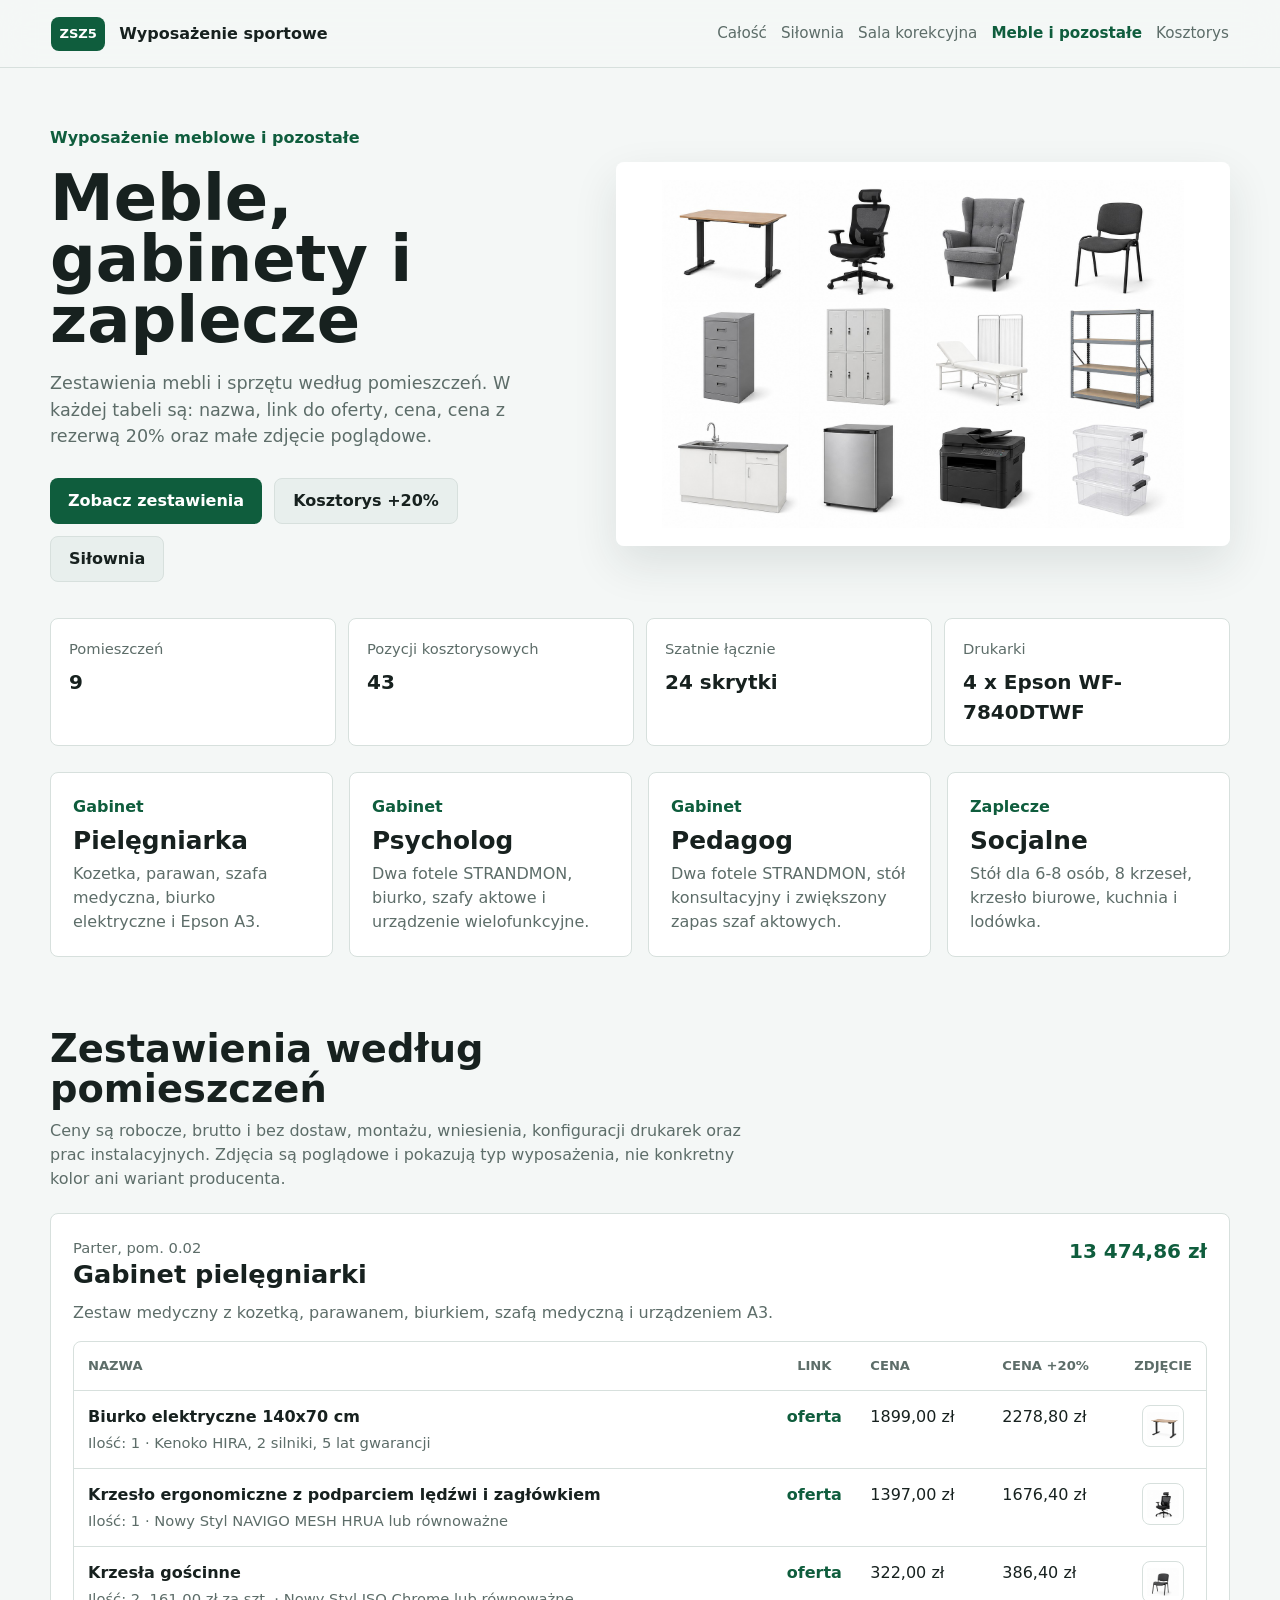
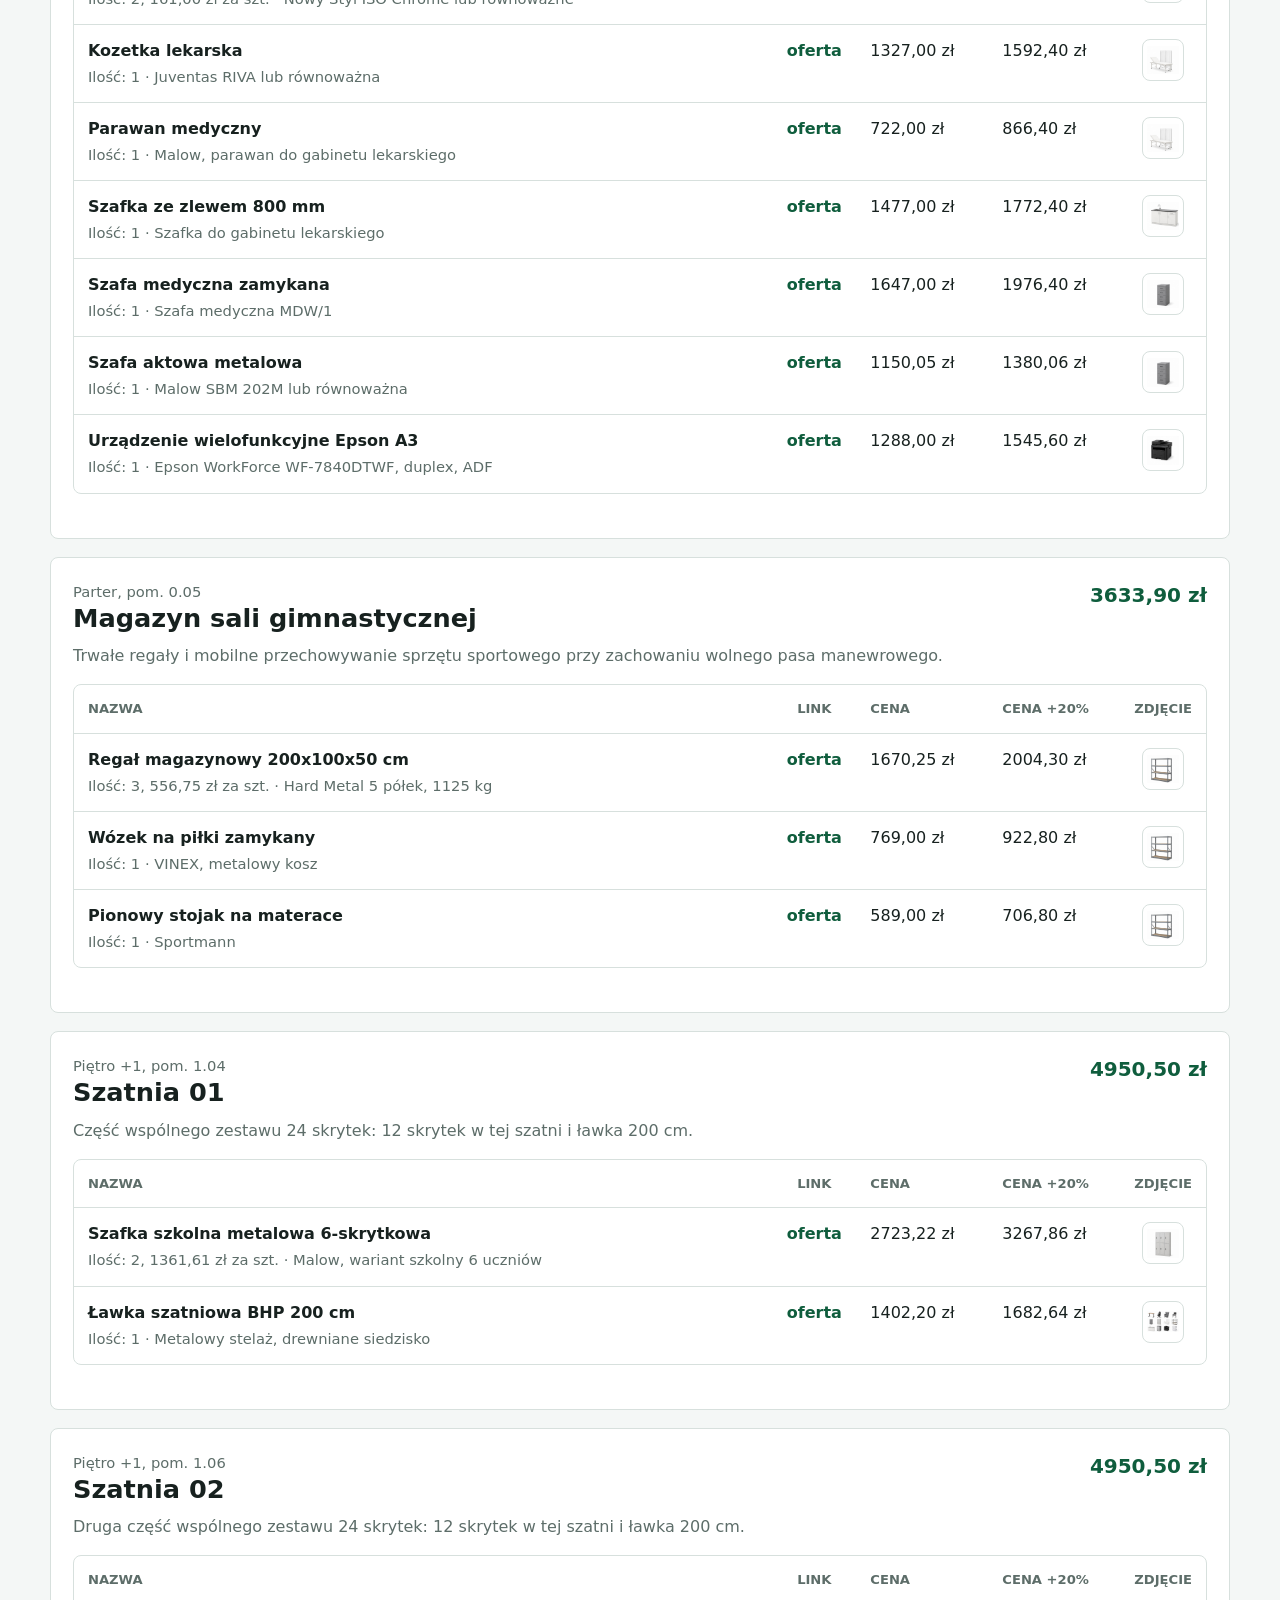
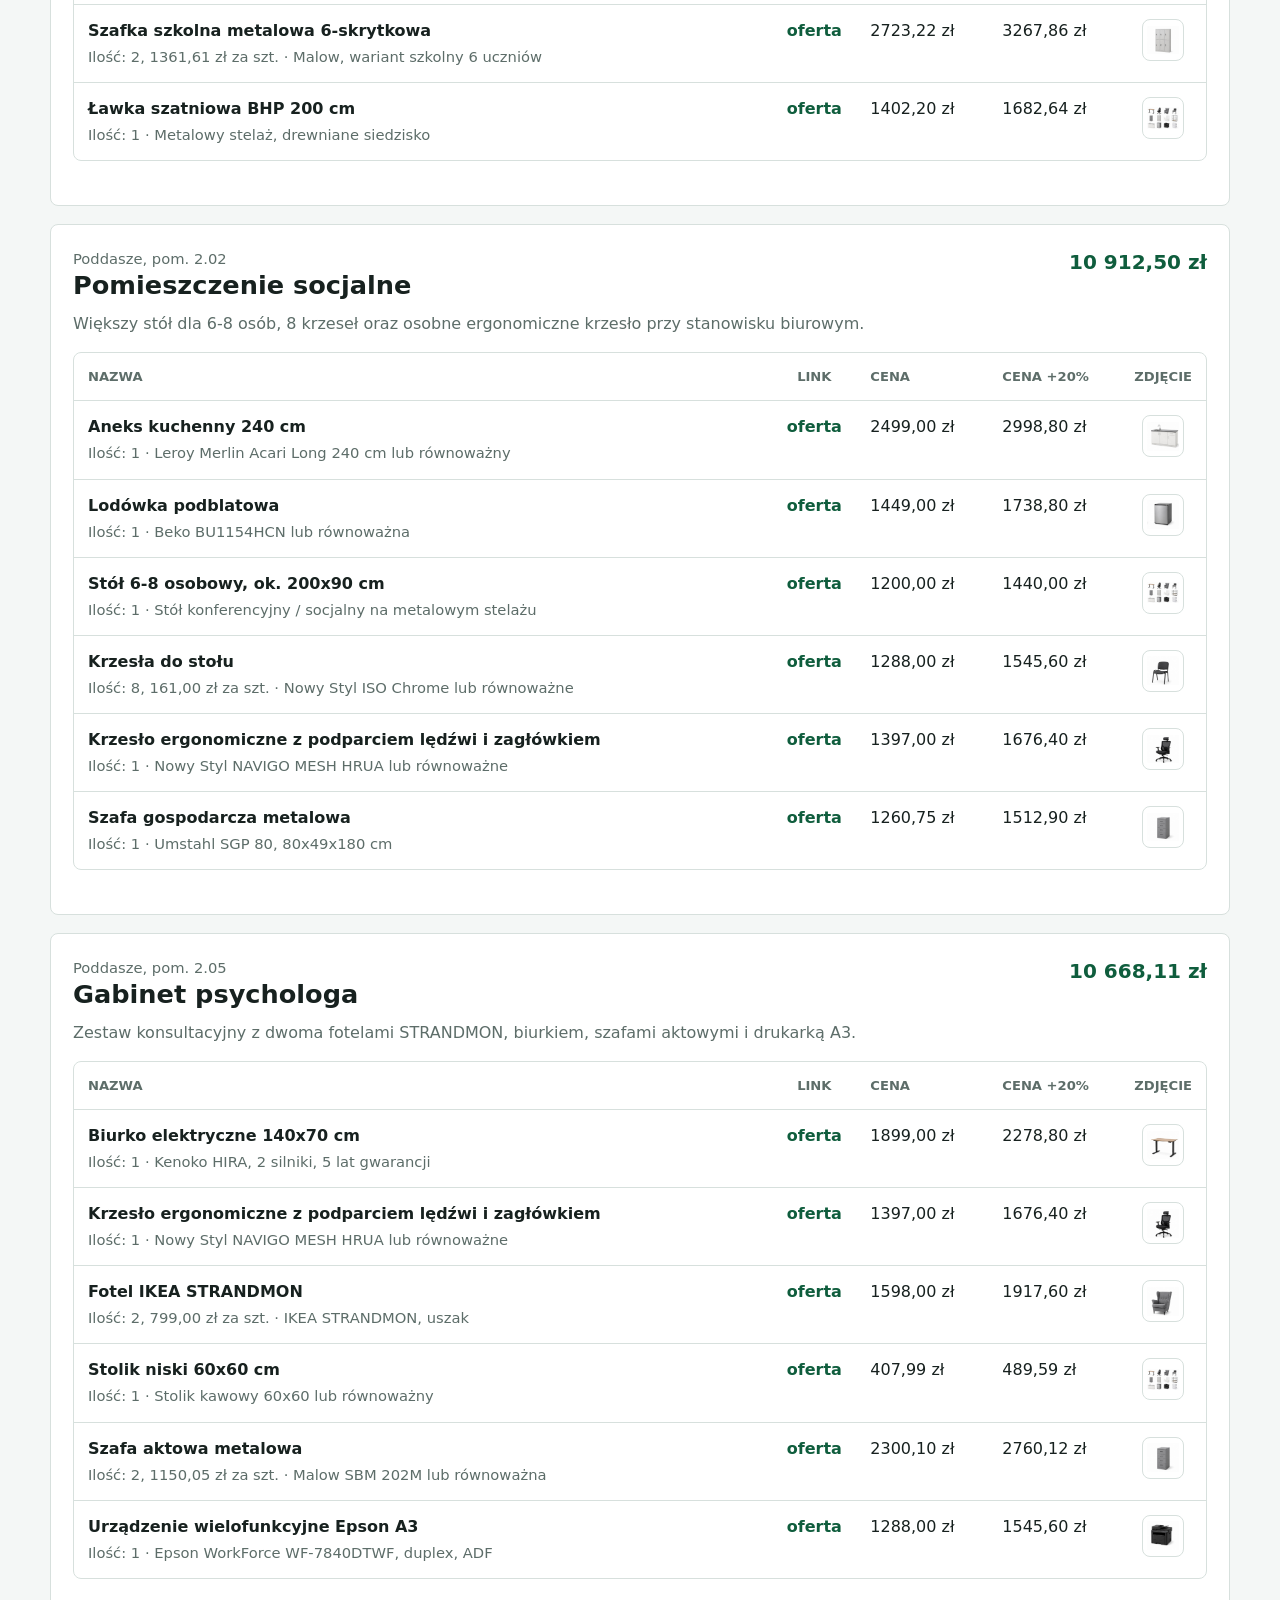
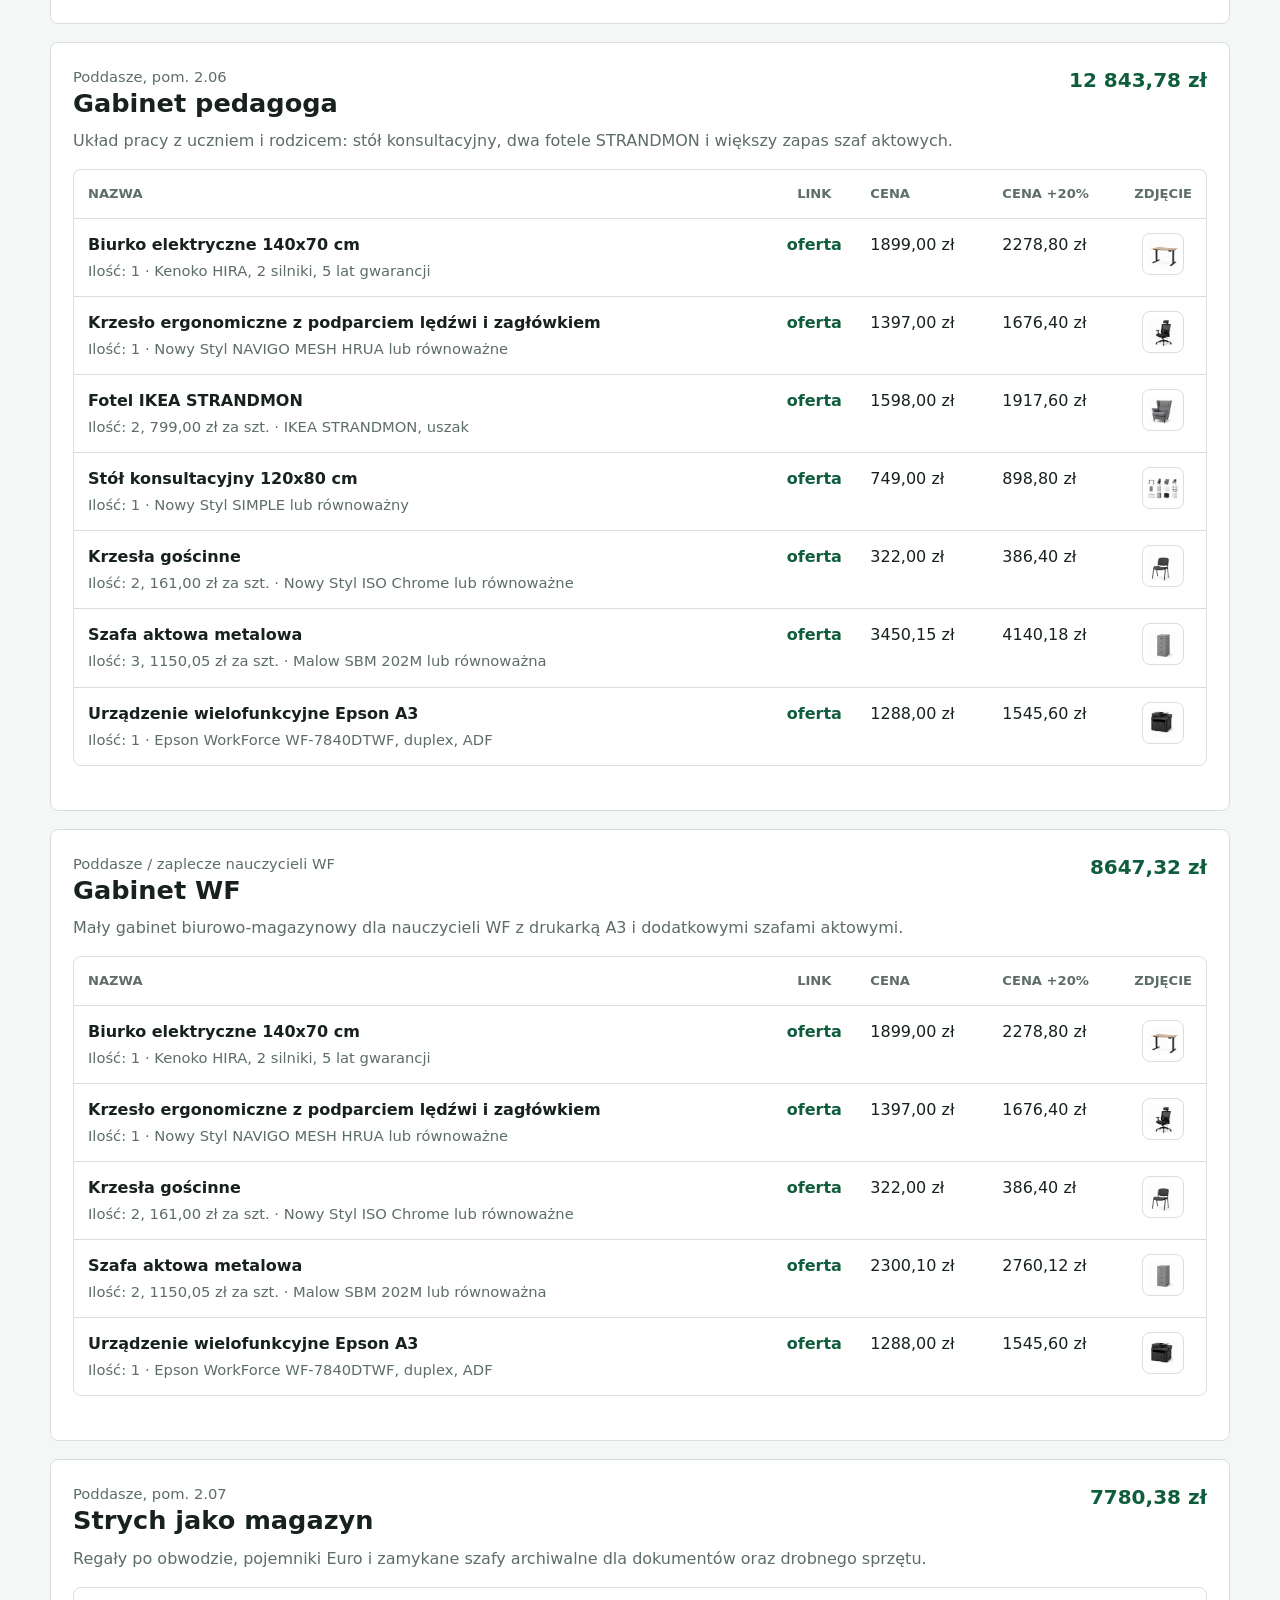
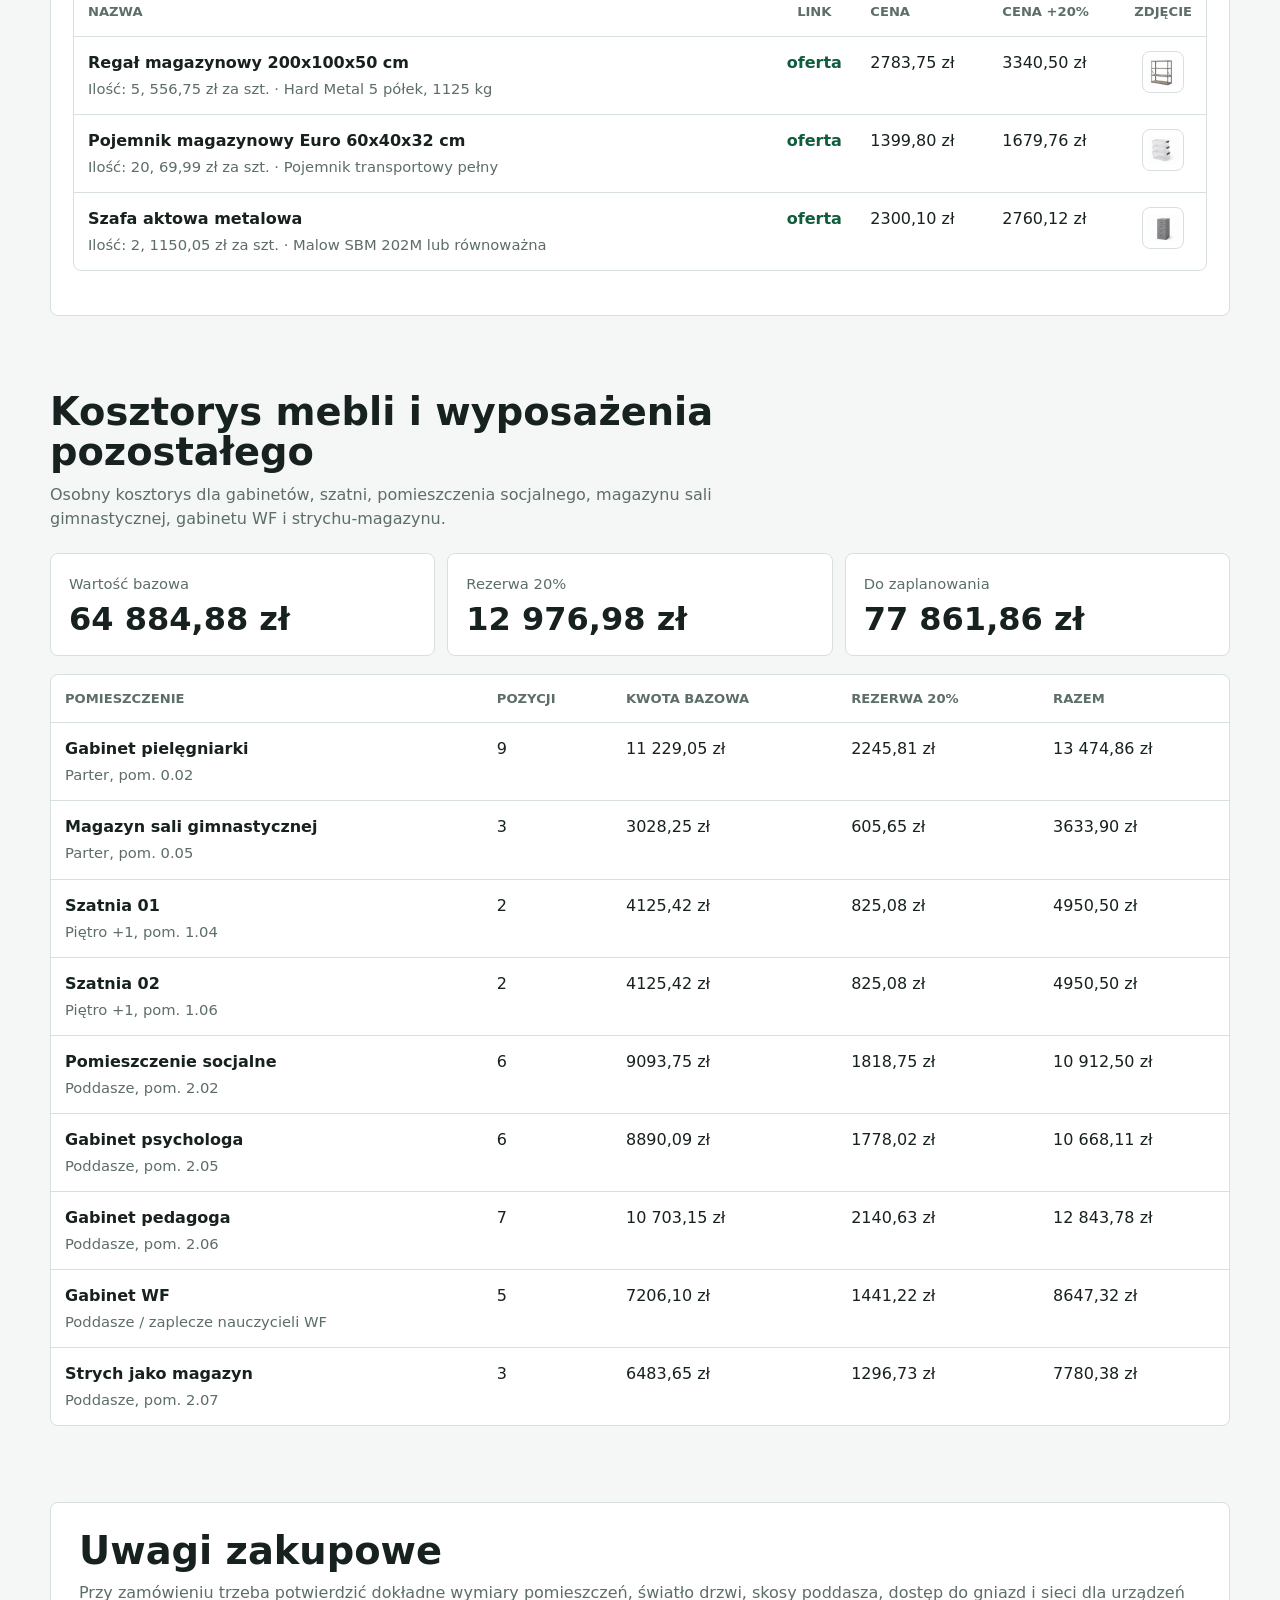
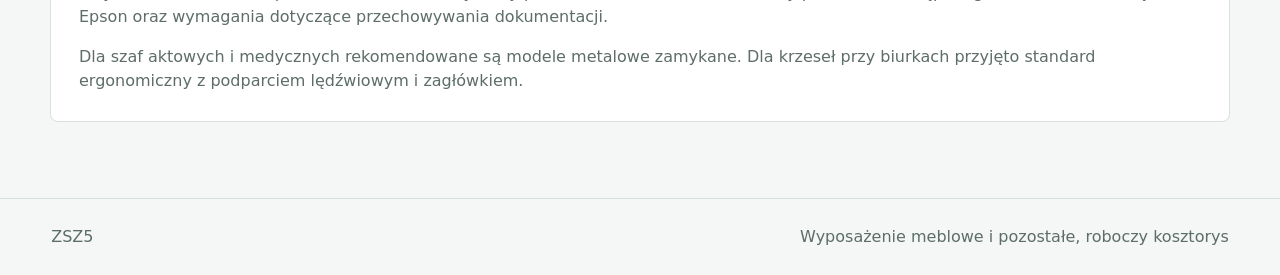
==== meble.html @ cc538cc7 "Compact furniture equipment tables" ====
<!doctype html>
<html lang="pl">
  <head>
    <meta charset="utf-8">
    <meta name="viewport" content="width=device-width, initial-scale=1">
    <title>Wyposażenie meblowe i pozostałe ZSZ5</title>
    <meta
      name="description"
      content="Podstrona wyposażenia meblowego i pozostałego: gabinety, szatnie, pomieszczenie socjalne, magazyny, ceny i kosztorys z rezerwą."
    >
    <link rel="stylesheet" href="styles.css">
  </head>
  <body data-page="meble">
    <header class="topbar">
      <a class="brand" href="index.html#top" aria-label="Przejdź na stronę główną">
        <span class="brand-mark">ZSZ5</span>
        <span>Wyposażenie sportowe</span>
      </a>
      <nav aria-label="Główna nawigacja">
        <a href="index.html#sprzet">Całość</a>
        <a href="silownia.html">Siłownia</a>
        <a href="sala-gimnastyki.html">Sala korekcyjna</a>
        <a class="active" href="meble.html">Meble i pozostałe</a>
        <a href="#kosztorys-meble">Kosztorys</a>
      </nav>
    </header>

    <main id="top">
      <section class="hero compact-hero furniture-hero">
        <div class="hero-copy">
          <p class="kicker">Wyposażenie meblowe i pozostałe</p>
          <h1>Meble, gabinety i zaplecze</h1>
          <p class="lead">
            Zestawienia mebli i sprzętu według pomieszczeń. W każdej tabeli są: nazwa, link do oferty,
            cena, cena z rezerwą 20% oraz małe zdjęcie poglądowe.
          </p>
          <div class="hero-actions">
            <a class="button primary" href="#pomieszczenia">Zobacz zestawienia</a>
            <a class="button secondary" href="#kosztorys-meble">Kosztorys +20%</a>
            <a class="button secondary" href="silownia.html">Siłownia</a>
          </div>
        </div>
        <figure class="hero-media">
          <img src="assets/images/furniture-items/furniture-overview.jpg" alt="Poglądowe zdjęcia typów wyposażenia meblowego">
        </figure>
      </section>

      <section class="summary" aria-label="Podsumowanie wyposażenia meblowego">
        <article>
          <span>Pomieszczeń</span>
          <strong>9</strong>
        </article>
        <article>
          <span>Pozycji kosztorysowych</span>
          <strong>43</strong>
        </article>
        <article>
          <span>Szatnie łącznie</span>
          <strong>24 skrytki</strong>
        </article>
        <article>
          <span>Drukarki</span>
          <strong>4 x Epson WF-7840DTWF</strong>
        </article>
      </section>

      <section class="page-links room-jump" aria-label="Szybkie przejście do pomieszczeń">
        <a class="page-card" href="#pielegniarka">
          <span>Gabinet</span>
          <strong>Pielęgniarka</strong>
          <p>Kozetka, parawan, szafa medyczna, biurko elektryczne i Epson A3.</p>
        </a>
        <a class="page-card" href="#psycholog">
          <span>Gabinet</span>
          <strong>Psycholog</strong>
          <p>Dwa fotele STRANDMON, biurko, szafy aktowe i urządzenie wielofunkcyjne.</p>
        </a>
        <a class="page-card" href="#pedagog">
          <span>Gabinet</span>
          <strong>Pedagog</strong>
          <p>Dwa fotele STRANDMON, stół konsultacyjny i zwiększony zapas szaf aktowych.</p>
        </a>
        <a class="page-card" href="#socjalne">
          <span>Zaplecze</span>
          <strong>Socjalne</strong>
          <p>Stół dla 6-8 osób, 8 krzeseł, krzesło biurowe, kuchnia i lodówka.</p>
        </a>
      </section>

      <section id="pomieszczenia" class="catalog furniture-catalog">
        <div class="section-head">
          <h2>Zestawienia według pomieszczeń</h2>
          <p>
            Ceny są robocze, brutto i bez dostaw, montażu, wniesienia, konfiguracji drukarek oraz prac instalacyjnych.
            Zdjęcia są poglądowe i pokazują typ wyposażenia, nie konkretny kolor ani wariant producenta.
          </p>
        </div>

        <div class="room-list furniture-room-list">

          <article id="pielegniarka" class="room-card furniture-room-card">
            <div class="room-content">
              <div class="room-heading furniture-room-heading">
                <div>
                  <span>Parter, pom. 0.02</span>
                  <h3>Gabinet pielęgniarki</h3>
                </div>
                <strong>13 474,86 zł</strong>
              </div>
              <p>Zestaw medyczny z kozetką, parawanem, biurkiem, szafą medyczną i urządzeniem A3.</p>
              <div class="pricing-table-wrap room-table-wrap">
                <table class="pricing-table room-table furniture-list-table">
                  <thead>
                    <tr>
                      <th>Nazwa</th>
                      <th>Link</th>
                      <th>Cena</th>
                      <th>Cena +20%</th>
                      <th>Zdjęcie</th>
                    </tr>
                  </thead>
                  <tbody>
                    <tr>
                      <td>Biurko elektryczne 140x70 cm<span>Ilość: 1 · Kenoko HIRA, 2 silniki, 5 lat gwarancji</span></td>
                      <td><a href="https://kenoko.pl/pl/products/biurko-elektryczne-czarny-hira-140x70-cm-368" target="_blank" rel="noopener noreferrer">oferta</a></td>
                      <td>1899,00 zł</td>
                      <td>2278,80 zł</td>
                      <td class="thumb-cell"><img class="item-thumb compact-thumb" src="assets/images/furniture-items/desk.jpg" alt="Biurko elektryczne"></td>
                    </tr>
                    <tr>
                      <td>Krzesło ergonomiczne z podparciem lędźwi i zagłówkiem<span>Ilość: 1 · Nowy Styl NAVIGO MESH HRUA lub równoważne</span></td>
                      <td><a href="https://kamilameble.pl/tanie-krzesla-biurowe-obrotowe/3478-krzeslo-navigo-mesh-hrua-fs-black.html" target="_blank" rel="noopener noreferrer">oferta</a></td>
                      <td>1397,00 zł</td>
                      <td>1676,40 zł</td>
                      <td class="thumb-cell"><img class="item-thumb compact-thumb" src="assets/images/furniture-items/ergonomic-chair.jpg" alt="Krzesło ergonomiczne"></td>
                    </tr>
                    <tr>
                      <td>Krzesła gościnne<span>Ilość: 2, 161,00 zł za szt. · Nowy Styl ISO Chrome lub równoważne</span></td>
                      <td><a href="https://modnekrzesla.pl/krzeslo-iso-chrome-basic-nowy-styl" target="_blank" rel="noopener noreferrer">oferta</a></td>
                      <td>322,00 zł</td>
                      <td>386,40 zł</td>
                      <td class="thumb-cell"><img class="item-thumb compact-thumb" src="assets/images/furniture-items/guest-chair.jpg" alt="Krzesło"></td>
                    </tr>
                    <tr>
                      <td>Kozetka lekarska<span>Ilość: 1 · Juventas RIVA lub równoważna</span></td>
                      <td><a href="https://www.juventas.pl/kozetki-lekarskie/" target="_blank" rel="noopener noreferrer">oferta</a></td>
                      <td>1327,00 zł</td>
                      <td>1592,40 zł</td>
                      <td class="thumb-cell"><img class="item-thumb compact-thumb" src="assets/images/furniture-items/medical-couch.jpg" alt="Wyposażenie medyczne"></td>
                    </tr>
                    <tr>
                      <td>Parawan medyczny<span>Ilość: 1 · Malow, parawan do gabinetu lekarskiego</span></td>
                      <td><a href="https://metalowy-tony.pl/meble-medyczne" target="_blank" rel="noopener noreferrer">oferta</a></td>
                      <td>722,00 zł</td>
                      <td>866,40 zł</td>
                      <td class="thumb-cell"><img class="item-thumb compact-thumb" src="assets/images/furniture-items/medical-couch.jpg" alt="Wyposażenie medyczne"></td>
                    </tr>
                    <tr>
                      <td>Szafka ze zlewem 800 mm<span>Ilość: 1 · Szafka do gabinetu lekarskiego</span></td>
                      <td><a href="https://sklep.eduko.pl/collections/meble-do-gabinetow-lekarskich" target="_blank" rel="noopener noreferrer">oferta</a></td>
                      <td>1477,00 zł</td>
                      <td>1772,40 zł</td>
                      <td class="thumb-cell"><img class="item-thumb compact-thumb" src="assets/images/furniture-items/kitchenette.jpg" alt="Aneks / szafka ze zlewem"></td>
                    </tr>
                    <tr>
                      <td>Szafa medyczna zamykana<span>Ilość: 1 · Szafa medyczna MDW/1</span></td>
                      <td><a href="https://e-cezal.pl/pl/c/Szafy-medyczne/33" target="_blank" rel="noopener noreferrer">oferta</a></td>
                      <td>1647,00 zł</td>
                      <td>1976,40 zł</td>
                      <td class="thumb-cell"><img class="item-thumb compact-thumb" src="assets/images/furniture-items/filing-cabinet.jpg" alt="Szafa zamykana"></td>
                    </tr>
                    <tr>
                      <td>Szafa aktowa metalowa<span>Ilość: 1 · Malow SBM 202M lub równoważna</span></td>
                      <td><a href="https://galter.pl/pl/p/Metalowa-szafa-Sbm-202M-szer.-80-cm-4-polki-MALOW/11" target="_blank" rel="noopener noreferrer">oferta</a></td>
                      <td>1150,05 zł</td>
                      <td>1380,06 zł</td>
                      <td class="thumb-cell"><img class="item-thumb compact-thumb" src="assets/images/furniture-items/filing-cabinet.jpg" alt="Szafa zamykana"></td>
                    </tr>
                    <tr>
                      <td>Urządzenie wielofunkcyjne Epson A3<span>Ilość: 1 · Epson WorkForce WF-7840DTWF, duplex, ADF</span></td>
                      <td><a href="https://www.123drukuj.pl/Epson-WorkForce-WF-7840DTWF-urzadzenie-wielofunkcyjne-atramentowe-A3-z-wifi-4w1-C11CH67402-i62808.html" target="_blank" rel="noopener noreferrer">oferta</a></td>
                      <td>1288,00 zł</td>
                      <td>1545,60 zł</td>
                      <td class="thumb-cell"><img class="item-thumb compact-thumb" src="assets/images/furniture-items/printer.jpg" alt="Urządzenie wielofunkcyjne"></td>
                    </tr>
                  </tbody>
                </table>
              </div>
            </div>
          </article>

          <article id="magazyn-gimnastyczny" class="room-card furniture-room-card">
            <div class="room-content">
              <div class="room-heading furniture-room-heading">
                <div>
                  <span>Parter, pom. 0.05</span>
                  <h3>Magazyn sali gimnastycznej</h3>
                </div>
                <strong>3633,90 zł</strong>
              </div>
              <p>Trwałe regały i mobilne przechowywanie sprzętu sportowego przy zachowaniu wolnego pasa manewrowego.</p>
              <div class="pricing-table-wrap room-table-wrap">
                <table class="pricing-table room-table furniture-list-table">
                  <thead>
                    <tr>
                      <th>Nazwa</th>
                      <th>Link</th>
                      <th>Cena</th>
                      <th>Cena +20%</th>
                      <th>Zdjęcie</th>
                    </tr>
                  </thead>
                  <tbody>
                    <tr>
                      <td>Regał magazynowy 200x100x50 cm<span>Ilość: 3, 556,75 zł za szt. · Hard Metal 5 półek, 1125 kg</span></td>
                      <td><a href="https://www.e-regaly.pl/product-pol-25825-Regal-metalowy-Hard-Metal-200x100x50-5P-1125-kg.html" target="_blank" rel="noopener noreferrer">oferta</a></td>
                      <td>1670,25 zł</td>
                      <td>2004,30 zł</td>
                      <td class="thumb-cell"><img class="item-thumb compact-thumb" src="assets/images/furniture-items/shelving.jpg" alt="Regał / przechowywanie"></td>
                    </tr>
                    <tr>
                      <td>Wózek na piłki zamykany<span>Ilość: 1 · VINEX, metalowy kosz</span></td>
                      <td><a href="https://powerman.com.pl/stojaki-wozki-na-pilki-worki-na-pilki/5039-wozek-na-pilki-zamykany-vinex-metalowy-kosz-5903175206756.html" target="_blank" rel="noopener noreferrer">oferta</a></td>
                      <td>769,00 zł</td>
                      <td>922,80 zł</td>
                      <td class="thumb-cell"><img class="item-thumb compact-thumb" src="assets/images/furniture-items/shelving.jpg" alt="Regał / przechowywanie"></td>
                    </tr>
                    <tr>
                      <td>Pionowy stojak na materace<span>Ilość: 1 · Sportmann</span></td>
                      <td><a href="https://sport-mag.eu/pl/maty-do-cwiczen/6101-pionowy-wieszak-na-materace-sportmann.html" target="_blank" rel="noopener noreferrer">oferta</a></td>
                      <td>589,00 zł</td>
                      <td>706,80 zł</td>
                      <td class="thumb-cell"><img class="item-thumb compact-thumb" src="assets/images/furniture-items/shelving.jpg" alt="Regał / przechowywanie"></td>
                    </tr>
                  </tbody>
                </table>
              </div>
            </div>
          </article>

          <article id="szatnia-01" class="room-card furniture-room-card">
            <div class="room-content">
              <div class="room-heading furniture-room-heading">
                <div>
                  <span>Piętro +1, pom. 1.04</span>
                  <h3>Szatnia 01</h3>
                </div>
                <strong>4950,50 zł</strong>
              </div>
              <p>Część wspólnego zestawu 24 skrytek: 12 skrytek w tej szatni i ławka 200 cm.</p>
              <div class="pricing-table-wrap room-table-wrap">
                <table class="pricing-table room-table furniture-list-table">
                  <thead>
                    <tr>
                      <th>Nazwa</th>
                      <th>Link</th>
                      <th>Cena</th>
                      <th>Cena +20%</th>
                      <th>Zdjęcie</th>
                    </tr>
                  </thead>
                  <tbody>
                    <tr>
                      <td>Szafka szkolna metalowa 6-skrytkowa<span>Ilość: 2, 1361,61 zł za szt. · Malow, wariant szkolny 6 uczniów</span></td>
                      <td><a href="https://profesmeb.pl/pl/c/Szafki-szkolne/66" target="_blank" rel="noopener noreferrer">oferta</a></td>
                      <td>2723,22 zł</td>
                      <td>3267,86 zł</td>
                      <td class="thumb-cell"><img class="item-thumb compact-thumb" src="assets/images/furniture-items/locker.jpg" alt="Szafka skrytkowa"></td>
                    </tr>
                    <tr>
                      <td>Ławka szatniowa BHP 200 cm<span>Ilość: 1 · Metalowy stelaż, drewniane siedzisko</span></td>
                      <td><a href="https://mebiuro.pl/pl/p/Lawka-metalowa-do-szatni-BHP-200-cm-LO-20-z-siedziskiem-drewnianym-laweczka-szatniowa-socjalna/809" target="_blank" rel="noopener noreferrer">oferta</a></td>
                      <td>1402,20 zł</td>
                      <td>1682,64 zł</td>
                      <td class="thumb-cell"><img class="item-thumb compact-thumb" src="assets/images/furniture-items/furniture-overview.jpg" alt="Wyposażenie poglądowe"></td>
                    </tr>
                  </tbody>
                </table>
              </div>
            </div>
          </article>

          <article id="szatnia-02" class="room-card furniture-room-card">
            <div class="room-content">
              <div class="room-heading furniture-room-heading">
                <div>
                  <span>Piętro +1, pom. 1.06</span>
                  <h3>Szatnia 02</h3>
                </div>
                <strong>4950,50 zł</strong>
              </div>
              <p>Druga część wspólnego zestawu 24 skrytek: 12 skrytek w tej szatni i ławka 200 cm.</p>
              <div class="pricing-table-wrap room-table-wrap">
                <table class="pricing-table room-table furniture-list-table">
                  <thead>
                    <tr>
                      <th>Nazwa</th>
                      <th>Link</th>
                      <th>Cena</th>
                      <th>Cena +20%</th>
                      <th>Zdjęcie</th>
                    </tr>
                  </thead>
                  <tbody>
                    <tr>
                      <td>Szafka szkolna metalowa 6-skrytkowa<span>Ilość: 2, 1361,61 zł za szt. · Malow, wariant szkolny 6 uczniów</span></td>
                      <td><a href="https://profesmeb.pl/pl/c/Szafki-szkolne/66" target="_blank" rel="noopener noreferrer">oferta</a></td>
                      <td>2723,22 zł</td>
                      <td>3267,86 zł</td>
                      <td class="thumb-cell"><img class="item-thumb compact-thumb" src="assets/images/furniture-items/locker.jpg" alt="Szafka skrytkowa"></td>
                    </tr>
                    <tr>
                      <td>Ławka szatniowa BHP 200 cm<span>Ilość: 1 · Metalowy stelaż, drewniane siedzisko</span></td>
                      <td><a href="https://mebiuro.pl/pl/p/Lawka-metalowa-do-szatni-BHP-200-cm-LO-20-z-siedziskiem-drewnianym-laweczka-szatniowa-socjalna/809" target="_blank" rel="noopener noreferrer">oferta</a></td>
                      <td>1402,20 zł</td>
                      <td>1682,64 zł</td>
                      <td class="thumb-cell"><img class="item-thumb compact-thumb" src="assets/images/furniture-items/furniture-overview.jpg" alt="Wyposażenie poglądowe"></td>
                    </tr>
                  </tbody>
                </table>
              </div>
            </div>
          </article>

          <article id="socjalne" class="room-card furniture-room-card">
            <div class="room-content">
              <div class="room-heading furniture-room-heading">
                <div>
                  <span>Poddasze, pom. 2.02</span>
                  <h3>Pomieszczenie socjalne</h3>
                </div>
                <strong>10 912,50 zł</strong>
              </div>
              <p>Większy stół dla 6-8 osób, 8 krzeseł oraz osobne ergonomiczne krzesło przy stanowisku biurowym.</p>
              <div class="pricing-table-wrap room-table-wrap">
                <table class="pricing-table room-table furniture-list-table">
                  <thead>
                    <tr>
                      <th>Nazwa</th>
                      <th>Link</th>
                      <th>Cena</th>
                      <th>Cena +20%</th>
                      <th>Zdjęcie</th>
                    </tr>
                  </thead>
                  <tbody>
                    <tr>
                      <td>Aneks kuchenny 240 cm<span>Ilość: 1 · Leroy Merlin Acari Long 240 cm lub równoważny</span></td>
                      <td><a href="https://www.leroymerlin.pl/produkty/kuchnia-i-jadalnia/meble-kuchenne/zestawy-mebli-kuchennych/zestawy-mebli/meble-kuchenne-240-cm-p.html" target="_blank" rel="noopener noreferrer">oferta</a></td>
                      <td>2499,00 zł</td>
                      <td>2998,80 zł</td>
                      <td class="thumb-cell"><img class="item-thumb compact-thumb" src="assets/images/furniture-items/kitchenette.jpg" alt="Aneks / szafka ze zlewem"></td>
                    </tr>
                    <tr>
                      <td>Lodówka podblatowa<span>Ilość: 1 · Beko BU1154HCN lub równoważna</span></td>
                      <td><a href="https://mediamarkt.pl/pl/category/lodowki-podblatowe-do-zabudowy-70141.html" target="_blank" rel="noopener noreferrer">oferta</a></td>
                      <td>1449,00 zł</td>
                      <td>1738,80 zł</td>
                      <td class="thumb-cell"><img class="item-thumb compact-thumb" src="assets/images/furniture-items/fridge.jpg" alt="Lodówka podblatowa"></td>
                    </tr>
                    <tr>
                      <td>Stół 6-8 osobowy, ok. 200x90 cm<span>Ilość: 1 · Stół konferencyjny / socjalny na metalowym stelażu</span></td>
                      <td><a href="https://www.selprim.pl/stoly-konferencyjne%2Cc632.html" target="_blank" rel="noopener noreferrer">oferta</a></td>
                      <td>1200,00 zł</td>
                      <td>1440,00 zł</td>
                      <td class="thumb-cell"><img class="item-thumb compact-thumb" src="assets/images/furniture-items/furniture-overview.jpg" alt="Wyposażenie poglądowe"></td>
                    </tr>
                    <tr>
                      <td>Krzesła do stołu<span>Ilość: 8, 161,00 zł za szt. · Nowy Styl ISO Chrome lub równoważne</span></td>
                      <td><a href="https://modnekrzesla.pl/krzeslo-iso-chrome-basic-nowy-styl" target="_blank" rel="noopener noreferrer">oferta</a></td>
                      <td>1288,00 zł</td>
                      <td>1545,60 zł</td>
                      <td class="thumb-cell"><img class="item-thumb compact-thumb" src="assets/images/furniture-items/guest-chair.jpg" alt="Krzesło"></td>
                    </tr>
                    <tr>
                      <td>Krzesło ergonomiczne z podparciem lędźwi i zagłówkiem<span>Ilość: 1 · Nowy Styl NAVIGO MESH HRUA lub równoważne</span></td>
                      <td><a href="https://kamilameble.pl/tanie-krzesla-biurowe-obrotowe/3478-krzeslo-navigo-mesh-hrua-fs-black.html" target="_blank" rel="noopener noreferrer">oferta</a></td>
                      <td>1397,00 zł</td>
                      <td>1676,40 zł</td>
                      <td class="thumb-cell"><img class="item-thumb compact-thumb" src="assets/images/furniture-items/ergonomic-chair.jpg" alt="Krzesło ergonomiczne"></td>
                    </tr>
                    <tr>
                      <td>Szafa gospodarcza metalowa<span>Ilość: 1 · Umstahl SGP 80, 80x49x180 cm</span></td>
                      <td><a href="https://umstahl.pl/metalowa-szafa-gospodarcza-sg80-24h%2Cid546.html" target="_blank" rel="noopener noreferrer">oferta</a></td>
                      <td>1260,75 zł</td>
                      <td>1512,90 zł</td>
                      <td class="thumb-cell"><img class="item-thumb compact-thumb" src="assets/images/furniture-items/filing-cabinet.jpg" alt="Szafa zamykana"></td>
                    </tr>
                  </tbody>
                </table>
              </div>
            </div>
          </article>

          <article id="psycholog" class="room-card furniture-room-card">
            <div class="room-content">
              <div class="room-heading furniture-room-heading">
                <div>
                  <span>Poddasze, pom. 2.05</span>
                  <h3>Gabinet psychologa</h3>
                </div>
                <strong>10 668,11 zł</strong>
              </div>
              <p>Zestaw konsultacyjny z dwoma fotelami STRANDMON, biurkiem, szafami aktowymi i drukarką A3.</p>
              <div class="pricing-table-wrap room-table-wrap">
                <table class="pricing-table room-table furniture-list-table">
                  <thead>
                    <tr>
                      <th>Nazwa</th>
                      <th>Link</th>
                      <th>Cena</th>
                      <th>Cena +20%</th>
                      <th>Zdjęcie</th>
                    </tr>
                  </thead>
                  <tbody>
                    <tr>
                      <td>Biurko elektryczne 140x70 cm<span>Ilość: 1 · Kenoko HIRA, 2 silniki, 5 lat gwarancji</span></td>
                      <td><a href="https://kenoko.pl/pl/products/biurko-elektryczne-czarny-hira-140x70-cm-368" target="_blank" rel="noopener noreferrer">oferta</a></td>
                      <td>1899,00 zł</td>
                      <td>2278,80 zł</td>
                      <td class="thumb-cell"><img class="item-thumb compact-thumb" src="assets/images/furniture-items/desk.jpg" alt="Biurko elektryczne"></td>
                    </tr>
                    <tr>
                      <td>Krzesło ergonomiczne z podparciem lędźwi i zagłówkiem<span>Ilość: 1 · Nowy Styl NAVIGO MESH HRUA lub równoważne</span></td>
                      <td><a href="https://kamilameble.pl/tanie-krzesla-biurowe-obrotowe/3478-krzeslo-navigo-mesh-hrua-fs-black.html" target="_blank" rel="noopener noreferrer">oferta</a></td>
                      <td>1397,00 zł</td>
                      <td>1676,40 zł</td>
                      <td class="thumb-cell"><img class="item-thumb compact-thumb" src="assets/images/furniture-items/ergonomic-chair.jpg" alt="Krzesło ergonomiczne"></td>
                    </tr>
                    <tr>
                      <td>Fotel IKEA STRANDMON<span>Ilość: 2, 799,00 zł za szt. · IKEA STRANDMON, uszak</span></td>
                      <td><a href="https://www.ikea.com/pl/pl/p/strandmon-fotel-uszak-nordvalla-ciemnoszary-20343224/" target="_blank" rel="noopener noreferrer">oferta</a></td>
                      <td>1598,00 zł</td>
                      <td>1917,60 zł</td>
                      <td class="thumb-cell"><img class="item-thumb compact-thumb" src="assets/images/furniture-items/armchair.jpg" alt="Fotel uszak"></td>
                    </tr>
                    <tr>
                      <td>Stolik niski 60x60 cm<span>Ilość: 1 · Stolik kawowy 60x60 lub równoważny</span></td>
                      <td><a href="https://proroomfurni.com/p/nowoczesny-sredni-stolik-kawowy-60x60-cm-bialy-polysk-moon/" target="_blank" rel="noopener noreferrer">oferta</a></td>
                      <td>407,99 zł</td>
                      <td>489,59 zł</td>
                      <td class="thumb-cell"><img class="item-thumb compact-thumb" src="assets/images/furniture-items/furniture-overview.jpg" alt="Wyposażenie poglądowe"></td>
                    </tr>
                    <tr>
                      <td>Szafa aktowa metalowa<span>Ilość: 2, 1150,05 zł za szt. · Malow SBM 202M lub równoważna</span></td>
                      <td><a href="https://galter.pl/pl/p/Metalowa-szafa-Sbm-202M-szer.-80-cm-4-polki-MALOW/11" target="_blank" rel="noopener noreferrer">oferta</a></td>
                      <td>2300,10 zł</td>
                      <td>2760,12 zł</td>
                      <td class="thumb-cell"><img class="item-thumb compact-thumb" src="assets/images/furniture-items/filing-cabinet.jpg" alt="Szafa zamykana"></td>
                    </tr>
                    <tr>
                      <td>Urządzenie wielofunkcyjne Epson A3<span>Ilość: 1 · Epson WorkForce WF-7840DTWF, duplex, ADF</span></td>
                      <td><a href="https://www.123drukuj.pl/Epson-WorkForce-WF-7840DTWF-urzadzenie-wielofunkcyjne-atramentowe-A3-z-wifi-4w1-C11CH67402-i62808.html" target="_blank" rel="noopener noreferrer">oferta</a></td>
                      <td>1288,00 zł</td>
                      <td>1545,60 zł</td>
                      <td class="thumb-cell"><img class="item-thumb compact-thumb" src="assets/images/furniture-items/printer.jpg" alt="Urządzenie wielofunkcyjne"></td>
                    </tr>
                  </tbody>
                </table>
              </div>
            </div>
          </article>

          <article id="pedagog" class="room-card furniture-room-card">
            <div class="room-content">
              <div class="room-heading furniture-room-heading">
                <div>
                  <span>Poddasze, pom. 2.06</span>
                  <h3>Gabinet pedagoga</h3>
                </div>
                <strong>12 843,78 zł</strong>
              </div>
              <p>Układ pracy z uczniem i rodzicem: stół konsultacyjny, dwa fotele STRANDMON i większy zapas szaf aktowych.</p>
              <div class="pricing-table-wrap room-table-wrap">
                <table class="pricing-table room-table furniture-list-table">
                  <thead>
                    <tr>
                      <th>Nazwa</th>
                      <th>Link</th>
                      <th>Cena</th>
                      <th>Cena +20%</th>
                      <th>Zdjęcie</th>
                    </tr>
                  </thead>
                  <tbody>
                    <tr>
                      <td>Biurko elektryczne 140x70 cm<span>Ilość: 1 · Kenoko HIRA, 2 silniki, 5 lat gwarancji</span></td>
                      <td><a href="https://kenoko.pl/pl/products/biurko-elektryczne-czarny-hira-140x70-cm-368" target="_blank" rel="noopener noreferrer">oferta</a></td>
                      <td>1899,00 zł</td>
                      <td>2278,80 zł</td>
                      <td class="thumb-cell"><img class="item-thumb compact-thumb" src="assets/images/furniture-items/desk.jpg" alt="Biurko elektryczne"></td>
                    </tr>
                    <tr>
                      <td>Krzesło ergonomiczne z podparciem lędźwi i zagłówkiem<span>Ilość: 1 · Nowy Styl NAVIGO MESH HRUA lub równoważne</span></td>
                      <td><a href="https://kamilameble.pl/tanie-krzesla-biurowe-obrotowe/3478-krzeslo-navigo-mesh-hrua-fs-black.html" target="_blank" rel="noopener noreferrer">oferta</a></td>
                      <td>1397,00 zł</td>
                      <td>1676,40 zł</td>
                      <td class="thumb-cell"><img class="item-thumb compact-thumb" src="assets/images/furniture-items/ergonomic-chair.jpg" alt="Krzesło ergonomiczne"></td>
                    </tr>
                    <tr>
                      <td>Fotel IKEA STRANDMON<span>Ilość: 2, 799,00 zł za szt. · IKEA STRANDMON, uszak</span></td>
                      <td><a href="https://www.ikea.com/pl/pl/p/strandmon-fotel-uszak-nordvalla-ciemnoszary-20343224/" target="_blank" rel="noopener noreferrer">oferta</a></td>
                      <td>1598,00 zł</td>
                      <td>1917,60 zł</td>
                      <td class="thumb-cell"><img class="item-thumb compact-thumb" src="assets/images/furniture-items/armchair.jpg" alt="Fotel uszak"></td>
                    </tr>
                    <tr>
                      <td>Stół konsultacyjny 120x80 cm<span>Ilość: 1 · Nowy Styl SIMPLE lub równoważny</span></td>
                      <td><a href="https://superkrzesla.pl/stol-konferencyjny-120x80-simple-nowy-styl%2Cid10951.html" target="_blank" rel="noopener noreferrer">oferta</a></td>
                      <td>749,00 zł</td>
                      <td>898,80 zł</td>
                      <td class="thumb-cell"><img class="item-thumb compact-thumb" src="assets/images/furniture-items/furniture-overview.jpg" alt="Wyposażenie poglądowe"></td>
                    </tr>
                    <tr>
                      <td>Krzesła gościnne<span>Ilość: 2, 161,00 zł za szt. · Nowy Styl ISO Chrome lub równoważne</span></td>
                      <td><a href="https://modnekrzesla.pl/krzeslo-iso-chrome-basic-nowy-styl" target="_blank" rel="noopener noreferrer">oferta</a></td>
                      <td>322,00 zł</td>
                      <td>386,40 zł</td>
                      <td class="thumb-cell"><img class="item-thumb compact-thumb" src="assets/images/furniture-items/guest-chair.jpg" alt="Krzesło"></td>
                    </tr>
                    <tr>
                      <td>Szafa aktowa metalowa<span>Ilość: 3, 1150,05 zł za szt. · Malow SBM 202M lub równoważna</span></td>
                      <td><a href="https://galter.pl/pl/p/Metalowa-szafa-Sbm-202M-szer.-80-cm-4-polki-MALOW/11" target="_blank" rel="noopener noreferrer">oferta</a></td>
                      <td>3450,15 zł</td>
                      <td>4140,18 zł</td>
                      <td class="thumb-cell"><img class="item-thumb compact-thumb" src="assets/images/furniture-items/filing-cabinet.jpg" alt="Szafa zamykana"></td>
                    </tr>
                    <tr>
                      <td>Urządzenie wielofunkcyjne Epson A3<span>Ilość: 1 · Epson WorkForce WF-7840DTWF, duplex, ADF</span></td>
                      <td><a href="https://www.123drukuj.pl/Epson-WorkForce-WF-7840DTWF-urzadzenie-wielofunkcyjne-atramentowe-A3-z-wifi-4w1-C11CH67402-i62808.html" target="_blank" rel="noopener noreferrer">oferta</a></td>
                      <td>1288,00 zł</td>
                      <td>1545,60 zł</td>
                      <td class="thumb-cell"><img class="item-thumb compact-thumb" src="assets/images/furniture-items/printer.jpg" alt="Urządzenie wielofunkcyjne"></td>
                    </tr>
                  </tbody>
                </table>
              </div>
            </div>
          </article>

          <article id="wf" class="room-card furniture-room-card">
            <div class="room-content">
              <div class="room-heading furniture-room-heading">
                <div>
                  <span>Poddasze / zaplecze nauczycieli WF</span>
                  <h3>Gabinet WF</h3>
                </div>
                <strong>8647,32 zł</strong>
              </div>
              <p>Mały gabinet biurowo-magazynowy dla nauczycieli WF z drukarką A3 i dodatkowymi szafami aktowymi.</p>
              <div class="pricing-table-wrap room-table-wrap">
                <table class="pricing-table room-table furniture-list-table">
                  <thead>
                    <tr>
                      <th>Nazwa</th>
                      <th>Link</th>
                      <th>Cena</th>
                      <th>Cena +20%</th>
                      <th>Zdjęcie</th>
                    </tr>
                  </thead>
                  <tbody>
                    <tr>
                      <td>Biurko elektryczne 140x70 cm<span>Ilość: 1 · Kenoko HIRA, 2 silniki, 5 lat gwarancji</span></td>
                      <td><a href="https://kenoko.pl/pl/products/biurko-elektryczne-czarny-hira-140x70-cm-368" target="_blank" rel="noopener noreferrer">oferta</a></td>
                      <td>1899,00 zł</td>
                      <td>2278,80 zł</td>
                      <td class="thumb-cell"><img class="item-thumb compact-thumb" src="assets/images/furniture-items/desk.jpg" alt="Biurko elektryczne"></td>
                    </tr>
                    <tr>
                      <td>Krzesło ergonomiczne z podparciem lędźwi i zagłówkiem<span>Ilość: 1 · Nowy Styl NAVIGO MESH HRUA lub równoważne</span></td>
                      <td><a href="https://kamilameble.pl/tanie-krzesla-biurowe-obrotowe/3478-krzeslo-navigo-mesh-hrua-fs-black.html" target="_blank" rel="noopener noreferrer">oferta</a></td>
                      <td>1397,00 zł</td>
                      <td>1676,40 zł</td>
                      <td class="thumb-cell"><img class="item-thumb compact-thumb" src="assets/images/furniture-items/ergonomic-chair.jpg" alt="Krzesło ergonomiczne"></td>
                    </tr>
                    <tr>
                      <td>Krzesła gościnne<span>Ilość: 2, 161,00 zł za szt. · Nowy Styl ISO Chrome lub równoważne</span></td>
                      <td><a href="https://modnekrzesla.pl/krzeslo-iso-chrome-basic-nowy-styl" target="_blank" rel="noopener noreferrer">oferta</a></td>
                      <td>322,00 zł</td>
                      <td>386,40 zł</td>
                      <td class="thumb-cell"><img class="item-thumb compact-thumb" src="assets/images/furniture-items/guest-chair.jpg" alt="Krzesło"></td>
                    </tr>
                    <tr>
                      <td>Szafa aktowa metalowa<span>Ilość: 2, 1150,05 zł za szt. · Malow SBM 202M lub równoważna</span></td>
                      <td><a href="https://galter.pl/pl/p/Metalowa-szafa-Sbm-202M-szer.-80-cm-4-polki-MALOW/11" target="_blank" rel="noopener noreferrer">oferta</a></td>
                      <td>2300,10 zł</td>
                      <td>2760,12 zł</td>
                      <td class="thumb-cell"><img class="item-thumb compact-thumb" src="assets/images/furniture-items/filing-cabinet.jpg" alt="Szafa zamykana"></td>
                    </tr>
                    <tr>
                      <td>Urządzenie wielofunkcyjne Epson A3<span>Ilość: 1 · Epson WorkForce WF-7840DTWF, duplex, ADF</span></td>
                      <td><a href="https://www.123drukuj.pl/Epson-WorkForce-WF-7840DTWF-urzadzenie-wielofunkcyjne-atramentowe-A3-z-wifi-4w1-C11CH67402-i62808.html" target="_blank" rel="noopener noreferrer">oferta</a></td>
                      <td>1288,00 zł</td>
                      <td>1545,60 zł</td>
                      <td class="thumb-cell"><img class="item-thumb compact-thumb" src="assets/images/furniture-items/printer.jpg" alt="Urządzenie wielofunkcyjne"></td>
                    </tr>
                  </tbody>
                </table>
              </div>
            </div>
          </article>

          <article id="strych" class="room-card furniture-room-card">
            <div class="room-content">
              <div class="room-heading furniture-room-heading">
                <div>
                  <span>Poddasze, pom. 2.07</span>
                  <h3>Strych jako magazyn</h3>
                </div>
                <strong>7780,38 zł</strong>
              </div>
              <p>Regały po obwodzie, pojemniki Euro i zamykane szafy archiwalne dla dokumentów oraz drobnego sprzętu.</p>
              <div class="pricing-table-wrap room-table-wrap">
                <table class="pricing-table room-table furniture-list-table">
                  <thead>
                    <tr>
                      <th>Nazwa</th>
                      <th>Link</th>
                      <th>Cena</th>
                      <th>Cena +20%</th>
                      <th>Zdjęcie</th>
                    </tr>
                  </thead>
                  <tbody>
                    <tr>
                      <td>Regał magazynowy 200x100x50 cm<span>Ilość: 5, 556,75 zł za szt. · Hard Metal 5 półek, 1125 kg</span></td>
                      <td><a href="https://www.e-regaly.pl/product-pol-25825-Regal-metalowy-Hard-Metal-200x100x50-5P-1125-kg.html" target="_blank" rel="noopener noreferrer">oferta</a></td>
                      <td>2783,75 zł</td>
                      <td>3340,50 zł</td>
                      <td class="thumb-cell"><img class="item-thumb compact-thumb" src="assets/images/furniture-items/shelving.jpg" alt="Regał / przechowywanie"></td>
                    </tr>
                    <tr>
                      <td>Pojemnik magazynowy Euro 60x40x32 cm<span>Ilość: 20, 69,99 zł za szt. · Pojemnik transportowy pełny</span></td>
                      <td><a href="https://erli.pl/produkt/plastikowy-pojemnik-magazynowy-transportowy-przemyslowy-skrzynka-60x40x32%2C27339272" target="_blank" rel="noopener noreferrer">oferta</a></td>
                      <td>1399,80 zł</td>
                      <td>1679,76 zł</td>
                      <td class="thumb-cell"><img class="item-thumb compact-thumb" src="assets/images/furniture-items/storage-boxes.jpg" alt="Pojemniki magazynowe"></td>
                    </tr>
                    <tr>
                      <td>Szafa aktowa metalowa<span>Ilość: 2, 1150,05 zł za szt. · Malow SBM 202M lub równoważna</span></td>
                      <td><a href="https://galter.pl/pl/p/Metalowa-szafa-Sbm-202M-szer.-80-cm-4-polki-MALOW/11" target="_blank" rel="noopener noreferrer">oferta</a></td>
                      <td>2300,10 zł</td>
                      <td>2760,12 zł</td>
                      <td class="thumb-cell"><img class="item-thumb compact-thumb" src="assets/images/furniture-items/filing-cabinet.jpg" alt="Szafa zamykana"></td>
                    </tr>
                  </tbody>
                </table>
              </div>
            </div>
          </article>
        </div>
      </section>

      <section id="kosztorys-meble" class="budget">
        <div class="section-head">
          <h2>Kosztorys mebli i wyposażenia pozostałego</h2>
          <p>
            Osobny kosztorys dla gabinetów, szatni, pomieszczenia socjalnego, magazynu sali gimnastycznej,
            gabinetu WF i strychu-magazynu.
          </p>
        </div>

        <div class="price-summary" aria-label="Podsumowanie kosztorysu meblowego">
          <article>
            <span>Wartość bazowa</span>
            <strong>64 884,88 zł</strong>
          </article>
          <article>
            <span>Rezerwa 20%</span>
            <strong>12 976,98 zł</strong>
          </article>
          <article>
            <span>Do zaplanowania</span>
            <strong>77 861,86 zł</strong>
          </article>
        </div>

        <div class="pricing-table-wrap">
          <table class="pricing-table">
            <thead>
              <tr>
                <th>Pomieszczenie</th>
                <th>Pozycji</th>
                <th>Kwota bazowa</th>
                <th>Rezerwa 20%</th>
                <th>Razem</th>
              </tr>
            </thead>
            <tbody>
                <tr>
                  <td>Gabinet pielęgniarki<span>Parter, pom. 0.02</span></td>
                  <td>9</td>
                  <td>11 229,05 zł</td>
                  <td>2245,81 zł</td>
                  <td>13 474,86 zł</td>
                </tr>
                <tr>
                  <td>Magazyn sali gimnastycznej<span>Parter, pom. 0.05</span></td>
                  <td>3</td>
                  <td>3028,25 zł</td>
                  <td>605,65 zł</td>
                  <td>3633,90 zł</td>
                </tr>
                <tr>
                  <td>Szatnia 01<span>Piętro +1, pom. 1.04</span></td>
                  <td>2</td>
                  <td>4125,42 zł</td>
                  <td>825,08 zł</td>
                  <td>4950,50 zł</td>
                </tr>
                <tr>
                  <td>Szatnia 02<span>Piętro +1, pom. 1.06</span></td>
                  <td>2</td>
                  <td>4125,42 zł</td>
                  <td>825,08 zł</td>
                  <td>4950,50 zł</td>
                </tr>
                <tr>
                  <td>Pomieszczenie socjalne<span>Poddasze, pom. 2.02</span></td>
                  <td>6</td>
                  <td>9093,75 zł</td>
                  <td>1818,75 zł</td>
                  <td>10 912,50 zł</td>
                </tr>
                <tr>
                  <td>Gabinet psychologa<span>Poddasze, pom. 2.05</span></td>
                  <td>6</td>
                  <td>8890,09 zł</td>
                  <td>1778,02 zł</td>
                  <td>10 668,11 zł</td>
                </tr>
                <tr>
                  <td>Gabinet pedagoga<span>Poddasze, pom. 2.06</span></td>
                  <td>7</td>
                  <td>10 703,15 zł</td>
                  <td>2140,63 zł</td>
                  <td>12 843,78 zł</td>
                </tr>
                <tr>
                  <td>Gabinet WF<span>Poddasze / zaplecze nauczycieli WF</span></td>
                  <td>5</td>
                  <td>7206,10 zł</td>
                  <td>1441,22 zł</td>
                  <td>8647,32 zł</td>
                </tr>
                <tr>
                  <td>Strych jako magazyn<span>Poddasze, pom. 2.07</span></td>
                  <td>3</td>
                  <td>6483,65 zł</td>
                  <td>1296,73 zł</td>
                  <td>7780,38 zł</td>
                </tr>
            </tbody>
          </table>
        </div>
      </section>

      <section class="notes">
        <h2>Uwagi zakupowe</h2>
        <p>
          Przy zamówieniu trzeba potwierdzić dokładne wymiary pomieszczeń, światło drzwi, skosy poddasza,
          dostęp do gniazd i sieci dla urządzeń Epson oraz wymagania dotyczące przechowywania dokumentacji.
        </p>
        <p>
          Dla szaf aktowych i medycznych rekomendowane są modele metalowe zamykane. Dla krzeseł przy biurkach
          przyjęto standard ergonomiczny z podparciem lędźwiowym i zagłówkiem.
        </p>
      </section>
    </main>

    <footer class="footer">
      <span>ZSZ5</span>
      <span>Wyposażenie meblowe i pozostałe, roboczy kosztorys</span>
    </footer>
  </body>
</html>
---- styles.css ----
:root {
  color-scheme: light dark;
  --bg: #f4f7f6;
  --surface: #ffffff;
  --surface-soft: #e8efed;
  --text: #17211f;
  --muted: #5d6d69;
  --line: #d7e0dd;
  --accent: #16734d;
  --accent-strong: #0f5d3d;
  --accent-soft: #dceee6;
  --blue: #315f8d;
  --shadow: 0 18px 45px rgba(28, 48, 42, 0.11);
  --radius: 8px;
}

@media (prefers-color-scheme: dark) {
  :root {
    --bg: #101715;
    --surface: #17211f;
    --surface-soft: #20302c;
    --text: #edf4f1;
    --muted: #aab8b4;
    --line: #334541;
    --accent: #5ec18e;
    --accent-strong: #8dd7ad;
    --accent-soft: #1f3d31;
    --blue: #89afd1;
    --shadow: 0 18px 45px rgba(0, 0, 0, 0.25);
  }
}

* {
  box-sizing: border-box;
}

html {
  scroll-behavior: smooth;
}

body {
  margin: 0;
  background: var(--bg);
  color: var(--text);
  font-family:
    ui-sans-serif,
    system-ui,
    -apple-system,
    BlinkMacSystemFont,
    "Segoe UI",
    sans-serif;
  line-height: 1.5;
}

a {
  color: inherit;
}

button,
input {
  font: inherit;
}

.topbar {
  position: sticky;
  top: 0;
  z-index: 3;
  min-height: 68px;
  display: flex;
  align-items: center;
  justify-content: space-between;
  gap: 24px;
  padding: 14px clamp(18px, 4vw, 52px);
  background: color-mix(in srgb, var(--bg) 88%, transparent);
  border-bottom: 1px solid var(--line);
  backdrop-filter: blur(16px);
}

.brand,
.topbar nav {
  display: flex;
  align-items: center;
  gap: 14px;
  flex-wrap: wrap;
}

.brand {
  text-decoration: none;
  font-weight: 750;
}

.brand-mark {
  display: inline-grid;
  min-width: 54px;
  height: 34px;
  place-items: center;
  border-radius: var(--radius);
  color: #ffffff;
  background: var(--accent-strong);
  font-size: 0.82rem;
  letter-spacing: 0;
}

.topbar nav a {
  color: var(--muted);
  font-size: 0.95rem;
  text-decoration: none;
}

.topbar nav a:hover {
  color: var(--text);
}

.topbar nav a.active {
  color: var(--accent-strong);
  font-weight: 750;
}

main {
  width: min(1180px, calc(100% - 36px));
  margin: 0 auto;
}

.hero {
  min-height: 560px;
  display: grid;
  grid-template-columns: minmax(0, 0.9fr) minmax(420px, 1.1fr);
  gap: clamp(26px, 5vw, 64px);
  align-items: center;
  padding: clamp(32px, 5vw, 58px) 0 26px;
}

.hero-copy {
  max-width: 620px;
}

.hero > *,
.toolbar > *,
.budget-layout > *,
.cost-estimates > *,
.estimate-head > * {
  min-width: 0;
}

.kicker {
  margin: 0 0 18px;
  color: var(--accent-strong);
  font-weight: 750;
}

h1,
h2,
h3,
p {
  margin-top: 0;
}

h1 {
  max-width: 11ch;
  margin-bottom: 20px;
  font-size: clamp(2.55rem, 5vw, 4.9rem);
  line-height: 0.95;
  letter-spacing: 0;
}

h2 {
  margin-bottom: 10px;
  font-size: clamp(1.7rem, 3vw, 2.6rem);
  line-height: 1.05;
  letter-spacing: 0;
}

h3 {
  margin-bottom: 10px;
  font-size: clamp(1.25rem, 2vw, 1.65rem);
  line-height: 1.12;
  letter-spacing: 0;
}

.lead {
  max-width: 48ch;
  margin-bottom: 28px;
  color: var(--muted);
  font-size: 1.1rem;
}

.hero-actions {
  display: flex;
  flex-wrap: wrap;
  gap: 12px;
}

.button,
.plain-button,
.filter,
.equipment-link {
  border: 0;
  border-radius: var(--radius);
  cursor: pointer;
  transition:
    transform 160ms ease,
    background 160ms ease,
    border-color 160ms ease;
}

.button {
  display: inline-flex;
  min-height: 46px;
  align-items: center;
  justify-content: center;
  padding: 0 18px;
  font-weight: 750;
  text-decoration: none;
  white-space: nowrap;
}

.button:active,
.plain-button:active,
.filter:active,
.equipment-link:active {
  transform: translateY(1px);
}

.primary {
  color: #ffffff;
  background: var(--accent-strong);
}

.secondary {
  color: var(--text);
  background: var(--surface-soft);
  border: 1px solid var(--line);
}

.hero-media {
  margin: 0;
  overflow: hidden;
  border-radius: var(--radius);
  box-shadow: var(--shadow);
}

.hero-media img {
  display: block;
  width: 100%;
  aspect-ratio: 16 / 10;
  object-fit: cover;
}

.compact-hero {
  min-height: 480px;
}

.compact-hero .hero-media img {
  object-fit: contain;
  padding: 18px;
  background: #ffffff;
}

.summary {
  display: grid;
  grid-template-columns: repeat(4, minmax(0, 1fr));
  gap: 12px;
  margin: 10px 0 64px;
}

.summary article,
.budget-total,
.budget-list,
.page-card,
.equipment-card,
.notes,
.legacy-pricing,
.cost-card,
.budget-comparison,
.estimate-section,
.price-summary article,
.pricing-table-wrap {
  border: 1px solid var(--line);
  border-radius: var(--radius);
  background: var(--surface);
}

.summary article {
  padding: 18px;
}

.summary span,
.budget-total span,
.budget-list span,
.cost-label,
.cost-rows span,
.estimate-totals span,
.equipment-meta,
.equipment-category,
.source-note,
.price-summary span,
.pricing-table td span,
.footnote {
  color: var(--muted);
  font-size: 0.92rem;
}

.summary strong {
  display: block;
  margin-top: 6px;
  font-size: 1.25rem;
}

.page-links {
  display: grid;
  grid-template-columns: repeat(2, minmax(0, 1fr));
  gap: 16px;
  margin: -38px 0 72px;
}

.home-page-links {
  grid-template-columns: repeat(3, minmax(0, 1fr));
}

.page-card {
  display: grid;
  gap: 8px;
  padding: 22px;
  color: inherit;
  text-decoration: none;
}

.page-card span {
  color: var(--accent-strong);
  font-weight: 750;
}

.page-card strong {
  font-size: 1.55rem;
  line-height: 1.1;
}

.page-card p {
  margin-bottom: 0;
  color: var(--muted);
}

.page-card:hover {
  border-color: var(--accent);
}

.catalog,
.budget,
.notes,
.legacy-pricing {
  margin-bottom: 76px;
}

.section-head {
  max-width: 720px;
  margin-bottom: 22px;
}

.section-head p,
.notes p {
  color: var(--muted);
}

.toolbar {
  display: grid;
  grid-template-columns: minmax(240px, 0.9fr) minmax(320px, 1.1fr);
  gap: 16px;
  align-items: end;
  margin-bottom: 16px;
}

.toolbar-actions {
  display: flex;
  flex-wrap: wrap;
  gap: 10px;
  justify-content: flex-end;
}

.search {
  display: grid;
  gap: 8px;
  color: var(--muted);
  font-weight: 700;
}

.search input {
  width: 100%;
  min-height: 46px;
  padding: 0 14px;
  color: var(--text);
  background: var(--surface);
  border: 1px solid var(--line);
  border-radius: var(--radius);
  outline: none;
}

.search input:focus {
  border-color: var(--accent);
  box-shadow: 0 0 0 3px color-mix(in srgb, var(--accent) 25%, transparent);
}

.filters {
  display: flex;
  flex-wrap: wrap;
  gap: 8px;
}

.filter {
  min-height: 42px;
  padding: 0 14px;
  color: var(--text);
  background: var(--surface);
  border: 1px solid var(--line);
}

.filter.active {
  color: #ffffff;
  background: var(--accent-strong);
  border-color: var(--accent-strong);
}

.catalog-meta {
  display: flex;
  align-items: center;
  justify-content: space-between;
  gap: 16px;
  margin-bottom: 18px;
}

.plain-button {
  min-height: 38px;
  padding: 0 12px;
  color: var(--accent-strong);
  background: var(--accent-soft);
}

.equipment-grid {
  display: grid;
  grid-template-columns: repeat(3, minmax(0, 1fr));
  gap: 16px;
}

.cost-estimates {
  display: grid;
  grid-template-columns: repeat(3, minmax(0, 1fr));
  gap: 16px;
  margin-bottom: 18px;
}

.cost-card {
  display: flex;
  flex-direction: column;
  gap: 14px;
  padding: 22px;
}

.cost-card.highlighted {
  border-color: color-mix(in srgb, var(--accent) 55%, var(--line));
  box-shadow: var(--shadow);
}

.cost-card p {
  margin-bottom: 0;
  color: var(--muted);
}

.cost-card .button {
  margin-top: auto;
}

.cost-label {
  color: var(--accent-strong);
  font-weight: 800;
}

.cost-rows {
  display: grid;
  gap: 1px;
  overflow: hidden;
  border: 1px solid var(--line);
  border-radius: var(--radius);
  background: var(--line);
}

.cost-rows div {
  padding: 12px;
  background: var(--surface-soft);
}

.cost-rows span {
  display: block;
}

.cost-rows strong {
  display: block;
  margin-top: 3px;
  font-size: 1.2rem;
}

.cost-total-row {
  color: #ffffff;
  background: var(--accent-strong) !important;
}

.cost-total-row span {
  color: color-mix(in srgb, #ffffff 82%, var(--accent-soft));
}

.cost-note {
  padding: 10px 12px;
  border-radius: var(--radius);
  background: var(--accent-soft);
}

.budget-comparison {
  padding: 22px;
}

.budget-comparison h3 {
  margin-bottom: 14px;
}

.estimate-section {
  padding: clamp(18px, 3vw, 26px);
  margin-bottom: 22px;
}

.estimate-head {
  display: grid;
  grid-template-columns: minmax(0, 1fr) minmax(260px, 0.55fr);
  gap: 18px;
  align-items: start;
  margin-bottom: 18px;
}

.compact-estimate-head {
  margin-bottom: 18px;
}

.estimate-head p {
  margin-bottom: 0;
  color: var(--muted);
}

.estimate-totals {
  display: grid;
  grid-template-columns: 1fr;
  gap: 1px;
  overflow: hidden;
  border: 1px solid var(--line);
  border-radius: var(--radius);
  background: var(--line);
}

.estimate-totals div {
  padding: 14px;
  background: var(--surface-soft);
}

.estimate-totals span {
  display: block;
}

.estimate-totals strong {
  display: block;
  margin-top: 3px;
  font-size: 1.2rem;
}

.equipment-card {
  overflow: hidden;
  display: grid;
  grid-template-rows: auto 1fr;
}

.equipment-card img {
  width: 100%;
  aspect-ratio: 4 / 3;
  object-fit: contain;
  padding: 10px;
  background: #ffffff;
}

.equipment-body {
  display: grid;
  gap: 12px;
  padding: 16px;
}

.equipment-title {
  margin: 0;
  font-size: 1.08rem;
  line-height: 1.25;
}

.equipment-details {
  display: grid;
  grid-template-columns: repeat(3, minmax(0, 1fr));
  gap: 10px;
}

.equipment-details div {
  padding: 10px;
  border-radius: var(--radius);
  background: var(--surface-soft);
}

.equipment-details span {
  display: block;
  color: var(--muted);
  font-size: 0.82rem;
}

.equipment-details strong {
  display: block;
  margin-top: 2px;
  font-size: 0.98rem;
}

.equipment-link {
  display: inline-flex;
  min-height: 42px;
  align-items: center;
  justify-content: center;
  padding: 0 14px;
  color: #ffffff;
  background: var(--accent-strong);
  font-weight: 750;
  text-align: center;
  text-decoration: none;
}

.equipment-link.disabled {
  cursor: default;
  color: var(--muted);
  background: var(--surface-soft);
}

.legacy-pricing {
  padding: clamp(20px, 4vw, 34px);
}

.price-summary {
  display: grid;
  grid-template-columns: repeat(3, minmax(0, 1fr));
  gap: 12px;
  margin: 18px 0;
}

.price-summary article {
  padding: 18px;
}

.price-summary strong {
  display: block;
  margin-top: 6px;
  font-size: clamp(1.35rem, 2.6vw, 2rem);
  line-height: 1.1;
}

.pricing-table-wrap {
  overflow-x: auto;
  margin-bottom: 22px;
}

.pricing-table {
  width: 100%;
  min-width: 780px;
  border-collapse: collapse;
}

.pricing-table th,
.pricing-table td {
  padding: 14px;
  text-align: left;
  border-bottom: 1px solid var(--line);
  vertical-align: top;
}

.pricing-table th {
  color: var(--muted);
  font-size: 0.82rem;
  text-transform: uppercase;
}

.pricing-table td:first-child {
  font-weight: 750;
}

.pricing-table td span {
  display: block;
  margin-top: 3px;
  font-weight: 400;
}

.pricing-table a {
  color: var(--accent-strong);
  font-weight: 750;
  text-decoration: none;
}

.pricing-table tr:last-child td {
  border-bottom: 0;
}

.room-jump {
  grid-template-columns: repeat(4, minmax(0, 1fr));
}

.room-list {
  display: grid;
  gap: 18px;
}

.room-card {
  display: grid;
  grid-template-columns: minmax(260px, 0.42fr) minmax(0, 1fr);
  gap: 0;
  overflow: hidden;
  border: 1px solid var(--line);
  border-radius: var(--radius);
  background: var(--surface);
}

.furniture-room-card {
  grid-template-columns: 1fr;
}

.room-media {
  min-height: 100%;
  background: #ffffff;
  border-right: 1px solid var(--line);
}

.room-media img {
  display: block;
  width: 100%;
  height: 100%;
  min-height: 260px;
  object-fit: contain;
  padding: 14px;
}

.room-content {
  min-width: 0;
  padding: clamp(16px, 2.6vw, 22px);
}

.room-heading {
  display: flex;
  align-items: flex-start;
  justify-content: space-between;
  gap: 16px;
  margin-bottom: 12px;
}

.room-heading span {
  color: var(--muted);
  font-size: 0.92rem;
}

.room-heading h3 {
  margin-bottom: 0;
}

.room-heading strong {
  white-space: nowrap;
  color: var(--accent-strong);
  font-size: 1.25rem;
}

.room-content p {
  color: var(--muted);
}

.room-table-wrap {
  overflow-x: auto;
}

.room-table {
  min-width: 740px;
}

.furniture-list-table th:nth-child(2),
.furniture-list-table td:nth-child(2) {
  width: 84px;
  text-align: center;
}

.furniture-list-table th:nth-child(3),
.furniture-list-table th:nth-child(4),
.furniture-list-table td:nth-child(3),
.furniture-list-table td:nth-child(4) {
  width: 132px;
  white-space: nowrap;
}

.furniture-list-table .thumb-cell {
  width: 64px;
  text-align: center;
}

.item-thumb {
  display: block;
  width: 46px;
  height: 46px;
  margin: 0 auto;
  object-fit: contain;
  padding: 4px;
  border: 1px solid var(--line);
  border-radius: var(--radius);
  background: #ffffff;
}

.compact-thumb {
  width: 42px;
  height: 42px;
}

.legacy-grid {
  margin-top: 18px;
}

.legacy-card .equipment-category {
  display: flex;
  align-items: center;
  justify-content: space-between;
  gap: 8px;
}

.tag {
  display: inline-flex;
  min-height: 24px;
  align-items: center;
  padding: 0 8px;
  color: var(--accent-strong);
  background: var(--accent-soft);
  border-radius: 999px;
  font-size: 0.76rem;
  font-weight: 750;
}

.footnote {
  margin: 20px 0 0;
}

.budget-layout {
  display: grid;
  grid-template-columns: 0.8fr 1.2fr;
  gap: 16px;
}

.budget-total {
  padding: 26px;
}

.budget-total strong {
  display: block;
  margin: 8px 0 12px;
  font-size: clamp(2.4rem, 5vw, 4.5rem);
  line-height: 1;
}

.budget-total p {
  color: var(--muted);
}

.budget-list {
  display: grid;
  grid-template-columns: repeat(2, minmax(0, 1fr));
  gap: 1px;
  overflow: hidden;
  background: var(--line);
}

.budget-list div {
  padding: 22px;
  background: var(--surface);
}

.budget-list strong {
  display: block;
  margin-top: 8px;
  font-size: 1.55rem;
}

.notes {
  padding: 28px;
}

.notes p:last-child {
  margin-bottom: 0;
}

.footer {
  display: flex;
  justify-content: space-between;
  gap: 20px;
  padding: 26px clamp(18px, 4vw, 52px);
  color: var(--muted);
  border-top: 1px solid var(--line);
}

.empty {
  grid-column: 1 / -1;
  padding: 28px;
  color: var(--muted);
  border: 1px dashed var(--line);
  border-radius: var(--radius);
  background: var(--surface);
}

@media (max-width: 920px) {
  .hero,
  .toolbar,
  .budget-layout,
  .cost-estimates,
  .estimate-head,
  .room-card {
    grid-template-columns: 1fr;
  }

  .hero {
    min-height: auto;
  }

  h1 {
    max-width: 12ch;
  }

  .summary,
  .page-links,
  .home-page-links,
  .room-jump,
  .price-summary,
  .equipment-grid {
    grid-template-columns: repeat(2, minmax(0, 1fr));
  }

  .room-media {
    border-right: 0;
    border-bottom: 1px solid var(--line);
  }
}

@media (max-width: 640px) {
  .topbar {
    position: static;
    align-items: flex-start;
    flex-direction: column;
  }

  .topbar nav {
    align-self: stretch;
    justify-content: flex-start;
    gap: 16px;
  }

  main {
    width: min(100% - 24px, 1180px);
  }

  .summary,
  .page-links,
  .home-page-links,
  .room-jump,
  .price-summary,
  .equipment-grid,
  .budget-list {
    grid-template-columns: 1fr;
  }

  .catalog-meta,
  .footer {
    align-items: flex-start;
    flex-direction: column;
  }

  .equipment-details {
    grid-template-columns: 1fr;
  }

  .lead {
    max-width: 33ch;
    font-size: 1rem;
  }
}
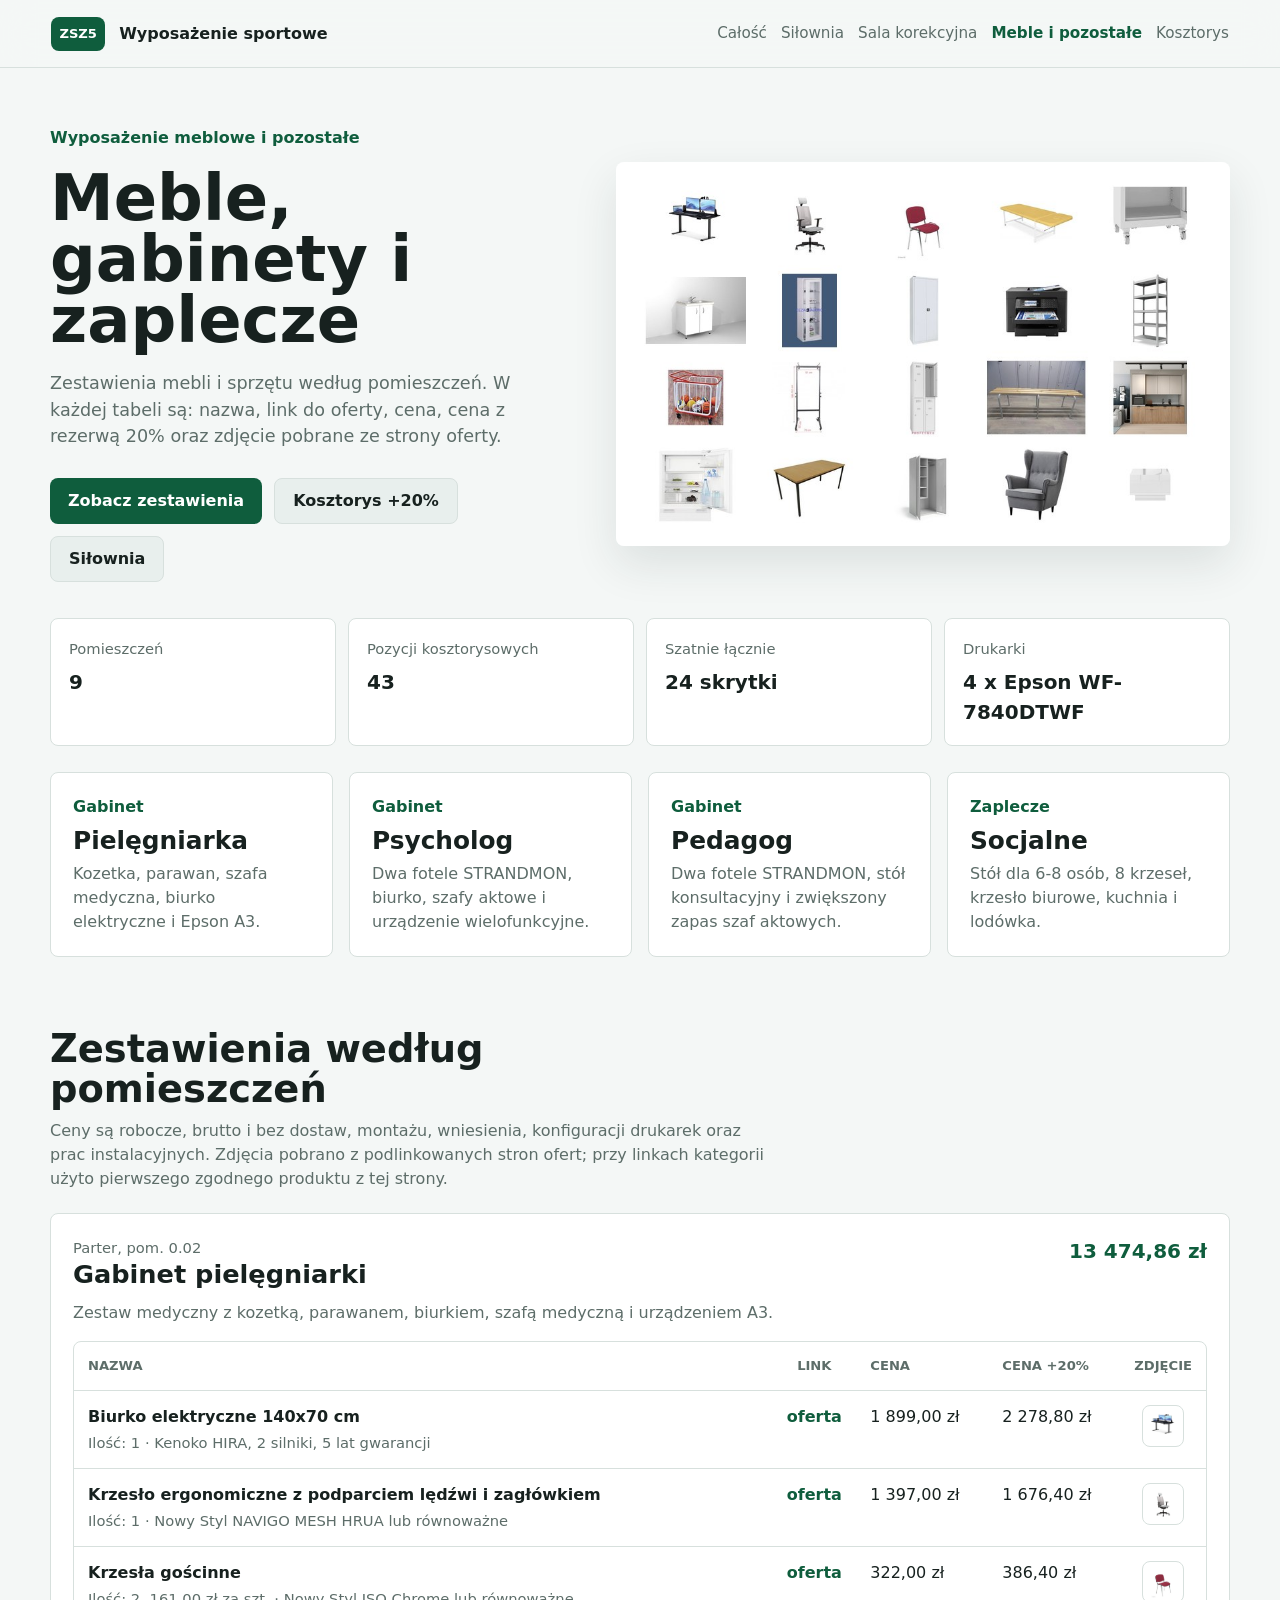
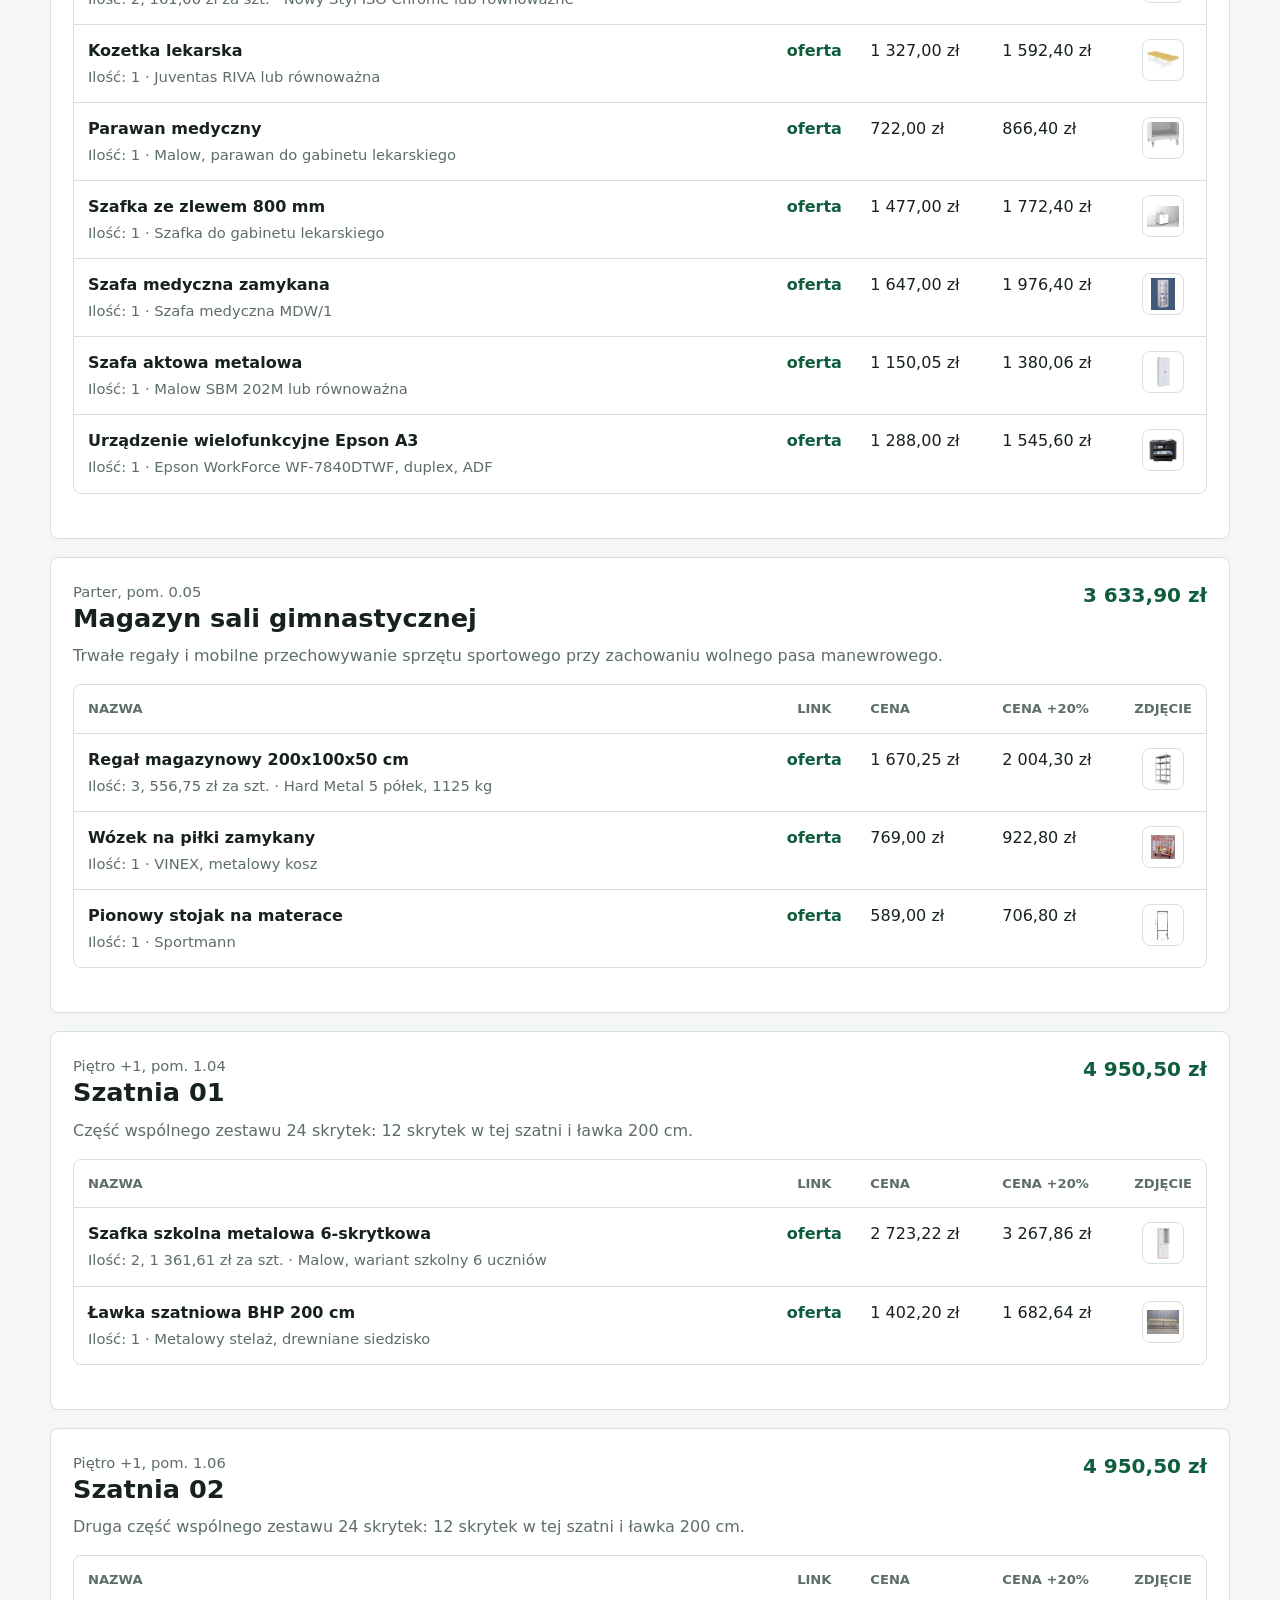
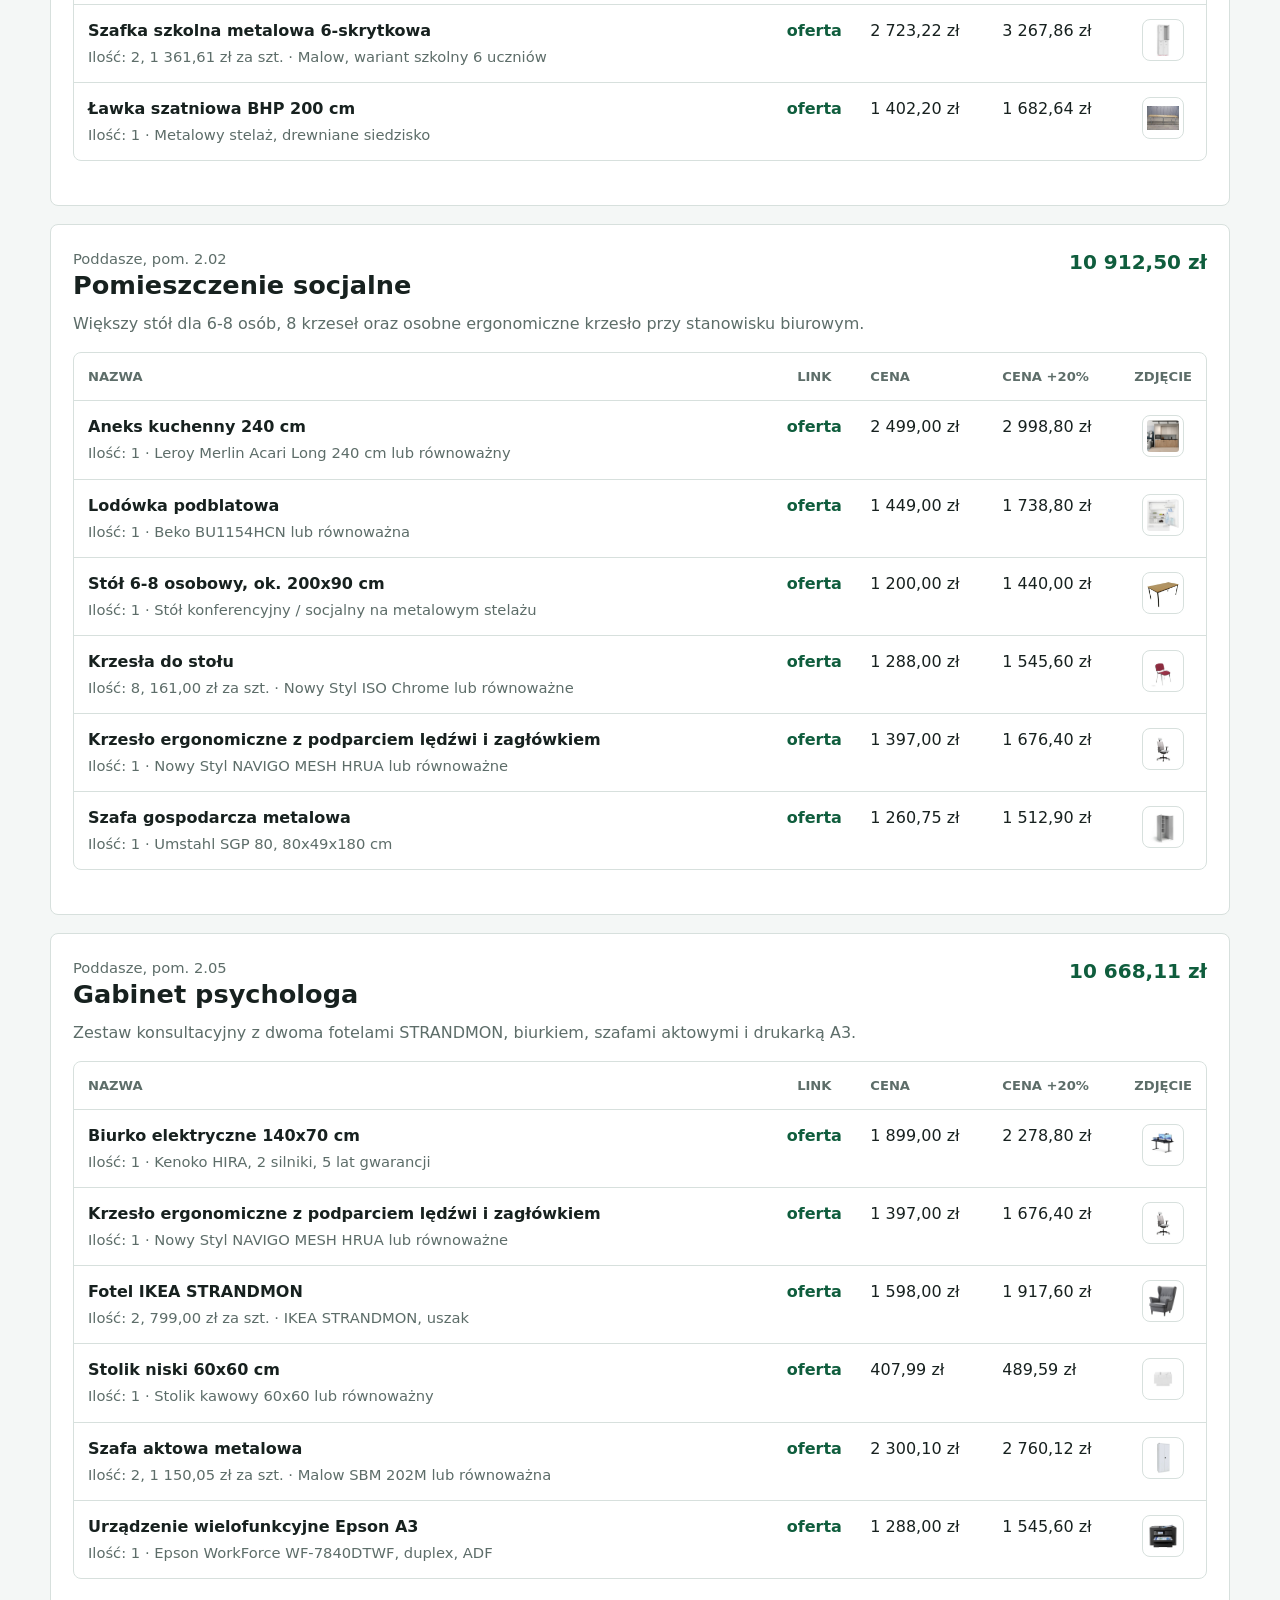
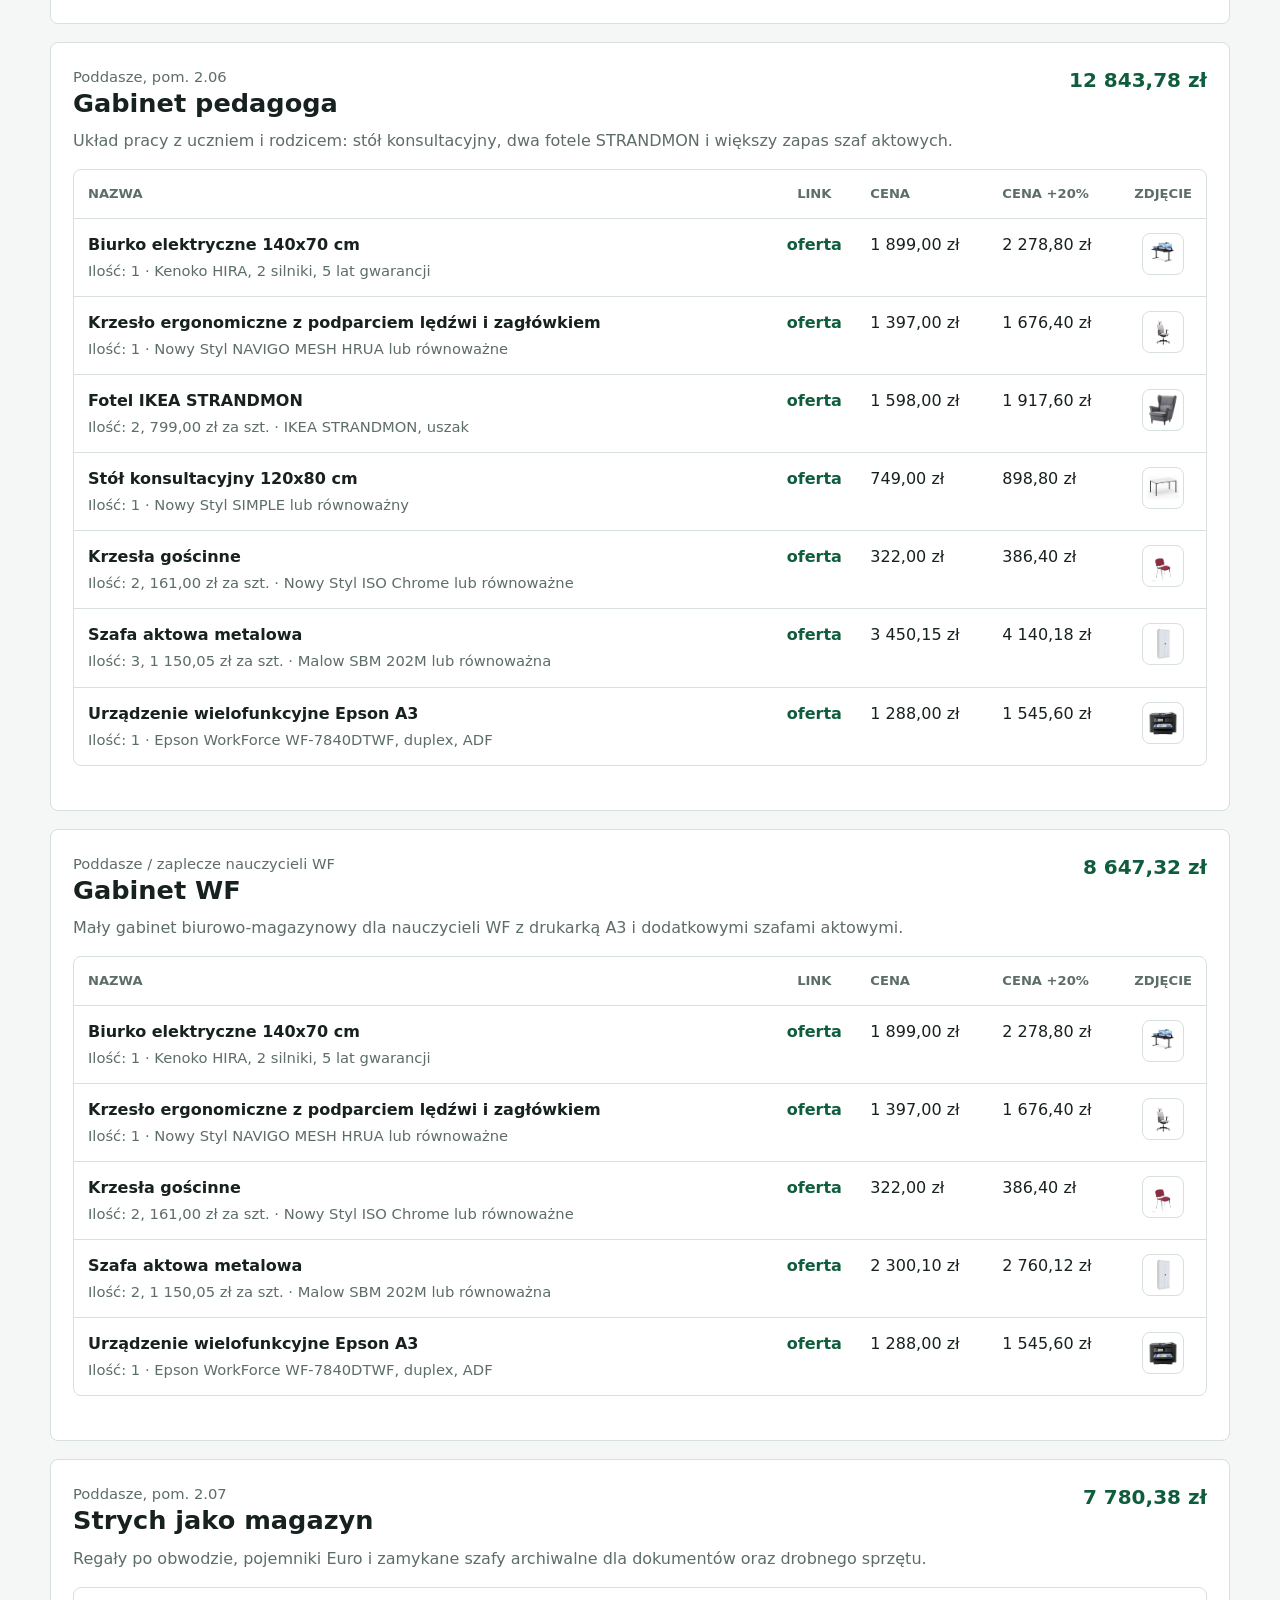
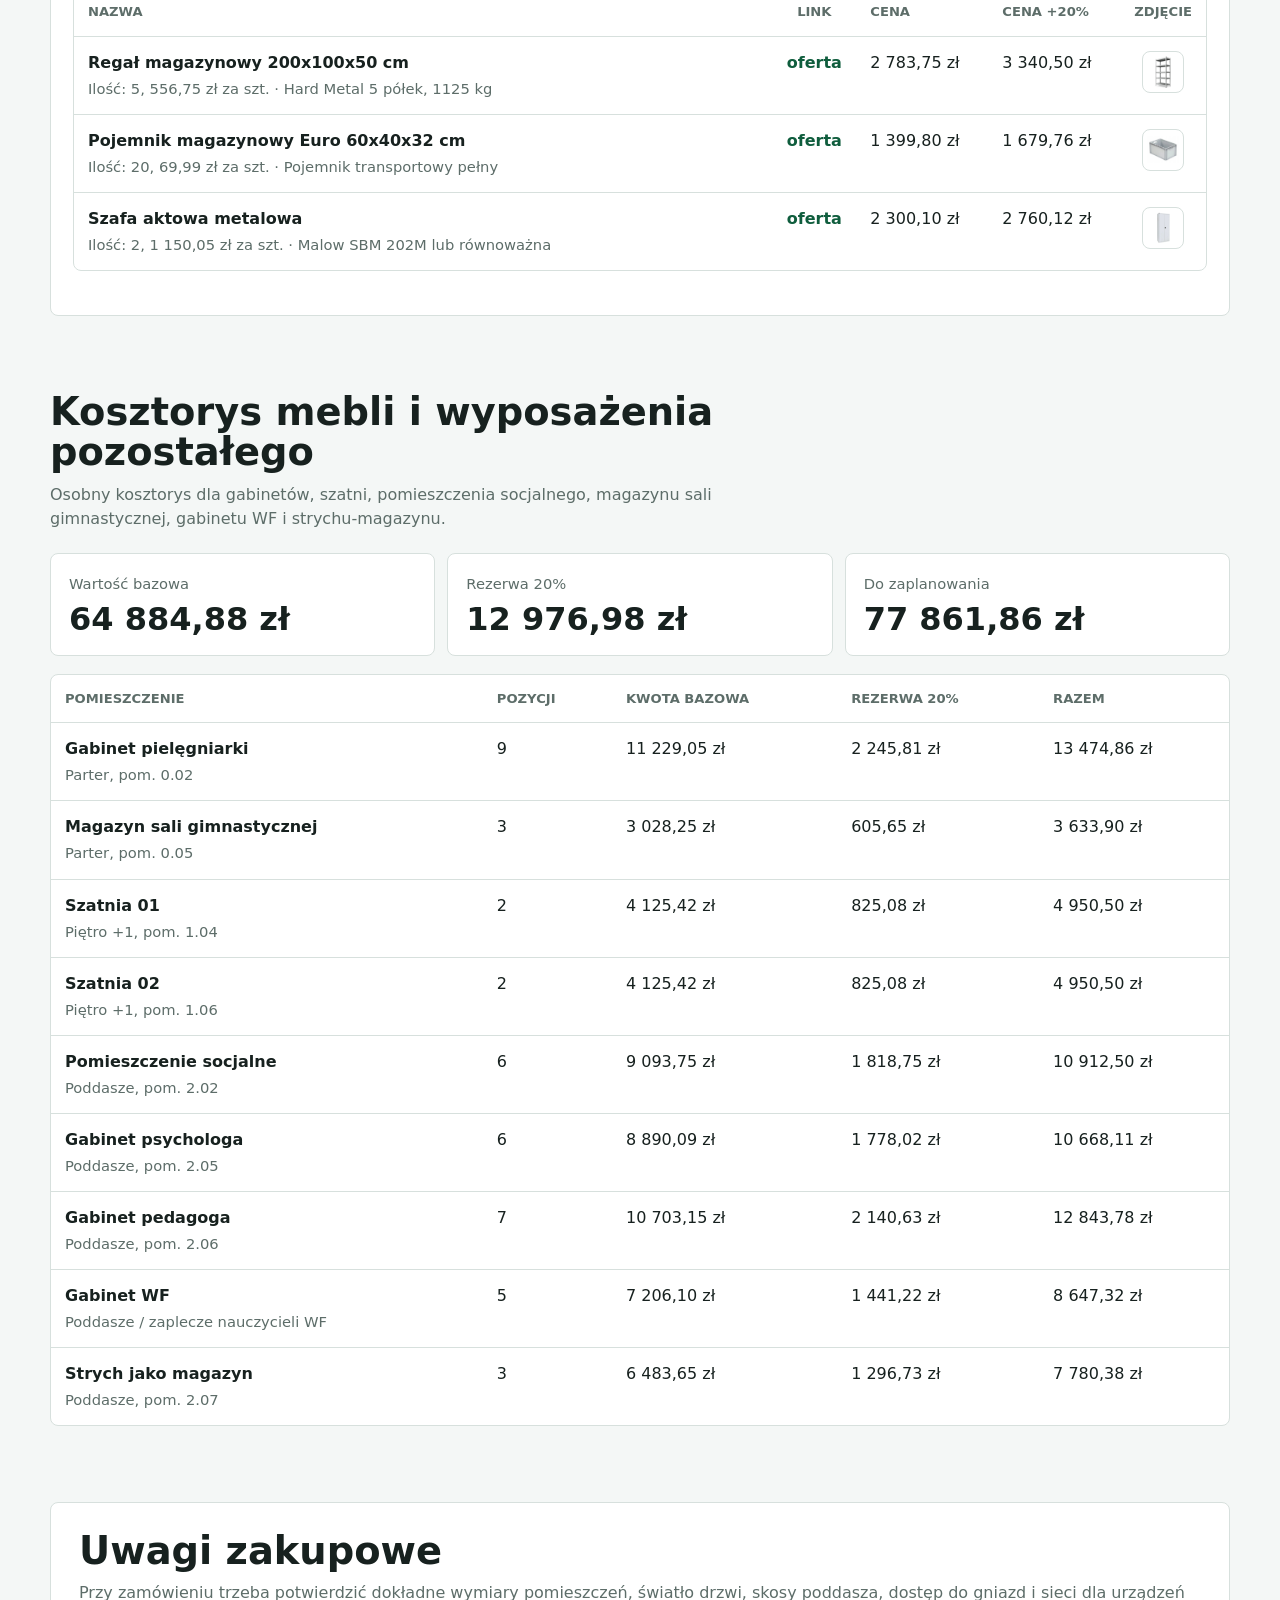
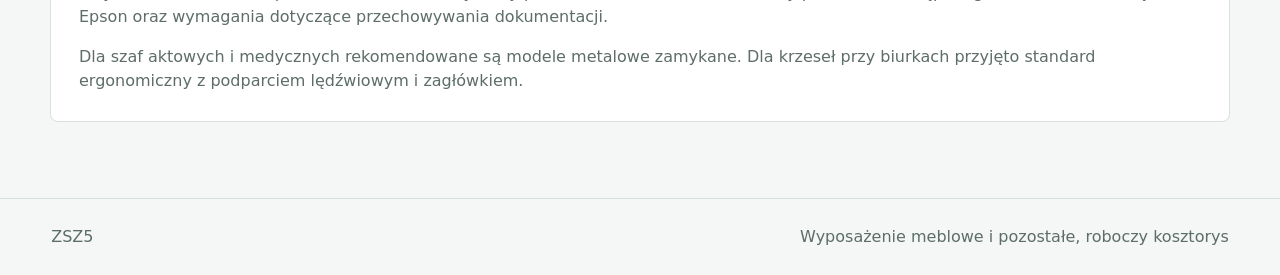
==== commit 24394ba6: "Use offer images for furniture items" ====
--- a/meble.html
+++ b/meble.html
@@ -32,7 +32,7 @@
           <h1>Meble, gabinety i zaplecze</h1>
           <p class="lead">
             Zestawienia mebli i sprzętu według pomieszczeń. W każdej tabeli są: nazwa, link do oferty,
-            cena, cena z rezerwą 20% oraz małe zdjęcie poglądowe.
+            cena, cena z rezerwą 20% oraz zdjęcie pobrane ze strony oferty.
           </p>
           <div class="hero-actions">
             <a class="button primary" href="#pomieszczenia">Zobacz zestawienia</a>
@@ -41,50 +41,22 @@
           </div>
         </div>
         <figure class="hero-media">
-          <img src="assets/images/furniture-items/furniture-overview.jpg" alt="Poglądowe zdjęcia typów wyposażenia meblowego">
+          <img src="assets/images/furniture-offers/furniture-offers-overview.jpg" alt="Zdjęcia produktów z ofert wyposażenia meblowego">
         </figure>
       </section>
 
       <section class="summary" aria-label="Podsumowanie wyposażenia meblowego">
-        <article>
-          <span>Pomieszczeń</span>
-          <strong>9</strong>
-        </article>
-        <article>
-          <span>Pozycji kosztorysowych</span>
-          <strong>43</strong>
-        </article>
-        <article>
-          <span>Szatnie łącznie</span>
-          <strong>24 skrytki</strong>
-        </article>
-        <article>
-          <span>Drukarki</span>
-          <strong>4 x Epson WF-7840DTWF</strong>
-        </article>
+        <article><span>Pomieszczeń</span><strong>9</strong></article>
+        <article><span>Pozycji kosztorysowych</span><strong>43</strong></article>
+        <article><span>Szatnie łącznie</span><strong>24 skrytki</strong></article>
+        <article><span>Drukarki</span><strong>4 x Epson WF-7840DTWF</strong></article>
       </section>
 
       <section class="page-links room-jump" aria-label="Szybkie przejście do pomieszczeń">
-        <a class="page-card" href="#pielegniarka">
-          <span>Gabinet</span>
-          <strong>Pielęgniarka</strong>
-          <p>Kozetka, parawan, szafa medyczna, biurko elektryczne i Epson A3.</p>
-        </a>
-        <a class="page-card" href="#psycholog">
-          <span>Gabinet</span>
-          <strong>Psycholog</strong>
-          <p>Dwa fotele STRANDMON, biurko, szafy aktowe i urządzenie wielofunkcyjne.</p>
-        </a>
-        <a class="page-card" href="#pedagog">
-          <span>Gabinet</span>
-          <strong>Pedagog</strong>
-          <p>Dwa fotele STRANDMON, stół konsultacyjny i zwiększony zapas szaf aktowych.</p>
-        </a>
-        <a class="page-card" href="#socjalne">
-          <span>Zaplecze</span>
-          <strong>Socjalne</strong>
-          <p>Stół dla 6-8 osób, 8 krzeseł, krzesło biurowe, kuchnia i lodówka.</p>
-        </a>
+        <a class="page-card" href="#pielegniarka"><span>Gabinet</span><strong>Pielęgniarka</strong><p>Kozetka, parawan, szafa medyczna, biurko elektryczne i Epson A3.</p></a>
+        <a class="page-card" href="#psycholog"><span>Gabinet</span><strong>Psycholog</strong><p>Dwa fotele STRANDMON, biurko, szafy aktowe i urządzenie wielofunkcyjne.</p></a>
+        <a class="page-card" href="#pedagog"><span>Gabinet</span><strong>Pedagog</strong><p>Dwa fotele STRANDMON, stół konsultacyjny i zwiększony zapas szaf aktowych.</p></a>
+        <a class="page-card" href="#socjalne"><span>Zaplecze</span><strong>Socjalne</strong><p>Stół dla 6-8 osób, 8 krzeseł, krzesło biurowe, kuchnia i lodówka.</p></a>
       </section>
 
       <section id="pomieszczenia" class="catalog furniture-catalog">
@@ -92,7 +64,7 @@
           <h2>Zestawienia według pomieszczeń</h2>
           <p>
             Ceny są robocze, brutto i bez dostaw, montażu, wniesienia, konfiguracji drukarek oraz prac instalacyjnych.
-            Zdjęcia są poglądowe i pokazują typ wyposażenia, nie konkretny kolor ani wariant producenta.
+            Zdjęcia pobrano z podlinkowanych stron ofert; przy linkach kategorii użyto pierwszego zgodnego produktu z tej strony.
           </p>
         </div>
 
@@ -123,72 +95,71 @@
                     <tr>
                       <td>Biurko elektryczne 140x70 cm<span>Ilość: 1 · Kenoko HIRA, 2 silniki, 5 lat gwarancji</span></td>
                       <td><a href="https://kenoko.pl/pl/products/biurko-elektryczne-czarny-hira-140x70-cm-368" target="_blank" rel="noopener noreferrer">oferta</a></td>
-                      <td>1899,00 zł</td>
-                      <td>2278,80 zł</td>
-                      <td class="thumb-cell"><img class="item-thumb compact-thumb" src="assets/images/furniture-items/desk.jpg" alt="Biurko elektryczne"></td>
+                      <td>1 899,00 zł</td>
+                      <td>2 278,80 zł</td>
+                      <td class="thumb-cell"><img class="item-thumb compact-thumb" src="assets/images/furniture-offers/01-biurko-elektryczne-140x70-cm.jpg" alt="Biurko elektryczne 140x70 cm"></td>
                     </tr>
                     <tr>
                       <td>Krzesło ergonomiczne z podparciem lędźwi i zagłówkiem<span>Ilość: 1 · Nowy Styl NAVIGO MESH HRUA lub równoważne</span></td>
                       <td><a href="https://kamilameble.pl/tanie-krzesla-biurowe-obrotowe/3478-krzeslo-navigo-mesh-hrua-fs-black.html" target="_blank" rel="noopener noreferrer">oferta</a></td>
-                      <td>1397,00 zł</td>
-                      <td>1676,40 zł</td>
-                      <td class="thumb-cell"><img class="item-thumb compact-thumb" src="assets/images/furniture-items/ergonomic-chair.jpg" alt="Krzesło ergonomiczne"></td>
+                      <td>1 397,00 zł</td>
+                      <td>1 676,40 zł</td>
+                      <td class="thumb-cell"><img class="item-thumb compact-thumb" src="assets/images/furniture-offers/02-krzeso-ergonomiczne-z-podparciem-ledzwi-i-zagowkiem.jpg" alt="Krzesło ergonomiczne z podparciem lędźwi i zagłówkiem"></td>
                     </tr>
                     <tr>
                       <td>Krzesła gościnne<span>Ilość: 2, 161,00 zł za szt. · Nowy Styl ISO Chrome lub równoważne</span></td>
                       <td><a href="https://modnekrzesla.pl/krzeslo-iso-chrome-basic-nowy-styl" target="_blank" rel="noopener noreferrer">oferta</a></td>
                       <td>322,00 zł</td>
                       <td>386,40 zł</td>
-                      <td class="thumb-cell"><img class="item-thumb compact-thumb" src="assets/images/furniture-items/guest-chair.jpg" alt="Krzesło"></td>
+                      <td class="thumb-cell"><img class="item-thumb compact-thumb" src="assets/images/furniture-offers/03-krzesa-goscinne.jpg" alt="Krzesła gościnne"></td>
                     </tr>
                     <tr>
                       <td>Kozetka lekarska<span>Ilość: 1 · Juventas RIVA lub równoważna</span></td>
                       <td><a href="https://www.juventas.pl/kozetki-lekarskie/" target="_blank" rel="noopener noreferrer">oferta</a></td>
-                      <td>1327,00 zł</td>
-                      <td>1592,40 zł</td>
-                      <td class="thumb-cell"><img class="item-thumb compact-thumb" src="assets/images/furniture-items/medical-couch.jpg" alt="Wyposażenie medyczne"></td>
+                      <td>1 327,00 zł</td>
+                      <td>1 592,40 zł</td>
+                      <td class="thumb-cell"><img class="item-thumb compact-thumb" src="assets/images/furniture-offers/04-kozetka-lekarska.jpg" alt="Kozetka lekarska"></td>
                     </tr>
                     <tr>
                       <td>Parawan medyczny<span>Ilość: 1 · Malow, parawan do gabinetu lekarskiego</span></td>
                       <td><a href="https://metalowy-tony.pl/meble-medyczne" target="_blank" rel="noopener noreferrer">oferta</a></td>
                       <td>722,00 zł</td>
                       <td>866,40 zł</td>
-                      <td class="thumb-cell"><img class="item-thumb compact-thumb" src="assets/images/furniture-items/medical-couch.jpg" alt="Wyposażenie medyczne"></td>
+                      <td class="thumb-cell"><img class="item-thumb compact-thumb" src="assets/images/furniture-offers/05-parawan-medyczny.jpg" alt="Parawan medyczny"></td>
                     </tr>
                     <tr>
                       <td>Szafka ze zlewem 800 mm<span>Ilość: 1 · Szafka do gabinetu lekarskiego</span></td>
                       <td><a href="https://sklep.eduko.pl/collections/meble-do-gabinetow-lekarskich" target="_blank" rel="noopener noreferrer">oferta</a></td>
-                      <td>1477,00 zł</td>
-                      <td>1772,40 zł</td>
-                      <td class="thumb-cell"><img class="item-thumb compact-thumb" src="assets/images/furniture-items/kitchenette.jpg" alt="Aneks / szafka ze zlewem"></td>
+                      <td>1 477,00 zł</td>
+                      <td>1 772,40 zł</td>
+                      <td class="thumb-cell"><img class="item-thumb compact-thumb" src="assets/images/furniture-offers/06-szafka-ze-zlewem-800-mm.jpg" alt="Szafka ze zlewem 800 mm"></td>
                     </tr>
                     <tr>
                       <td>Szafa medyczna zamykana<span>Ilość: 1 · Szafa medyczna MDW/1</span></td>
                       <td><a href="https://e-cezal.pl/pl/c/Szafy-medyczne/33" target="_blank" rel="noopener noreferrer">oferta</a></td>
-                      <td>1647,00 zł</td>
-                      <td>1976,40 zł</td>
-                      <td class="thumb-cell"><img class="item-thumb compact-thumb" src="assets/images/furniture-items/filing-cabinet.jpg" alt="Szafa zamykana"></td>
+                      <td>1 647,00 zł</td>
+                      <td>1 976,40 zł</td>
+                      <td class="thumb-cell"><img class="item-thumb compact-thumb" src="assets/images/furniture-offers/07-szafa-medyczna-zamykana.jpg" alt="Szafa medyczna zamykana"></td>
                     </tr>
                     <tr>
                       <td>Szafa aktowa metalowa<span>Ilość: 1 · Malow SBM 202M lub równoważna</span></td>
                       <td><a href="https://galter.pl/pl/p/Metalowa-szafa-Sbm-202M-szer.-80-cm-4-polki-MALOW/11" target="_blank" rel="noopener noreferrer">oferta</a></td>
-                      <td>1150,05 zł</td>
-                      <td>1380,06 zł</td>
-                      <td class="thumb-cell"><img class="item-thumb compact-thumb" src="assets/images/furniture-items/filing-cabinet.jpg" alt="Szafa zamykana"></td>
+                      <td>1 150,05 zł</td>
+                      <td>1 380,06 zł</td>
+                      <td class="thumb-cell"><img class="item-thumb compact-thumb" src="assets/images/furniture-offers/08-szafa-aktowa-metalowa.jpg" alt="Szafa aktowa metalowa"></td>
                     </tr>
                     <tr>
                       <td>Urządzenie wielofunkcyjne Epson A3<span>Ilość: 1 · Epson WorkForce WF-7840DTWF, duplex, ADF</span></td>
                       <td><a href="https://www.123drukuj.pl/Epson-WorkForce-WF-7840DTWF-urzadzenie-wielofunkcyjne-atramentowe-A3-z-wifi-4w1-C11CH67402-i62808.html" target="_blank" rel="noopener noreferrer">oferta</a></td>
-                      <td>1288,00 zł</td>
-                      <td>1545,60 zł</td>
-                      <td class="thumb-cell"><img class="item-thumb compact-thumb" src="assets/images/furniture-items/printer.jpg" alt="Urządzenie wielofunkcyjne"></td>
-                    </tr>
-                  </tbody>
-                </table>
-              </div>
-            </div>
-          </article>
-
+                      <td>1 288,00 zł</td>
+                      <td>1 545,60 zł</td>
+                      <td class="thumb-cell"><img class="item-thumb compact-thumb" src="assets/images/furniture-offers/09-urzadzenie-wielofunkcyjne-epson-a3.jpg" alt="Urządzenie wielofunkcyjne Epson A3"></td>
+                    </tr>
+                  </tbody>
+                </table>
+              </div>
+            </div>
+          </article>
           <article id="magazyn-gimnastyczny" class="room-card furniture-room-card">
             <div class="room-content">
               <div class="room-heading furniture-room-heading">
@@ -196,7 +167,7 @@
                   <span>Parter, pom. 0.05</span>
                   <h3>Magazyn sali gimnastycznej</h3>
                 </div>
-                <strong>3633,90 zł</strong>
+                <strong>3 633,90 zł</strong>
               </div>
               <p>Trwałe regały i mobilne przechowywanie sprzętu sportowego przy zachowaniu wolnego pasa manewrowego.</p>
               <div class="pricing-table-wrap room-table-wrap">
@@ -214,30 +185,29 @@
                     <tr>
                       <td>Regał magazynowy 200x100x50 cm<span>Ilość: 3, 556,75 zł za szt. · Hard Metal 5 półek, 1125 kg</span></td>
                       <td><a href="https://www.e-regaly.pl/product-pol-25825-Regal-metalowy-Hard-Metal-200x100x50-5P-1125-kg.html" target="_blank" rel="noopener noreferrer">oferta</a></td>
-                      <td>1670,25 zł</td>
-                      <td>2004,30 zł</td>
-                      <td class="thumb-cell"><img class="item-thumb compact-thumb" src="assets/images/furniture-items/shelving.jpg" alt="Regał / przechowywanie"></td>
+                      <td>1 670,25 zł</td>
+                      <td>2 004,30 zł</td>
+                      <td class="thumb-cell"><img class="item-thumb compact-thumb" src="assets/images/furniture-offers/10-rega-magazynowy-200x100x50-cm.jpg" alt="Regał magazynowy 200x100x50 cm"></td>
                     </tr>
                     <tr>
                       <td>Wózek na piłki zamykany<span>Ilość: 1 · VINEX, metalowy kosz</span></td>
                       <td><a href="https://powerman.com.pl/stojaki-wozki-na-pilki-worki-na-pilki/5039-wozek-na-pilki-zamykany-vinex-metalowy-kosz-5903175206756.html" target="_blank" rel="noopener noreferrer">oferta</a></td>
                       <td>769,00 zł</td>
                       <td>922,80 zł</td>
-                      <td class="thumb-cell"><img class="item-thumb compact-thumb" src="assets/images/furniture-items/shelving.jpg" alt="Regał / przechowywanie"></td>
+                      <td class="thumb-cell"><img class="item-thumb compact-thumb" src="assets/images/furniture-offers/11-wozek-na-piki-zamykany.jpg" alt="Wózek na piłki zamykany"></td>
                     </tr>
                     <tr>
                       <td>Pionowy stojak na materace<span>Ilość: 1 · Sportmann</span></td>
                       <td><a href="https://sport-mag.eu/pl/maty-do-cwiczen/6101-pionowy-wieszak-na-materace-sportmann.html" target="_blank" rel="noopener noreferrer">oferta</a></td>
                       <td>589,00 zł</td>
                       <td>706,80 zł</td>
-                      <td class="thumb-cell"><img class="item-thumb compact-thumb" src="assets/images/furniture-items/shelving.jpg" alt="Regał / przechowywanie"></td>
-                    </tr>
-                  </tbody>
-                </table>
-              </div>
-            </div>
-          </article>
-
+                      <td class="thumb-cell"><img class="item-thumb compact-thumb" src="assets/images/furniture-offers/12-pionowy-stojak-na-materace.jpg" alt="Pionowy stojak na materace"></td>
+                    </tr>
+                  </tbody>
+                </table>
+              </div>
+            </div>
+          </article>
           <article id="szatnia-01" class="room-card furniture-room-card">
             <div class="room-content">
               <div class="room-heading furniture-room-heading">
@@ -245,7 +215,7 @@
                   <span>Piętro +1, pom. 1.04</span>
                   <h3>Szatnia 01</h3>
                 </div>
-                <strong>4950,50 zł</strong>
+                <strong>4 950,50 zł</strong>
               </div>
               <p>Część wspólnego zestawu 24 skrytek: 12 skrytek w tej szatni i ławka 200 cm.</p>
               <div class="pricing-table-wrap room-table-wrap">
@@ -261,25 +231,24 @@
                   </thead>
                   <tbody>
                     <tr>
-                      <td>Szafka szkolna metalowa 6-skrytkowa<span>Ilość: 2, 1361,61 zł za szt. · Malow, wariant szkolny 6 uczniów</span></td>
+                      <td>Szafka szkolna metalowa 6-skrytkowa<span>Ilość: 2, 1 361,61 zł za szt. · Malow, wariant szkolny 6 uczniów</span></td>
                       <td><a href="https://profesmeb.pl/pl/c/Szafki-szkolne/66" target="_blank" rel="noopener noreferrer">oferta</a></td>
-                      <td>2723,22 zł</td>
-                      <td>3267,86 zł</td>
-                      <td class="thumb-cell"><img class="item-thumb compact-thumb" src="assets/images/furniture-items/locker.jpg" alt="Szafka skrytkowa"></td>
+                      <td>2 723,22 zł</td>
+                      <td>3 267,86 zł</td>
+                      <td class="thumb-cell"><img class="item-thumb compact-thumb" src="assets/images/furniture-offers/13-szafka-szkolna-metalowa-6-skrytkowa.jpg" alt="Szafka szkolna metalowa 6-skrytkowa"></td>
                     </tr>
                     <tr>
                       <td>Ławka szatniowa BHP 200 cm<span>Ilość: 1 · Metalowy stelaż, drewniane siedzisko</span></td>
                       <td><a href="https://mebiuro.pl/pl/p/Lawka-metalowa-do-szatni-BHP-200-cm-LO-20-z-siedziskiem-drewnianym-laweczka-szatniowa-socjalna/809" target="_blank" rel="noopener noreferrer">oferta</a></td>
-                      <td>1402,20 zł</td>
-                      <td>1682,64 zł</td>
-                      <td class="thumb-cell"><img class="item-thumb compact-thumb" src="assets/images/furniture-items/furniture-overview.jpg" alt="Wyposażenie poglądowe"></td>
-                    </tr>
-                  </tbody>
-                </table>
-              </div>
-            </div>
-          </article>
-
+                      <td>1 402,20 zł</td>
+                      <td>1 682,64 zł</td>
+                      <td class="thumb-cell"><img class="item-thumb compact-thumb" src="assets/images/furniture-offers/14-awka-szatniowa-bhp-200-cm.jpg" alt="Ławka szatniowa BHP 200 cm"></td>
+                    </tr>
+                  </tbody>
+                </table>
+              </div>
+            </div>
+          </article>
           <article id="szatnia-02" class="room-card furniture-room-card">
             <div class="room-content">
               <div class="room-heading furniture-room-heading">
@@ -287,7 +256,7 @@
                   <span>Piętro +1, pom. 1.06</span>
                   <h3>Szatnia 02</h3>
                 </div>
-                <strong>4950,50 zł</strong>
+                <strong>4 950,50 zł</strong>
               </div>
               <p>Druga część wspólnego zestawu 24 skrytek: 12 skrytek w tej szatni i ławka 200 cm.</p>
               <div class="pricing-table-wrap room-table-wrap">
@@ -303,25 +272,24 @@
                   </thead>
                   <tbody>
                     <tr>
-                      <td>Szafka szkolna metalowa 6-skrytkowa<span>Ilość: 2, 1361,61 zł za szt. · Malow, wariant szkolny 6 uczniów</span></td>
+                      <td>Szafka szkolna metalowa 6-skrytkowa<span>Ilość: 2, 1 361,61 zł za szt. · Malow, wariant szkolny 6 uczniów</span></td>
                       <td><a href="https://profesmeb.pl/pl/c/Szafki-szkolne/66" target="_blank" rel="noopener noreferrer">oferta</a></td>
-                      <td>2723,22 zł</td>
-                      <td>3267,86 zł</td>
-                      <td class="thumb-cell"><img class="item-thumb compact-thumb" src="assets/images/furniture-items/locker.jpg" alt="Szafka skrytkowa"></td>
+                      <td>2 723,22 zł</td>
+                      <td>3 267,86 zł</td>
+                      <td class="thumb-cell"><img class="item-thumb compact-thumb" src="assets/images/furniture-offers/13-szafka-szkolna-metalowa-6-skrytkowa.jpg" alt="Szafka szkolna metalowa 6-skrytkowa"></td>
                     </tr>
                     <tr>
                       <td>Ławka szatniowa BHP 200 cm<span>Ilość: 1 · Metalowy stelaż, drewniane siedzisko</span></td>
                       <td><a href="https://mebiuro.pl/pl/p/Lawka-metalowa-do-szatni-BHP-200-cm-LO-20-z-siedziskiem-drewnianym-laweczka-szatniowa-socjalna/809" target="_blank" rel="noopener noreferrer">oferta</a></td>
-                      <td>1402,20 zł</td>
-                      <td>1682,64 zł</td>
-                      <td class="thumb-cell"><img class="item-thumb compact-thumb" src="assets/images/furniture-items/furniture-overview.jpg" alt="Wyposażenie poglądowe"></td>
-                    </tr>
-                  </tbody>
-                </table>
-              </div>
-            </div>
-          </article>
-
+                      <td>1 402,20 zł</td>
+                      <td>1 682,64 zł</td>
+                      <td class="thumb-cell"><img class="item-thumb compact-thumb" src="assets/images/furniture-offers/14-awka-szatniowa-bhp-200-cm.jpg" alt="Ławka szatniowa BHP 200 cm"></td>
+                    </tr>
+                  </tbody>
+                </table>
+              </div>
+            </div>
+          </article>
           <article id="socjalne" class="room-card furniture-room-card">
             <div class="room-content">
               <div class="room-heading furniture-room-heading">
@@ -346,52 +314,51 @@
                   <tbody>
                     <tr>
                       <td>Aneks kuchenny 240 cm<span>Ilość: 1 · Leroy Merlin Acari Long 240 cm lub równoważny</span></td>
-                      <td><a href="https://www.leroymerlin.pl/produkty/kuchnia-i-jadalnia/meble-kuchenne/zestawy-mebli-kuchennych/zestawy-mebli/meble-kuchenne-240-cm-p.html" target="_blank" rel="noopener noreferrer">oferta</a></td>
-                      <td>2499,00 zł</td>
-                      <td>2998,80 zł</td>
-                      <td class="thumb-cell"><img class="item-thumb compact-thumb" src="assets/images/furniture-items/kitchenette.jpg" alt="Aneks / szafka ze zlewem"></td>
+                      <td><a href="https://www.leroymerlin.pl/produkty/zestaw-mebli-kuchennych-acari-long-9-el-240-cm-kolor-bezowy-dab-87899197.html" target="_blank" rel="noopener noreferrer">oferta</a></td>
+                      <td>2 499,00 zł</td>
+                      <td>2 998,80 zł</td>
+                      <td class="thumb-cell"><img class="item-thumb compact-thumb" src="assets/images/furniture-offers/17-aneks-kuchenny-240-cm.jpg" alt="Aneks kuchenny 240 cm"></td>
                     </tr>
                     <tr>
                       <td>Lodówka podblatowa<span>Ilość: 1 · Beko BU1154HCN lub równoważna</span></td>
                       <td><a href="https://mediamarkt.pl/pl/category/lodowki-podblatowe-do-zabudowy-70141.html" target="_blank" rel="noopener noreferrer">oferta</a></td>
-                      <td>1449,00 zł</td>
-                      <td>1738,80 zł</td>
-                      <td class="thumb-cell"><img class="item-thumb compact-thumb" src="assets/images/furniture-items/fridge.jpg" alt="Lodówka podblatowa"></td>
+                      <td>1 449,00 zł</td>
+                      <td>1 738,80 zł</td>
+                      <td class="thumb-cell"><img class="item-thumb compact-thumb" src="assets/images/furniture-offers/18-lodowka-podblatowa.jpg" alt="Lodówka podblatowa"></td>
                     </tr>
                     <tr>
                       <td>Stół 6-8 osobowy, ok. 200x90 cm<span>Ilość: 1 · Stół konferencyjny / socjalny na metalowym stelażu</span></td>
                       <td><a href="https://www.selprim.pl/stoly-konferencyjne%2Cc632.html" target="_blank" rel="noopener noreferrer">oferta</a></td>
-                      <td>1200,00 zł</td>
-                      <td>1440,00 zł</td>
-                      <td class="thumb-cell"><img class="item-thumb compact-thumb" src="assets/images/furniture-items/furniture-overview.jpg" alt="Wyposażenie poglądowe"></td>
+                      <td>1 200,00 zł</td>
+                      <td>1 440,00 zł</td>
+                      <td class="thumb-cell"><img class="item-thumb compact-thumb" src="assets/images/furniture-offers/19-sto-6-8-osobowy-ok-200x90-cm.jpg" alt="Stół 6-8 osobowy, ok. 200x90 cm"></td>
                     </tr>
                     <tr>
                       <td>Krzesła do stołu<span>Ilość: 8, 161,00 zł za szt. · Nowy Styl ISO Chrome lub równoważne</span></td>
                       <td><a href="https://modnekrzesla.pl/krzeslo-iso-chrome-basic-nowy-styl" target="_blank" rel="noopener noreferrer">oferta</a></td>
-                      <td>1288,00 zł</td>
-                      <td>1545,60 zł</td>
-                      <td class="thumb-cell"><img class="item-thumb compact-thumb" src="assets/images/furniture-items/guest-chair.jpg" alt="Krzesło"></td>
+                      <td>1 288,00 zł</td>
+                      <td>1 545,60 zł</td>
+                      <td class="thumb-cell"><img class="item-thumb compact-thumb" src="assets/images/furniture-offers/03-krzesa-goscinne.jpg" alt="Krzesła do stołu"></td>
                     </tr>
                     <tr>
                       <td>Krzesło ergonomiczne z podparciem lędźwi i zagłówkiem<span>Ilość: 1 · Nowy Styl NAVIGO MESH HRUA lub równoważne</span></td>
                       <td><a href="https://kamilameble.pl/tanie-krzesla-biurowe-obrotowe/3478-krzeslo-navigo-mesh-hrua-fs-black.html" target="_blank" rel="noopener noreferrer">oferta</a></td>
-                      <td>1397,00 zł</td>
-                      <td>1676,40 zł</td>
-                      <td class="thumb-cell"><img class="item-thumb compact-thumb" src="assets/images/furniture-items/ergonomic-chair.jpg" alt="Krzesło ergonomiczne"></td>
+                      <td>1 397,00 zł</td>
+                      <td>1 676,40 zł</td>
+                      <td class="thumb-cell"><img class="item-thumb compact-thumb" src="assets/images/furniture-offers/02-krzeso-ergonomiczne-z-podparciem-ledzwi-i-zagowkiem.jpg" alt="Krzesło ergonomiczne z podparciem lędźwi i zagłówkiem"></td>
                     </tr>
                     <tr>
                       <td>Szafa gospodarcza metalowa<span>Ilość: 1 · Umstahl SGP 80, 80x49x180 cm</span></td>
                       <td><a href="https://umstahl.pl/metalowa-szafa-gospodarcza-sg80-24h%2Cid546.html" target="_blank" rel="noopener noreferrer">oferta</a></td>
-                      <td>1260,75 zł</td>
-                      <td>1512,90 zł</td>
-                      <td class="thumb-cell"><img class="item-thumb compact-thumb" src="assets/images/furniture-items/filing-cabinet.jpg" alt="Szafa zamykana"></td>
-                    </tr>
-                  </tbody>
-                </table>
-              </div>
-            </div>
-          </article>
-
+                      <td>1 260,75 zł</td>
+                      <td>1 512,90 zł</td>
+                      <td class="thumb-cell"><img class="item-thumb compact-thumb" src="assets/images/furniture-offers/22-szafa-gospodarcza-metalowa.jpg" alt="Szafa gospodarcza metalowa"></td>
+                    </tr>
+                  </tbody>
+                </table>
+              </div>
+            </div>
+          </article>
           <article id="psycholog" class="room-card furniture-room-card">
             <div class="room-content">
               <div class="room-heading furniture-room-heading">
@@ -417,51 +384,50 @@
                     <tr>
                       <td>Biurko elektryczne 140x70 cm<span>Ilość: 1 · Kenoko HIRA, 2 silniki, 5 lat gwarancji</span></td>
                       <td><a href="https://kenoko.pl/pl/products/biurko-elektryczne-czarny-hira-140x70-cm-368" target="_blank" rel="noopener noreferrer">oferta</a></td>
-                      <td>1899,00 zł</td>
-                      <td>2278,80 zł</td>
-                      <td class="thumb-cell"><img class="item-thumb compact-thumb" src="assets/images/furniture-items/desk.jpg" alt="Biurko elektryczne"></td>
+                      <td>1 899,00 zł</td>
+                      <td>2 278,80 zł</td>
+                      <td class="thumb-cell"><img class="item-thumb compact-thumb" src="assets/images/furniture-offers/01-biurko-elektryczne-140x70-cm.jpg" alt="Biurko elektryczne 140x70 cm"></td>
                     </tr>
                     <tr>
                       <td>Krzesło ergonomiczne z podparciem lędźwi i zagłówkiem<span>Ilość: 1 · Nowy Styl NAVIGO MESH HRUA lub równoważne</span></td>
                       <td><a href="https://kamilameble.pl/tanie-krzesla-biurowe-obrotowe/3478-krzeslo-navigo-mesh-hrua-fs-black.html" target="_blank" rel="noopener noreferrer">oferta</a></td>
-                      <td>1397,00 zł</td>
-                      <td>1676,40 zł</td>
-                      <td class="thumb-cell"><img class="item-thumb compact-thumb" src="assets/images/furniture-items/ergonomic-chair.jpg" alt="Krzesło ergonomiczne"></td>
+                      <td>1 397,00 zł</td>
+                      <td>1 676,40 zł</td>
+                      <td class="thumb-cell"><img class="item-thumb compact-thumb" src="assets/images/furniture-offers/02-krzeso-ergonomiczne-z-podparciem-ledzwi-i-zagowkiem.jpg" alt="Krzesło ergonomiczne z podparciem lędźwi i zagłówkiem"></td>
                     </tr>
                     <tr>
                       <td>Fotel IKEA STRANDMON<span>Ilość: 2, 799,00 zł za szt. · IKEA STRANDMON, uszak</span></td>
                       <td><a href="https://www.ikea.com/pl/pl/p/strandmon-fotel-uszak-nordvalla-ciemnoszary-20343224/" target="_blank" rel="noopener noreferrer">oferta</a></td>
-                      <td>1598,00 zł</td>
-                      <td>1917,60 zł</td>
-                      <td class="thumb-cell"><img class="item-thumb compact-thumb" src="assets/images/furniture-items/armchair.jpg" alt="Fotel uszak"></td>
+                      <td>1 598,00 zł</td>
+                      <td>1 917,60 zł</td>
+                      <td class="thumb-cell"><img class="item-thumb compact-thumb" src="assets/images/furniture-offers/25-fotel-ikea-strandmon.jpg" alt="Fotel IKEA STRANDMON"></td>
                     </tr>
                     <tr>
                       <td>Stolik niski 60x60 cm<span>Ilość: 1 · Stolik kawowy 60x60 lub równoważny</span></td>
                       <td><a href="https://proroomfurni.com/p/nowoczesny-sredni-stolik-kawowy-60x60-cm-bialy-polysk-moon/" target="_blank" rel="noopener noreferrer">oferta</a></td>
                       <td>407,99 zł</td>
                       <td>489,59 zł</td>
-                      <td class="thumb-cell"><img class="item-thumb compact-thumb" src="assets/images/furniture-items/furniture-overview.jpg" alt="Wyposażenie poglądowe"></td>
-                    </tr>
-                    <tr>
-                      <td>Szafa aktowa metalowa<span>Ilość: 2, 1150,05 zł za szt. · Malow SBM 202M lub równoważna</span></td>
+                      <td class="thumb-cell"><img class="item-thumb compact-thumb" src="assets/images/furniture-offers/26-stolik-niski-60x60-cm.jpg" alt="Stolik niski 60x60 cm"></td>
+                    </tr>
+                    <tr>
+                      <td>Szafa aktowa metalowa<span>Ilość: 2, 1 150,05 zł za szt. · Malow SBM 202M lub równoważna</span></td>
                       <td><a href="https://galter.pl/pl/p/Metalowa-szafa-Sbm-202M-szer.-80-cm-4-polki-MALOW/11" target="_blank" rel="noopener noreferrer">oferta</a></td>
-                      <td>2300,10 zł</td>
-                      <td>2760,12 zł</td>
-                      <td class="thumb-cell"><img class="item-thumb compact-thumb" src="assets/images/furniture-items/filing-cabinet.jpg" alt="Szafa zamykana"></td>
+                      <td>2 300,10 zł</td>
+                      <td>2 760,12 zł</td>
+                      <td class="thumb-cell"><img class="item-thumb compact-thumb" src="assets/images/furniture-offers/08-szafa-aktowa-metalowa.jpg" alt="Szafa aktowa metalowa"></td>
                     </tr>
                     <tr>
                       <td>Urządzenie wielofunkcyjne Epson A3<span>Ilość: 1 · Epson WorkForce WF-7840DTWF, duplex, ADF</span></td>
                       <td><a href="https://www.123drukuj.pl/Epson-WorkForce-WF-7840DTWF-urzadzenie-wielofunkcyjne-atramentowe-A3-z-wifi-4w1-C11CH67402-i62808.html" target="_blank" rel="noopener noreferrer">oferta</a></td>
-                      <td>1288,00 zł</td>
-                      <td>1545,60 zł</td>
-                      <td class="thumb-cell"><img class="item-thumb compact-thumb" src="assets/images/furniture-items/printer.jpg" alt="Urządzenie wielofunkcyjne"></td>
-                    </tr>
-                  </tbody>
-                </table>
-              </div>
-            </div>
-          </article>
-
+                      <td>1 288,00 zł</td>
+                      <td>1 545,60 zł</td>
+                      <td class="thumb-cell"><img class="item-thumb compact-thumb" src="assets/images/furniture-offers/09-urzadzenie-wielofunkcyjne-epson-a3.jpg" alt="Urządzenie wielofunkcyjne Epson A3"></td>
+                    </tr>
+                  </tbody>
+                </table>
+              </div>
+            </div>
+          </article>
           <article id="pedagog" class="room-card furniture-room-card">
             <div class="room-content">
               <div class="room-heading furniture-room-heading">
@@ -487,58 +453,57 @@
                     <tr>
                       <td>Biurko elektryczne 140x70 cm<span>Ilość: 1 · Kenoko HIRA, 2 silniki, 5 lat gwarancji</span></td>
                       <td><a href="https://kenoko.pl/pl/products/biurko-elektryczne-czarny-hira-140x70-cm-368" target="_blank" rel="noopener noreferrer">oferta</a></td>
-                      <td>1899,00 zł</td>
-                      <td>2278,80 zł</td>
-                      <td class="thumb-cell"><img class="item-thumb compact-thumb" src="assets/images/furniture-items/desk.jpg" alt="Biurko elektryczne"></td>
+                      <td>1 899,00 zł</td>
+                      <td>2 278,80 zł</td>
+                      <td class="thumb-cell"><img class="item-thumb compact-thumb" src="assets/images/furniture-offers/01-biurko-elektryczne-140x70-cm.jpg" alt="Biurko elektryczne 140x70 cm"></td>
                     </tr>
                     <tr>
                       <td>Krzesło ergonomiczne z podparciem lędźwi i zagłówkiem<span>Ilość: 1 · Nowy Styl NAVIGO MESH HRUA lub równoważne</span></td>
                       <td><a href="https://kamilameble.pl/tanie-krzesla-biurowe-obrotowe/3478-krzeslo-navigo-mesh-hrua-fs-black.html" target="_blank" rel="noopener noreferrer">oferta</a></td>
-                      <td>1397,00 zł</td>
-                      <td>1676,40 zł</td>
-                      <td class="thumb-cell"><img class="item-thumb compact-thumb" src="assets/images/furniture-items/ergonomic-chair.jpg" alt="Krzesło ergonomiczne"></td>
+                      <td>1 397,00 zł</td>
+                      <td>1 676,40 zł</td>
+                      <td class="thumb-cell"><img class="item-thumb compact-thumb" src="assets/images/furniture-offers/02-krzeso-ergonomiczne-z-podparciem-ledzwi-i-zagowkiem.jpg" alt="Krzesło ergonomiczne z podparciem lędźwi i zagłówkiem"></td>
                     </tr>
                     <tr>
                       <td>Fotel IKEA STRANDMON<span>Ilość: 2, 799,00 zł za szt. · IKEA STRANDMON, uszak</span></td>
                       <td><a href="https://www.ikea.com/pl/pl/p/strandmon-fotel-uszak-nordvalla-ciemnoszary-20343224/" target="_blank" rel="noopener noreferrer">oferta</a></td>
-                      <td>1598,00 zł</td>
-                      <td>1917,60 zł</td>
-                      <td class="thumb-cell"><img class="item-thumb compact-thumb" src="assets/images/furniture-items/armchair.jpg" alt="Fotel uszak"></td>
+                      <td>1 598,00 zł</td>
+                      <td>1 917,60 zł</td>
+                      <td class="thumb-cell"><img class="item-thumb compact-thumb" src="assets/images/furniture-offers/25-fotel-ikea-strandmon.jpg" alt="Fotel IKEA STRANDMON"></td>
                     </tr>
                     <tr>
                       <td>Stół konsultacyjny 120x80 cm<span>Ilość: 1 · Nowy Styl SIMPLE lub równoważny</span></td>
                       <td><a href="https://superkrzesla.pl/stol-konferencyjny-120x80-simple-nowy-styl%2Cid10951.html" target="_blank" rel="noopener noreferrer">oferta</a></td>
                       <td>749,00 zł</td>
                       <td>898,80 zł</td>
-                      <td class="thumb-cell"><img class="item-thumb compact-thumb" src="assets/images/furniture-items/furniture-overview.jpg" alt="Wyposażenie poglądowe"></td>
+                      <td class="thumb-cell"><img class="item-thumb compact-thumb" src="assets/images/furniture-offers/32-sto-konsultacyjny-120x80-cm.jpg" alt="Stół konsultacyjny 120x80 cm"></td>
                     </tr>
                     <tr>
                       <td>Krzesła gościnne<span>Ilość: 2, 161,00 zł za szt. · Nowy Styl ISO Chrome lub równoważne</span></td>
                       <td><a href="https://modnekrzesla.pl/krzeslo-iso-chrome-basic-nowy-styl" target="_blank" rel="noopener noreferrer">oferta</a></td>
                       <td>322,00 zł</td>
                       <td>386,40 zł</td>
-                      <td class="thumb-cell"><img class="item-thumb compact-thumb" src="assets/images/furniture-items/guest-chair.jpg" alt="Krzesło"></td>
-                    </tr>
-                    <tr>
-                      <td>Szafa aktowa metalowa<span>Ilość: 3, 1150,05 zł za szt. · Malow SBM 202M lub równoważna</span></td>
+                      <td class="thumb-cell"><img class="item-thumb compact-thumb" src="assets/images/furniture-offers/03-krzesa-goscinne.jpg" alt="Krzesła gościnne"></td>
+                    </tr>
+                    <tr>
+                      <td>Szafa aktowa metalowa<span>Ilość: 3, 1 150,05 zł za szt. · Malow SBM 202M lub równoważna</span></td>
                       <td><a href="https://galter.pl/pl/p/Metalowa-szafa-Sbm-202M-szer.-80-cm-4-polki-MALOW/11" target="_blank" rel="noopener noreferrer">oferta</a></td>
-                      <td>3450,15 zł</td>
-                      <td>4140,18 zł</td>
-                      <td class="thumb-cell"><img class="item-thumb compact-thumb" src="assets/images/furniture-items/filing-cabinet.jpg" alt="Szafa zamykana"></td>
+                      <td>3 450,15 zł</td>
+                      <td>4 140,18 zł</td>
+                      <td class="thumb-cell"><img class="item-thumb compact-thumb" src="assets/images/furniture-offers/08-szafa-aktowa-metalowa.jpg" alt="Szafa aktowa metalowa"></td>
                     </tr>
                     <tr>
                       <td>Urządzenie wielofunkcyjne Epson A3<span>Ilość: 1 · Epson WorkForce WF-7840DTWF, duplex, ADF</span></td>
                       <td><a href="https://www.123drukuj.pl/Epson-WorkForce-WF-7840DTWF-urzadzenie-wielofunkcyjne-atramentowe-A3-z-wifi-4w1-C11CH67402-i62808.html" target="_blank" rel="noopener noreferrer">oferta</a></td>
-                      <td>1288,00 zł</td>
-                      <td>1545,60 zł</td>
-                      <td class="thumb-cell"><img class="item-thumb compact-thumb" src="assets/images/furniture-items/printer.jpg" alt="Urządzenie wielofunkcyjne"></td>
-                    </tr>
-                  </tbody>
-                </table>
-              </div>
-            </div>
-          </article>
-
+                      <td>1 288,00 zł</td>
+                      <td>1 545,60 zł</td>
+                      <td class="thumb-cell"><img class="item-thumb compact-thumb" src="assets/images/furniture-offers/09-urzadzenie-wielofunkcyjne-epson-a3.jpg" alt="Urządzenie wielofunkcyjne Epson A3"></td>
+                    </tr>
+                  </tbody>
+                </table>
+              </div>
+            </div>
+          </article>
           <article id="wf" class="room-card furniture-room-card">
             <div class="room-content">
               <div class="room-heading furniture-room-heading">
@@ -546,7 +511,7 @@
                   <span>Poddasze / zaplecze nauczycieli WF</span>
                   <h3>Gabinet WF</h3>
                 </div>
-                <strong>8647,32 zł</strong>
+                <strong>8 647,32 zł</strong>
               </div>
               <p>Mały gabinet biurowo-magazynowy dla nauczycieli WF z drukarką A3 i dodatkowymi szafami aktowymi.</p>
               <div class="pricing-table-wrap room-table-wrap">
@@ -564,44 +529,43 @@
                     <tr>
                       <td>Biurko elektryczne 140x70 cm<span>Ilość: 1 · Kenoko HIRA, 2 silniki, 5 lat gwarancji</span></td>
                       <td><a href="https://kenoko.pl/pl/products/biurko-elektryczne-czarny-hira-140x70-cm-368" target="_blank" rel="noopener noreferrer">oferta</a></td>
-                      <td>1899,00 zł</td>
-                      <td>2278,80 zł</td>
-                      <td class="thumb-cell"><img class="item-thumb compact-thumb" src="assets/images/furniture-items/desk.jpg" alt="Biurko elektryczne"></td>
+                      <td>1 899,00 zł</td>
+                      <td>2 278,80 zł</td>
+                      <td class="thumb-cell"><img class="item-thumb compact-thumb" src="assets/images/furniture-offers/01-biurko-elektryczne-140x70-cm.jpg" alt="Biurko elektryczne 140x70 cm"></td>
                     </tr>
                     <tr>
                       <td>Krzesło ergonomiczne z podparciem lędźwi i zagłówkiem<span>Ilość: 1 · Nowy Styl NAVIGO MESH HRUA lub równoważne</span></td>
                       <td><a href="https://kamilameble.pl/tanie-krzesla-biurowe-obrotowe/3478-krzeslo-navigo-mesh-hrua-fs-black.html" target="_blank" rel="noopener noreferrer">oferta</a></td>
-                      <td>1397,00 zł</td>
-                      <td>1676,40 zł</td>
-                      <td class="thumb-cell"><img class="item-thumb compact-thumb" src="assets/images/furniture-items/ergonomic-chair.jpg" alt="Krzesło ergonomiczne"></td>
+                      <td>1 397,00 zł</td>
+                      <td>1 676,40 zł</td>
+                      <td class="thumb-cell"><img class="item-thumb compact-thumb" src="assets/images/furniture-offers/02-krzeso-ergonomiczne-z-podparciem-ledzwi-i-zagowkiem.jpg" alt="Krzesło ergonomiczne z podparciem lędźwi i zagłówkiem"></td>
                     </tr>
                     <tr>
                       <td>Krzesła gościnne<span>Ilość: 2, 161,00 zł za szt. · Nowy Styl ISO Chrome lub równoważne</span></td>
                       <td><a href="https://modnekrzesla.pl/krzeslo-iso-chrome-basic-nowy-styl" target="_blank" rel="noopener noreferrer">oferta</a></td>
                       <td>322,00 zł</td>
                       <td>386,40 zł</td>
-                      <td class="thumb-cell"><img class="item-thumb compact-thumb" src="assets/images/furniture-items/guest-chair.jpg" alt="Krzesło"></td>
-                    </tr>
-                    <tr>
-                      <td>Szafa aktowa metalowa<span>Ilość: 2, 1150,05 zł za szt. · Malow SBM 202M lub równoważna</span></td>
+                      <td class="thumb-cell"><img class="item-thumb compact-thumb" src="assets/images/furniture-offers/03-krzesa-goscinne.jpg" alt="Krzesła gościnne"></td>
+                    </tr>
+                    <tr>
+                      <td>Szafa aktowa metalowa<span>Ilość: 2, 1 150,05 zł za szt. · Malow SBM 202M lub równoważna</span></td>
                       <td><a href="https://galter.pl/pl/p/Metalowa-szafa-Sbm-202M-szer.-80-cm-4-polki-MALOW/11" target="_blank" rel="noopener noreferrer">oferta</a></td>
-                      <td>2300,10 zł</td>
-                      <td>2760,12 zł</td>
-                      <td class="thumb-cell"><img class="item-thumb compact-thumb" src="assets/images/furniture-items/filing-cabinet.jpg" alt="Szafa zamykana"></td>
+                      <td>2 300,10 zł</td>
+                      <td>2 760,12 zł</td>
+                      <td class="thumb-cell"><img class="item-thumb compact-thumb" src="assets/images/furniture-offers/08-szafa-aktowa-metalowa.jpg" alt="Szafa aktowa metalowa"></td>
                     </tr>
                     <tr>
                       <td>Urządzenie wielofunkcyjne Epson A3<span>Ilość: 1 · Epson WorkForce WF-7840DTWF, duplex, ADF</span></td>
                       <td><a href="https://www.123drukuj.pl/Epson-WorkForce-WF-7840DTWF-urzadzenie-wielofunkcyjne-atramentowe-A3-z-wifi-4w1-C11CH67402-i62808.html" target="_blank" rel="noopener noreferrer">oferta</a></td>
-                      <td>1288,00 zł</td>
-                      <td>1545,60 zł</td>
-                      <td class="thumb-cell"><img class="item-thumb compact-thumb" src="assets/images/furniture-items/printer.jpg" alt="Urządzenie wielofunkcyjne"></td>
-                    </tr>
-                  </tbody>
-                </table>
-              </div>
-            </div>
-          </article>
-
+                      <td>1 288,00 zł</td>
+                      <td>1 545,60 zł</td>
+                      <td class="thumb-cell"><img class="item-thumb compact-thumb" src="assets/images/furniture-offers/09-urzadzenie-wielofunkcyjne-epson-a3.jpg" alt="Urządzenie wielofunkcyjne Epson A3"></td>
+                    </tr>
+                  </tbody>
+                </table>
+              </div>
+            </div>
+          </article>
           <article id="strych" class="room-card furniture-room-card">
             <div class="room-content">
               <div class="room-heading furniture-room-heading">
@@ -609,7 +573,7 @@
                   <span>Poddasze, pom. 2.07</span>
                   <h3>Strych jako magazyn</h3>
                 </div>
-                <strong>7780,38 zł</strong>
+                <strong>7 780,38 zł</strong>
               </div>
               <p>Regały po obwodzie, pojemniki Euro i zamykane szafy archiwalne dla dokumentów oraz drobnego sprzętu.</p>
               <div class="pricing-table-wrap room-table-wrap">
@@ -627,23 +591,23 @@
                     <tr>
                       <td>Regał magazynowy 200x100x50 cm<span>Ilość: 5, 556,75 zł za szt. · Hard Metal 5 półek, 1125 kg</span></td>
                       <td><a href="https://www.e-regaly.pl/product-pol-25825-Regal-metalowy-Hard-Metal-200x100x50-5P-1125-kg.html" target="_blank" rel="noopener noreferrer">oferta</a></td>
-                      <td>2783,75 zł</td>
-                      <td>3340,50 zł</td>
-                      <td class="thumb-cell"><img class="item-thumb compact-thumb" src="assets/images/furniture-items/shelving.jpg" alt="Regał / przechowywanie"></td>
+                      <td>2 783,75 zł</td>
+                      <td>3 340,50 zł</td>
+                      <td class="thumb-cell"><img class="item-thumb compact-thumb" src="assets/images/furniture-offers/10-rega-magazynowy-200x100x50-cm.jpg" alt="Regał magazynowy 200x100x50 cm"></td>
                     </tr>
                     <tr>
                       <td>Pojemnik magazynowy Euro 60x40x32 cm<span>Ilość: 20, 69,99 zł za szt. · Pojemnik transportowy pełny</span></td>
                       <td><a href="https://erli.pl/produkt/plastikowy-pojemnik-magazynowy-transportowy-przemyslowy-skrzynka-60x40x32%2C27339272" target="_blank" rel="noopener noreferrer">oferta</a></td>
-                      <td>1399,80 zł</td>
-                      <td>1679,76 zł</td>
-                      <td class="thumb-cell"><img class="item-thumb compact-thumb" src="assets/images/furniture-items/storage-boxes.jpg" alt="Pojemniki magazynowe"></td>
-                    </tr>
-                    <tr>
-                      <td>Szafa aktowa metalowa<span>Ilość: 2, 1150,05 zł za szt. · Malow SBM 202M lub równoważna</span></td>
+                      <td>1 399,80 zł</td>
+                      <td>1 679,76 zł</td>
+                      <td class="thumb-cell"><img class="item-thumb compact-thumb" src="assets/images/furniture-offers/42-pojemnik-magazynowy-euro-60x40x32-cm.jpg" alt="Pojemnik magazynowy Euro 60x40x32 cm"></td>
+                    </tr>
+                    <tr>
+                      <td>Szafa aktowa metalowa<span>Ilość: 2, 1 150,05 zł za szt. · Malow SBM 202M lub równoważna</span></td>
                       <td><a href="https://galter.pl/pl/p/Metalowa-szafa-Sbm-202M-szer.-80-cm-4-polki-MALOW/11" target="_blank" rel="noopener noreferrer">oferta</a></td>
-                      <td>2300,10 zł</td>
-                      <td>2760,12 zł</td>
-                      <td class="thumb-cell"><img class="item-thumb compact-thumb" src="assets/images/furniture-items/filing-cabinet.jpg" alt="Szafa zamykana"></td>
+                      <td>2 300,10 zł</td>
+                      <td>2 760,12 zł</td>
+                      <td class="thumb-cell"><img class="item-thumb compact-thumb" src="assets/images/furniture-offers/08-szafa-aktowa-metalowa.jpg" alt="Szafa aktowa metalowa"></td>
                     </tr>
                   </tbody>
                 </table>
@@ -656,101 +620,81 @@
       <section id="kosztorys-meble" class="budget">
         <div class="section-head">
           <h2>Kosztorys mebli i wyposażenia pozostałego</h2>
-          <p>
-            Osobny kosztorys dla gabinetów, szatni, pomieszczenia socjalnego, magazynu sali gimnastycznej,
-            gabinetu WF i strychu-magazynu.
-          </p>
+          <p>Osobny kosztorys dla gabinetów, szatni, pomieszczenia socjalnego, magazynu sali gimnastycznej, gabinetu WF i strychu-magazynu.</p>
         </div>
 
         <div class="price-summary" aria-label="Podsumowanie kosztorysu meblowego">
-          <article>
-            <span>Wartość bazowa</span>
-            <strong>64 884,88 zł</strong>
-          </article>
-          <article>
-            <span>Rezerwa 20%</span>
-            <strong>12 976,98 zł</strong>
-          </article>
-          <article>
-            <span>Do zaplanowania</span>
-            <strong>77 861,86 zł</strong>
-          </article>
+          <article><span>Wartość bazowa</span><strong>64 884,88 zł</strong></article>
+          <article><span>Rezerwa 20%</span><strong>12 976,98 zł</strong></article>
+          <article><span>Do zaplanowania</span><strong>77 861,86 zł</strong></article>
         </div>
 
         <div class="pricing-table-wrap">
           <table class="pricing-table">
-            <thead>
-              <tr>
-                <th>Pomieszczenie</th>
-                <th>Pozycji</th>
-                <th>Kwota bazowa</th>
-                <th>Rezerwa 20%</th>
-                <th>Razem</th>
-              </tr>
-            </thead>
+            <thead><tr><th>Pomieszczenie</th><th>Pozycji</th><th>Kwota bazowa</th><th>Rezerwa 20%</th><th>Razem</th></tr></thead>
             <tbody>
                 <tr>
                   <td>Gabinet pielęgniarki<span>Parter, pom. 0.02</span></td>
                   <td>9</td>
                   <td>11 229,05 zł</td>
-                  <td>2245,81 zł</td>
+                  <td>2 245,81 zł</td>
                   <td>13 474,86 zł</td>
                 </tr>
                 <tr>
                   <td>Magazyn sali gimnastycznej<span>Parter, pom. 0.05</span></td>
                   <td>3</td>
-                  <td>3028,25 zł</td>
+                  <td>3 028,25 zł</td>
                   <td>605,65 zł</td>
-                  <td>3633,90 zł</td>
+                  <td>3 633,90 zł</td>
                 </tr>
                 <tr>
                   <td>Szatnia 01<span>Piętro +1, pom. 1.04</span></td>
                   <td>2</td>
-                  <td>4125,42 zł</td>
+                  <td>4 125,42 zł</td>
                   <td>825,08 zł</td>
-                  <td>4950,50 zł</td>
+                  <td>4 950,50 zł</td>
                 </tr>
                 <tr>
                   <td>Szatnia 02<span>Piętro +1, pom. 1.06</span></td>
                   <td>2</td>
-                  <td>4125,42 zł</td>
+                  <td>4 125,42 zł</td>
                   <td>825,08 zł</td>
-                  <td>4950,50 zł</td>
+                  <td>4 950,50 zł</td>
                 </tr>
                 <tr>
                   <td>Pomieszczenie socjalne<span>Poddasze, pom. 2.02</span></td>
                   <td>6</td>
-                  <td>9093,75 zł</td>
-                  <td>1818,75 zł</td>
+                  <td>9 093,75 zł</td>
+                  <td>1 818,75 zł</td>
                   <td>10 912,50 zł</td>
                 </tr>
                 <tr>
                   <td>Gabinet psychologa<span>Poddasze, pom. 2.05</span></td>
                   <td>6</td>
-                  <td>8890,09 zł</td>
-                  <td>1778,02 zł</td>
+                  <td>8 890,09 zł</td>
+                  <td>1 778,02 zł</td>
                   <td>10 668,11 zł</td>
                 </tr>
                 <tr>
                   <td>Gabinet pedagoga<span>Poddasze, pom. 2.06</span></td>
                   <td>7</td>
                   <td>10 703,15 zł</td>
-                  <td>2140,63 zł</td>
+                  <td>2 140,63 zł</td>
                   <td>12 843,78 zł</td>
                 </tr>
                 <tr>
                   <td>Gabinet WF<span>Poddasze / zaplecze nauczycieli WF</span></td>
                   <td>5</td>
-                  <td>7206,10 zł</td>
-                  <td>1441,22 zł</td>
-                  <td>8647,32 zł</td>
+                  <td>7 206,10 zł</td>
+                  <td>1 441,22 zł</td>
+                  <td>8 647,32 zł</td>
                 </tr>
                 <tr>
                   <td>Strych jako magazyn<span>Poddasze, pom. 2.07</span></td>
                   <td>3</td>
-                  <td>6483,65 zł</td>
-                  <td>1296,73 zł</td>
-                  <td>7780,38 zł</td>
+                  <td>6 483,65 zł</td>
+                  <td>1 296,73 zł</td>
+                  <td>7 780,38 zł</td>
                 </tr>
             </tbody>
           </table>
@@ -759,14 +703,8 @@
 
       <section class="notes">
         <h2>Uwagi zakupowe</h2>
-        <p>
-          Przy zamówieniu trzeba potwierdzić dokładne wymiary pomieszczeń, światło drzwi, skosy poddasza,
-          dostęp do gniazd i sieci dla urządzeń Epson oraz wymagania dotyczące przechowywania dokumentacji.
-        </p>
-        <p>
-          Dla szaf aktowych i medycznych rekomendowane są modele metalowe zamykane. Dla krzeseł przy biurkach
-          przyjęto standard ergonomiczny z podparciem lędźwiowym i zagłówkiem.
-        </p>
+        <p>Przy zamówieniu trzeba potwierdzić dokładne wymiary pomieszczeń, światło drzwi, skosy poddasza, dostęp do gniazd i sieci dla urządzeń Epson oraz wymagania dotyczące przechowywania dokumentacji.</p>
+        <p>Dla szaf aktowych i medycznych rekomendowane są modele metalowe zamykane. Dla krzeseł przy biurkach przyjęto standard ergonomiczny z podparciem lędźwiowym i zagłówkiem.</p>
       </section>
     </main>
 
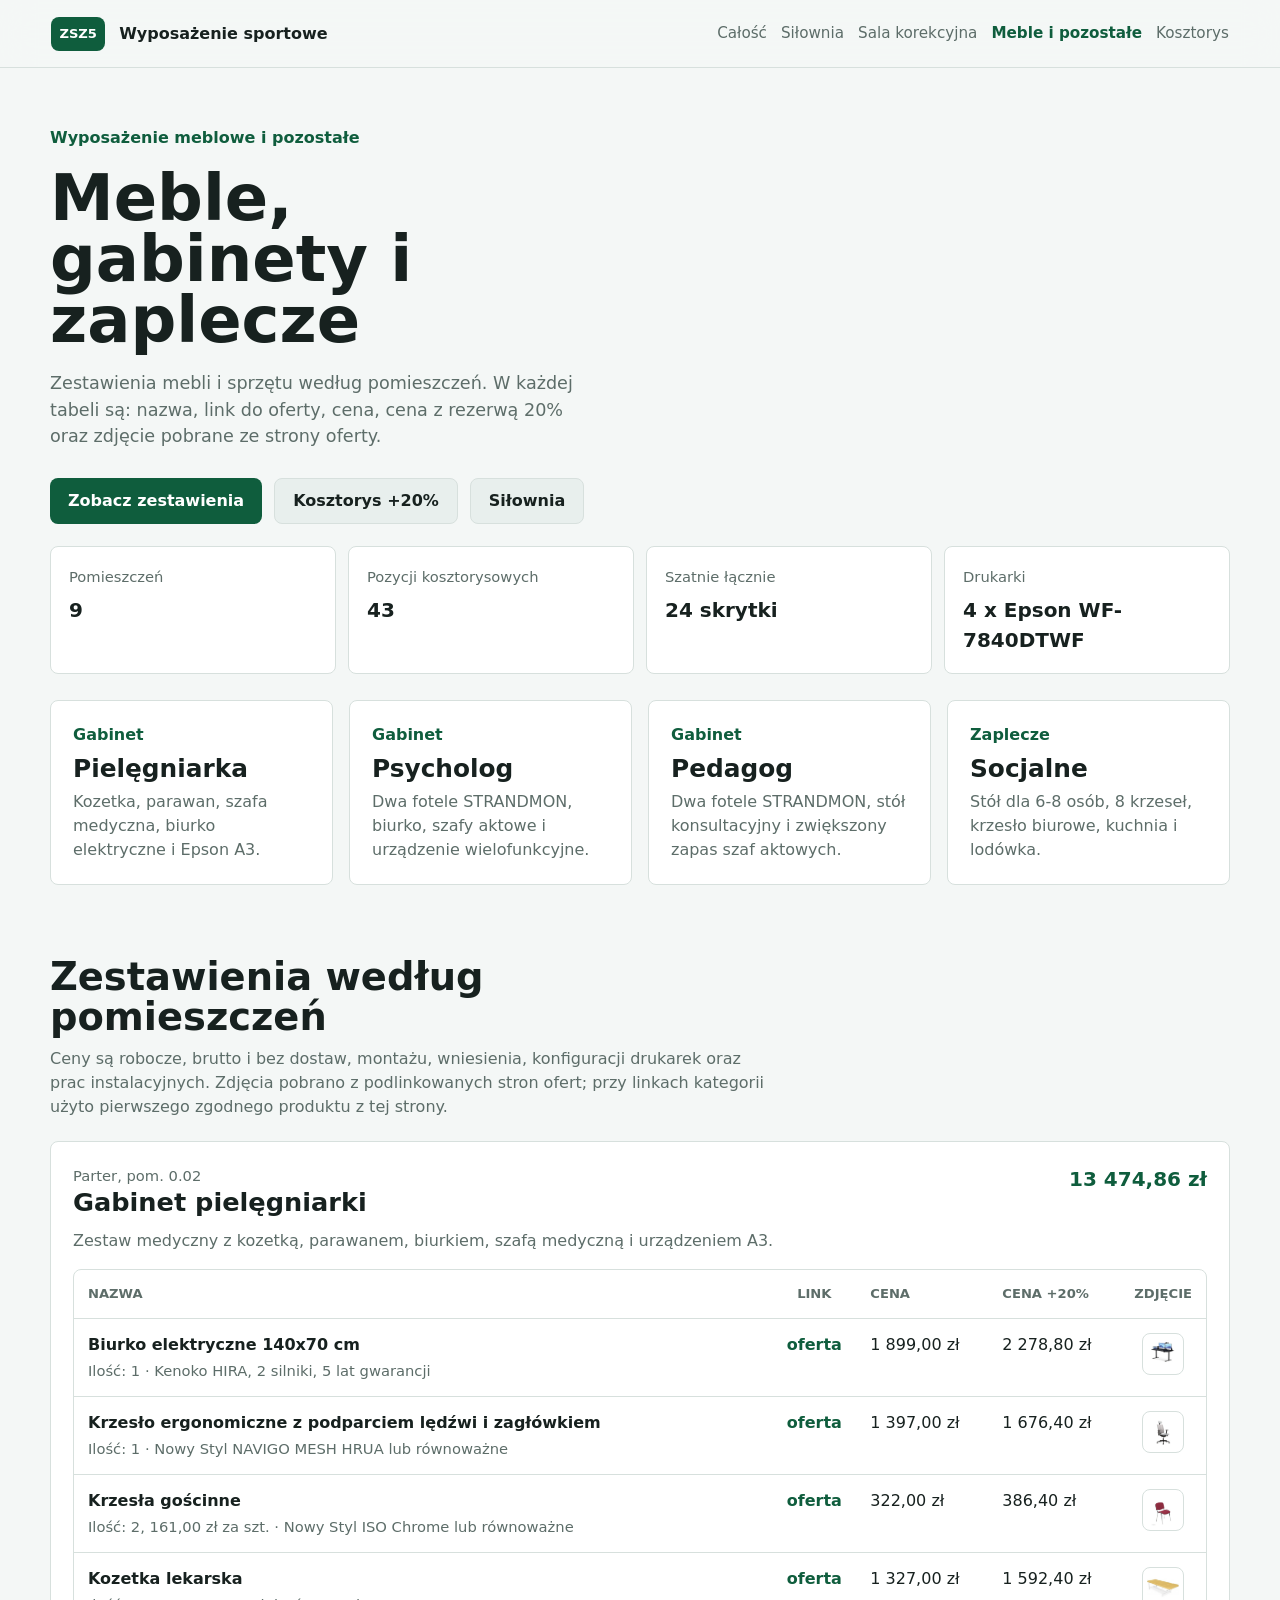
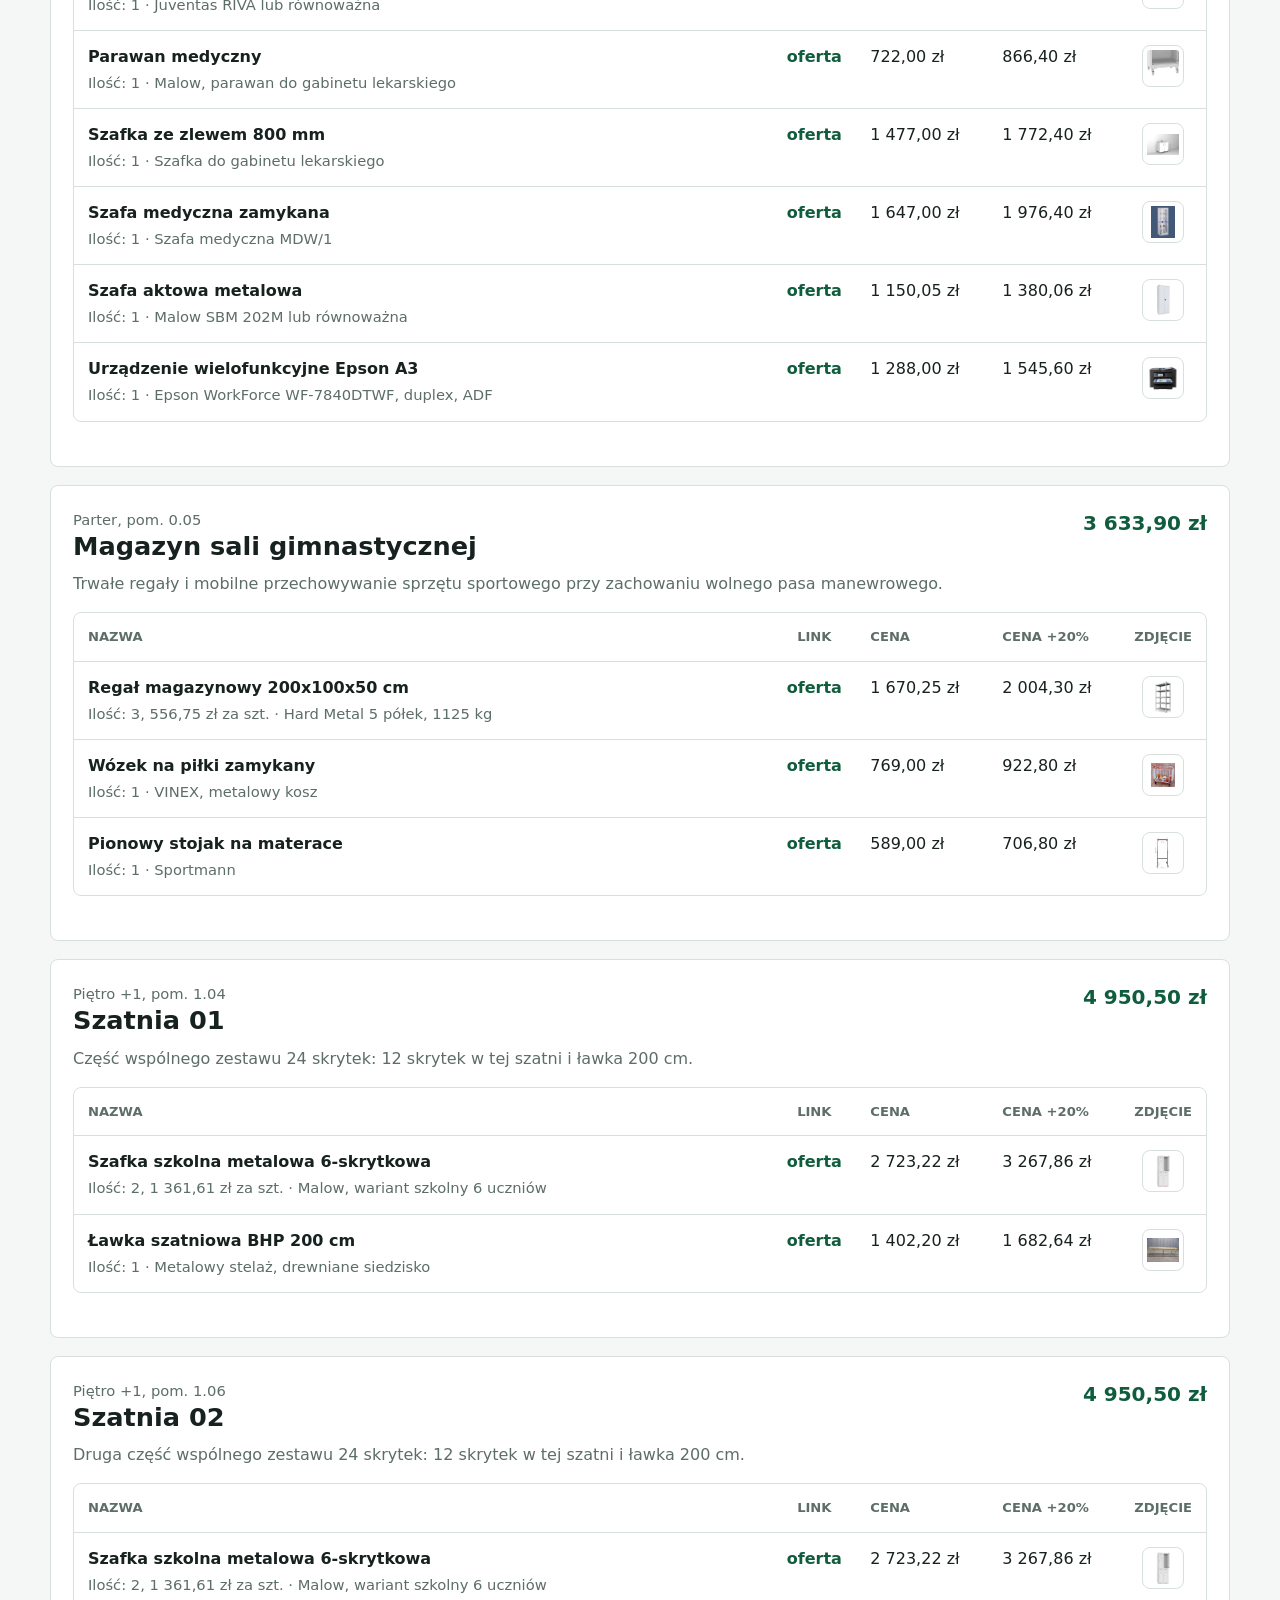
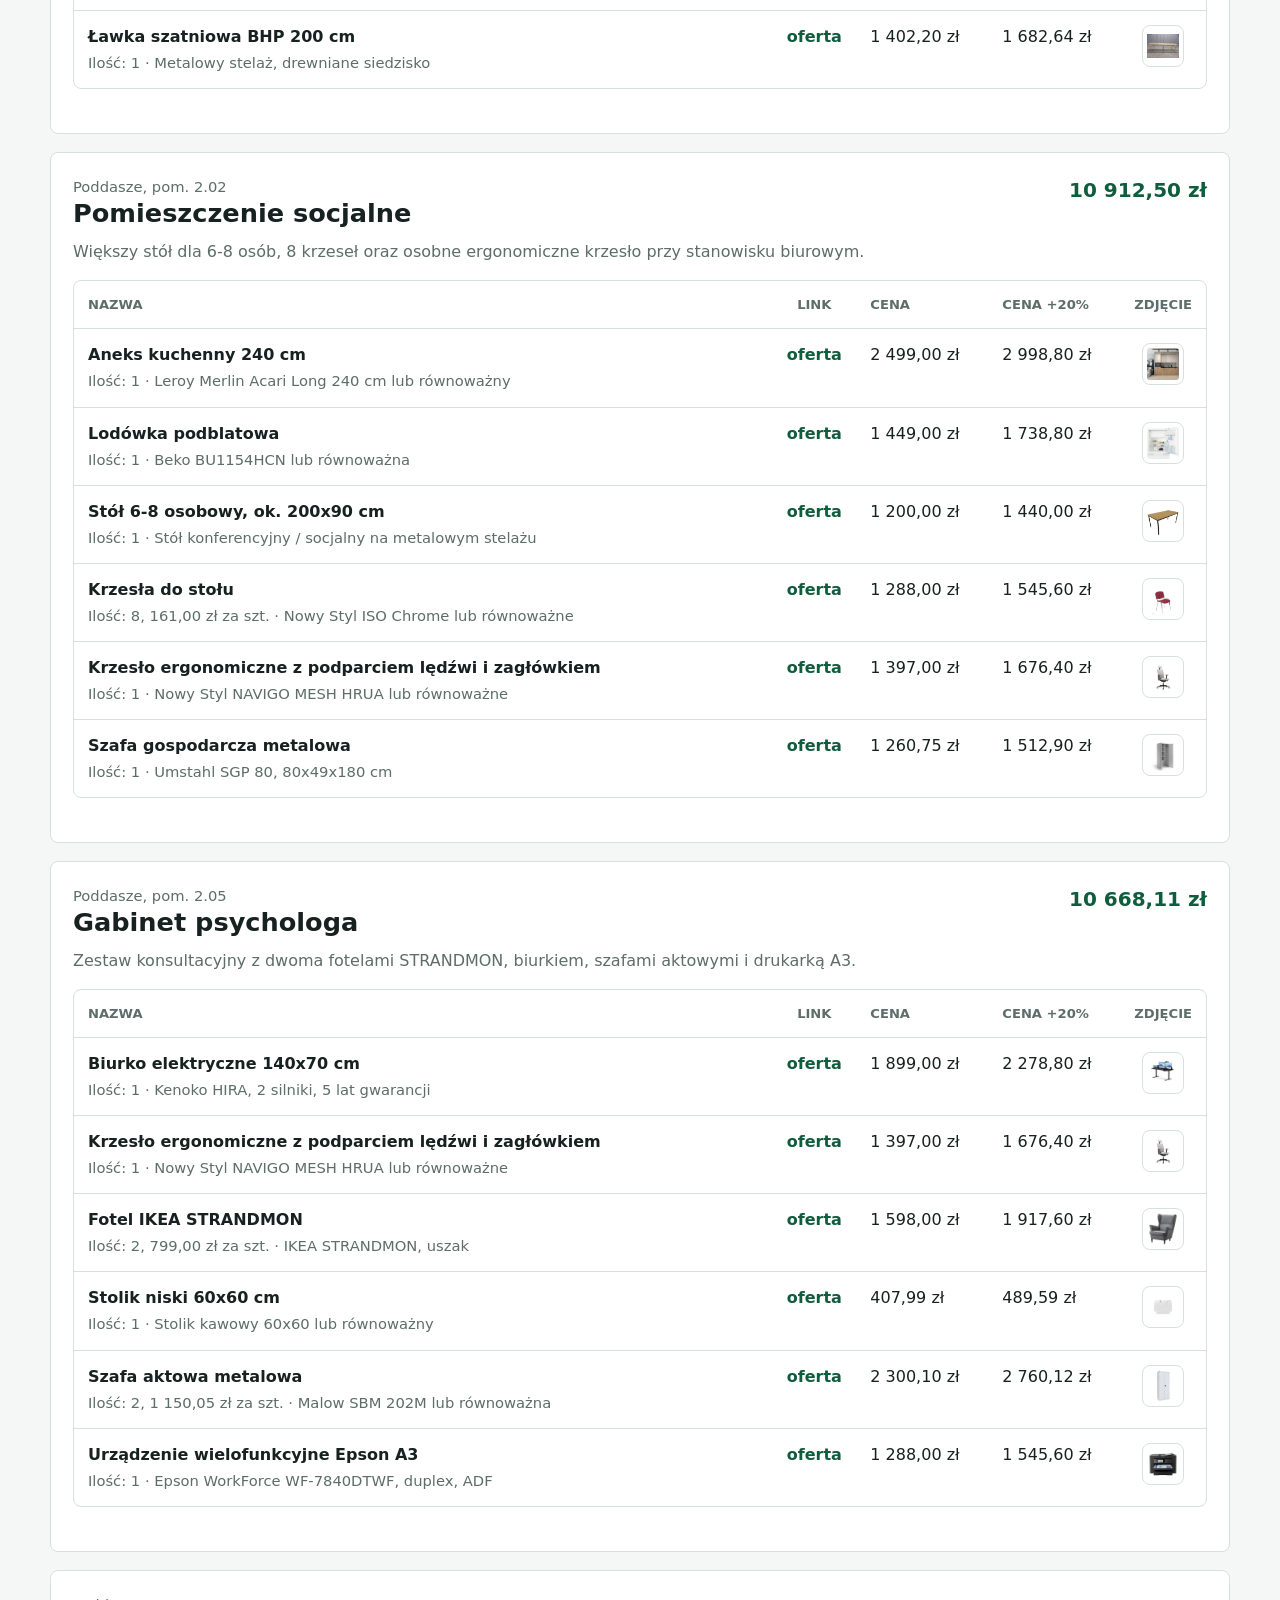
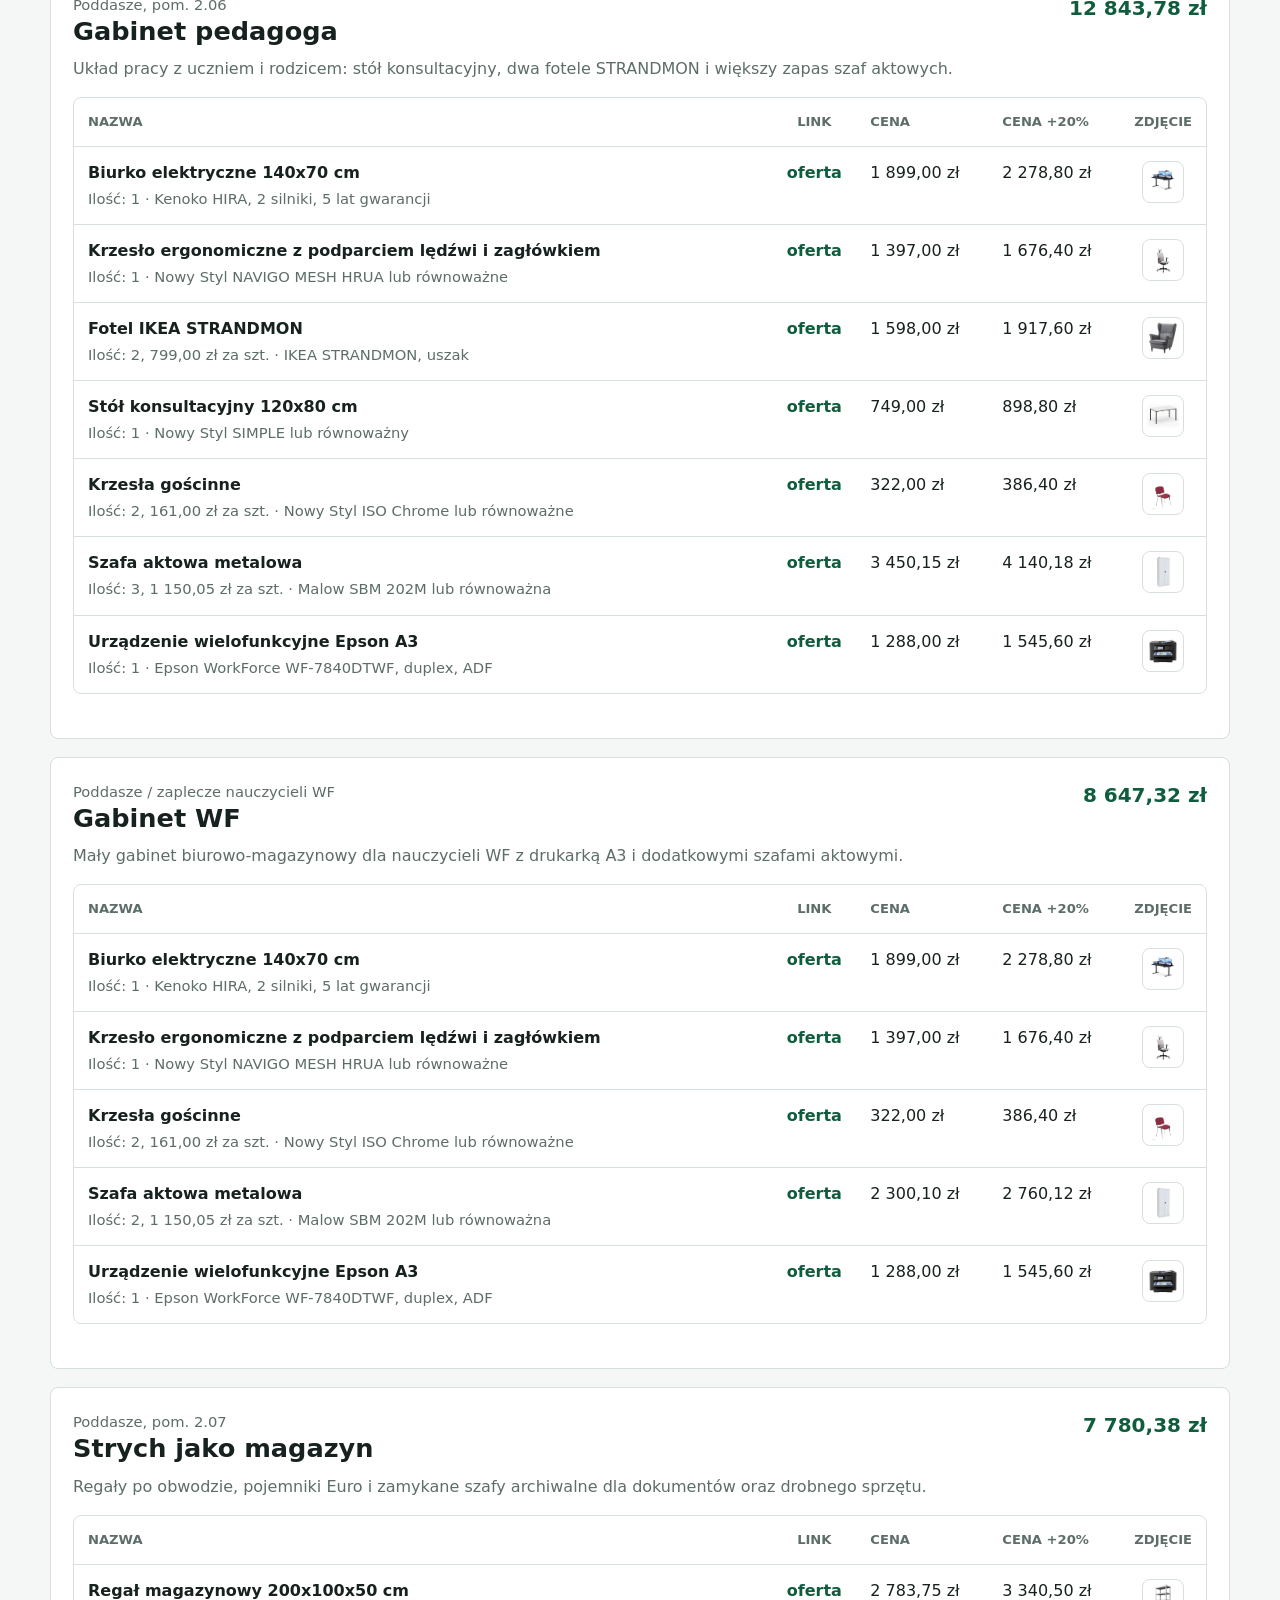
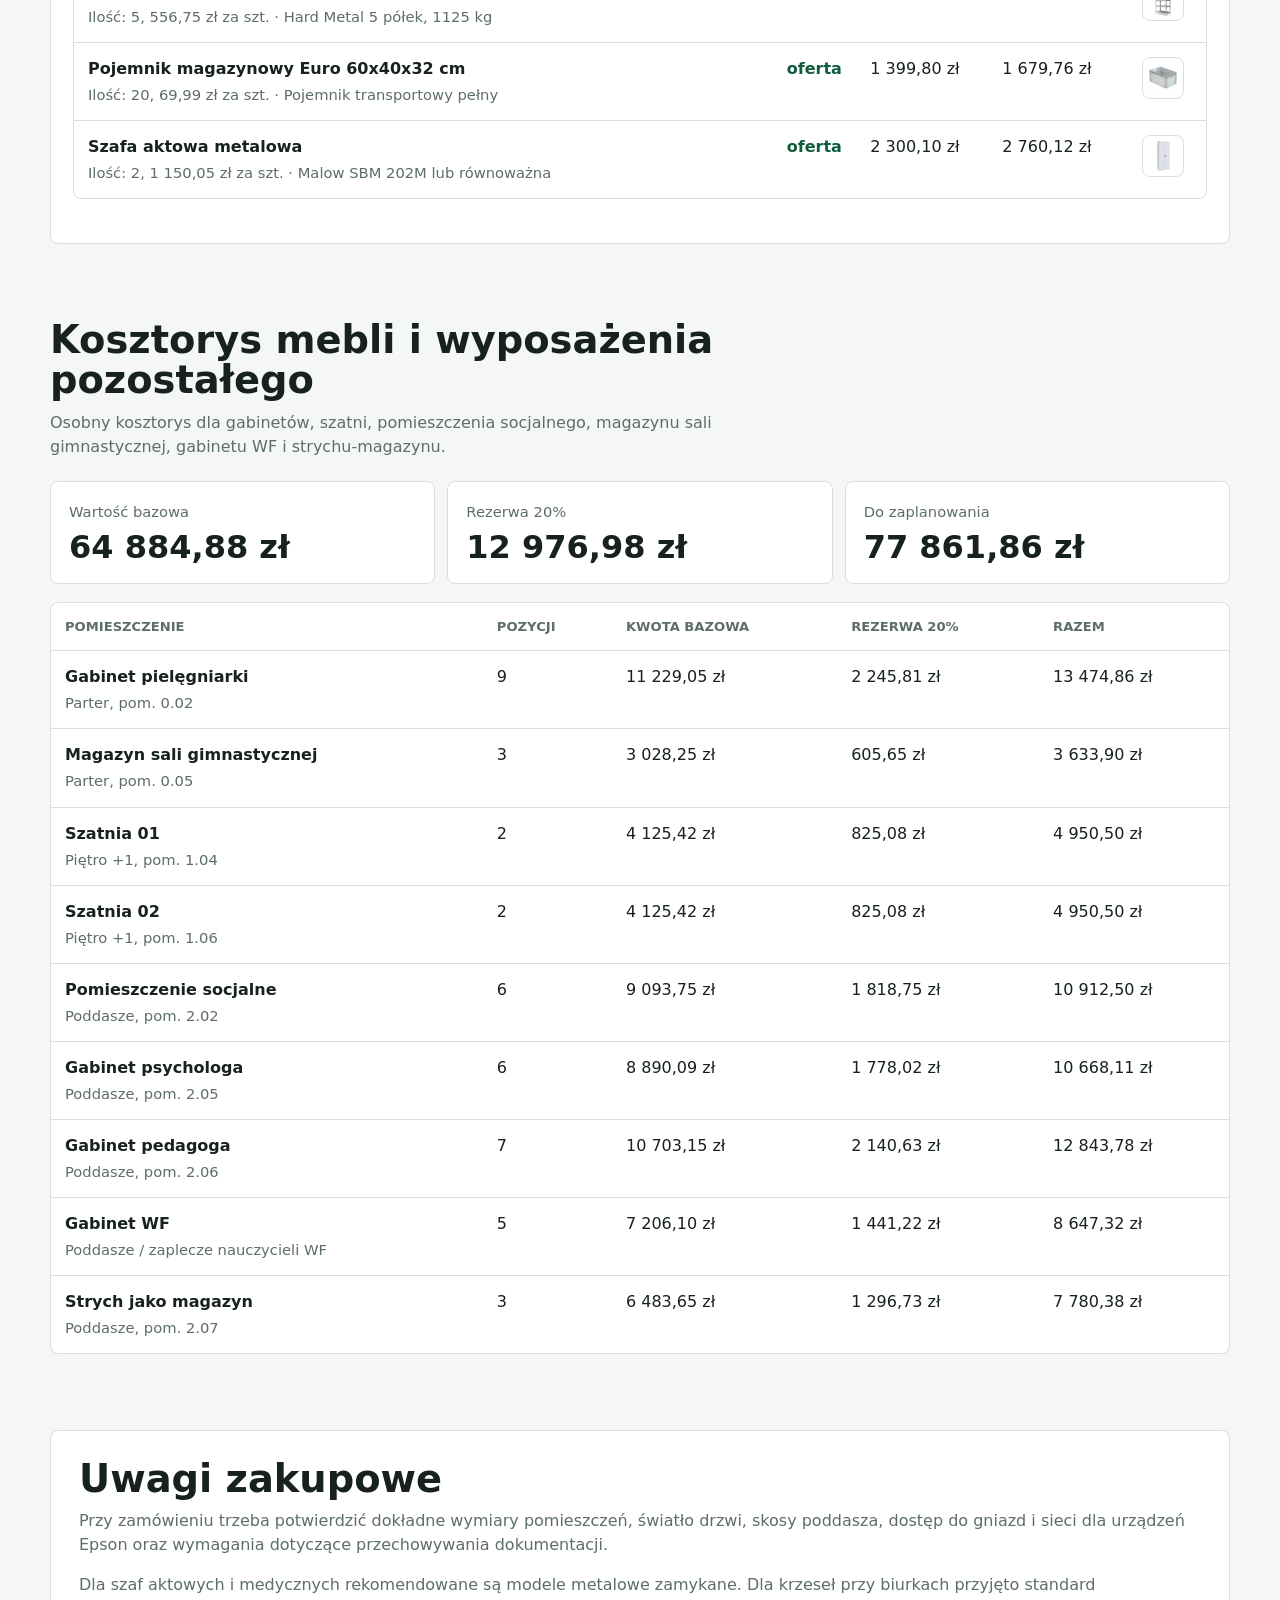
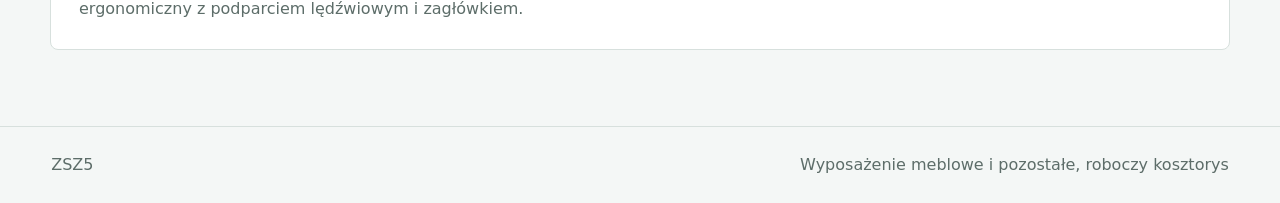
==== commit 4e93943a: "Remove furniture page top gallery" ====
--- a/meble.html
+++ b/meble.html
@@ -26,7 +26,7 @@
     </header>
 
     <main id="top">
-      <section class="hero compact-hero furniture-hero">
+      <section class="hero compact-hero furniture-hero text-only-hero">
         <div class="hero-copy">
           <p class="kicker">Wyposażenie meblowe i pozostałe</p>
           <h1>Meble, gabinety i zaplecze</h1>
@@ -40,9 +40,6 @@
             <a class="button secondary" href="silownia.html">Siłownia</a>
           </div>
         </div>
-        <figure class="hero-media">
-          <img src="assets/images/furniture-offers/furniture-offers-overview.jpg" alt="Zdjęcia produktów z ofert wyposażenia meblowego">
-        </figure>
       </section>
 
       <section class="summary" aria-label="Podsumowanie wyposażenia meblowego">
--- a/styles.css
+++ b/styles.css
@@ -256,6 +256,12 @@
   background: #ffffff;
 }
 
+.text-only-hero {
+  min-height: auto;
+  grid-template-columns: minmax(0, 760px);
+  padding-bottom: 12px;
+}
+
 .summary {
   display: grid;
   grid-template-columns: repeat(4, minmax(0, 1fr));
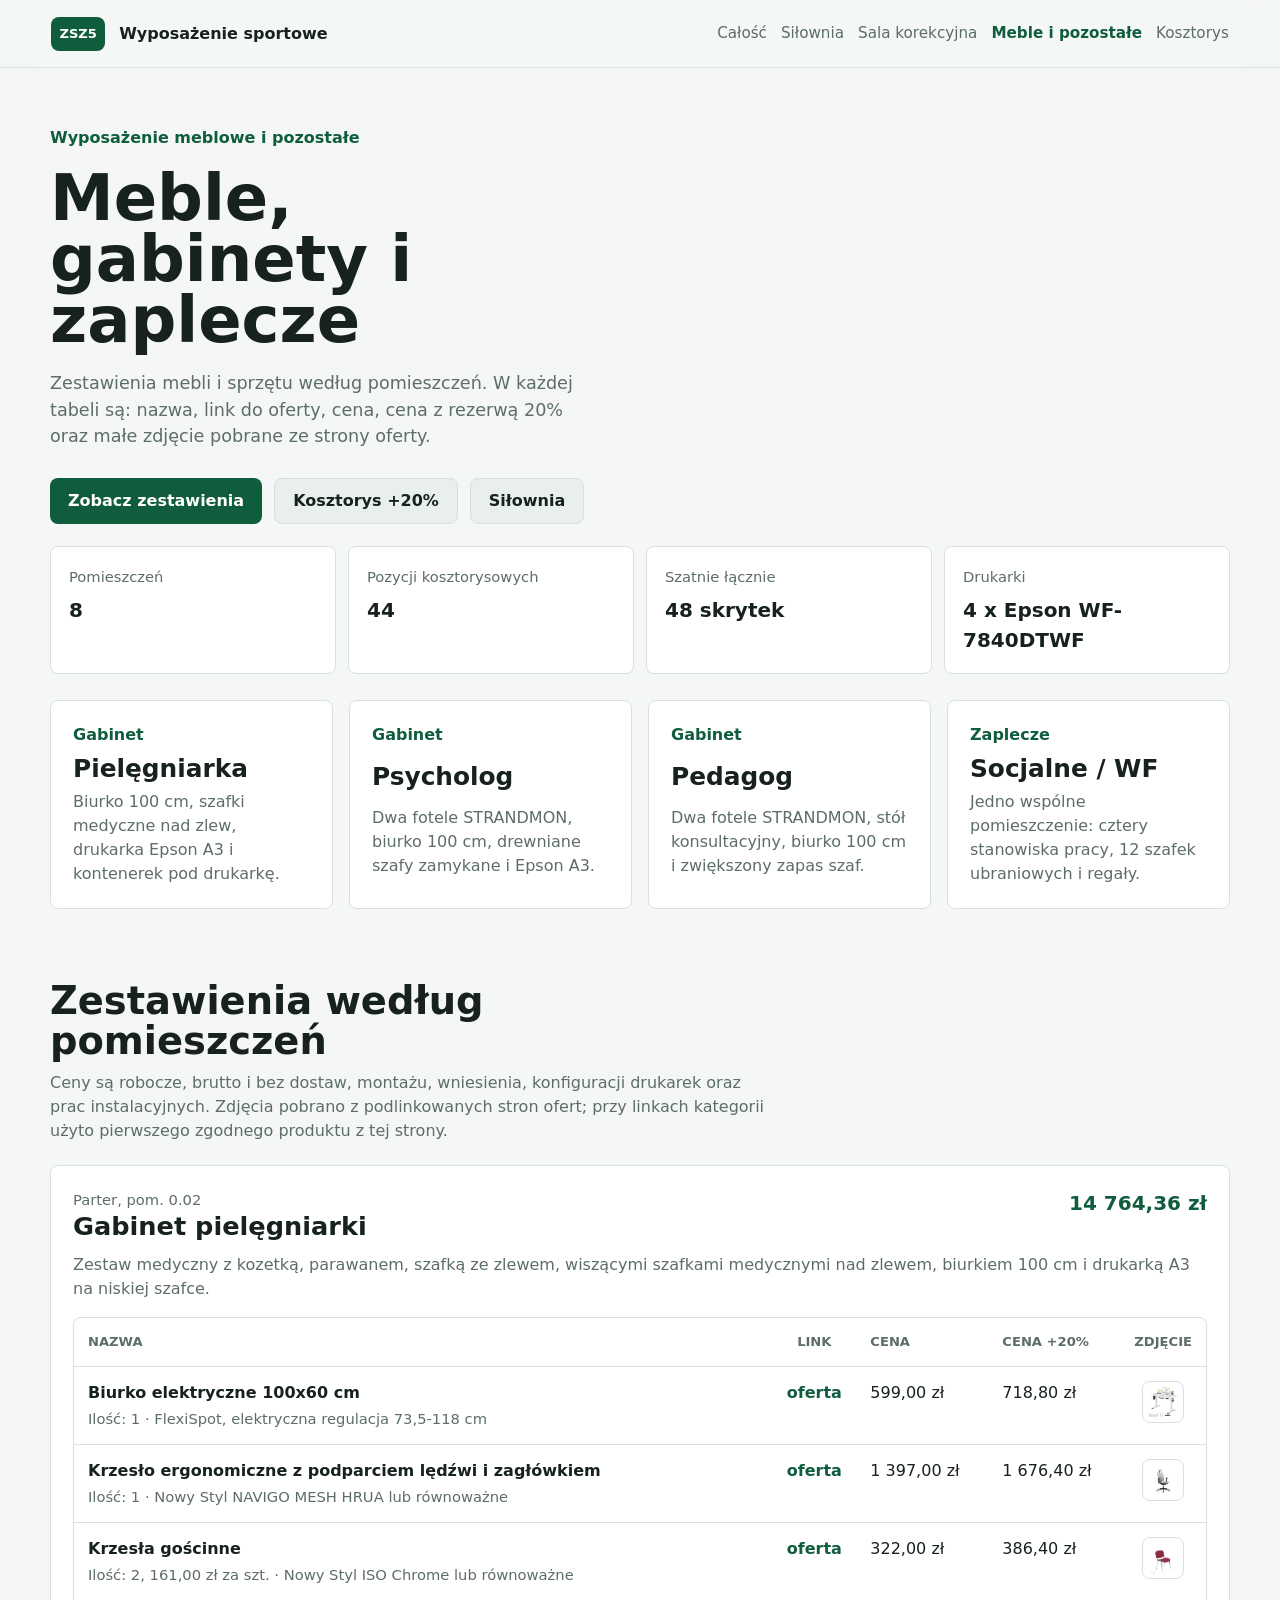
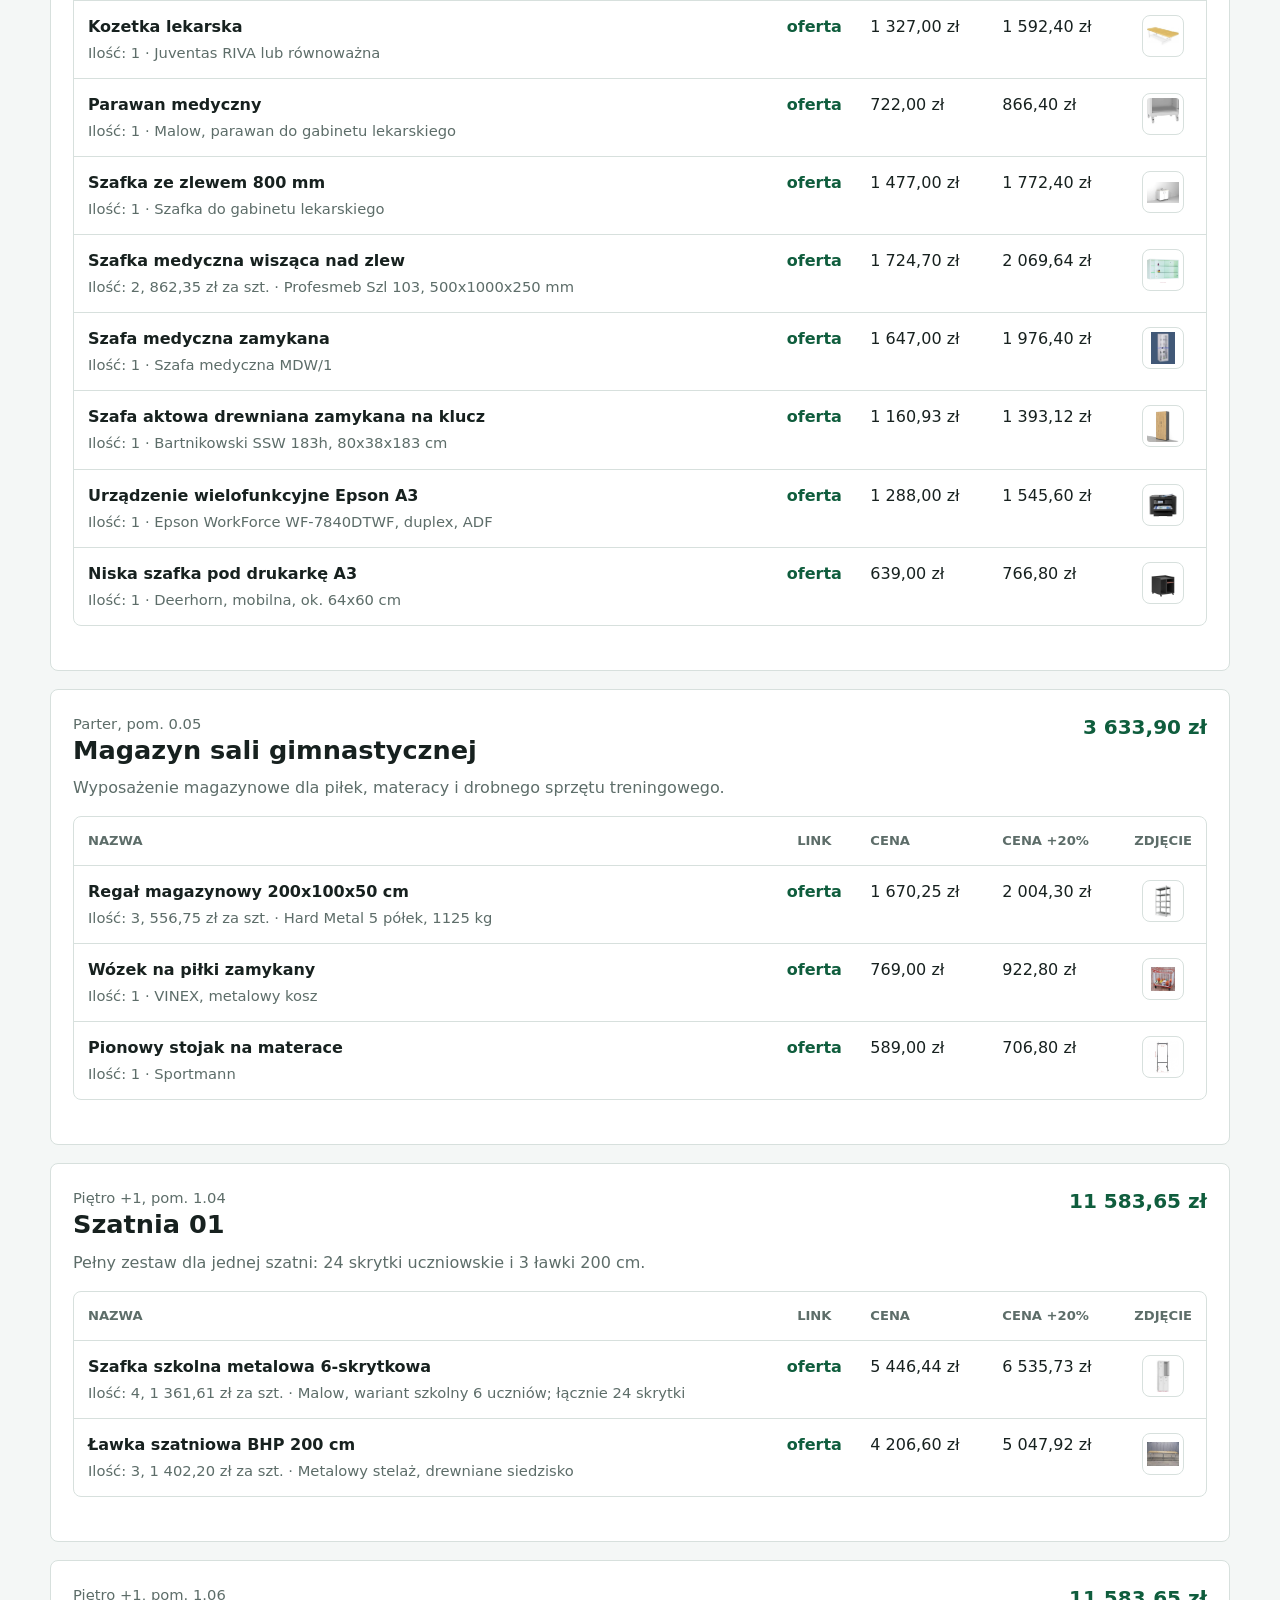
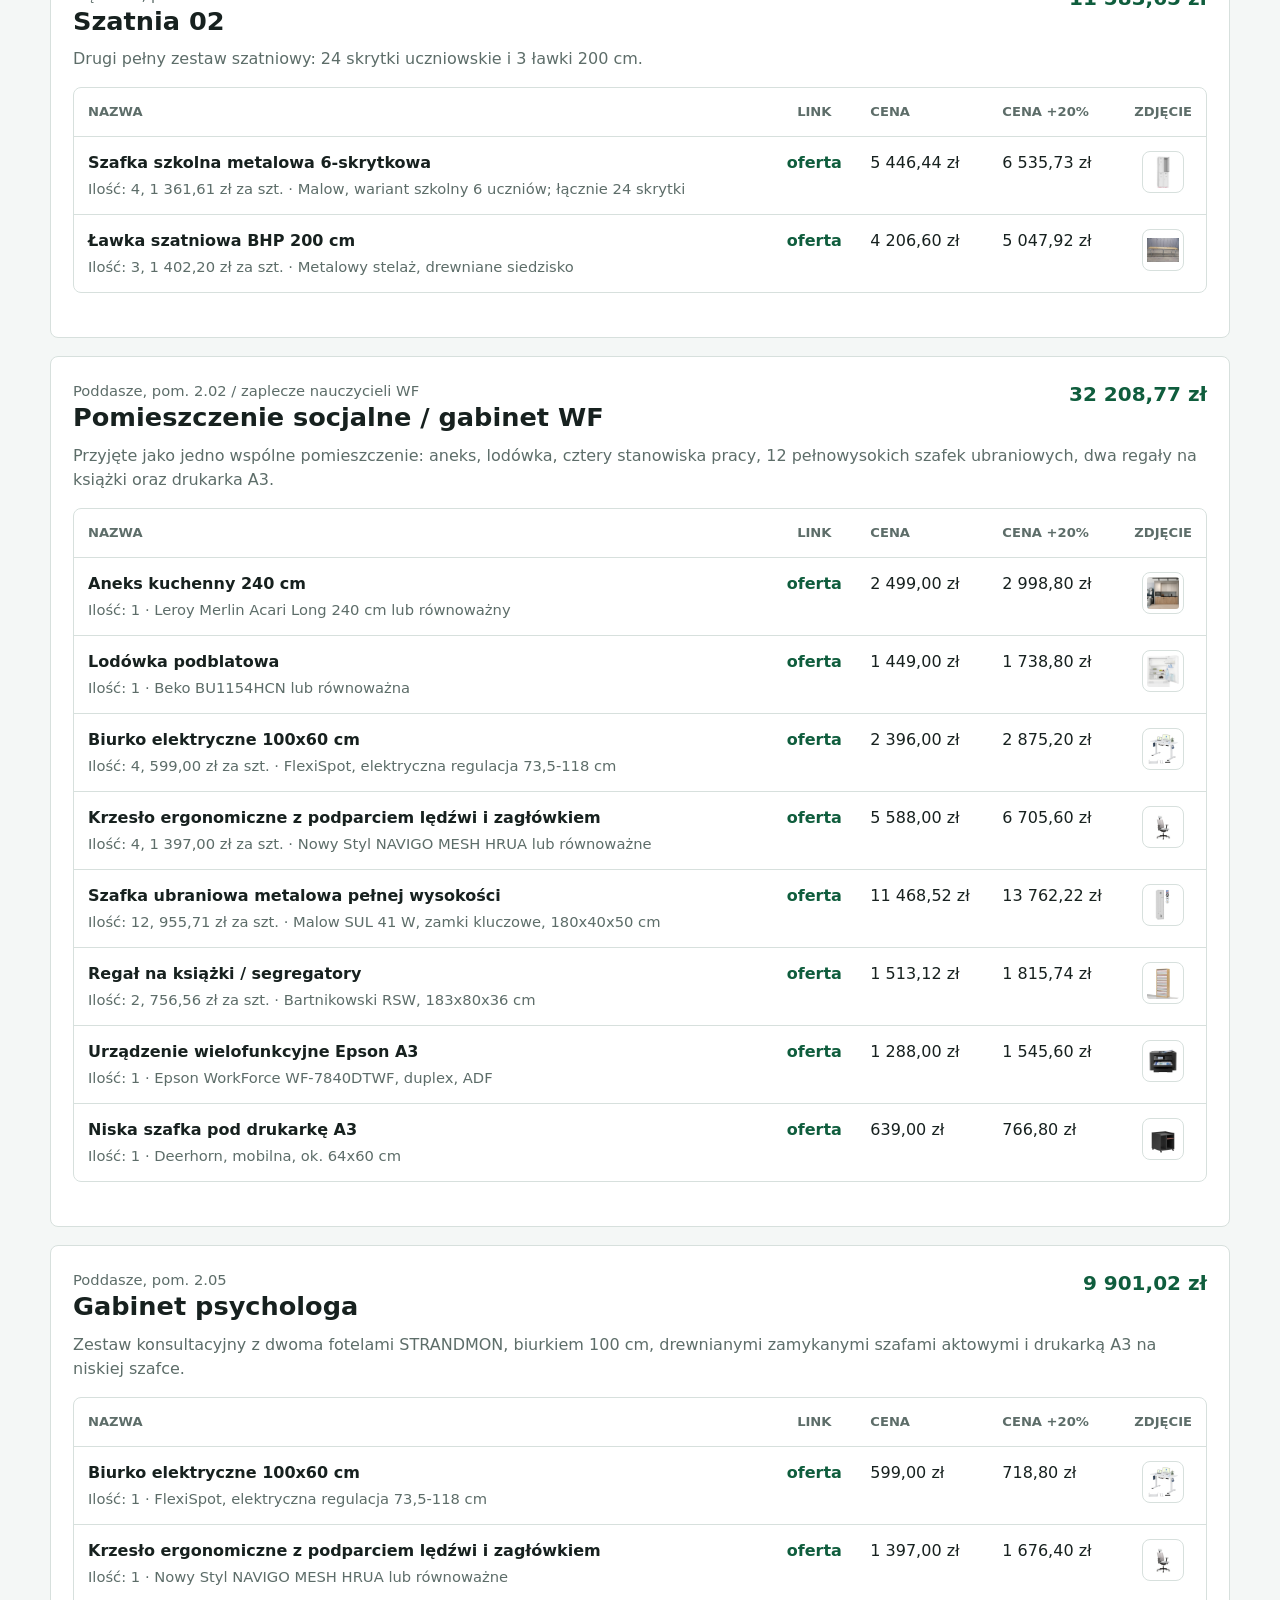
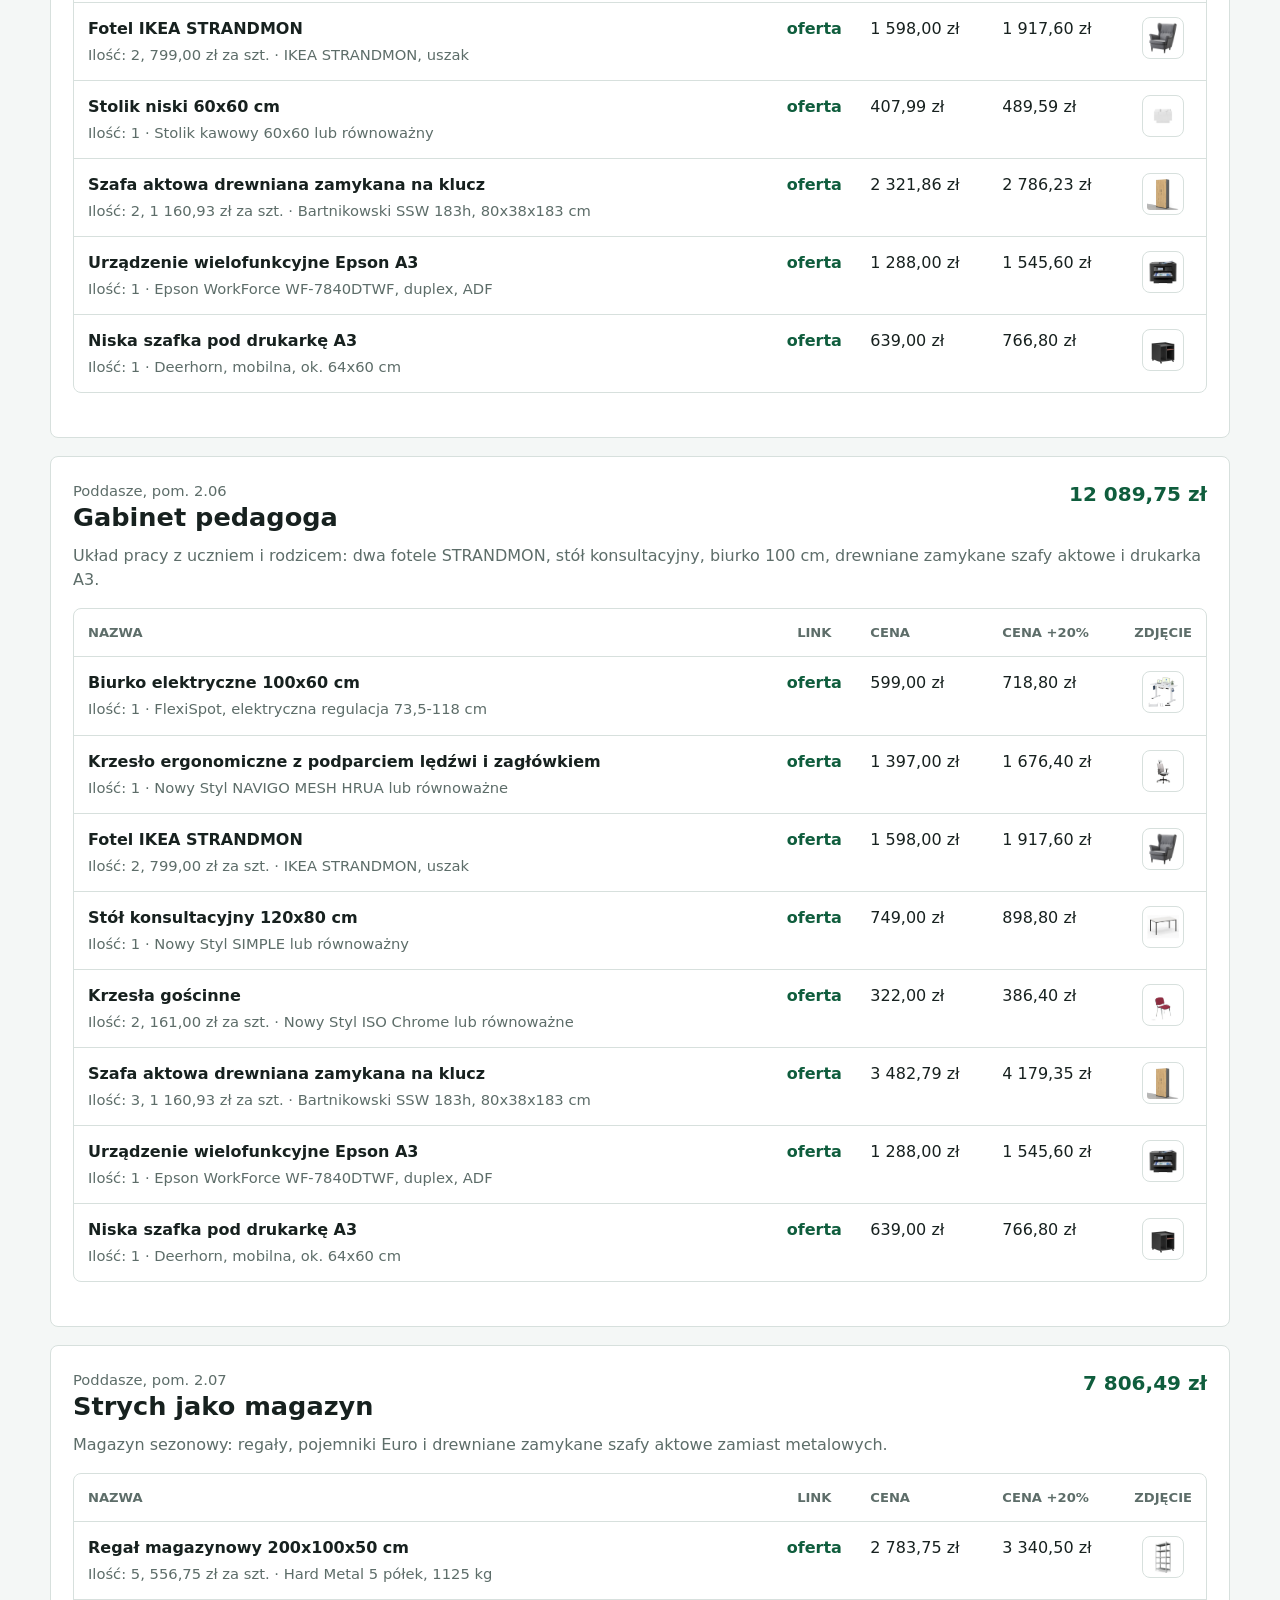
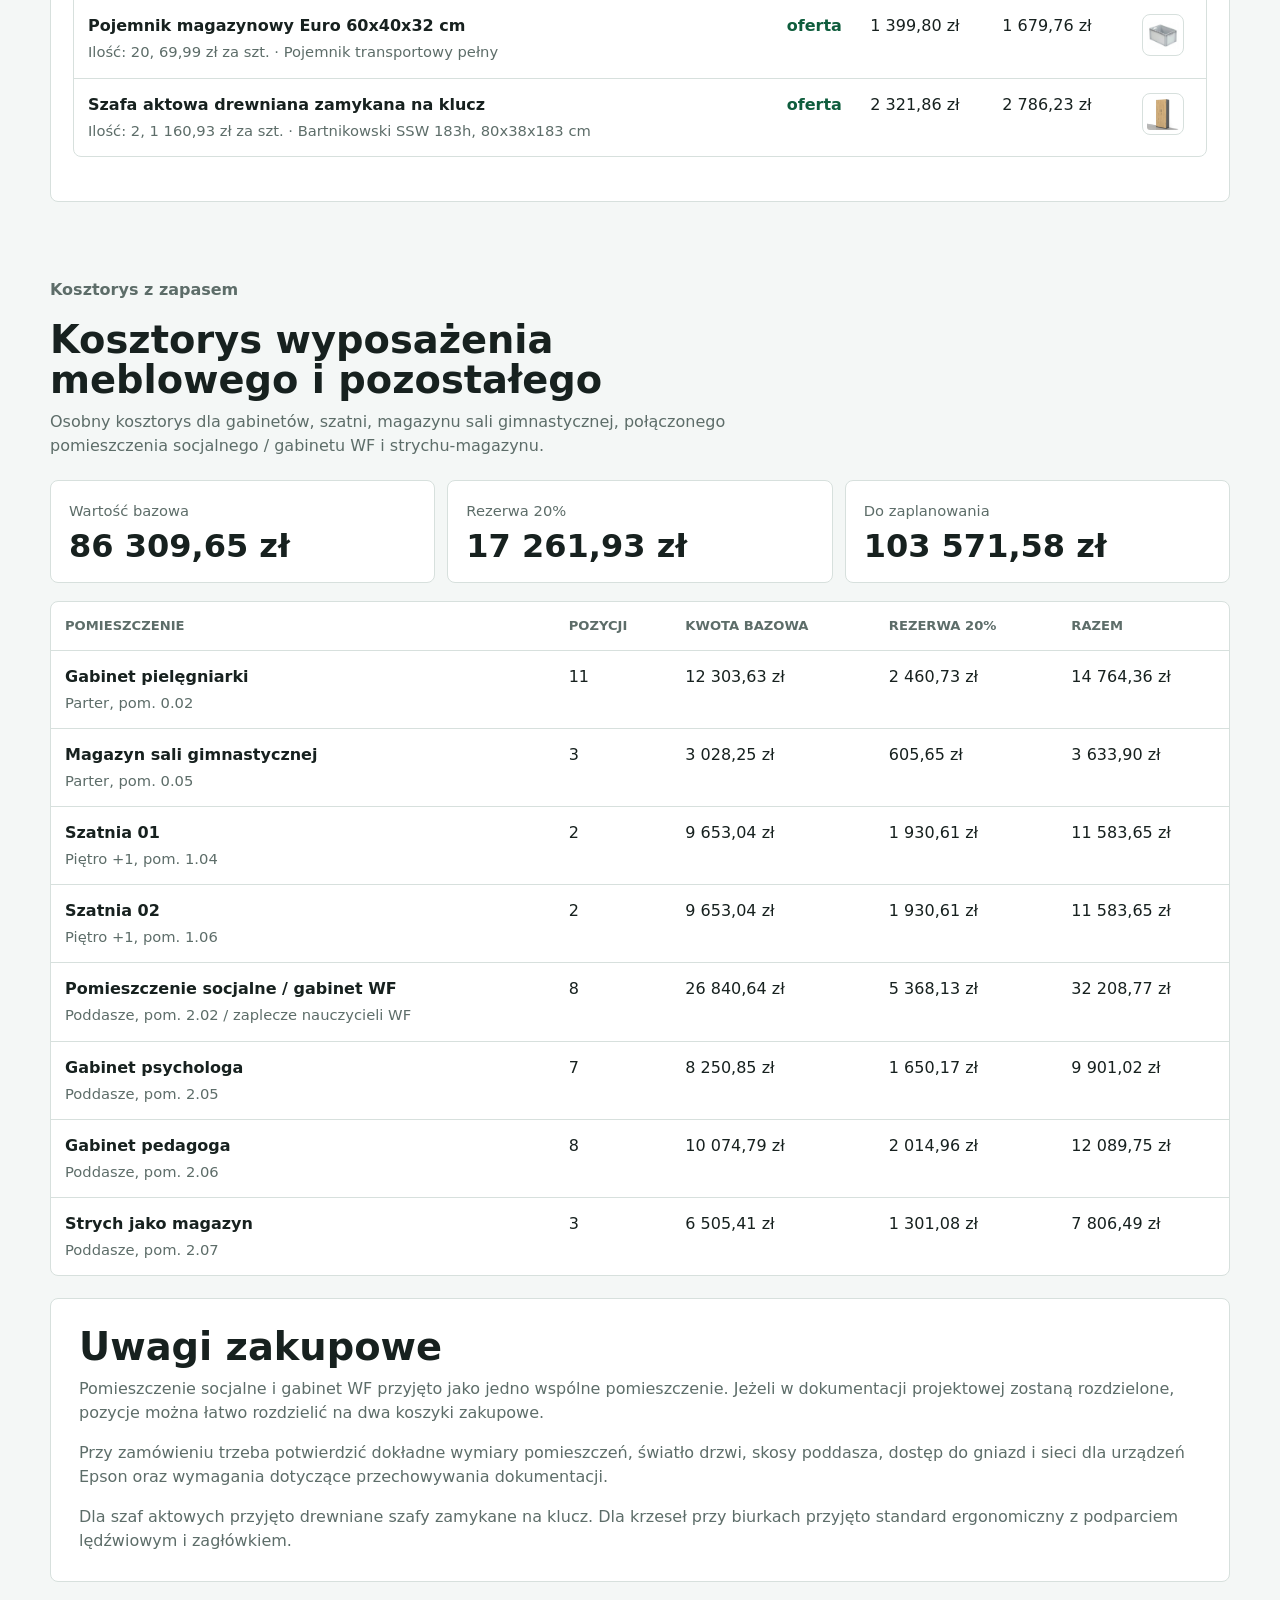
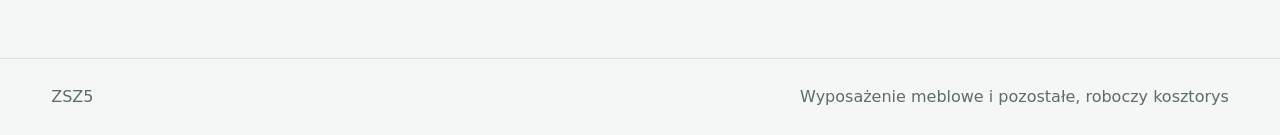
==== commit e6ece7fa: "Update furniture room requirements" ====
--- a/meble.html
+++ b/meble.html
@@ -6,7 +6,7 @@
     <title>Wyposażenie meblowe i pozostałe ZSZ5</title>
     <meta
       name="description"
-      content="Podstrona wyposażenia meblowego i pozostałego: gabinety, szatnie, pomieszczenie socjalne, magazyny, ceny i kosztorys z rezerwą."
+      content="Podstrona wyposażenia meblowego i pozostałego: gabinety, szatnie, pomieszczenie socjalne z gabinetem WF, magazyny, ceny i kosztorys z rezerwą."
     >
     <link rel="stylesheet" href="styles.css">
   </head>
@@ -32,7 +32,7 @@
           <h1>Meble, gabinety i zaplecze</h1>
           <p class="lead">
             Zestawienia mebli i sprzętu według pomieszczeń. W każdej tabeli są: nazwa, link do oferty,
-            cena, cena z rezerwą 20% oraz zdjęcie pobrane ze strony oferty.
+            cena, cena z rezerwą 20% oraz małe zdjęcie pobrane ze strony oferty.
           </p>
           <div class="hero-actions">
             <a class="button primary" href="#pomieszczenia">Zobacz zestawienia</a>
@@ -43,17 +43,17 @@
       </section>
 
       <section class="summary" aria-label="Podsumowanie wyposażenia meblowego">
-        <article><span>Pomieszczeń</span><strong>9</strong></article>
-        <article><span>Pozycji kosztorysowych</span><strong>43</strong></article>
-        <article><span>Szatnie łącznie</span><strong>24 skrytki</strong></article>
+        <article><span>Pomieszczeń</span><strong>8</strong></article>
+        <article><span>Pozycji kosztorysowych</span><strong>44</strong></article>
+        <article><span>Szatnie łącznie</span><strong>48 skrytek</strong></article>
         <article><span>Drukarki</span><strong>4 x Epson WF-7840DTWF</strong></article>
       </section>
 
       <section class="page-links room-jump" aria-label="Szybkie przejście do pomieszczeń">
-        <a class="page-card" href="#pielegniarka"><span>Gabinet</span><strong>Pielęgniarka</strong><p>Kozetka, parawan, szafa medyczna, biurko elektryczne i Epson A3.</p></a>
-        <a class="page-card" href="#psycholog"><span>Gabinet</span><strong>Psycholog</strong><p>Dwa fotele STRANDMON, biurko, szafy aktowe i urządzenie wielofunkcyjne.</p></a>
-        <a class="page-card" href="#pedagog"><span>Gabinet</span><strong>Pedagog</strong><p>Dwa fotele STRANDMON, stół konsultacyjny i zwiększony zapas szaf aktowych.</p></a>
-        <a class="page-card" href="#socjalne"><span>Zaplecze</span><strong>Socjalne</strong><p>Stół dla 6-8 osób, 8 krzeseł, krzesło biurowe, kuchnia i lodówka.</p></a>
+        <a class="page-card" href="#pielegniarka"><span>Gabinet</span><strong>Pielęgniarka</strong><p>Biurko 100 cm, szafki medyczne nad zlew, drukarka Epson A3 i kontenerek pod drukarkę.</p></a>
+        <a class="page-card" href="#psycholog"><span>Gabinet</span><strong>Psycholog</strong><p>Dwa fotele STRANDMON, biurko 100 cm, drewniane szafy zamykane i Epson A3.</p></a>
+        <a class="page-card" href="#pedagog"><span>Gabinet</span><strong>Pedagog</strong><p>Dwa fotele STRANDMON, stół konsultacyjny, biurko 100 cm i zwiększony zapas szaf.</p></a>
+        <a class="page-card" href="#socjalne-wf"><span>Zaplecze</span><strong>Socjalne / WF</strong><p>Jedno wspólne pomieszczenie: cztery stanowiska pracy, 12 szafek ubraniowych i regały.</p></a>
       </section>
 
       <section id="pomieszczenia" class="catalog furniture-catalog">
@@ -66,7 +66,6 @@
         </div>
 
         <div class="room-list furniture-room-list">
-
           <article id="pielegniarka" class="room-card furniture-room-card">
             <div class="room-content">
               <div class="room-heading furniture-room-heading">
@@ -74,27 +73,27 @@
                   <span>Parter, pom. 0.02</span>
                   <h3>Gabinet pielęgniarki</h3>
                 </div>
-                <strong>13 474,86 zł</strong>
-              </div>
-              <p>Zestaw medyczny z kozetką, parawanem, biurkiem, szafą medyczną i urządzeniem A3.</p>
-              <div class="pricing-table-wrap room-table-wrap">
-                <table class="pricing-table room-table furniture-list-table">
-                  <thead>
-                    <tr>
-                      <th>Nazwa</th>
-                      <th>Link</th>
-                      <th>Cena</th>
-                      <th>Cena +20%</th>
-                      <th>Zdjęcie</th>
-                    </tr>
-                  </thead>
-                  <tbody>
-                    <tr>
-                      <td>Biurko elektryczne 140x70 cm<span>Ilość: 1 · Kenoko HIRA, 2 silniki, 5 lat gwarancji</span></td>
-                      <td><a href="https://kenoko.pl/pl/products/biurko-elektryczne-czarny-hira-140x70-cm-368" target="_blank" rel="noopener noreferrer">oferta</a></td>
-                      <td>1 899,00 zł</td>
-                      <td>2 278,80 zł</td>
-                      <td class="thumb-cell"><img class="item-thumb compact-thumb" src="assets/images/furniture-offers/01-biurko-elektryczne-140x70-cm.jpg" alt="Biurko elektryczne 140x70 cm"></td>
+                <strong>14 764,36 zł</strong>
+              </div>
+              <p>Zestaw medyczny z kozetką, parawanem, szafką ze zlewem, wiszącymi szafkami medycznymi nad zlewem, biurkiem 100 cm i drukarką A3 na niskiej szafce.</p>
+              <div class="pricing-table-wrap room-table-wrap">
+                <table class="pricing-table room-table furniture-list-table">
+                  <thead>
+                    <tr>
+                      <th>Nazwa</th>
+                      <th>Link</th>
+                      <th>Cena</th>
+                      <th>Cena +20%</th>
+                      <th>Zdjęcie</th>
+                    </tr>
+                  </thead>
+                  <tbody>
+                    <tr>
+                      <td>Biurko elektryczne 100x60 cm<span>Ilość: 1 · FlexiSpot, elektryczna regulacja 73,5-118 cm</span></td>
+                      <td><a href="https://www.kaufland.pl/product/387563639/" target="_blank" rel="noopener noreferrer">oferta</a></td>
+                      <td>599,00 zł</td>
+                      <td>718,80 zł</td>
+                      <td class="thumb-cell"><img class="item-thumb compact-thumb" src="assets/images/furniture-offers/34-biurko-elektryczne-100x60-cm.jpg" alt="Biurko elektryczne 100x60 cm"></td>
                     </tr>
                     <tr>
                       <td>Krzesło ergonomiczne z podparciem lędźwi i zagłówkiem<span>Ilość: 1 · Nowy Styl NAVIGO MESH HRUA lub równoważne</span></td>
@@ -132,6 +131,13 @@
                       <td class="thumb-cell"><img class="item-thumb compact-thumb" src="assets/images/furniture-offers/06-szafka-ze-zlewem-800-mm.jpg" alt="Szafka ze zlewem 800 mm"></td>
                     </tr>
                     <tr>
+                      <td>Szafka medyczna wisząca nad zlew<span>Ilość: 2, 862,35 zł za szt. · Profesmeb Szl 103, 500x1000x250 mm</span></td>
+                      <td><a href="https://profesmeb.pl/pl/p/Szafka-medyczna-wiszaca-Szl-103/95" target="_blank" rel="noopener noreferrer">oferta</a></td>
+                      <td>1 724,70 zł</td>
+                      <td>2 069,64 zł</td>
+                      <td class="thumb-cell"><img class="item-thumb compact-thumb" src="assets/images/furniture-offers/36-szafka-medyczna-wiszaca-nad-zlew.jpg" alt="Szafka medyczna wisząca nad zlew"></td>
+                    </tr>
+                    <tr>
                       <td>Szafa medyczna zamykana<span>Ilość: 1 · Szafa medyczna MDW/1</span></td>
                       <td><a href="https://e-cezal.pl/pl/c/Szafy-medyczne/33" target="_blank" rel="noopener noreferrer">oferta</a></td>
                       <td>1 647,00 zł</td>
@@ -139,11 +145,11 @@
                       <td class="thumb-cell"><img class="item-thumb compact-thumb" src="assets/images/furniture-offers/07-szafa-medyczna-zamykana.jpg" alt="Szafa medyczna zamykana"></td>
                     </tr>
                     <tr>
-                      <td>Szafa aktowa metalowa<span>Ilość: 1 · Malow SBM 202M lub równoważna</span></td>
-                      <td><a href="https://galter.pl/pl/p/Metalowa-szafa-Sbm-202M-szer.-80-cm-4-polki-MALOW/11" target="_blank" rel="noopener noreferrer">oferta</a></td>
-                      <td>1 150,05 zł</td>
-                      <td>1 380,06 zł</td>
-                      <td class="thumb-cell"><img class="item-thumb compact-thumb" src="assets/images/furniture-offers/08-szafa-aktowa-metalowa.jpg" alt="Szafa aktowa metalowa"></td>
+                      <td>Szafa aktowa drewniana zamykana na klucz<span>Ilość: 1 · Bartnikowski SSW 183h, 80x38x183 cm</span></td>
+                      <td><a href="https://bartnikowskimeble.pl/pl/p/Szafa-biurowa-na-dokumenty-zamykana-na-klucz-SSW-183h-pojemna-o-mocnej-konstrukcji/164" target="_blank" rel="noopener noreferrer">oferta</a></td>
+                      <td>1 160,93 zł</td>
+                      <td>1 393,12 zł</td>
+                      <td class="thumb-cell"><img class="item-thumb compact-thumb" src="assets/images/furniture-offers/38-szafa-aktowa-drewniana-zamykana.jpg" alt="Szafa aktowa drewniana zamykana na klucz"></td>
                     </tr>
                     <tr>
                       <td>Urządzenie wielofunkcyjne Epson A3<span>Ilość: 1 · Epson WorkForce WF-7840DTWF, duplex, ADF</span></td>
@@ -152,6 +158,13 @@
                       <td>1 545,60 zł</td>
                       <td class="thumb-cell"><img class="item-thumb compact-thumb" src="assets/images/furniture-offers/09-urzadzenie-wielofunkcyjne-epson-a3.jpg" alt="Urządzenie wielofunkcyjne Epson A3"></td>
                     </tr>
+                    <tr>
+                      <td>Niska szafka pod drukarkę A3<span>Ilość: 1 · Deerhorn, mobilna, ok. 64x60 cm</span></td>
+                      <td><a href="https://deerhorn.pl/sklep/szafka-pod-drukarke-z-polkami-na-dokumenty-biurowa-mobilna/" target="_blank" rel="noopener noreferrer">oferta</a></td>
+                      <td>639,00 zł</td>
+                      <td>766,80 zł</td>
+                      <td class="thumb-cell"><img class="item-thumb compact-thumb" src="assets/images/furniture-offers/37-szafka-pod-drukarke-a3.jpg" alt="Niska szafka pod drukarkę A3"></td>
+                    </tr>
                   </tbody>
                 </table>
               </div>
@@ -166,7 +179,7 @@
                 </div>
                 <strong>3 633,90 zł</strong>
               </div>
-              <p>Trwałe regały i mobilne przechowywanie sprzętu sportowego przy zachowaniu wolnego pasa manewrowego.</p>
+              <p>Wyposażenie magazynowe dla piłek, materacy i drobnego sprzętu treningowego.</p>
               <div class="pricing-table-wrap room-table-wrap">
                 <table class="pricing-table room-table furniture-list-table">
                   <thead>
@@ -212,33 +225,33 @@
                   <span>Piętro +1, pom. 1.04</span>
                   <h3>Szatnia 01</h3>
                 </div>
-                <strong>4 950,50 zł</strong>
-              </div>
-              <p>Część wspólnego zestawu 24 skrytek: 12 skrytek w tej szatni i ławka 200 cm.</p>
-              <div class="pricing-table-wrap room-table-wrap">
-                <table class="pricing-table room-table furniture-list-table">
-                  <thead>
-                    <tr>
-                      <th>Nazwa</th>
-                      <th>Link</th>
-                      <th>Cena</th>
-                      <th>Cena +20%</th>
-                      <th>Zdjęcie</th>
-                    </tr>
-                  </thead>
-                  <tbody>
-                    <tr>
-                      <td>Szafka szkolna metalowa 6-skrytkowa<span>Ilość: 2, 1 361,61 zł za szt. · Malow, wariant szkolny 6 uczniów</span></td>
+                <strong>11 583,65 zł</strong>
+              </div>
+              <p>Pełny zestaw dla jednej szatni: 24 skrytki uczniowskie i 3 ławki 200 cm.</p>
+              <div class="pricing-table-wrap room-table-wrap">
+                <table class="pricing-table room-table furniture-list-table">
+                  <thead>
+                    <tr>
+                      <th>Nazwa</th>
+                      <th>Link</th>
+                      <th>Cena</th>
+                      <th>Cena +20%</th>
+                      <th>Zdjęcie</th>
+                    </tr>
+                  </thead>
+                  <tbody>
+                    <tr>
+                      <td>Szafka szkolna metalowa 6-skrytkowa<span>Ilość: 4, 1 361,61 zł za szt. · Malow, wariant szkolny 6 uczniów; łącznie 24 skrytki</span></td>
                       <td><a href="https://profesmeb.pl/pl/c/Szafki-szkolne/66" target="_blank" rel="noopener noreferrer">oferta</a></td>
-                      <td>2 723,22 zł</td>
-                      <td>3 267,86 zł</td>
+                      <td>5 446,44 zł</td>
+                      <td>6 535,73 zł</td>
                       <td class="thumb-cell"><img class="item-thumb compact-thumb" src="assets/images/furniture-offers/13-szafka-szkolna-metalowa-6-skrytkowa.jpg" alt="Szafka szkolna metalowa 6-skrytkowa"></td>
                     </tr>
                     <tr>
-                      <td>Ławka szatniowa BHP 200 cm<span>Ilość: 1 · Metalowy stelaż, drewniane siedzisko</span></td>
+                      <td>Ławka szatniowa BHP 200 cm<span>Ilość: 3, 1 402,20 zł za szt. · Metalowy stelaż, drewniane siedzisko</span></td>
                       <td><a href="https://mebiuro.pl/pl/p/Lawka-metalowa-do-szatni-BHP-200-cm-LO-20-z-siedziskiem-drewnianym-laweczka-szatniowa-socjalna/809" target="_blank" rel="noopener noreferrer">oferta</a></td>
-                      <td>1 402,20 zł</td>
-                      <td>1 682,64 zł</td>
+                      <td>4 206,60 zł</td>
+                      <td>5 047,92 zł</td>
                       <td class="thumb-cell"><img class="item-thumb compact-thumb" src="assets/images/furniture-offers/14-awka-szatniowa-bhp-200-cm.jpg" alt="Ławka szatniowa BHP 200 cm"></td>
                     </tr>
                   </tbody>
@@ -253,33 +266,33 @@
                   <span>Piętro +1, pom. 1.06</span>
                   <h3>Szatnia 02</h3>
                 </div>
-                <strong>4 950,50 zł</strong>
-              </div>
-              <p>Druga część wspólnego zestawu 24 skrytek: 12 skrytek w tej szatni i ławka 200 cm.</p>
-              <div class="pricing-table-wrap room-table-wrap">
-                <table class="pricing-table room-table furniture-list-table">
-                  <thead>
-                    <tr>
-                      <th>Nazwa</th>
-                      <th>Link</th>
-                      <th>Cena</th>
-                      <th>Cena +20%</th>
-                      <th>Zdjęcie</th>
-                    </tr>
-                  </thead>
-                  <tbody>
-                    <tr>
-                      <td>Szafka szkolna metalowa 6-skrytkowa<span>Ilość: 2, 1 361,61 zł za szt. · Malow, wariant szkolny 6 uczniów</span></td>
+                <strong>11 583,65 zł</strong>
+              </div>
+              <p>Drugi pełny zestaw szatniowy: 24 skrytki uczniowskie i 3 ławki 200 cm.</p>
+              <div class="pricing-table-wrap room-table-wrap">
+                <table class="pricing-table room-table furniture-list-table">
+                  <thead>
+                    <tr>
+                      <th>Nazwa</th>
+                      <th>Link</th>
+                      <th>Cena</th>
+                      <th>Cena +20%</th>
+                      <th>Zdjęcie</th>
+                    </tr>
+                  </thead>
+                  <tbody>
+                    <tr>
+                      <td>Szafka szkolna metalowa 6-skrytkowa<span>Ilość: 4, 1 361,61 zł za szt. · Malow, wariant szkolny 6 uczniów; łącznie 24 skrytki</span></td>
                       <td><a href="https://profesmeb.pl/pl/c/Szafki-szkolne/66" target="_blank" rel="noopener noreferrer">oferta</a></td>
-                      <td>2 723,22 zł</td>
-                      <td>3 267,86 zł</td>
+                      <td>5 446,44 zł</td>
+                      <td>6 535,73 zł</td>
                       <td class="thumb-cell"><img class="item-thumb compact-thumb" src="assets/images/furniture-offers/13-szafka-szkolna-metalowa-6-skrytkowa.jpg" alt="Szafka szkolna metalowa 6-skrytkowa"></td>
                     </tr>
                     <tr>
-                      <td>Ławka szatniowa BHP 200 cm<span>Ilość: 1 · Metalowy stelaż, drewniane siedzisko</span></td>
+                      <td>Ławka szatniowa BHP 200 cm<span>Ilość: 3, 1 402,20 zł za szt. · Metalowy stelaż, drewniane siedzisko</span></td>
                       <td><a href="https://mebiuro.pl/pl/p/Lawka-metalowa-do-szatni-BHP-200-cm-LO-20-z-siedziskiem-drewnianym-laweczka-szatniowa-socjalna/809" target="_blank" rel="noopener noreferrer">oferta</a></td>
-                      <td>1 402,20 zł</td>
-                      <td>1 682,64 zł</td>
+                      <td>4 206,60 zł</td>
+                      <td>5 047,92 zł</td>
                       <td class="thumb-cell"><img class="item-thumb compact-thumb" src="assets/images/furniture-offers/14-awka-szatniowa-bhp-200-cm.jpg" alt="Ławka szatniowa BHP 200 cm"></td>
                     </tr>
                   </tbody>
@@ -287,16 +300,16 @@
               </div>
             </div>
           </article>
-          <article id="socjalne" class="room-card furniture-room-card">
-            <div class="room-content">
-              <div class="room-heading furniture-room-heading">
-                <div>
-                  <span>Poddasze, pom. 2.02</span>
-                  <h3>Pomieszczenie socjalne</h3>
-                </div>
-                <strong>10 912,50 zł</strong>
-              </div>
-              <p>Większy stół dla 6-8 osób, 8 krzeseł oraz osobne ergonomiczne krzesło przy stanowisku biurowym.</p>
+          <article id="socjalne-wf" class="room-card furniture-room-card">
+            <div class="room-content">
+              <div class="room-heading furniture-room-heading">
+                <div>
+                  <span>Poddasze, pom. 2.02 / zaplecze nauczycieli WF</span>
+                  <h3>Pomieszczenie socjalne / gabinet WF</h3>
+                </div>
+                <strong>32 208,77 zł</strong>
+              </div>
+              <p>Przyjęte jako jedno wspólne pomieszczenie: aneks, lodówka, cztery stanowiska pracy, 12 pełnowysokich szafek ubraniowych, dwa regały na książki oraz drukarka A3.</p>
               <div class="pricing-table-wrap room-table-wrap">
                 <table class="pricing-table room-table furniture-list-table">
                   <thead>
@@ -324,18 +337,80 @@
                       <td class="thumb-cell"><img class="item-thumb compact-thumb" src="assets/images/furniture-offers/18-lodowka-podblatowa.jpg" alt="Lodówka podblatowa"></td>
                     </tr>
                     <tr>
-                      <td>Stół 6-8 osobowy, ok. 200x90 cm<span>Ilość: 1 · Stół konferencyjny / socjalny na metalowym stelażu</span></td>
-                      <td><a href="https://www.selprim.pl/stoly-konferencyjne%2Cc632.html" target="_blank" rel="noopener noreferrer">oferta</a></td>
-                      <td>1 200,00 zł</td>
-                      <td>1 440,00 zł</td>
-                      <td class="thumb-cell"><img class="item-thumb compact-thumb" src="assets/images/furniture-offers/19-sto-6-8-osobowy-ok-200x90-cm.jpg" alt="Stół 6-8 osobowy, ok. 200x90 cm"></td>
-                    </tr>
-                    <tr>
-                      <td>Krzesła do stołu<span>Ilość: 8, 161,00 zł za szt. · Nowy Styl ISO Chrome lub równoważne</span></td>
-                      <td><a href="https://modnekrzesla.pl/krzeslo-iso-chrome-basic-nowy-styl" target="_blank" rel="noopener noreferrer">oferta</a></td>
+                      <td>Biurko elektryczne 100x60 cm<span>Ilość: 4, 599,00 zł za szt. · FlexiSpot, elektryczna regulacja 73,5-118 cm</span></td>
+                      <td><a href="https://www.kaufland.pl/product/387563639/" target="_blank" rel="noopener noreferrer">oferta</a></td>
+                      <td>2 396,00 zł</td>
+                      <td>2 875,20 zł</td>
+                      <td class="thumb-cell"><img class="item-thumb compact-thumb" src="assets/images/furniture-offers/34-biurko-elektryczne-100x60-cm.jpg" alt="Biurko elektryczne 100x60 cm"></td>
+                    </tr>
+                    <tr>
+                      <td>Krzesło ergonomiczne z podparciem lędźwi i zagłówkiem<span>Ilość: 4, 1 397,00 zł za szt. · Nowy Styl NAVIGO MESH HRUA lub równoważne</span></td>
+                      <td><a href="https://kamilameble.pl/tanie-krzesla-biurowe-obrotowe/3478-krzeslo-navigo-mesh-hrua-fs-black.html" target="_blank" rel="noopener noreferrer">oferta</a></td>
+                      <td>5 588,00 zł</td>
+                      <td>6 705,60 zł</td>
+                      <td class="thumb-cell"><img class="item-thumb compact-thumb" src="assets/images/furniture-offers/02-krzeso-ergonomiczne-z-podparciem-ledzwi-i-zagowkiem.jpg" alt="Krzesło ergonomiczne z podparciem lędźwi i zagłówkiem"></td>
+                    </tr>
+                    <tr>
+                      <td>Szafka ubraniowa metalowa pełnej wysokości<span>Ilość: 12, 955,71 zł za szt. · Malow SUL 41 W, zamki kluczowe, 180x40x50 cm</span></td>
+                      <td><a href="https://mebiuro.pl/pl/p/Metalowa-szafa-ubraniowa-SUL-41-W-z-drzwiami-L-szafka-BHP-do-szatni/819" target="_blank" rel="noopener noreferrer">oferta</a></td>
+                      <td>11 468,52 zł</td>
+                      <td>13 762,22 zł</td>
+                      <td class="thumb-cell"><img class="item-thumb compact-thumb" src="assets/images/furniture-offers/35-szafa-ubraniowa-metalowa-pelna-wysokosc.webp" alt="Szafka ubraniowa metalowa pełnej wysokości"></td>
+                    </tr>
+                    <tr>
+                      <td>Regał na książki / segregatory<span>Ilość: 2, 756,56 zł za szt. · Bartnikowski RSW, 183x80x36 cm</span></td>
+                      <td><a href="https://bartnikowskimeble.pl/pl/p/Szafa-biurowa-regal-otwarty-RSW-na-segregatory/281" target="_blank" rel="noopener noreferrer">oferta</a></td>
+                      <td>1 513,12 zł</td>
+                      <td>1 815,74 zł</td>
+                      <td class="thumb-cell"><img class="item-thumb compact-thumb" src="assets/images/furniture-offers/39-regal-na-ksiazki-biurowy.jpg" alt="Regał na książki / segregatory"></td>
+                    </tr>
+                    <tr>
+                      <td>Urządzenie wielofunkcyjne Epson A3<span>Ilość: 1 · Epson WorkForce WF-7840DTWF, duplex, ADF</span></td>
+                      <td><a href="https://www.123drukuj.pl/Epson-WorkForce-WF-7840DTWF-urzadzenie-wielofunkcyjne-atramentowe-A3-z-wifi-4w1-C11CH67402-i62808.html" target="_blank" rel="noopener noreferrer">oferta</a></td>
                       <td>1 288,00 zł</td>
                       <td>1 545,60 zł</td>
-                      <td class="thumb-cell"><img class="item-thumb compact-thumb" src="assets/images/furniture-offers/03-krzesa-goscinne.jpg" alt="Krzesła do stołu"></td>
+                      <td class="thumb-cell"><img class="item-thumb compact-thumb" src="assets/images/furniture-offers/09-urzadzenie-wielofunkcyjne-epson-a3.jpg" alt="Urządzenie wielofunkcyjne Epson A3"></td>
+                    </tr>
+                    <tr>
+                      <td>Niska szafka pod drukarkę A3<span>Ilość: 1 · Deerhorn, mobilna, ok. 64x60 cm</span></td>
+                      <td><a href="https://deerhorn.pl/sklep/szafka-pod-drukarke-z-polkami-na-dokumenty-biurowa-mobilna/" target="_blank" rel="noopener noreferrer">oferta</a></td>
+                      <td>639,00 zł</td>
+                      <td>766,80 zł</td>
+                      <td class="thumb-cell"><img class="item-thumb compact-thumb" src="assets/images/furniture-offers/37-szafka-pod-drukarke-a3.jpg" alt="Niska szafka pod drukarkę A3"></td>
+                    </tr>
+                  </tbody>
+                </table>
+              </div>
+            </div>
+          </article>
+          <article id="psycholog" class="room-card furniture-room-card">
+            <div class="room-content">
+              <div class="room-heading furniture-room-heading">
+                <div>
+                  <span>Poddasze, pom. 2.05</span>
+                  <h3>Gabinet psychologa</h3>
+                </div>
+                <strong>9 901,02 zł</strong>
+              </div>
+              <p>Zestaw konsultacyjny z dwoma fotelami STRANDMON, biurkiem 100 cm, drewnianymi zamykanymi szafami aktowymi i drukarką A3 na niskiej szafce.</p>
+              <div class="pricing-table-wrap room-table-wrap">
+                <table class="pricing-table room-table furniture-list-table">
+                  <thead>
+                    <tr>
+                      <th>Nazwa</th>
+                      <th>Link</th>
+                      <th>Cena</th>
+                      <th>Cena +20%</th>
+                      <th>Zdjęcie</th>
+                    </tr>
+                  </thead>
+                  <tbody>
+                    <tr>
+                      <td>Biurko elektryczne 100x60 cm<span>Ilość: 1 · FlexiSpot, elektryczna regulacja 73,5-118 cm</span></td>
+                      <td><a href="https://www.kaufland.pl/product/387563639/" target="_blank" rel="noopener noreferrer">oferta</a></td>
+                      <td>599,00 zł</td>
+                      <td>718,80 zł</td>
+                      <td class="thumb-cell"><img class="item-thumb compact-thumb" src="assets/images/furniture-offers/34-biurko-elektryczne-100x60-cm.jpg" alt="Biurko elektryczne 100x60 cm"></td>
                     </tr>
                     <tr>
                       <td>Krzesło ergonomiczne z podparciem lędźwi i zagłówkiem<span>Ilość: 1 · Nowy Styl NAVIGO MESH HRUA lub równoważne</span></td>
@@ -345,45 +420,73 @@
                       <td class="thumb-cell"><img class="item-thumb compact-thumb" src="assets/images/furniture-offers/02-krzeso-ergonomiczne-z-podparciem-ledzwi-i-zagowkiem.jpg" alt="Krzesło ergonomiczne z podparciem lędźwi i zagłówkiem"></td>
                     </tr>
                     <tr>
-                      <td>Szafa gospodarcza metalowa<span>Ilość: 1 · Umstahl SGP 80, 80x49x180 cm</span></td>
-                      <td><a href="https://umstahl.pl/metalowa-szafa-gospodarcza-sg80-24h%2Cid546.html" target="_blank" rel="noopener noreferrer">oferta</a></td>
-                      <td>1 260,75 zł</td>
-                      <td>1 512,90 zł</td>
-                      <td class="thumb-cell"><img class="item-thumb compact-thumb" src="assets/images/furniture-offers/22-szafa-gospodarcza-metalowa.jpg" alt="Szafa gospodarcza metalowa"></td>
-                    </tr>
-                  </tbody>
-                </table>
-              </div>
-            </div>
-          </article>
-          <article id="psycholog" class="room-card furniture-room-card">
-            <div class="room-content">
-              <div class="room-heading furniture-room-heading">
-                <div>
-                  <span>Poddasze, pom. 2.05</span>
-                  <h3>Gabinet psychologa</h3>
-                </div>
-                <strong>10 668,11 zł</strong>
-              </div>
-              <p>Zestaw konsultacyjny z dwoma fotelami STRANDMON, biurkiem, szafami aktowymi i drukarką A3.</p>
-              <div class="pricing-table-wrap room-table-wrap">
-                <table class="pricing-table room-table furniture-list-table">
-                  <thead>
-                    <tr>
-                      <th>Nazwa</th>
-                      <th>Link</th>
-                      <th>Cena</th>
-                      <th>Cena +20%</th>
-                      <th>Zdjęcie</th>
-                    </tr>
-                  </thead>
-                  <tbody>
-                    <tr>
-                      <td>Biurko elektryczne 140x70 cm<span>Ilość: 1 · Kenoko HIRA, 2 silniki, 5 lat gwarancji</span></td>
-                      <td><a href="https://kenoko.pl/pl/products/biurko-elektryczne-czarny-hira-140x70-cm-368" target="_blank" rel="noopener noreferrer">oferta</a></td>
-                      <td>1 899,00 zł</td>
-                      <td>2 278,80 zł</td>
-                      <td class="thumb-cell"><img class="item-thumb compact-thumb" src="assets/images/furniture-offers/01-biurko-elektryczne-140x70-cm.jpg" alt="Biurko elektryczne 140x70 cm"></td>
+                      <td>Fotel IKEA STRANDMON<span>Ilość: 2, 799,00 zł za szt. · IKEA STRANDMON, uszak</span></td>
+                      <td><a href="https://www.ikea.com/pl/pl/p/strandmon-fotel-uszak-nordvalla-ciemnoszary-20343224/" target="_blank" rel="noopener noreferrer">oferta</a></td>
+                      <td>1 598,00 zł</td>
+                      <td>1 917,60 zł</td>
+                      <td class="thumb-cell"><img class="item-thumb compact-thumb" src="assets/images/furniture-offers/25-fotel-ikea-strandmon.jpg" alt="Fotel IKEA STRANDMON"></td>
+                    </tr>
+                    <tr>
+                      <td>Stolik niski 60x60 cm<span>Ilość: 1 · Stolik kawowy 60x60 lub równoważny</span></td>
+                      <td><a href="https://proroomfurni.com/p/nowoczesny-sredni-stolik-kawowy-60x60-cm-bialy-polysk-moon/" target="_blank" rel="noopener noreferrer">oferta</a></td>
+                      <td>407,99 zł</td>
+                      <td>489,59 zł</td>
+                      <td class="thumb-cell"><img class="item-thumb compact-thumb" src="assets/images/furniture-offers/26-stolik-niski-60x60-cm.jpg" alt="Stolik niski 60x60 cm"></td>
+                    </tr>
+                    <tr>
+                      <td>Szafa aktowa drewniana zamykana na klucz<span>Ilość: 2, 1 160,93 zł za szt. · Bartnikowski SSW 183h, 80x38x183 cm</span></td>
+                      <td><a href="https://bartnikowskimeble.pl/pl/p/Szafa-biurowa-na-dokumenty-zamykana-na-klucz-SSW-183h-pojemna-o-mocnej-konstrukcji/164" target="_blank" rel="noopener noreferrer">oferta</a></td>
+                      <td>2 321,86 zł</td>
+                      <td>2 786,23 zł</td>
+                      <td class="thumb-cell"><img class="item-thumb compact-thumb" src="assets/images/furniture-offers/38-szafa-aktowa-drewniana-zamykana.jpg" alt="Szafa aktowa drewniana zamykana na klucz"></td>
+                    </tr>
+                    <tr>
+                      <td>Urządzenie wielofunkcyjne Epson A3<span>Ilość: 1 · Epson WorkForce WF-7840DTWF, duplex, ADF</span></td>
+                      <td><a href="https://www.123drukuj.pl/Epson-WorkForce-WF-7840DTWF-urzadzenie-wielofunkcyjne-atramentowe-A3-z-wifi-4w1-C11CH67402-i62808.html" target="_blank" rel="noopener noreferrer">oferta</a></td>
+                      <td>1 288,00 zł</td>
+                      <td>1 545,60 zł</td>
+                      <td class="thumb-cell"><img class="item-thumb compact-thumb" src="assets/images/furniture-offers/09-urzadzenie-wielofunkcyjne-epson-a3.jpg" alt="Urządzenie wielofunkcyjne Epson A3"></td>
+                    </tr>
+                    <tr>
+                      <td>Niska szafka pod drukarkę A3<span>Ilość: 1 · Deerhorn, mobilna, ok. 64x60 cm</span></td>
+                      <td><a href="https://deerhorn.pl/sklep/szafka-pod-drukarke-z-polkami-na-dokumenty-biurowa-mobilna/" target="_blank" rel="noopener noreferrer">oferta</a></td>
+                      <td>639,00 zł</td>
+                      <td>766,80 zł</td>
+                      <td class="thumb-cell"><img class="item-thumb compact-thumb" src="assets/images/furniture-offers/37-szafka-pod-drukarke-a3.jpg" alt="Niska szafka pod drukarkę A3"></td>
+                    </tr>
+                  </tbody>
+                </table>
+              </div>
+            </div>
+          </article>
+          <article id="pedagog" class="room-card furniture-room-card">
+            <div class="room-content">
+              <div class="room-heading furniture-room-heading">
+                <div>
+                  <span>Poddasze, pom. 2.06</span>
+                  <h3>Gabinet pedagoga</h3>
+                </div>
+                <strong>12 089,75 zł</strong>
+              </div>
+              <p>Układ pracy z uczniem i rodzicem: dwa fotele STRANDMON, stół konsultacyjny, biurko 100 cm, drewniane zamykane szafy aktowe i drukarka A3.</p>
+              <div class="pricing-table-wrap room-table-wrap">
+                <table class="pricing-table room-table furniture-list-table">
+                  <thead>
+                    <tr>
+                      <th>Nazwa</th>
+                      <th>Link</th>
+                      <th>Cena</th>
+                      <th>Cena +20%</th>
+                      <th>Zdjęcie</th>
+                    </tr>
+                  </thead>
+                  <tbody>
+                    <tr>
+                      <td>Biurko elektryczne 100x60 cm<span>Ilość: 1 · FlexiSpot, elektryczna regulacja 73,5-118 cm</span></td>
+                      <td><a href="https://www.kaufland.pl/product/387563639/" target="_blank" rel="noopener noreferrer">oferta</a></td>
+                      <td>599,00 zł</td>
+                      <td>718,80 zł</td>
+                      <td class="thumb-cell"><img class="item-thumb compact-thumb" src="assets/images/furniture-offers/34-biurko-elektryczne-100x60-cm.jpg" alt="Biurko elektryczne 100x60 cm"></td>
                     </tr>
                     <tr>
                       <td>Krzesło ergonomiczne z podparciem lędźwi i zagłówkiem<span>Ilość: 1 · Nowy Styl NAVIGO MESH HRUA lub równoważne</span></td>
@@ -400,18 +503,25 @@
                       <td class="thumb-cell"><img class="item-thumb compact-thumb" src="assets/images/furniture-offers/25-fotel-ikea-strandmon.jpg" alt="Fotel IKEA STRANDMON"></td>
                     </tr>
                     <tr>
-                      <td>Stolik niski 60x60 cm<span>Ilość: 1 · Stolik kawowy 60x60 lub równoważny</span></td>
-                      <td><a href="https://proroomfurni.com/p/nowoczesny-sredni-stolik-kawowy-60x60-cm-bialy-polysk-moon/" target="_blank" rel="noopener noreferrer">oferta</a></td>
-                      <td>407,99 zł</td>
-                      <td>489,59 zł</td>
-                      <td class="thumb-cell"><img class="item-thumb compact-thumb" src="assets/images/furniture-offers/26-stolik-niski-60x60-cm.jpg" alt="Stolik niski 60x60 cm"></td>
-                    </tr>
-                    <tr>
-                      <td>Szafa aktowa metalowa<span>Ilość: 2, 1 150,05 zł za szt. · Malow SBM 202M lub równoważna</span></td>
-                      <td><a href="https://galter.pl/pl/p/Metalowa-szafa-Sbm-202M-szer.-80-cm-4-polki-MALOW/11" target="_blank" rel="noopener noreferrer">oferta</a></td>
-                      <td>2 300,10 zł</td>
-                      <td>2 760,12 zł</td>
-                      <td class="thumb-cell"><img class="item-thumb compact-thumb" src="assets/images/furniture-offers/08-szafa-aktowa-metalowa.jpg" alt="Szafa aktowa metalowa"></td>
+                      <td>Stół konsultacyjny 120x80 cm<span>Ilość: 1 · Nowy Styl SIMPLE lub równoważny</span></td>
+                      <td><a href="https://superkrzesla.pl/stol-konferencyjny-120x80-simple-nowy-styl%2Cid10951.html" target="_blank" rel="noopener noreferrer">oferta</a></td>
+                      <td>749,00 zł</td>
+                      <td>898,80 zł</td>
+                      <td class="thumb-cell"><img class="item-thumb compact-thumb" src="assets/images/furniture-offers/32-sto-konsultacyjny-120x80-cm.jpg" alt="Stół konsultacyjny 120x80 cm"></td>
+                    </tr>
+                    <tr>
+                      <td>Krzesła gościnne<span>Ilość: 2, 161,00 zł za szt. · Nowy Styl ISO Chrome lub równoważne</span></td>
+                      <td><a href="https://modnekrzesla.pl/krzeslo-iso-chrome-basic-nowy-styl" target="_blank" rel="noopener noreferrer">oferta</a></td>
+                      <td>322,00 zł</td>
+                      <td>386,40 zł</td>
+                      <td class="thumb-cell"><img class="item-thumb compact-thumb" src="assets/images/furniture-offers/03-krzesa-goscinne.jpg" alt="Krzesła gościnne"></td>
+                    </tr>
+                    <tr>
+                      <td>Szafa aktowa drewniana zamykana na klucz<span>Ilość: 3, 1 160,93 zł za szt. · Bartnikowski SSW 183h, 80x38x183 cm</span></td>
+                      <td><a href="https://bartnikowskimeble.pl/pl/p/Szafa-biurowa-na-dokumenty-zamykana-na-klucz-SSW-183h-pojemna-o-mocnej-konstrukcji/164" target="_blank" rel="noopener noreferrer">oferta</a></td>
+                      <td>3 482,79 zł</td>
+                      <td>4 179,35 zł</td>
+                      <td class="thumb-cell"><img class="item-thumb compact-thumb" src="assets/images/furniture-offers/38-szafa-aktowa-drewniana-zamykana.jpg" alt="Szafa aktowa drewniana zamykana na klucz"></td>
                     </tr>
                     <tr>
                       <td>Urządzenie wielofunkcyjne Epson A3<span>Ilość: 1 · Epson WorkForce WF-7840DTWF, duplex, ADF</span></td>
@@ -420,143 +530,12 @@
                       <td>1 545,60 zł</td>
                       <td class="thumb-cell"><img class="item-thumb compact-thumb" src="assets/images/furniture-offers/09-urzadzenie-wielofunkcyjne-epson-a3.jpg" alt="Urządzenie wielofunkcyjne Epson A3"></td>
                     </tr>
-                  </tbody>
-                </table>
-              </div>
-            </div>
-          </article>
-          <article id="pedagog" class="room-card furniture-room-card">
-            <div class="room-content">
-              <div class="room-heading furniture-room-heading">
-                <div>
-                  <span>Poddasze, pom. 2.06</span>
-                  <h3>Gabinet pedagoga</h3>
-                </div>
-                <strong>12 843,78 zł</strong>
-              </div>
-              <p>Układ pracy z uczniem i rodzicem: stół konsultacyjny, dwa fotele STRANDMON i większy zapas szaf aktowych.</p>
-              <div class="pricing-table-wrap room-table-wrap">
-                <table class="pricing-table room-table furniture-list-table">
-                  <thead>
-                    <tr>
-                      <th>Nazwa</th>
-                      <th>Link</th>
-                      <th>Cena</th>
-                      <th>Cena +20%</th>
-                      <th>Zdjęcie</th>
-                    </tr>
-                  </thead>
-                  <tbody>
-                    <tr>
-                      <td>Biurko elektryczne 140x70 cm<span>Ilość: 1 · Kenoko HIRA, 2 silniki, 5 lat gwarancji</span></td>
-                      <td><a href="https://kenoko.pl/pl/products/biurko-elektryczne-czarny-hira-140x70-cm-368" target="_blank" rel="noopener noreferrer">oferta</a></td>
-                      <td>1 899,00 zł</td>
-                      <td>2 278,80 zł</td>
-                      <td class="thumb-cell"><img class="item-thumb compact-thumb" src="assets/images/furniture-offers/01-biurko-elektryczne-140x70-cm.jpg" alt="Biurko elektryczne 140x70 cm"></td>
-                    </tr>
-                    <tr>
-                      <td>Krzesło ergonomiczne z podparciem lędźwi i zagłówkiem<span>Ilość: 1 · Nowy Styl NAVIGO MESH HRUA lub równoważne</span></td>
-                      <td><a href="https://kamilameble.pl/tanie-krzesla-biurowe-obrotowe/3478-krzeslo-navigo-mesh-hrua-fs-black.html" target="_blank" rel="noopener noreferrer">oferta</a></td>
-                      <td>1 397,00 zł</td>
-                      <td>1 676,40 zł</td>
-                      <td class="thumb-cell"><img class="item-thumb compact-thumb" src="assets/images/furniture-offers/02-krzeso-ergonomiczne-z-podparciem-ledzwi-i-zagowkiem.jpg" alt="Krzesło ergonomiczne z podparciem lędźwi i zagłówkiem"></td>
-                    </tr>
-                    <tr>
-                      <td>Fotel IKEA STRANDMON<span>Ilość: 2, 799,00 zł za szt. · IKEA STRANDMON, uszak</span></td>
-                      <td><a href="https://www.ikea.com/pl/pl/p/strandmon-fotel-uszak-nordvalla-ciemnoszary-20343224/" target="_blank" rel="noopener noreferrer">oferta</a></td>
-                      <td>1 598,00 zł</td>
-                      <td>1 917,60 zł</td>
-                      <td class="thumb-cell"><img class="item-thumb compact-thumb" src="assets/images/furniture-offers/25-fotel-ikea-strandmon.jpg" alt="Fotel IKEA STRANDMON"></td>
-                    </tr>
-                    <tr>
-                      <td>Stół konsultacyjny 120x80 cm<span>Ilość: 1 · Nowy Styl SIMPLE lub równoważny</span></td>
-                      <td><a href="https://superkrzesla.pl/stol-konferencyjny-120x80-simple-nowy-styl%2Cid10951.html" target="_blank" rel="noopener noreferrer">oferta</a></td>
-                      <td>749,00 zł</td>
-                      <td>898,80 zł</td>
-                      <td class="thumb-cell"><img class="item-thumb compact-thumb" src="assets/images/furniture-offers/32-sto-konsultacyjny-120x80-cm.jpg" alt="Stół konsultacyjny 120x80 cm"></td>
-                    </tr>
-                    <tr>
-                      <td>Krzesła gościnne<span>Ilość: 2, 161,00 zł za szt. · Nowy Styl ISO Chrome lub równoważne</span></td>
-                      <td><a href="https://modnekrzesla.pl/krzeslo-iso-chrome-basic-nowy-styl" target="_blank" rel="noopener noreferrer">oferta</a></td>
-                      <td>322,00 zł</td>
-                      <td>386,40 zł</td>
-                      <td class="thumb-cell"><img class="item-thumb compact-thumb" src="assets/images/furniture-offers/03-krzesa-goscinne.jpg" alt="Krzesła gościnne"></td>
-                    </tr>
-                    <tr>
-                      <td>Szafa aktowa metalowa<span>Ilość: 3, 1 150,05 zł za szt. · Malow SBM 202M lub równoważna</span></td>
-                      <td><a href="https://galter.pl/pl/p/Metalowa-szafa-Sbm-202M-szer.-80-cm-4-polki-MALOW/11" target="_blank" rel="noopener noreferrer">oferta</a></td>
-                      <td>3 450,15 zł</td>
-                      <td>4 140,18 zł</td>
-                      <td class="thumb-cell"><img class="item-thumb compact-thumb" src="assets/images/furniture-offers/08-szafa-aktowa-metalowa.jpg" alt="Szafa aktowa metalowa"></td>
-                    </tr>
-                    <tr>
-                      <td>Urządzenie wielofunkcyjne Epson A3<span>Ilość: 1 · Epson WorkForce WF-7840DTWF, duplex, ADF</span></td>
-                      <td><a href="https://www.123drukuj.pl/Epson-WorkForce-WF-7840DTWF-urzadzenie-wielofunkcyjne-atramentowe-A3-z-wifi-4w1-C11CH67402-i62808.html" target="_blank" rel="noopener noreferrer">oferta</a></td>
-                      <td>1 288,00 zł</td>
-                      <td>1 545,60 zł</td>
-                      <td class="thumb-cell"><img class="item-thumb compact-thumb" src="assets/images/furniture-offers/09-urzadzenie-wielofunkcyjne-epson-a3.jpg" alt="Urządzenie wielofunkcyjne Epson A3"></td>
-                    </tr>
-                  </tbody>
-                </table>
-              </div>
-            </div>
-          </article>
-          <article id="wf" class="room-card furniture-room-card">
-            <div class="room-content">
-              <div class="room-heading furniture-room-heading">
-                <div>
-                  <span>Poddasze / zaplecze nauczycieli WF</span>
-                  <h3>Gabinet WF</h3>
-                </div>
-                <strong>8 647,32 zł</strong>
-              </div>
-              <p>Mały gabinet biurowo-magazynowy dla nauczycieli WF z drukarką A3 i dodatkowymi szafami aktowymi.</p>
-              <div class="pricing-table-wrap room-table-wrap">
-                <table class="pricing-table room-table furniture-list-table">
-                  <thead>
-                    <tr>
-                      <th>Nazwa</th>
-                      <th>Link</th>
-                      <th>Cena</th>
-                      <th>Cena +20%</th>
-                      <th>Zdjęcie</th>
-                    </tr>
-                  </thead>
-                  <tbody>
-                    <tr>
-                      <td>Biurko elektryczne 140x70 cm<span>Ilość: 1 · Kenoko HIRA, 2 silniki, 5 lat gwarancji</span></td>
-                      <td><a href="https://kenoko.pl/pl/products/biurko-elektryczne-czarny-hira-140x70-cm-368" target="_blank" rel="noopener noreferrer">oferta</a></td>
-                      <td>1 899,00 zł</td>
-                      <td>2 278,80 zł</td>
-                      <td class="thumb-cell"><img class="item-thumb compact-thumb" src="assets/images/furniture-offers/01-biurko-elektryczne-140x70-cm.jpg" alt="Biurko elektryczne 140x70 cm"></td>
-                    </tr>
-                    <tr>
-                      <td>Krzesło ergonomiczne z podparciem lędźwi i zagłówkiem<span>Ilość: 1 · Nowy Styl NAVIGO MESH HRUA lub równoważne</span></td>
-                      <td><a href="https://kamilameble.pl/tanie-krzesla-biurowe-obrotowe/3478-krzeslo-navigo-mesh-hrua-fs-black.html" target="_blank" rel="noopener noreferrer">oferta</a></td>
-                      <td>1 397,00 zł</td>
-                      <td>1 676,40 zł</td>
-                      <td class="thumb-cell"><img class="item-thumb compact-thumb" src="assets/images/furniture-offers/02-krzeso-ergonomiczne-z-podparciem-ledzwi-i-zagowkiem.jpg" alt="Krzesło ergonomiczne z podparciem lędźwi i zagłówkiem"></td>
-                    </tr>
-                    <tr>
-                      <td>Krzesła gościnne<span>Ilość: 2, 161,00 zł za szt. · Nowy Styl ISO Chrome lub równoważne</span></td>
-                      <td><a href="https://modnekrzesla.pl/krzeslo-iso-chrome-basic-nowy-styl" target="_blank" rel="noopener noreferrer">oferta</a></td>
-                      <td>322,00 zł</td>
-                      <td>386,40 zł</td>
-                      <td class="thumb-cell"><img class="item-thumb compact-thumb" src="assets/images/furniture-offers/03-krzesa-goscinne.jpg" alt="Krzesła gościnne"></td>
-                    </tr>
-                    <tr>
-                      <td>Szafa aktowa metalowa<span>Ilość: 2, 1 150,05 zł za szt. · Malow SBM 202M lub równoważna</span></td>
-                      <td><a href="https://galter.pl/pl/p/Metalowa-szafa-Sbm-202M-szer.-80-cm-4-polki-MALOW/11" target="_blank" rel="noopener noreferrer">oferta</a></td>
-                      <td>2 300,10 zł</td>
-                      <td>2 760,12 zł</td>
-                      <td class="thumb-cell"><img class="item-thumb compact-thumb" src="assets/images/furniture-offers/08-szafa-aktowa-metalowa.jpg" alt="Szafa aktowa metalowa"></td>
-                    </tr>
-                    <tr>
-                      <td>Urządzenie wielofunkcyjne Epson A3<span>Ilość: 1 · Epson WorkForce WF-7840DTWF, duplex, ADF</span></td>
-                      <td><a href="https://www.123drukuj.pl/Epson-WorkForce-WF-7840DTWF-urzadzenie-wielofunkcyjne-atramentowe-A3-z-wifi-4w1-C11CH67402-i62808.html" target="_blank" rel="noopener noreferrer">oferta</a></td>
-                      <td>1 288,00 zł</td>
-                      <td>1 545,60 zł</td>
-                      <td class="thumb-cell"><img class="item-thumb compact-thumb" src="assets/images/furniture-offers/09-urzadzenie-wielofunkcyjne-epson-a3.jpg" alt="Urządzenie wielofunkcyjne Epson A3"></td>
+                    <tr>
+                      <td>Niska szafka pod drukarkę A3<span>Ilość: 1 · Deerhorn, mobilna, ok. 64x60 cm</span></td>
+                      <td><a href="https://deerhorn.pl/sklep/szafka-pod-drukarke-z-polkami-na-dokumenty-biurowa-mobilna/" target="_blank" rel="noopener noreferrer">oferta</a></td>
+                      <td>639,00 zł</td>
+                      <td>766,80 zł</td>
+                      <td class="thumb-cell"><img class="item-thumb compact-thumb" src="assets/images/furniture-offers/37-szafka-pod-drukarke-a3.jpg" alt="Niska szafka pod drukarkę A3"></td>
                     </tr>
                   </tbody>
                 </table>
@@ -570,9 +549,9 @@
                   <span>Poddasze, pom. 2.07</span>
                   <h3>Strych jako magazyn</h3>
                 </div>
-                <strong>7 780,38 zł</strong>
-              </div>
-              <p>Regały po obwodzie, pojemniki Euro i zamykane szafy archiwalne dla dokumentów oraz drobnego sprzętu.</p>
+                <strong>7 806,49 zł</strong>
+              </div>
+              <p>Magazyn sezonowy: regały, pojemniki Euro i drewniane zamykane szafy aktowe zamiast metalowych.</p>
               <div class="pricing-table-wrap room-table-wrap">
                 <table class="pricing-table room-table furniture-list-table">
                   <thead>
@@ -600,11 +579,11 @@
                       <td class="thumb-cell"><img class="item-thumb compact-thumb" src="assets/images/furniture-offers/42-pojemnik-magazynowy-euro-60x40x32-cm.jpg" alt="Pojemnik magazynowy Euro 60x40x32 cm"></td>
                     </tr>
                     <tr>
-                      <td>Szafa aktowa metalowa<span>Ilość: 2, 1 150,05 zł za szt. · Malow SBM 202M lub równoważna</span></td>
-                      <td><a href="https://galter.pl/pl/p/Metalowa-szafa-Sbm-202M-szer.-80-cm-4-polki-MALOW/11" target="_blank" rel="noopener noreferrer">oferta</a></td>
-                      <td>2 300,10 zł</td>
-                      <td>2 760,12 zł</td>
-                      <td class="thumb-cell"><img class="item-thumb compact-thumb" src="assets/images/furniture-offers/08-szafa-aktowa-metalowa.jpg" alt="Szafa aktowa metalowa"></td>
+                      <td>Szafa aktowa drewniana zamykana na klucz<span>Ilość: 2, 1 160,93 zł za szt. · Bartnikowski SSW 183h, 80x38x183 cm</span></td>
+                      <td><a href="https://bartnikowskimeble.pl/pl/p/Szafa-biurowa-na-dokumenty-zamykana-na-klucz-SSW-183h-pojemna-o-mocnej-konstrukcji/164" target="_blank" rel="noopener noreferrer">oferta</a></td>
+                      <td>2 321,86 zł</td>
+                      <td>2 786,23 zł</td>
+                      <td class="thumb-cell"><img class="item-thumb compact-thumb" src="assets/images/furniture-offers/38-szafa-aktowa-drewniana-zamykana.jpg" alt="Szafa aktowa drewniana zamykana na klucz"></td>
                     </tr>
                   </tbody>
                 </table>
@@ -614,16 +593,17 @@
         </div>
       </section>
 
-      <section id="kosztorys-meble" class="budget">
+      <section id="kosztorys-meble" class="pricing">
         <div class="section-head">
-          <h2>Kosztorys mebli i wyposażenia pozostałego</h2>
-          <p>Osobny kosztorys dla gabinetów, szatni, pomieszczenia socjalnego, magazynu sali gimnastycznej, gabinetu WF i strychu-magazynu.</p>
+          <p class="kicker">Kosztorys z zapasem</p>
+          <h2>Kosztorys wyposażenia meblowego i pozostałego</h2>
+          <p>Osobny kosztorys dla gabinetów, szatni, magazynu sali gimnastycznej, połączonego pomieszczenia socjalnego / gabinetu WF i strychu-magazynu.</p>
         </div>
 
         <div class="price-summary" aria-label="Podsumowanie kosztorysu meblowego">
-          <article><span>Wartość bazowa</span><strong>64 884,88 zł</strong></article>
-          <article><span>Rezerwa 20%</span><strong>12 976,98 zł</strong></article>
-          <article><span>Do zaplanowania</span><strong>77 861,86 zł</strong></article>
+          <article><span>Wartość bazowa</span><strong>86 309,65 zł</strong></article>
+          <article><span>Rezerwa 20%</span><strong>17 261,93 zł</strong></article>
+          <article><span>Do zaplanowania</span><strong>103 571,58 zł</strong></article>
         </div>
 
         <div class="pricing-table-wrap">
@@ -632,10 +612,10 @@
             <tbody>
                 <tr>
                   <td>Gabinet pielęgniarki<span>Parter, pom. 0.02</span></td>
-                  <td>9</td>
-                  <td>11 229,05 zł</td>
-                  <td>2 245,81 zł</td>
-                  <td>13 474,86 zł</td>
+                  <td>11</td>
+                  <td>12 303,63 zł</td>
+                  <td>2 460,73 zł</td>
+                  <td>14 764,36 zł</td>
                 </tr>
                 <tr>
                   <td>Magazyn sali gimnastycznej<span>Parter, pom. 0.05</span></td>
@@ -647,51 +627,44 @@
                 <tr>
                   <td>Szatnia 01<span>Piętro +1, pom. 1.04</span></td>
                   <td>2</td>
-                  <td>4 125,42 zł</td>
-                  <td>825,08 zł</td>
-                  <td>4 950,50 zł</td>
+                  <td>9 653,04 zł</td>
+                  <td>1 930,61 zł</td>
+                  <td>11 583,65 zł</td>
                 </tr>
                 <tr>
                   <td>Szatnia 02<span>Piętro +1, pom. 1.06</span></td>
                   <td>2</td>
-                  <td>4 125,42 zł</td>
-                  <td>825,08 zł</td>
-                  <td>4 950,50 zł</td>
-                </tr>
-                <tr>
-                  <td>Pomieszczenie socjalne<span>Poddasze, pom. 2.02</span></td>
-                  <td>6</td>
-                  <td>9 093,75 zł</td>
-                  <td>1 818,75 zł</td>
-                  <td>10 912,50 zł</td>
+                  <td>9 653,04 zł</td>
+                  <td>1 930,61 zł</td>
+                  <td>11 583,65 zł</td>
+                </tr>
+                <tr>
+                  <td>Pomieszczenie socjalne / gabinet WF<span>Poddasze, pom. 2.02 / zaplecze nauczycieli WF</span></td>
+                  <td>8</td>
+                  <td>26 840,64 zł</td>
+                  <td>5 368,13 zł</td>
+                  <td>32 208,77 zł</td>
                 </tr>
                 <tr>
                   <td>Gabinet psychologa<span>Poddasze, pom. 2.05</span></td>
-                  <td>6</td>
-                  <td>8 890,09 zł</td>
-                  <td>1 778,02 zł</td>
-                  <td>10 668,11 zł</td>
+                  <td>7</td>
+                  <td>8 250,85 zł</td>
+                  <td>1 650,17 zł</td>
+                  <td>9 901,02 zł</td>
                 </tr>
                 <tr>
                   <td>Gabinet pedagoga<span>Poddasze, pom. 2.06</span></td>
-                  <td>7</td>
-                  <td>10 703,15 zł</td>
-                  <td>2 140,63 zł</td>
-                  <td>12 843,78 zł</td>
-                </tr>
-                <tr>
-                  <td>Gabinet WF<span>Poddasze / zaplecze nauczycieli WF</span></td>
-                  <td>5</td>
-                  <td>7 206,10 zł</td>
-                  <td>1 441,22 zł</td>
-                  <td>8 647,32 zł</td>
+                  <td>8</td>
+                  <td>10 074,79 zł</td>
+                  <td>2 014,96 zł</td>
+                  <td>12 089,75 zł</td>
                 </tr>
                 <tr>
                   <td>Strych jako magazyn<span>Poddasze, pom. 2.07</span></td>
                   <td>3</td>
-                  <td>6 483,65 zł</td>
-                  <td>1 296,73 zł</td>
-                  <td>7 780,38 zł</td>
+                  <td>6 505,41 zł</td>
+                  <td>1 301,08 zł</td>
+                  <td>7 806,49 zł</td>
                 </tr>
             </tbody>
           </table>
@@ -700,8 +673,9 @@
 
       <section class="notes">
         <h2>Uwagi zakupowe</h2>
+        <p>Pomieszczenie socjalne i gabinet WF przyjęto jako jedno wspólne pomieszczenie. Jeżeli w dokumentacji projektowej zostaną rozdzielone, pozycje można łatwo rozdzielić na dwa koszyki zakupowe.</p>
         <p>Przy zamówieniu trzeba potwierdzić dokładne wymiary pomieszczeń, światło drzwi, skosy poddasza, dostęp do gniazd i sieci dla urządzeń Epson oraz wymagania dotyczące przechowywania dokumentacji.</p>
-        <p>Dla szaf aktowych i medycznych rekomendowane są modele metalowe zamykane. Dla krzeseł przy biurkach przyjęto standard ergonomiczny z podparciem lędźwiowym i zagłówkiem.</p>
+        <p>Dla szaf aktowych przyjęto drewniane szafy zamykane na klucz. Dla krzeseł przy biurkach przyjęto standard ergonomiczny z podparciem lędźwiowym i zagłówkiem.</p>
       </section>
     </main>
 
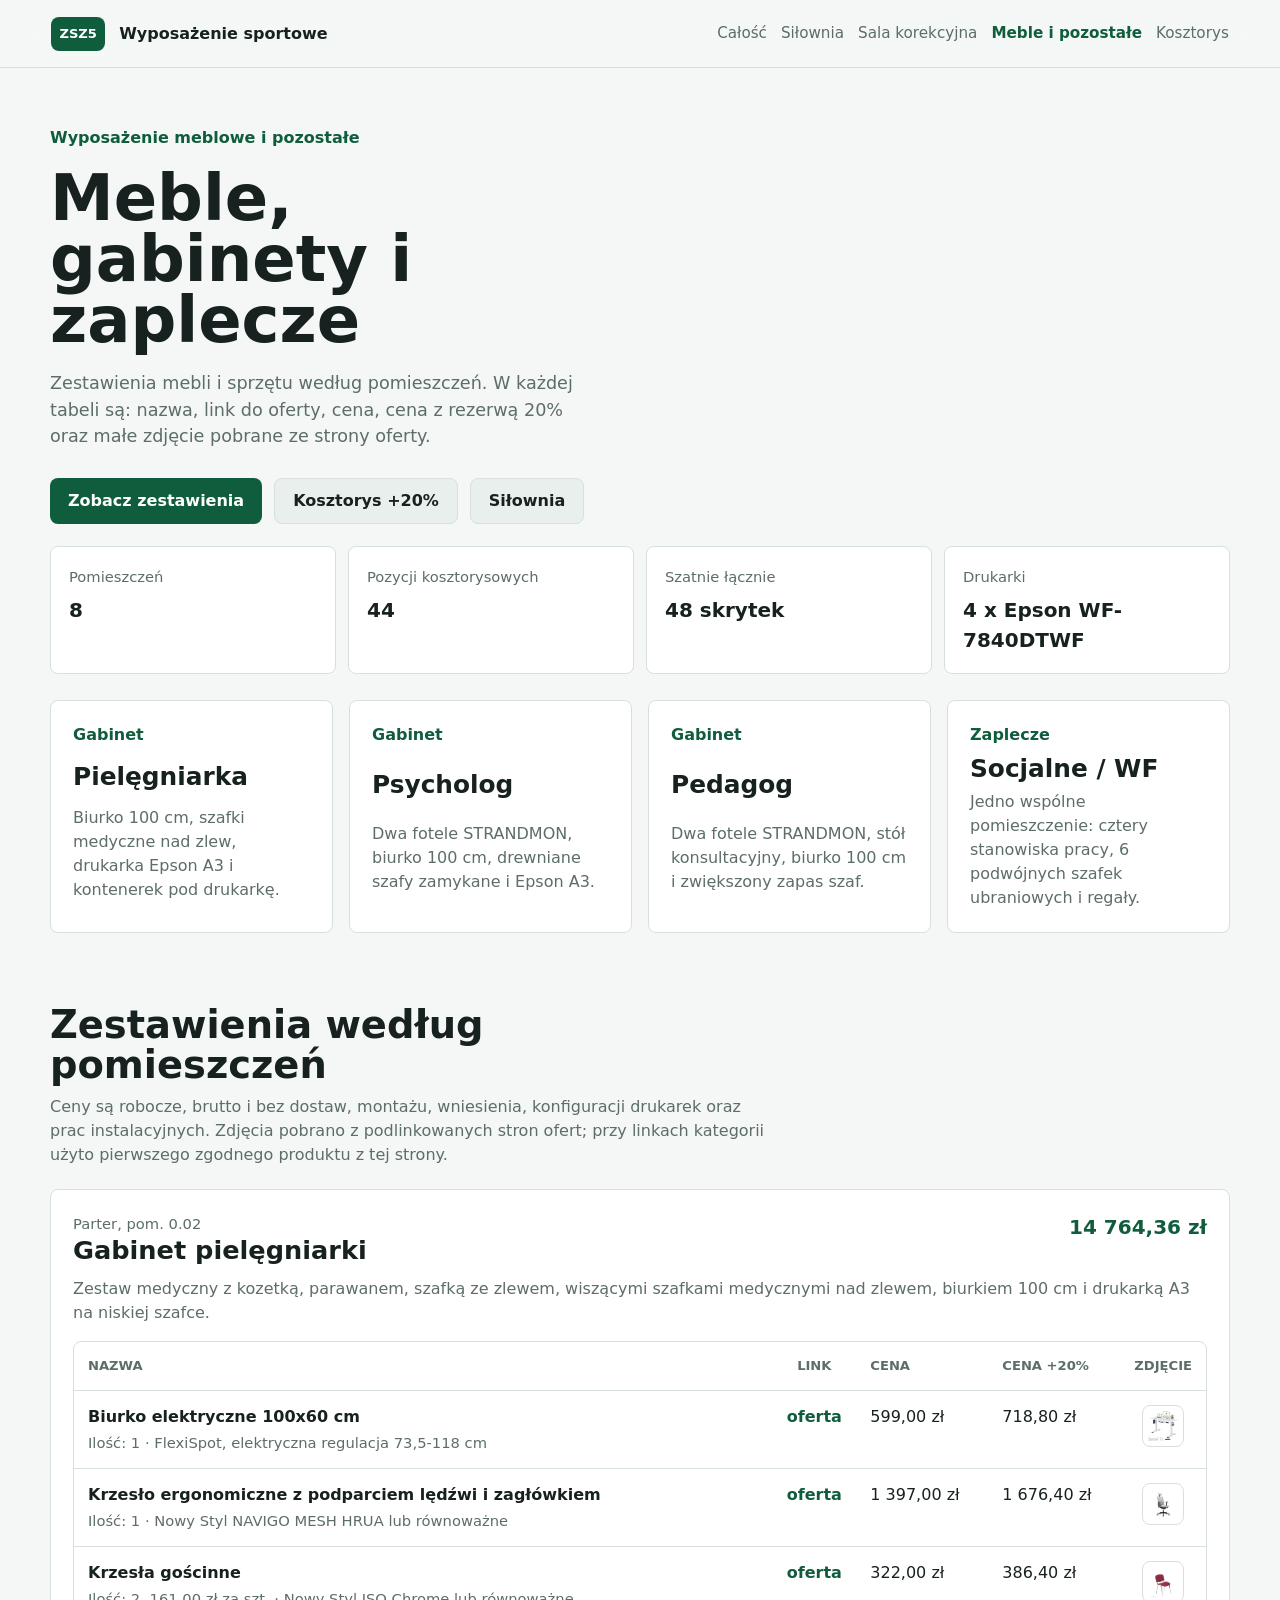
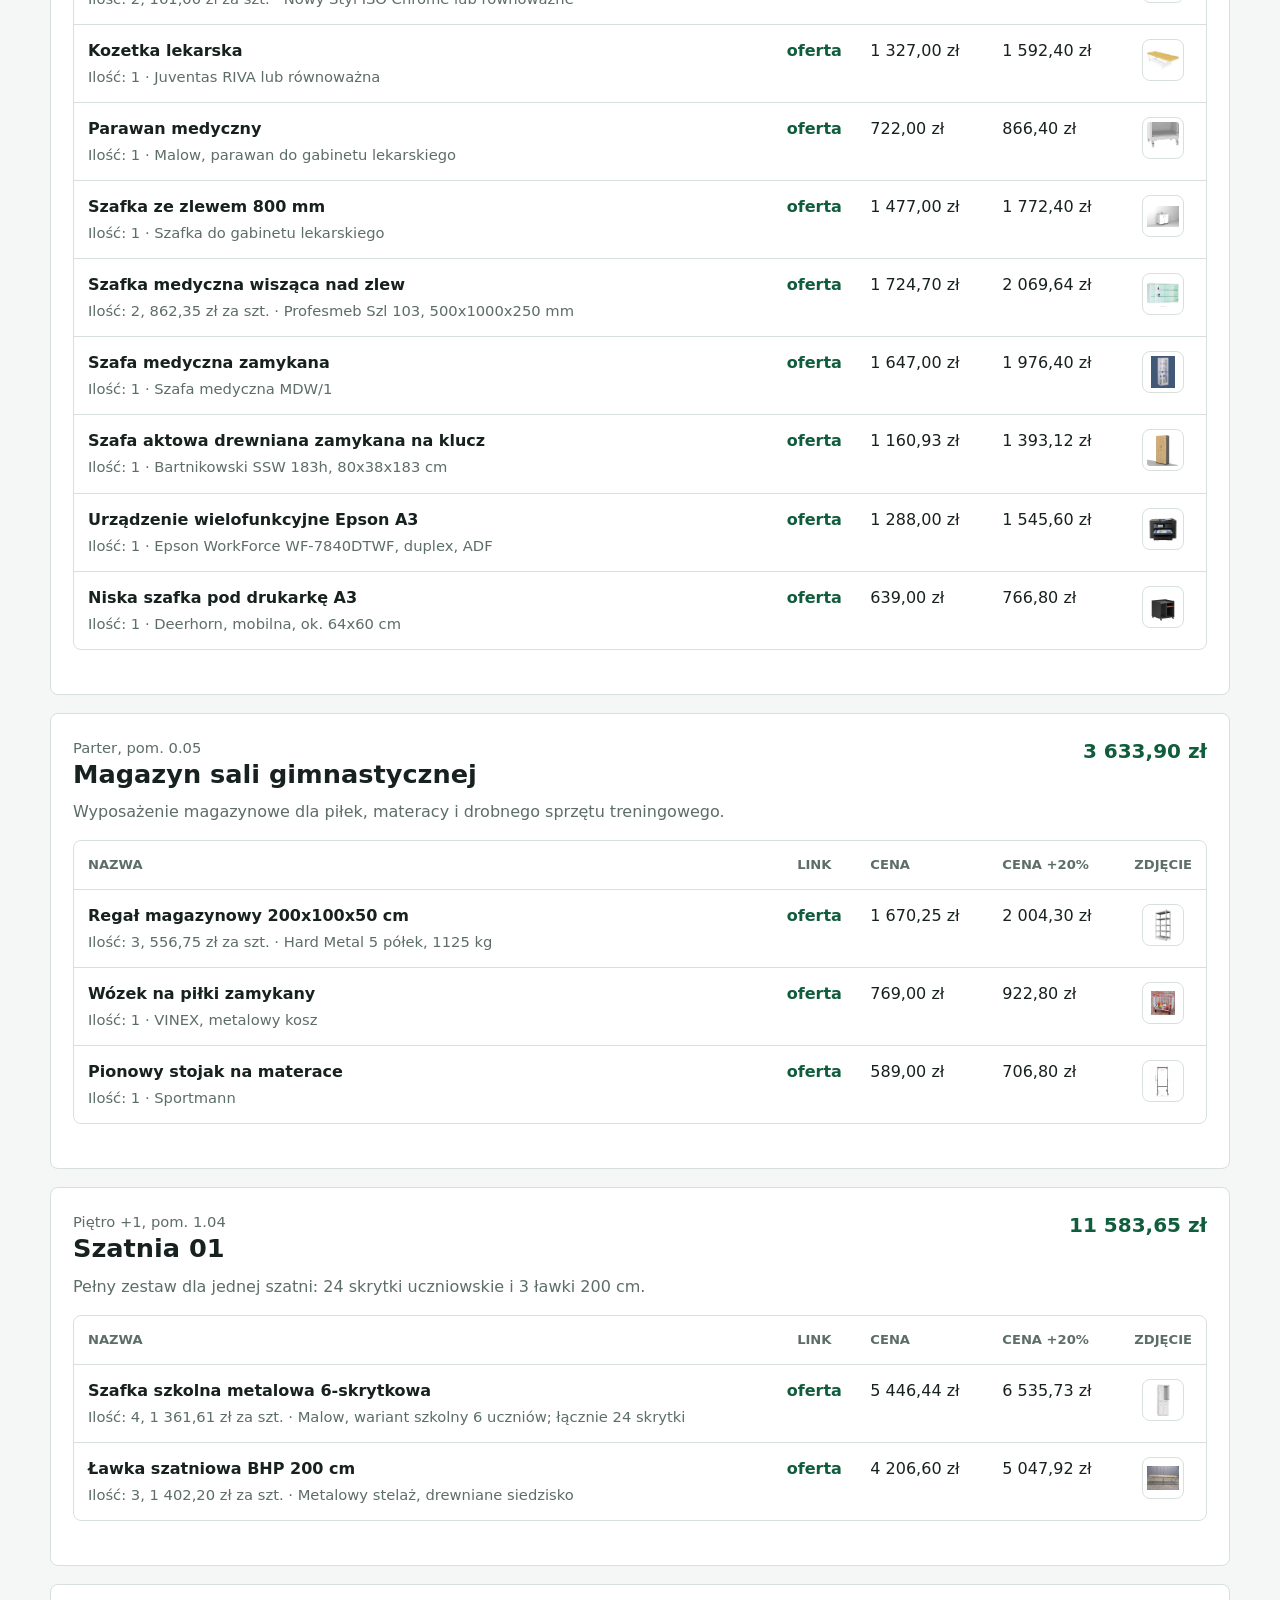
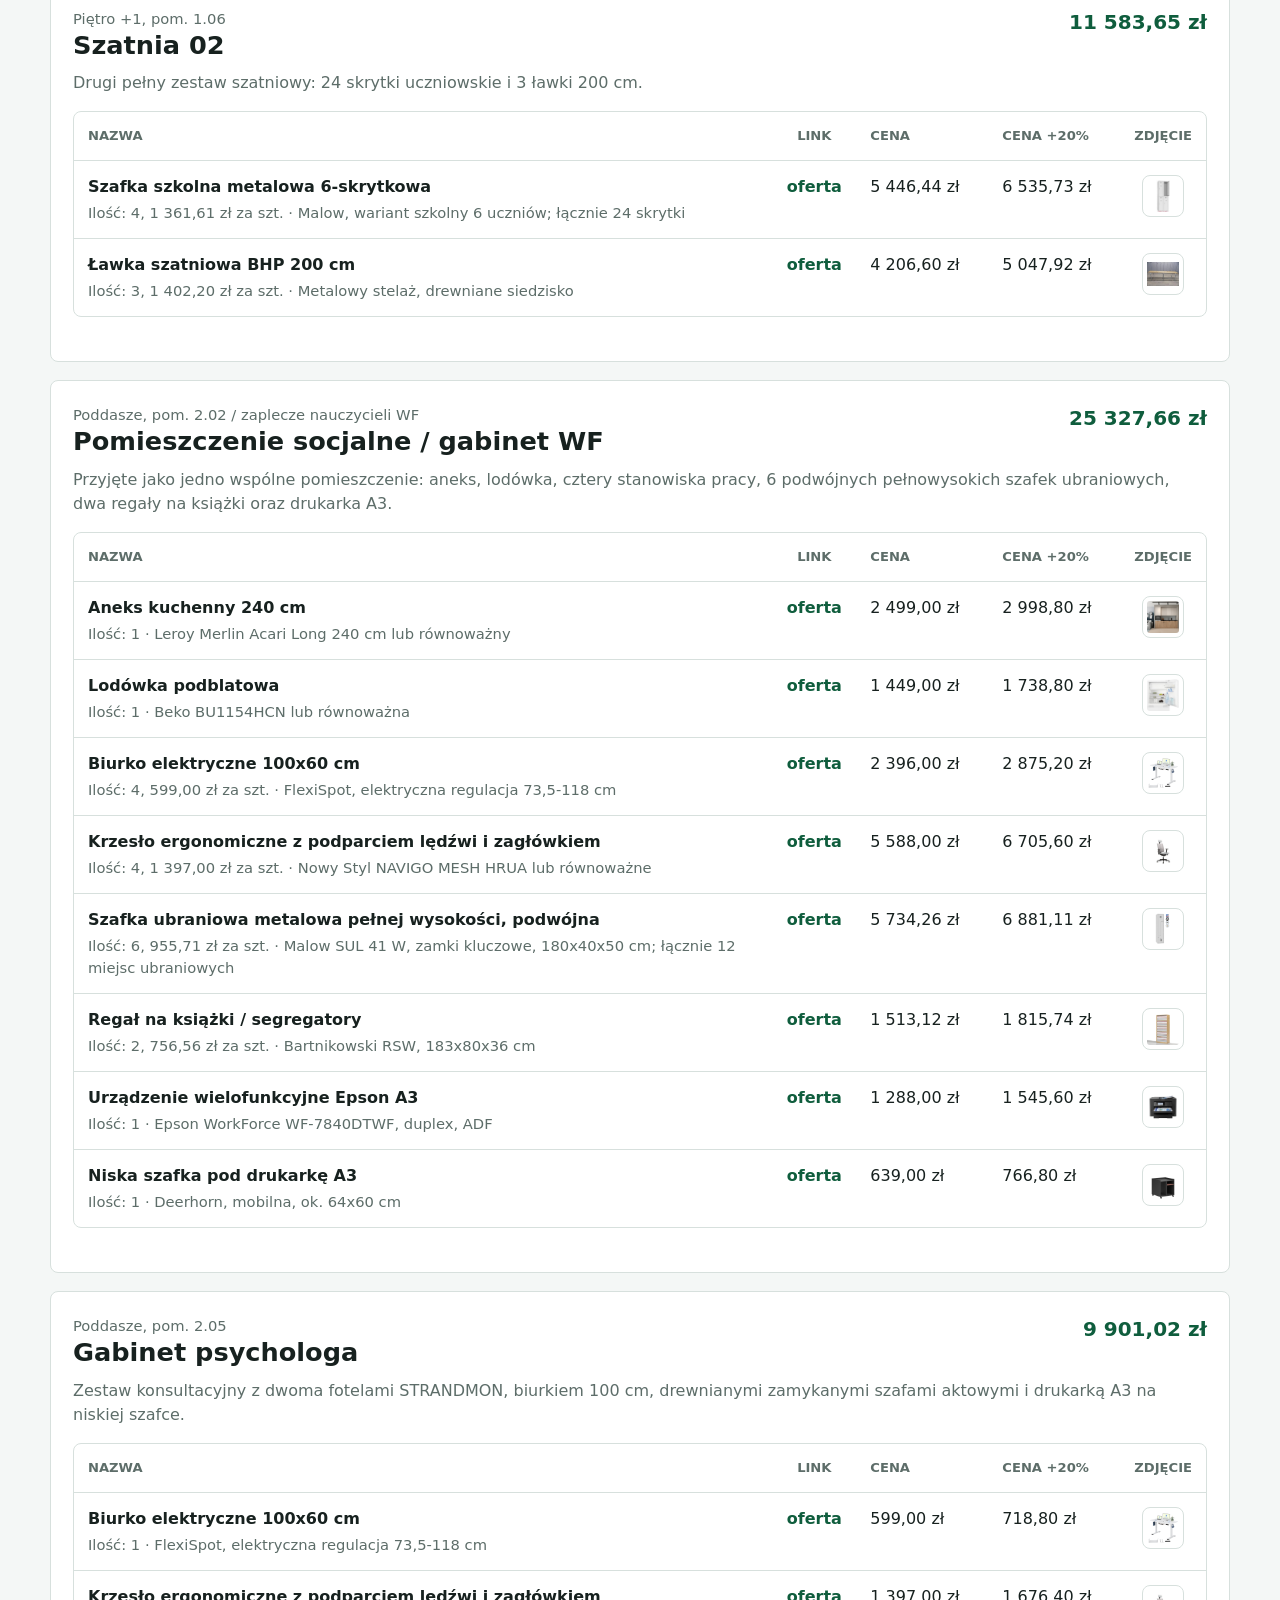
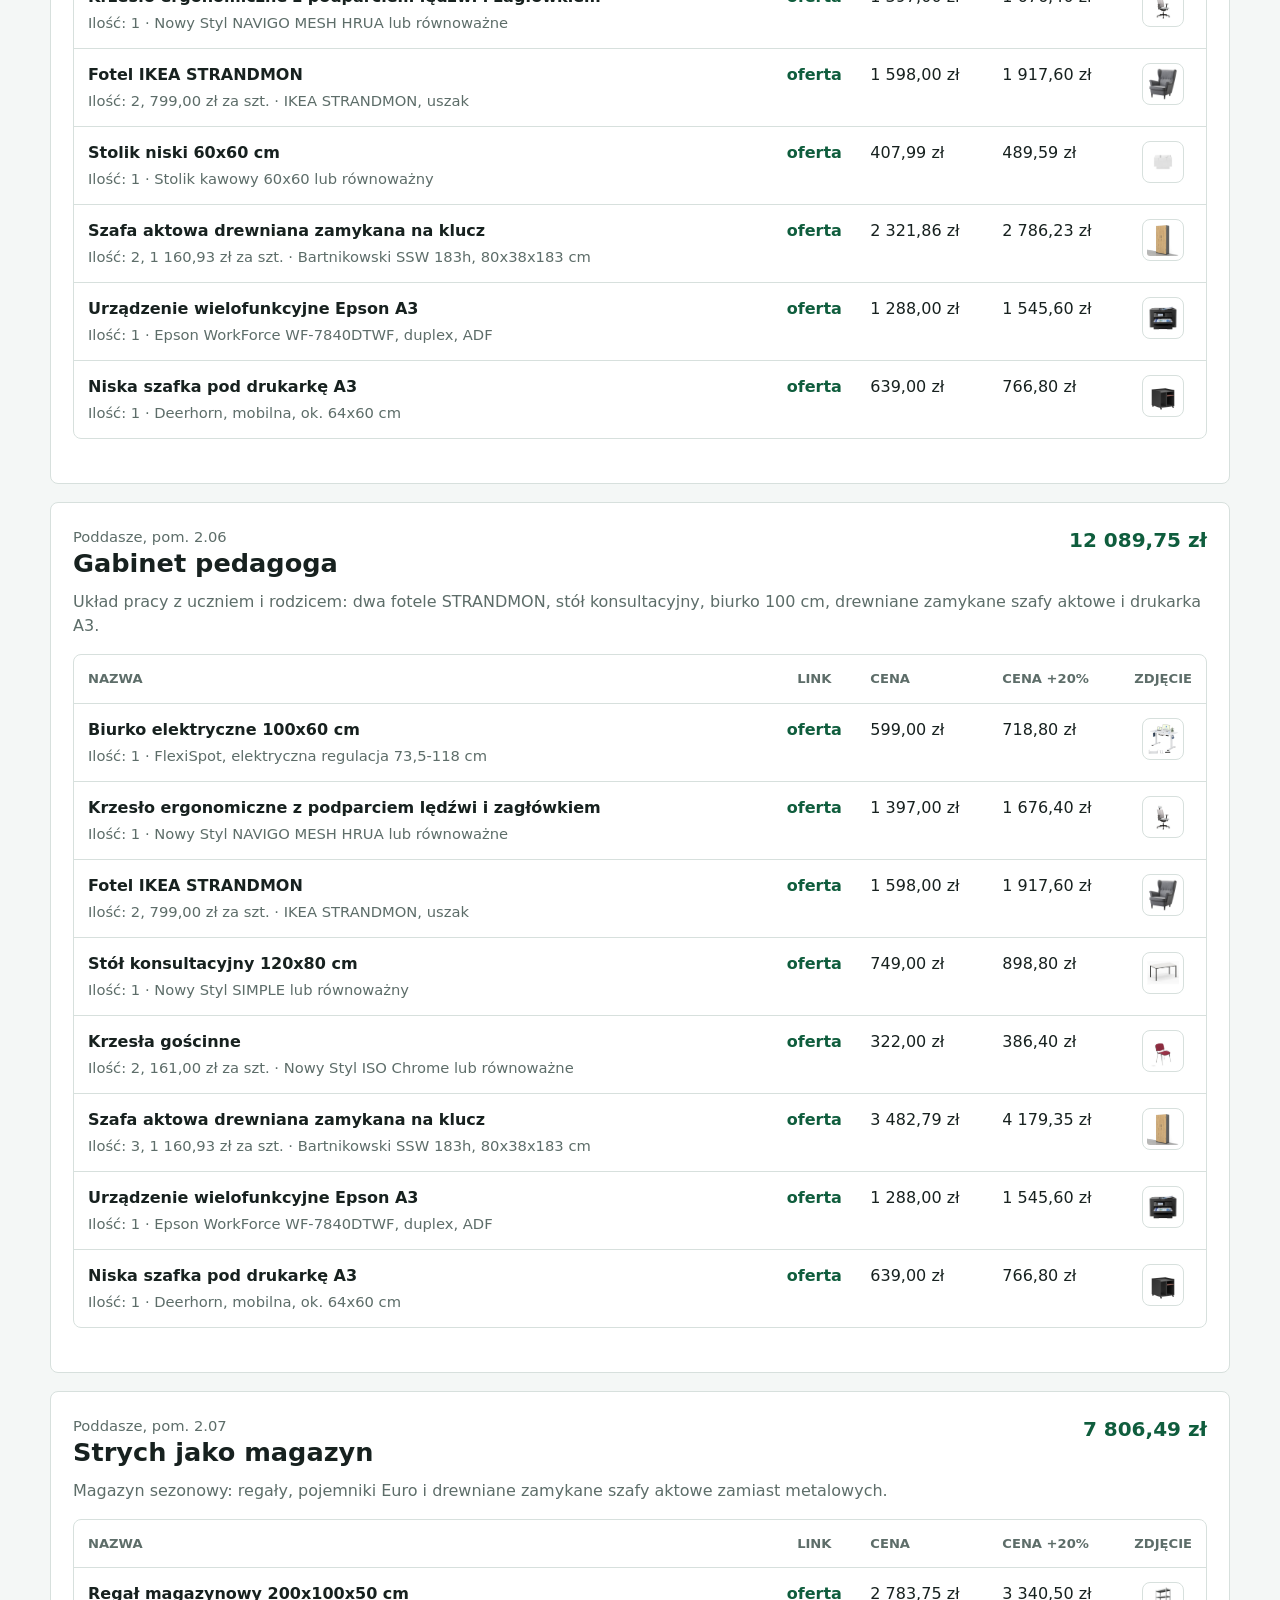
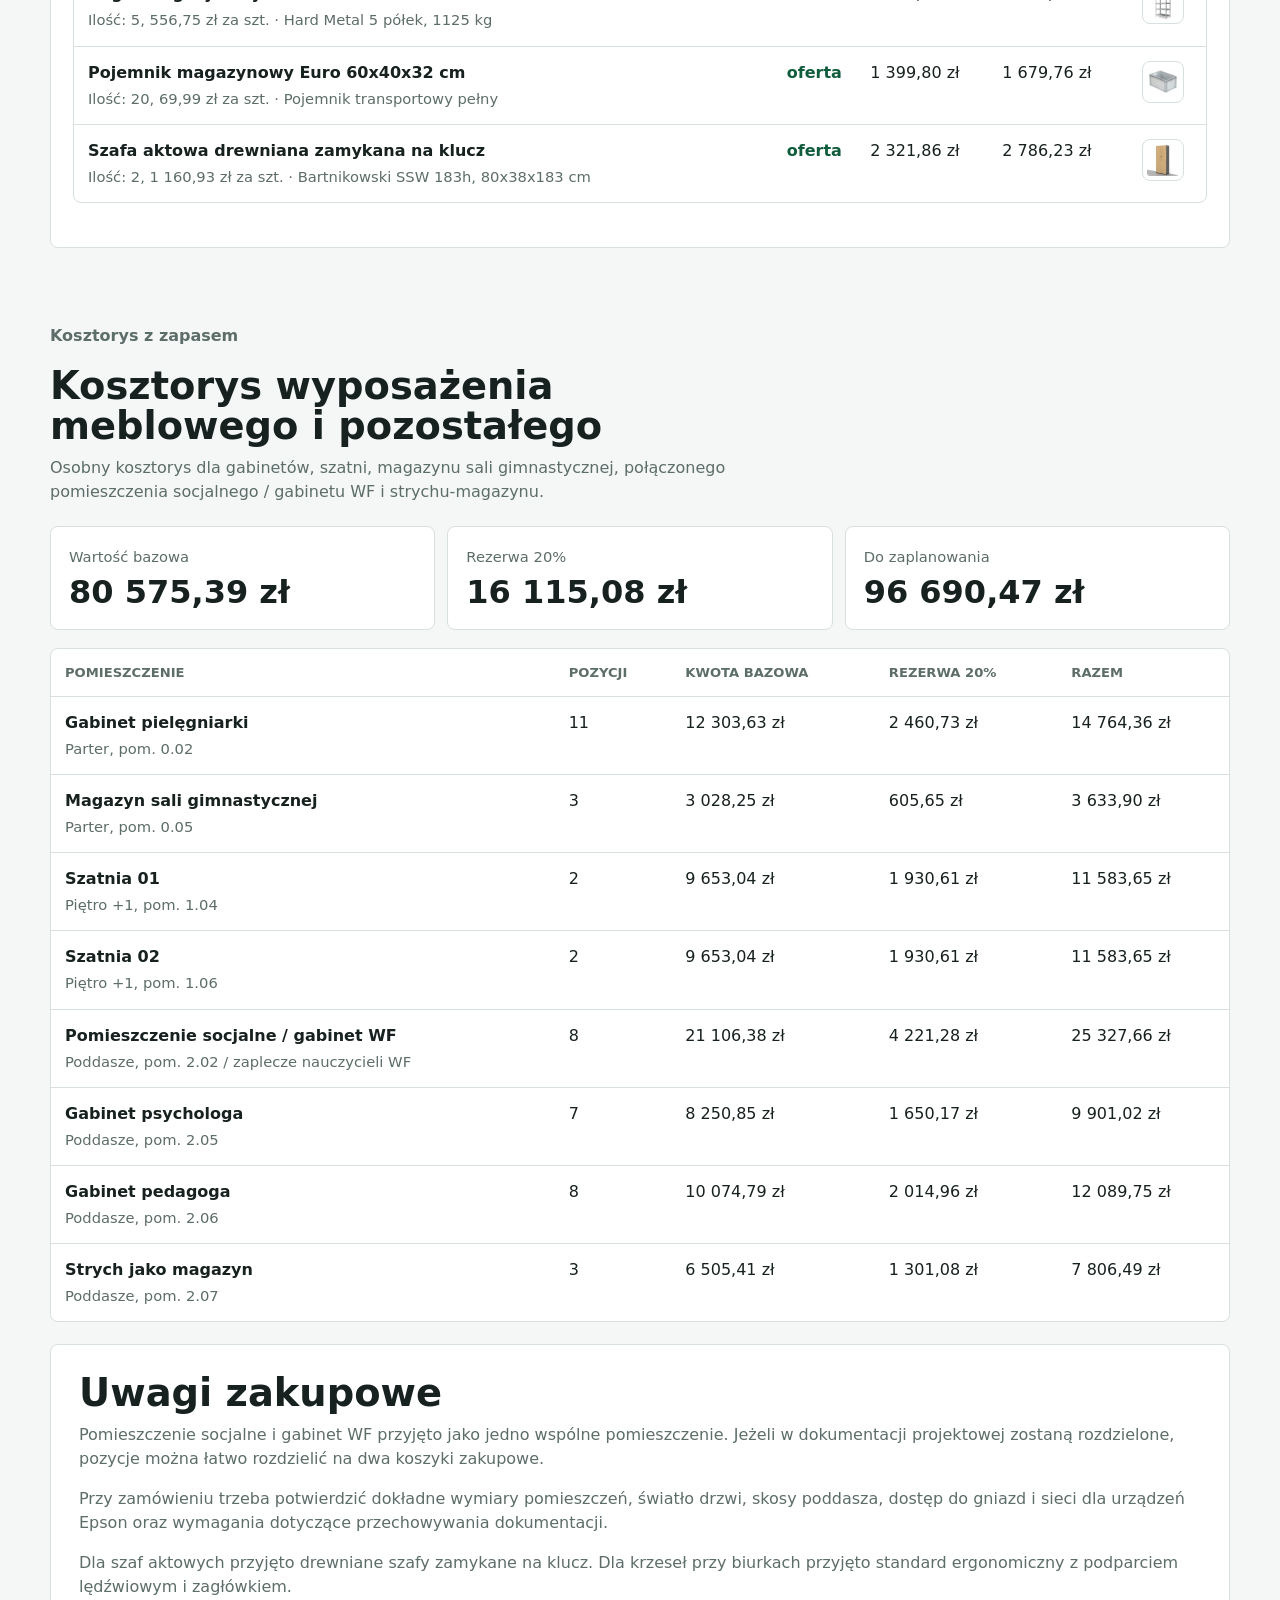
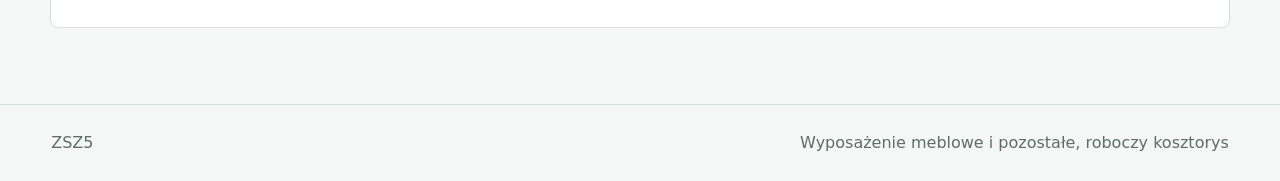
==== commit f3a7061c: "Reduce social wardrobe lockers" ====
--- a/meble.html
+++ b/meble.html
@@ -53,7 +53,7 @@
         <a class="page-card" href="#pielegniarka"><span>Gabinet</span><strong>Pielęgniarka</strong><p>Biurko 100 cm, szafki medyczne nad zlew, drukarka Epson A3 i kontenerek pod drukarkę.</p></a>
         <a class="page-card" href="#psycholog"><span>Gabinet</span><strong>Psycholog</strong><p>Dwa fotele STRANDMON, biurko 100 cm, drewniane szafy zamykane i Epson A3.</p></a>
         <a class="page-card" href="#pedagog"><span>Gabinet</span><strong>Pedagog</strong><p>Dwa fotele STRANDMON, stół konsultacyjny, biurko 100 cm i zwiększony zapas szaf.</p></a>
-        <a class="page-card" href="#socjalne-wf"><span>Zaplecze</span><strong>Socjalne / WF</strong><p>Jedno wspólne pomieszczenie: cztery stanowiska pracy, 12 szafek ubraniowych i regały.</p></a>
+        <a class="page-card" href="#socjalne-wf"><span>Zaplecze</span><strong>Socjalne / WF</strong><p>Jedno wspólne pomieszczenie: cztery stanowiska pracy, 6 podwójnych szafek ubraniowych i regały.</p></a>
       </section>
 
       <section id="pomieszczenia" class="catalog furniture-catalog">
@@ -307,9 +307,9 @@
                   <span>Poddasze, pom. 2.02 / zaplecze nauczycieli WF</span>
                   <h3>Pomieszczenie socjalne / gabinet WF</h3>
                 </div>
-                <strong>32 208,77 zł</strong>
-              </div>
-              <p>Przyjęte jako jedno wspólne pomieszczenie: aneks, lodówka, cztery stanowiska pracy, 12 pełnowysokich szafek ubraniowych, dwa regały na książki oraz drukarka A3.</p>
+                <strong>25 327,66 zł</strong>
+              </div>
+              <p>Przyjęte jako jedno wspólne pomieszczenie: aneks, lodówka, cztery stanowiska pracy, 6 podwójnych pełnowysokich szafek ubraniowych, dwa regały na książki oraz drukarka A3.</p>
               <div class="pricing-table-wrap room-table-wrap">
                 <table class="pricing-table room-table furniture-list-table">
                   <thead>
@@ -351,11 +351,11 @@
                       <td class="thumb-cell"><img class="item-thumb compact-thumb" src="assets/images/furniture-offers/02-krzeso-ergonomiczne-z-podparciem-ledzwi-i-zagowkiem.jpg" alt="Krzesło ergonomiczne z podparciem lędźwi i zagłówkiem"></td>
                     </tr>
                     <tr>
-                      <td>Szafka ubraniowa metalowa pełnej wysokości<span>Ilość: 12, 955,71 zł za szt. · Malow SUL 41 W, zamki kluczowe, 180x40x50 cm</span></td>
+                      <td>Szafka ubraniowa metalowa pełnej wysokości, podwójna<span>Ilość: 6, 955,71 zł za szt. · Malow SUL 41 W, zamki kluczowe, 180x40x50 cm; łącznie 12 miejsc ubraniowych</span></td>
                       <td><a href="https://mebiuro.pl/pl/p/Metalowa-szafa-ubraniowa-SUL-41-W-z-drzwiami-L-szafka-BHP-do-szatni/819" target="_blank" rel="noopener noreferrer">oferta</a></td>
-                      <td>11 468,52 zł</td>
-                      <td>13 762,22 zł</td>
-                      <td class="thumb-cell"><img class="item-thumb compact-thumb" src="assets/images/furniture-offers/35-szafa-ubraniowa-metalowa-pelna-wysokosc.webp" alt="Szafka ubraniowa metalowa pełnej wysokości"></td>
+                      <td>5 734,26 zł</td>
+                      <td>6 881,11 zł</td>
+                      <td class="thumb-cell"><img class="item-thumb compact-thumb" src="assets/images/furniture-offers/35-szafa-ubraniowa-metalowa-pelna-wysokosc.webp" alt="Szafka ubraniowa metalowa pełnej wysokości, podwójna"></td>
                     </tr>
                     <tr>
                       <td>Regał na książki / segregatory<span>Ilość: 2, 756,56 zł za szt. · Bartnikowski RSW, 183x80x36 cm</span></td>
@@ -601,9 +601,9 @@
         </div>
 
         <div class="price-summary" aria-label="Podsumowanie kosztorysu meblowego">
-          <article><span>Wartość bazowa</span><strong>86 309,65 zł</strong></article>
-          <article><span>Rezerwa 20%</span><strong>17 261,93 zł</strong></article>
-          <article><span>Do zaplanowania</span><strong>103 571,58 zł</strong></article>
+          <article><span>Wartość bazowa</span><strong>80 575,39 zł</strong></article>
+          <article><span>Rezerwa 20%</span><strong>16 115,08 zł</strong></article>
+          <article><span>Do zaplanowania</span><strong>96 690,47 zł</strong></article>
         </div>
 
         <div class="pricing-table-wrap">
@@ -641,9 +641,9 @@
                 <tr>
                   <td>Pomieszczenie socjalne / gabinet WF<span>Poddasze, pom. 2.02 / zaplecze nauczycieli WF</span></td>
                   <td>8</td>
-                  <td>26 840,64 zł</td>
-                  <td>5 368,13 zł</td>
-                  <td>32 208,77 zł</td>
+                  <td>21 106,38 zł</td>
+                  <td>4 221,28 zł</td>
+                  <td>25 327,66 zł</td>
                 </tr>
                 <tr>
                   <td>Gabinet psychologa<span>Poddasze, pom. 2.05</span></td>
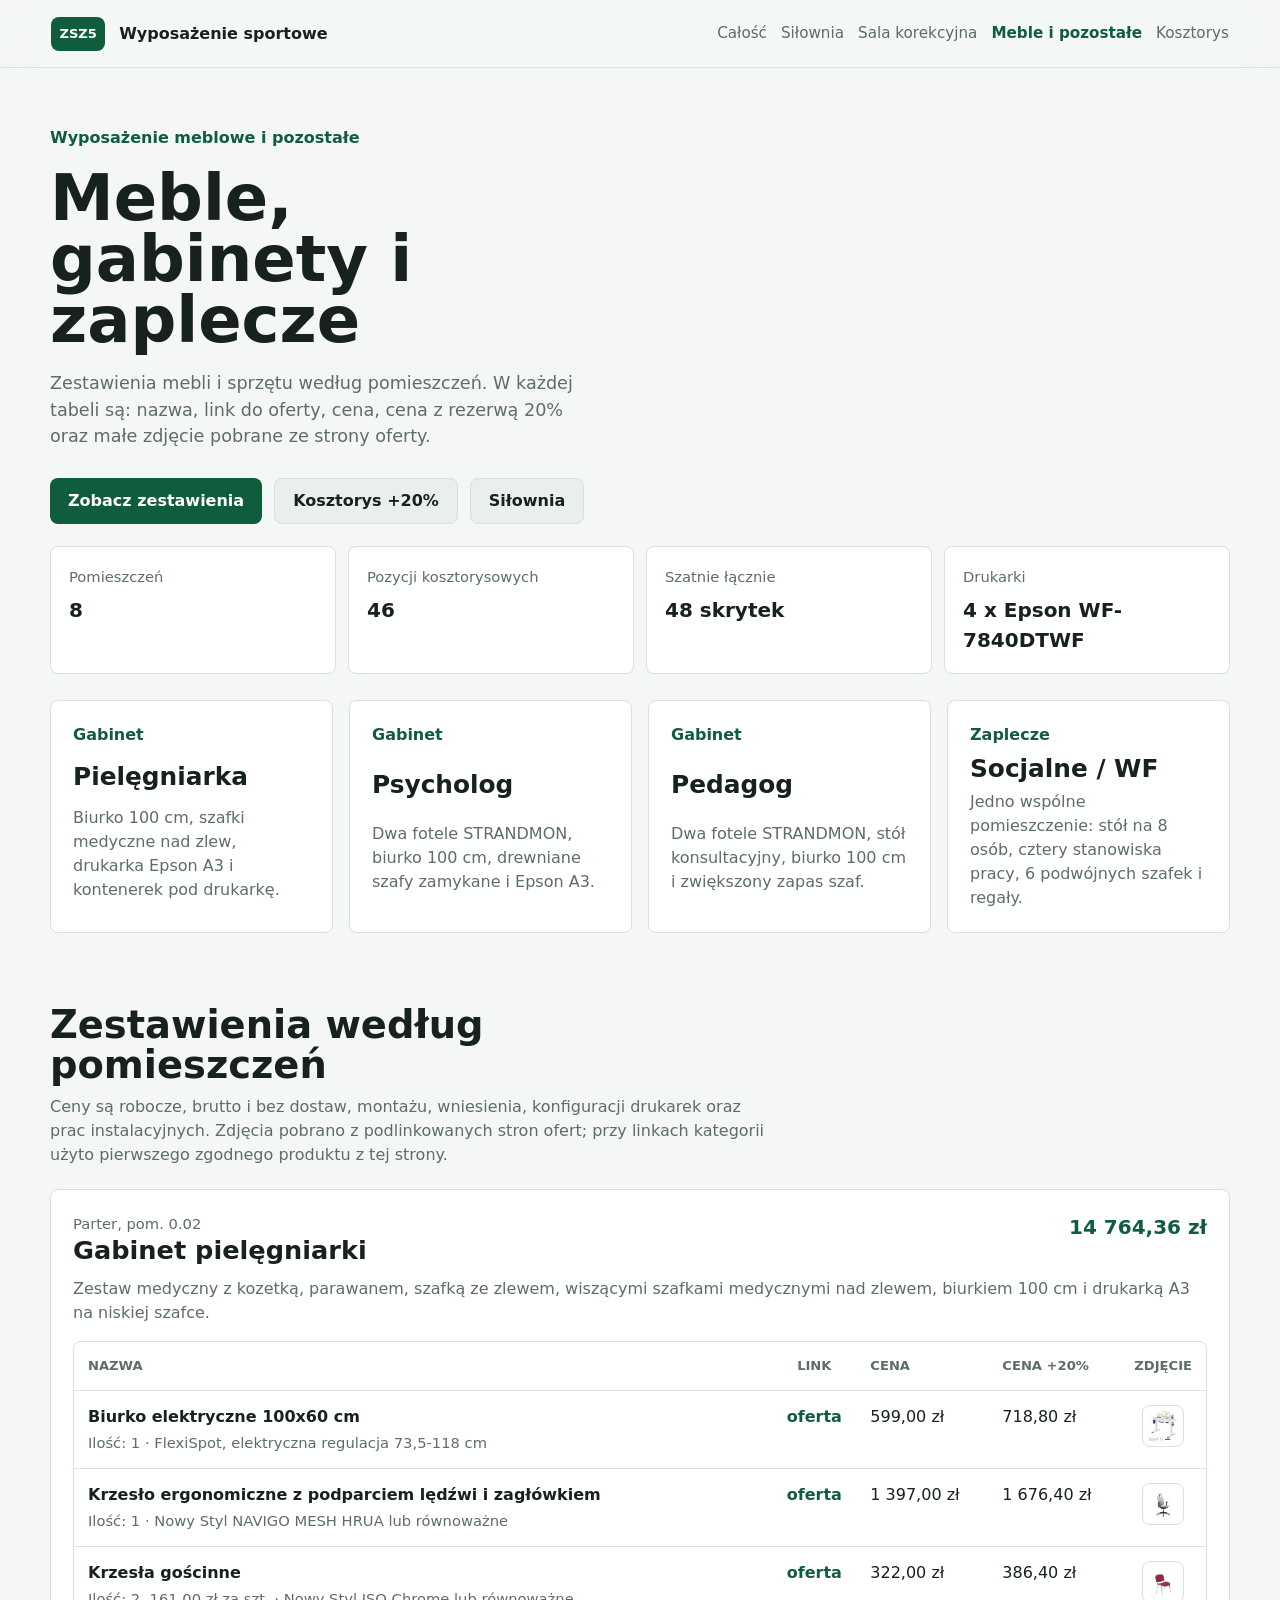
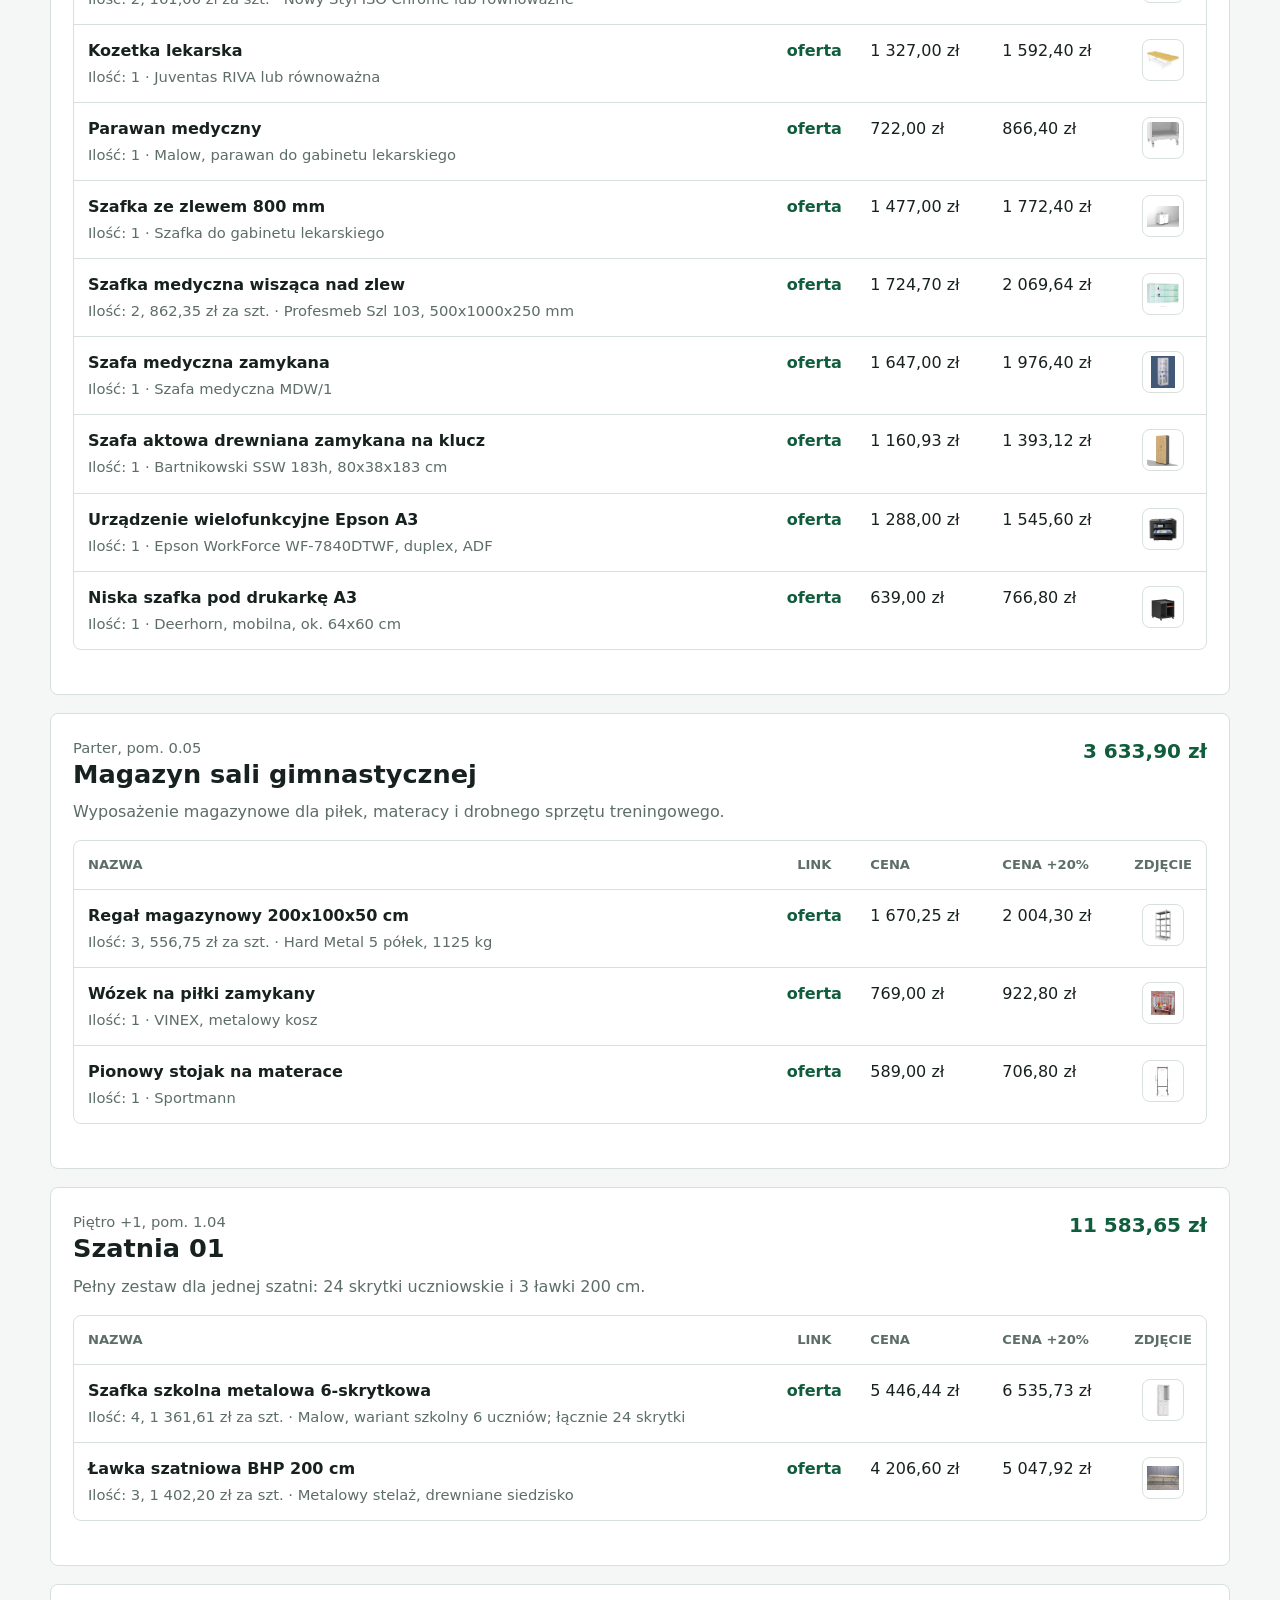
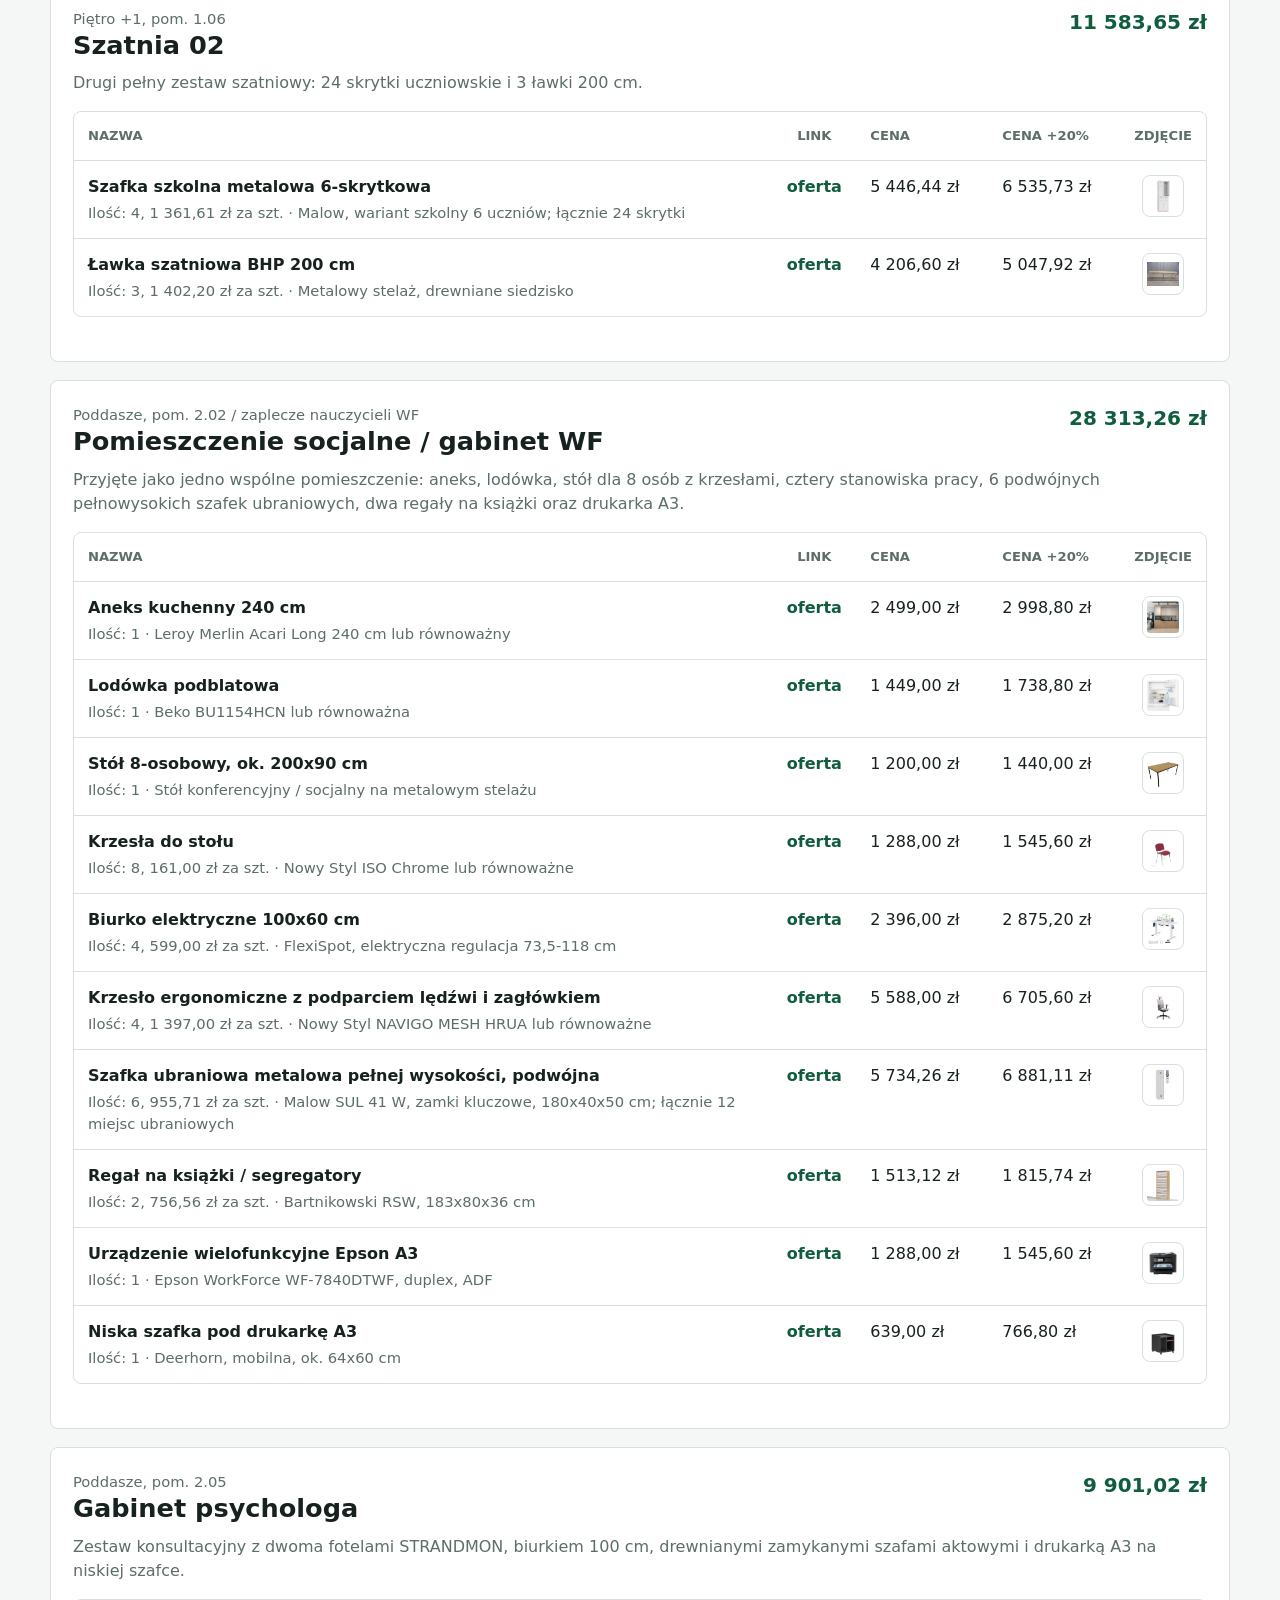
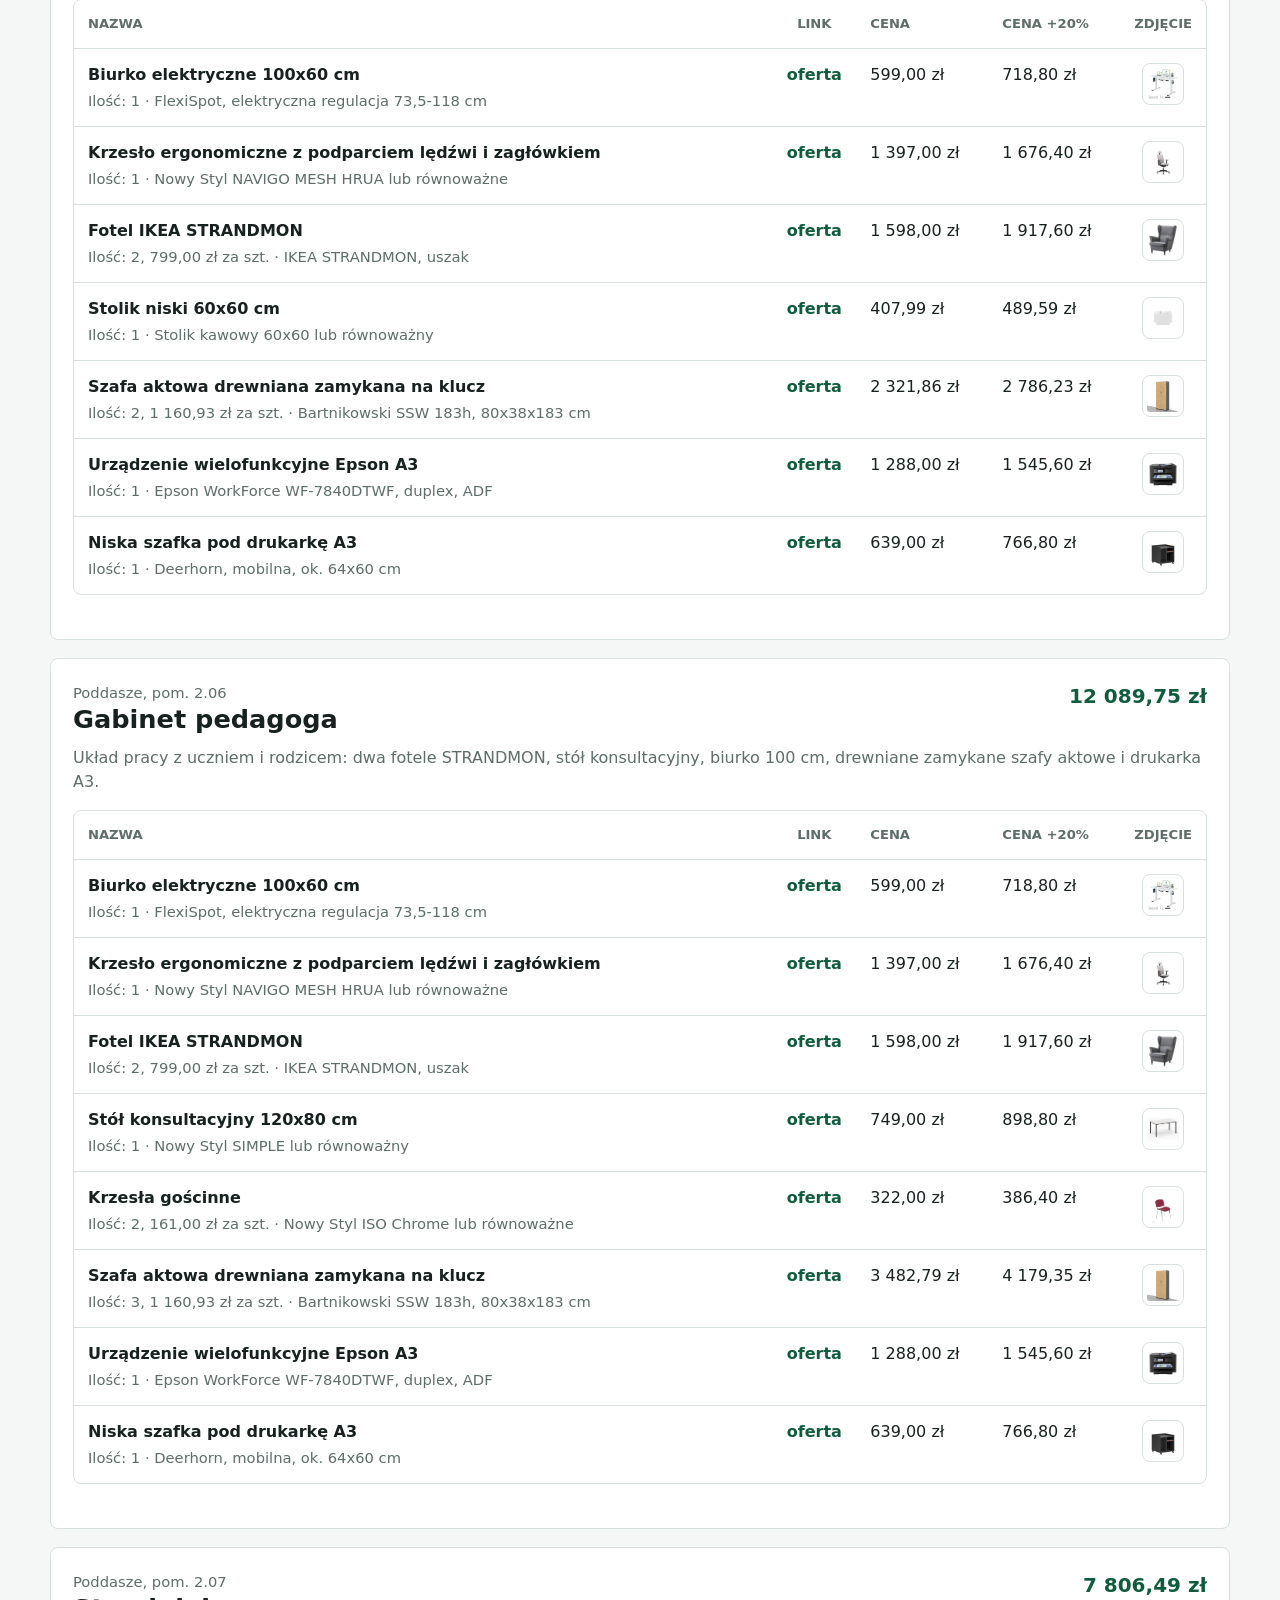
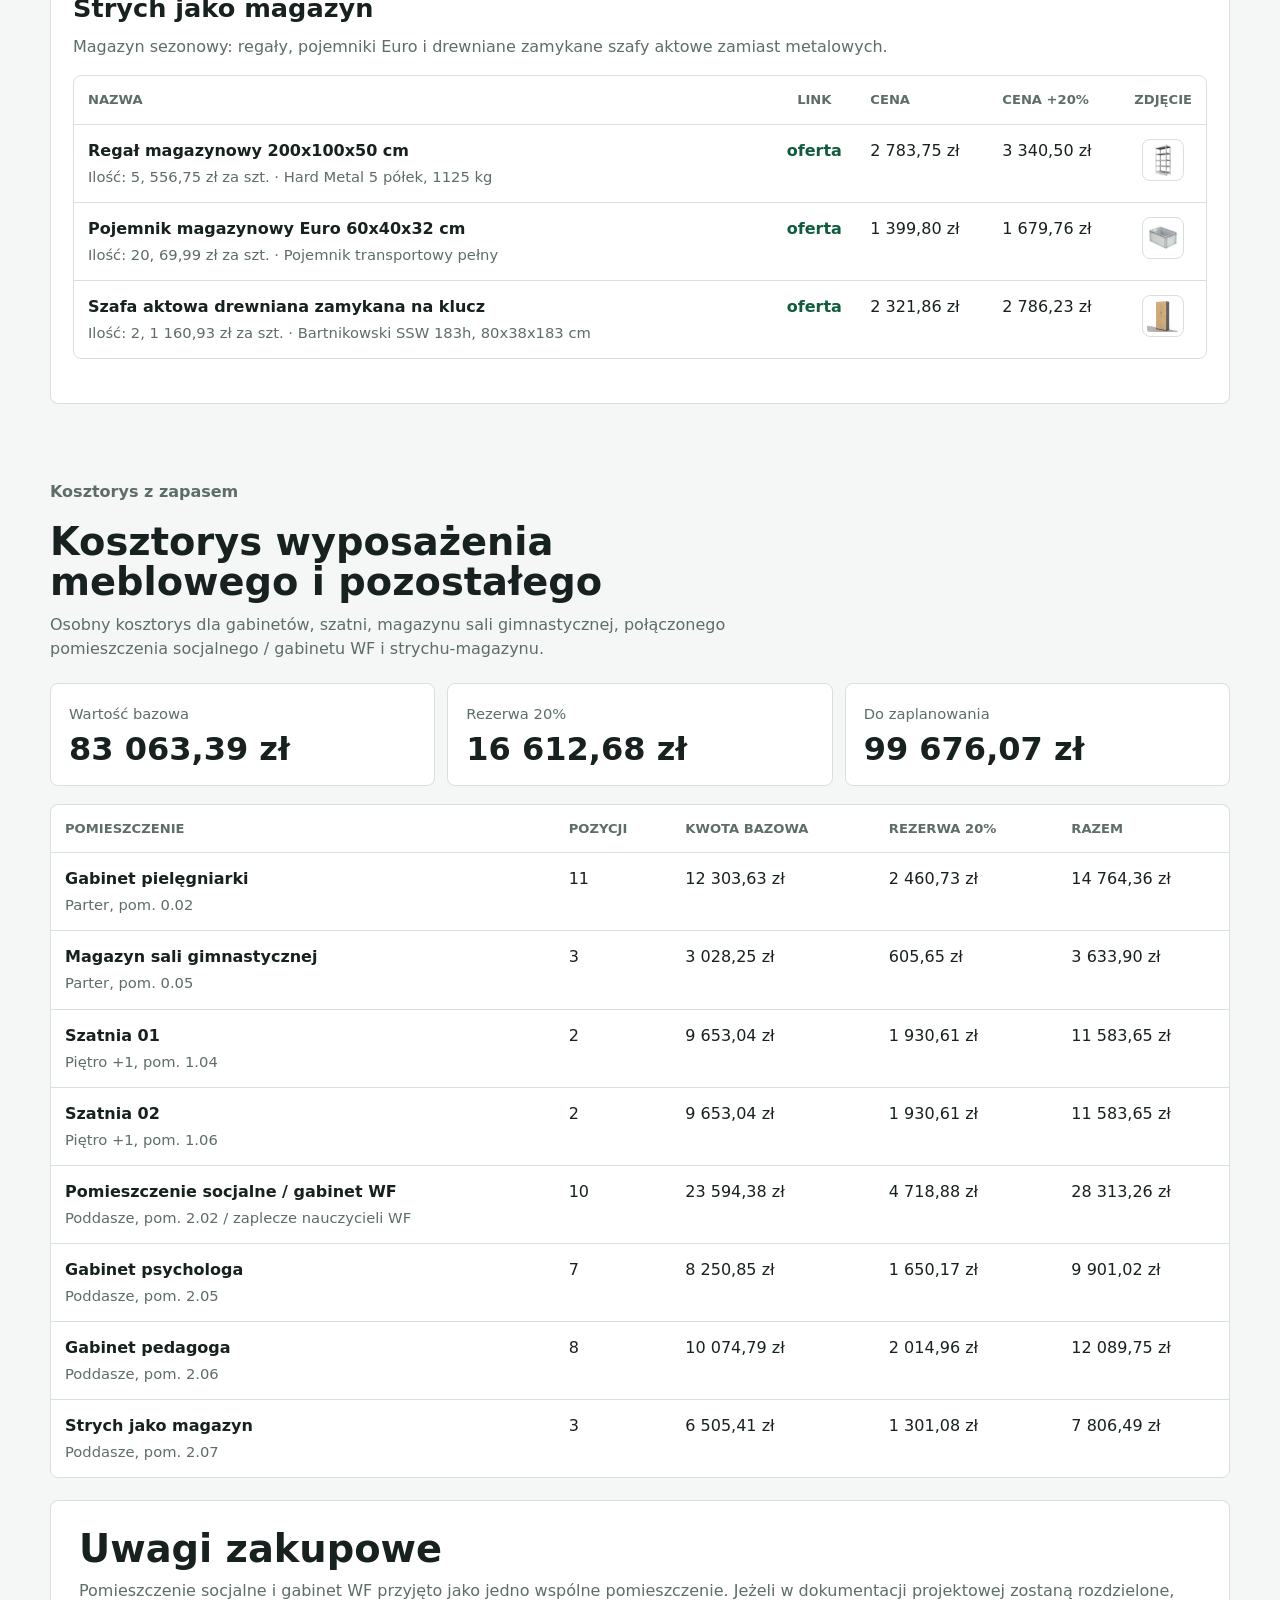
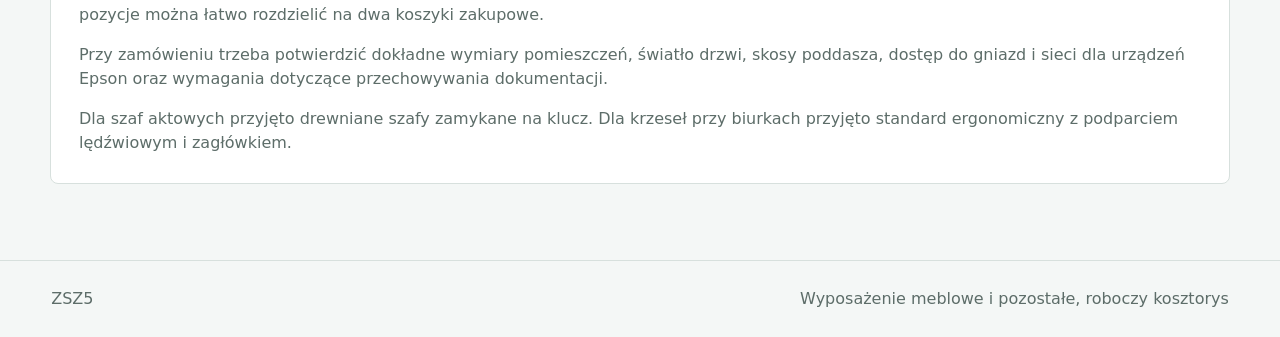
==== commit 658f1d92: "Add social table seating" ====
--- a/meble.html
+++ b/meble.html
@@ -44,7 +44,7 @@
 
       <section class="summary" aria-label="Podsumowanie wyposażenia meblowego">
         <article><span>Pomieszczeń</span><strong>8</strong></article>
-        <article><span>Pozycji kosztorysowych</span><strong>44</strong></article>
+        <article><span>Pozycji kosztorysowych</span><strong>46</strong></article>
         <article><span>Szatnie łącznie</span><strong>48 skrytek</strong></article>
         <article><span>Drukarki</span><strong>4 x Epson WF-7840DTWF</strong></article>
       </section>
@@ -53,7 +53,7 @@
         <a class="page-card" href="#pielegniarka"><span>Gabinet</span><strong>Pielęgniarka</strong><p>Biurko 100 cm, szafki medyczne nad zlew, drukarka Epson A3 i kontenerek pod drukarkę.</p></a>
         <a class="page-card" href="#psycholog"><span>Gabinet</span><strong>Psycholog</strong><p>Dwa fotele STRANDMON, biurko 100 cm, drewniane szafy zamykane i Epson A3.</p></a>
         <a class="page-card" href="#pedagog"><span>Gabinet</span><strong>Pedagog</strong><p>Dwa fotele STRANDMON, stół konsultacyjny, biurko 100 cm i zwiększony zapas szaf.</p></a>
-        <a class="page-card" href="#socjalne-wf"><span>Zaplecze</span><strong>Socjalne / WF</strong><p>Jedno wspólne pomieszczenie: cztery stanowiska pracy, 6 podwójnych szafek ubraniowych i regały.</p></a>
+        <a class="page-card" href="#socjalne-wf"><span>Zaplecze</span><strong>Socjalne / WF</strong><p>Jedno wspólne pomieszczenie: stół na 8 osób, cztery stanowiska pracy, 6 podwójnych szafek i regały.</p></a>
       </section>
 
       <section id="pomieszczenia" class="catalog furniture-catalog">
@@ -307,9 +307,9 @@
                   <span>Poddasze, pom. 2.02 / zaplecze nauczycieli WF</span>
                   <h3>Pomieszczenie socjalne / gabinet WF</h3>
                 </div>
-                <strong>25 327,66 zł</strong>
-              </div>
-              <p>Przyjęte jako jedno wspólne pomieszczenie: aneks, lodówka, cztery stanowiska pracy, 6 podwójnych pełnowysokich szafek ubraniowych, dwa regały na książki oraz drukarka A3.</p>
+                <strong>28 313,26 zł</strong>
+              </div>
+              <p>Przyjęte jako jedno wspólne pomieszczenie: aneks, lodówka, stół dla 8 osób z krzesłami, cztery stanowiska pracy, 6 podwójnych pełnowysokich szafek ubraniowych, dwa regały na książki oraz drukarka A3.</p>
               <div class="pricing-table-wrap room-table-wrap">
                 <table class="pricing-table room-table furniture-list-table">
                   <thead>
@@ -335,6 +335,20 @@
                       <td>1 449,00 zł</td>
                       <td>1 738,80 zł</td>
                       <td class="thumb-cell"><img class="item-thumb compact-thumb" src="assets/images/furniture-offers/18-lodowka-podblatowa.jpg" alt="Lodówka podblatowa"></td>
+                    </tr>
+                    <tr>
+                      <td>Stół 8-osobowy, ok. 200x90 cm<span>Ilość: 1 · Stół konferencyjny / socjalny na metalowym stelażu</span></td>
+                      <td><a href="https://www.selprim.pl/stoly-konferencyjne%2Cc632.html" target="_blank" rel="noopener noreferrer">oferta</a></td>
+                      <td>1 200,00 zł</td>
+                      <td>1 440,00 zł</td>
+                      <td class="thumb-cell"><img class="item-thumb compact-thumb" src="assets/images/furniture-offers/19-sto-6-8-osobowy-ok-200x90-cm.jpg" alt="Stół 8-osobowy, ok. 200x90 cm"></td>
+                    </tr>
+                    <tr>
+                      <td>Krzesła do stołu<span>Ilość: 8, 161,00 zł za szt. · Nowy Styl ISO Chrome lub równoważne</span></td>
+                      <td><a href="https://modnekrzesla.pl/krzeslo-iso-chrome-basic-nowy-styl" target="_blank" rel="noopener noreferrer">oferta</a></td>
+                      <td>1 288,00 zł</td>
+                      <td>1 545,60 zł</td>
+                      <td class="thumb-cell"><img class="item-thumb compact-thumb" src="assets/images/furniture-offers/03-krzesa-goscinne.jpg" alt="Krzesła do stołu"></td>
                     </tr>
                     <tr>
                       <td>Biurko elektryczne 100x60 cm<span>Ilość: 4, 599,00 zł za szt. · FlexiSpot, elektryczna regulacja 73,5-118 cm</span></td>
@@ -601,9 +615,9 @@
         </div>
 
         <div class="price-summary" aria-label="Podsumowanie kosztorysu meblowego">
-          <article><span>Wartość bazowa</span><strong>80 575,39 zł</strong></article>
-          <article><span>Rezerwa 20%</span><strong>16 115,08 zł</strong></article>
-          <article><span>Do zaplanowania</span><strong>96 690,47 zł</strong></article>
+          <article><span>Wartość bazowa</span><strong>83 063,39 zł</strong></article>
+          <article><span>Rezerwa 20%</span><strong>16 612,68 zł</strong></article>
+          <article><span>Do zaplanowania</span><strong>99 676,07 zł</strong></article>
         </div>
 
         <div class="pricing-table-wrap">
@@ -640,10 +654,10 @@
                 </tr>
                 <tr>
                   <td>Pomieszczenie socjalne / gabinet WF<span>Poddasze, pom. 2.02 / zaplecze nauczycieli WF</span></td>
-                  <td>8</td>
-                  <td>21 106,38 zł</td>
-                  <td>4 221,28 zł</td>
-                  <td>25 327,66 zł</td>
+                  <td>10</td>
+                  <td>23 594,38 zł</td>
+                  <td>4 718,88 zł</td>
+                  <td>28 313,26 zł</td>
                 </tr>
                 <tr>
                   <td>Gabinet psychologa<span>Poddasze, pom. 2.05</span></td>
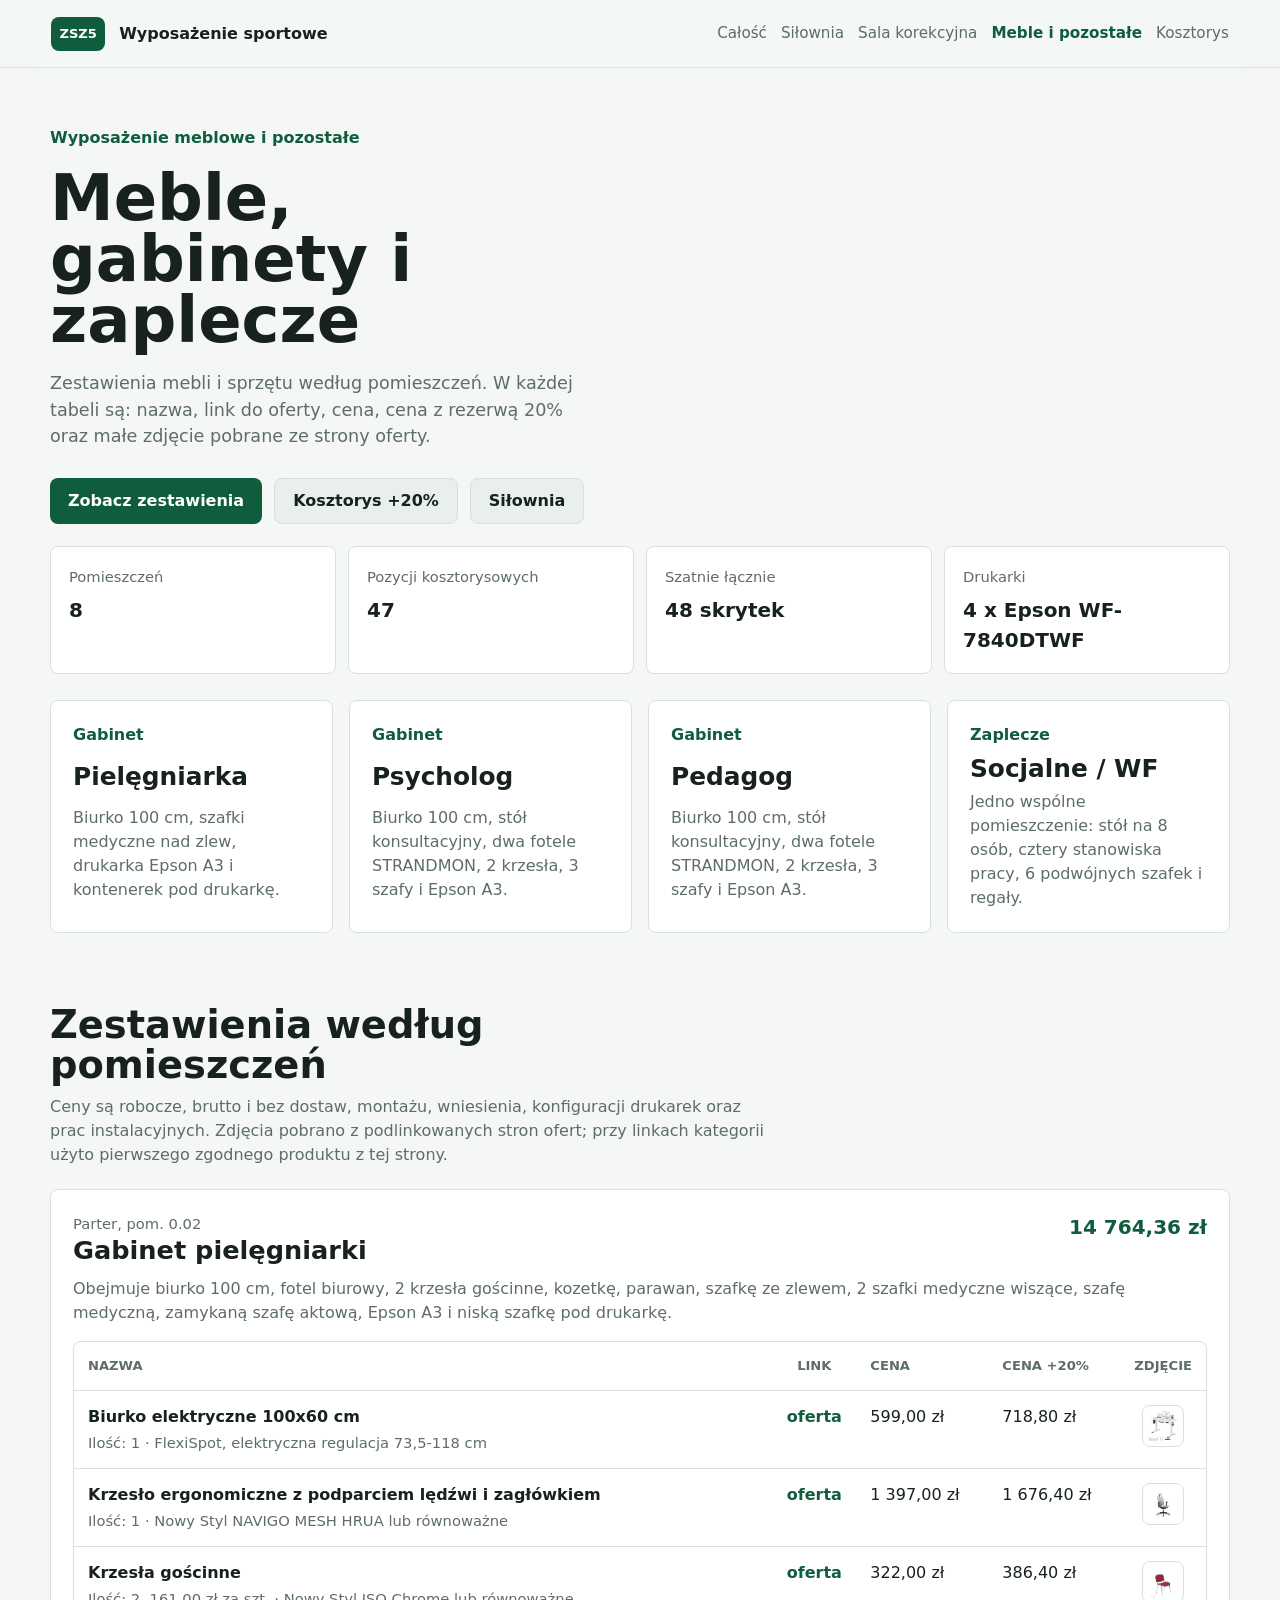
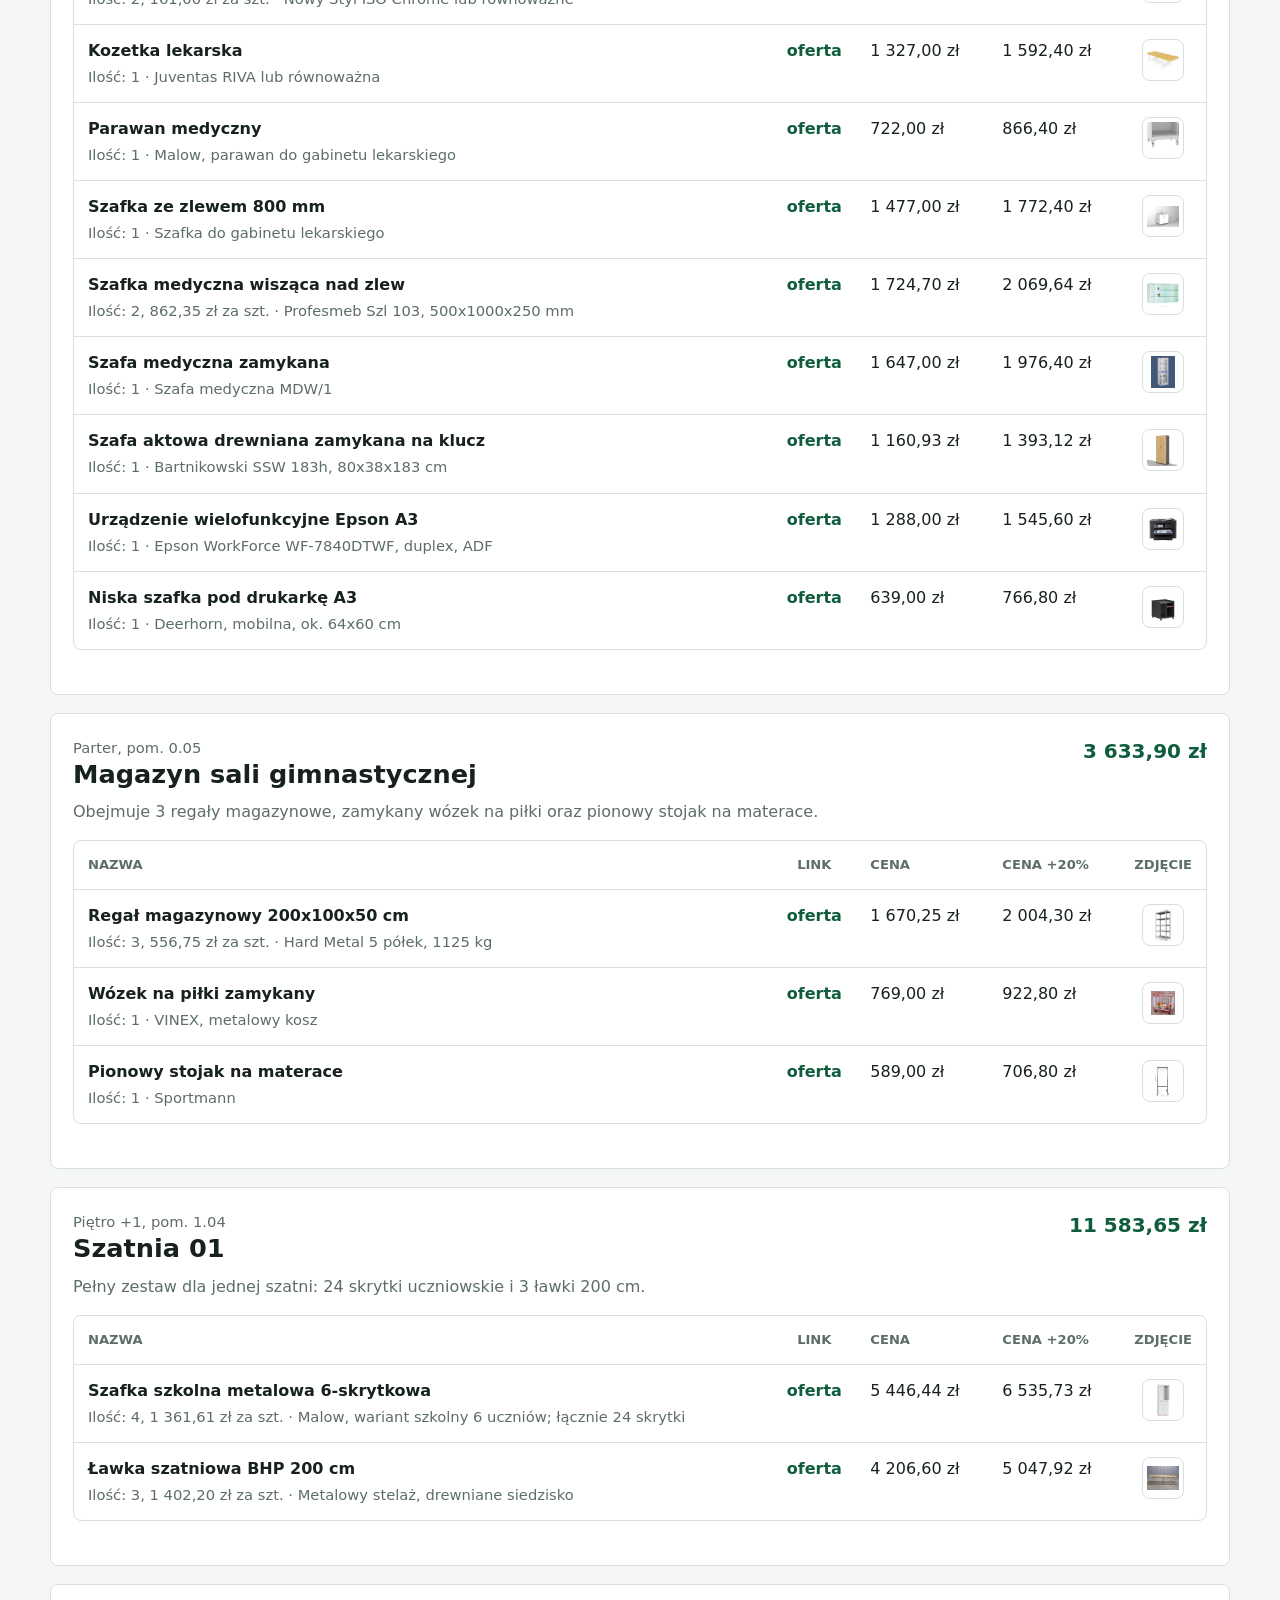
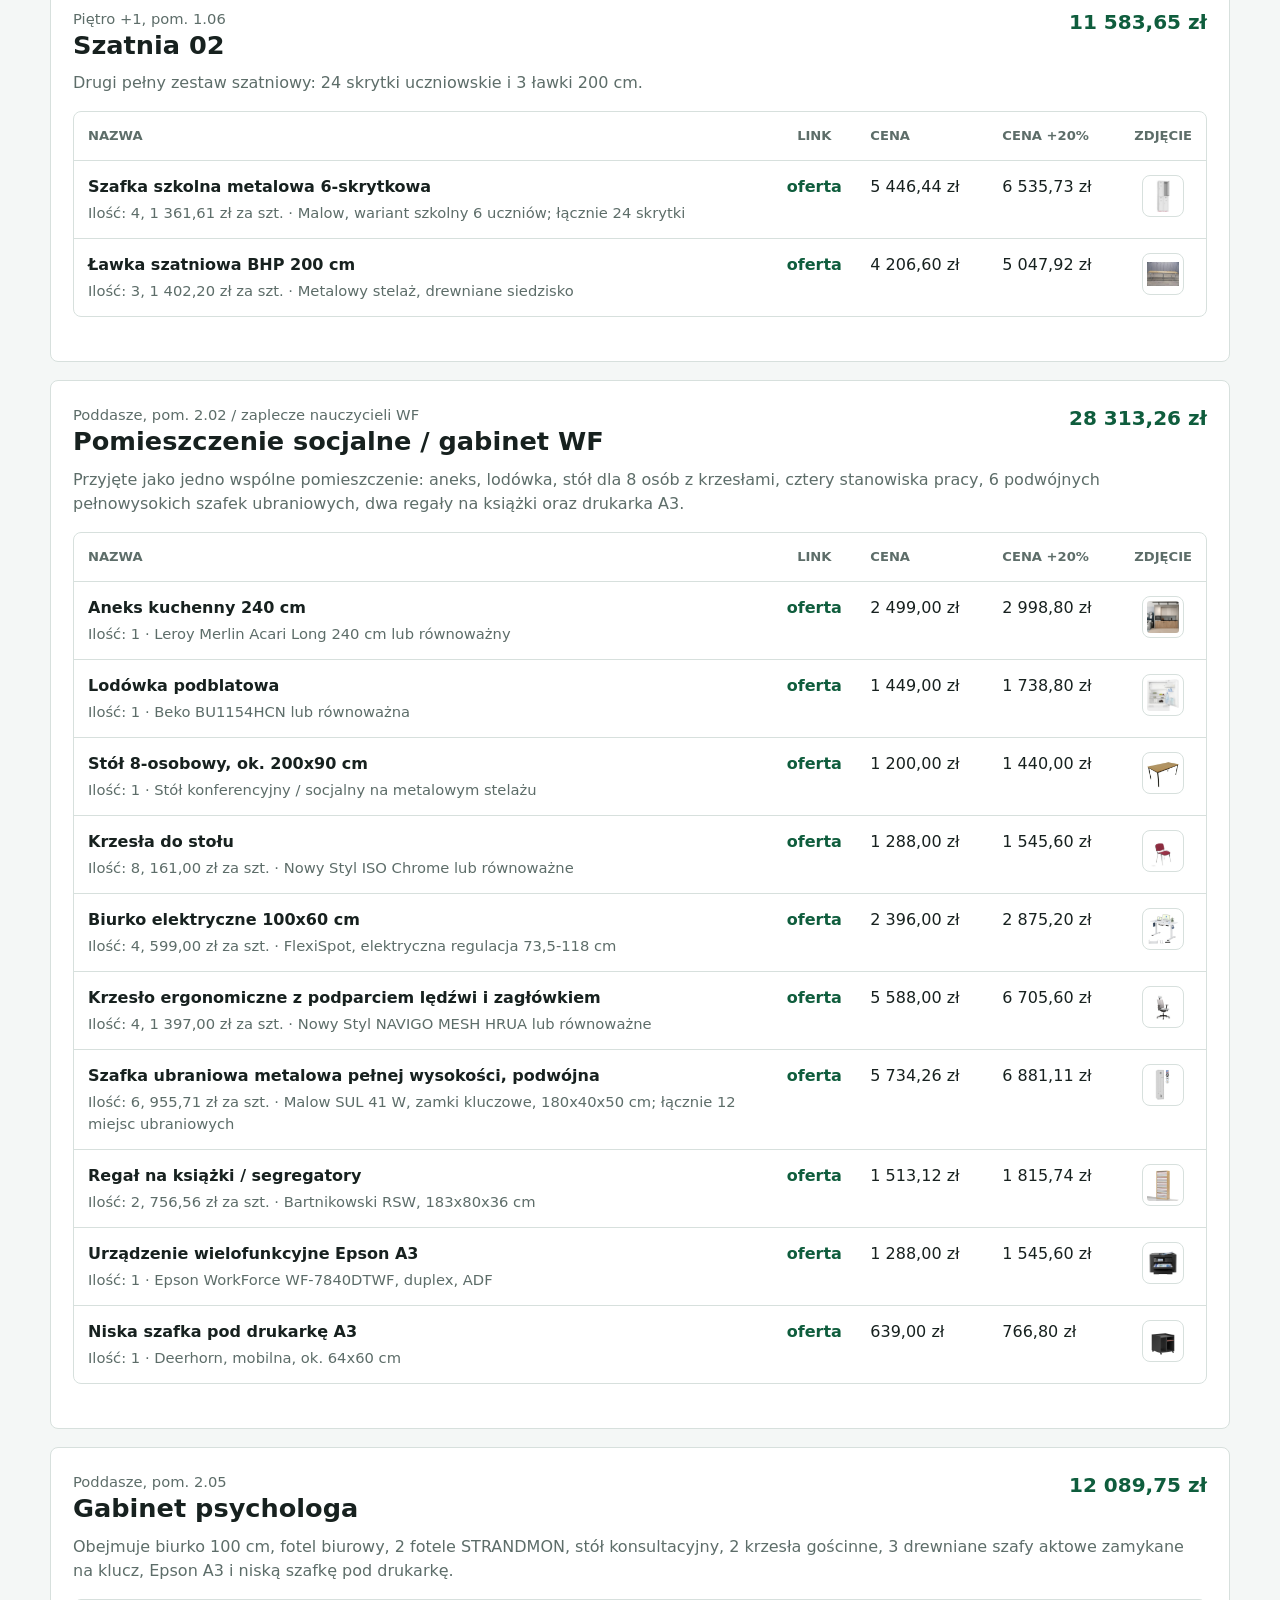
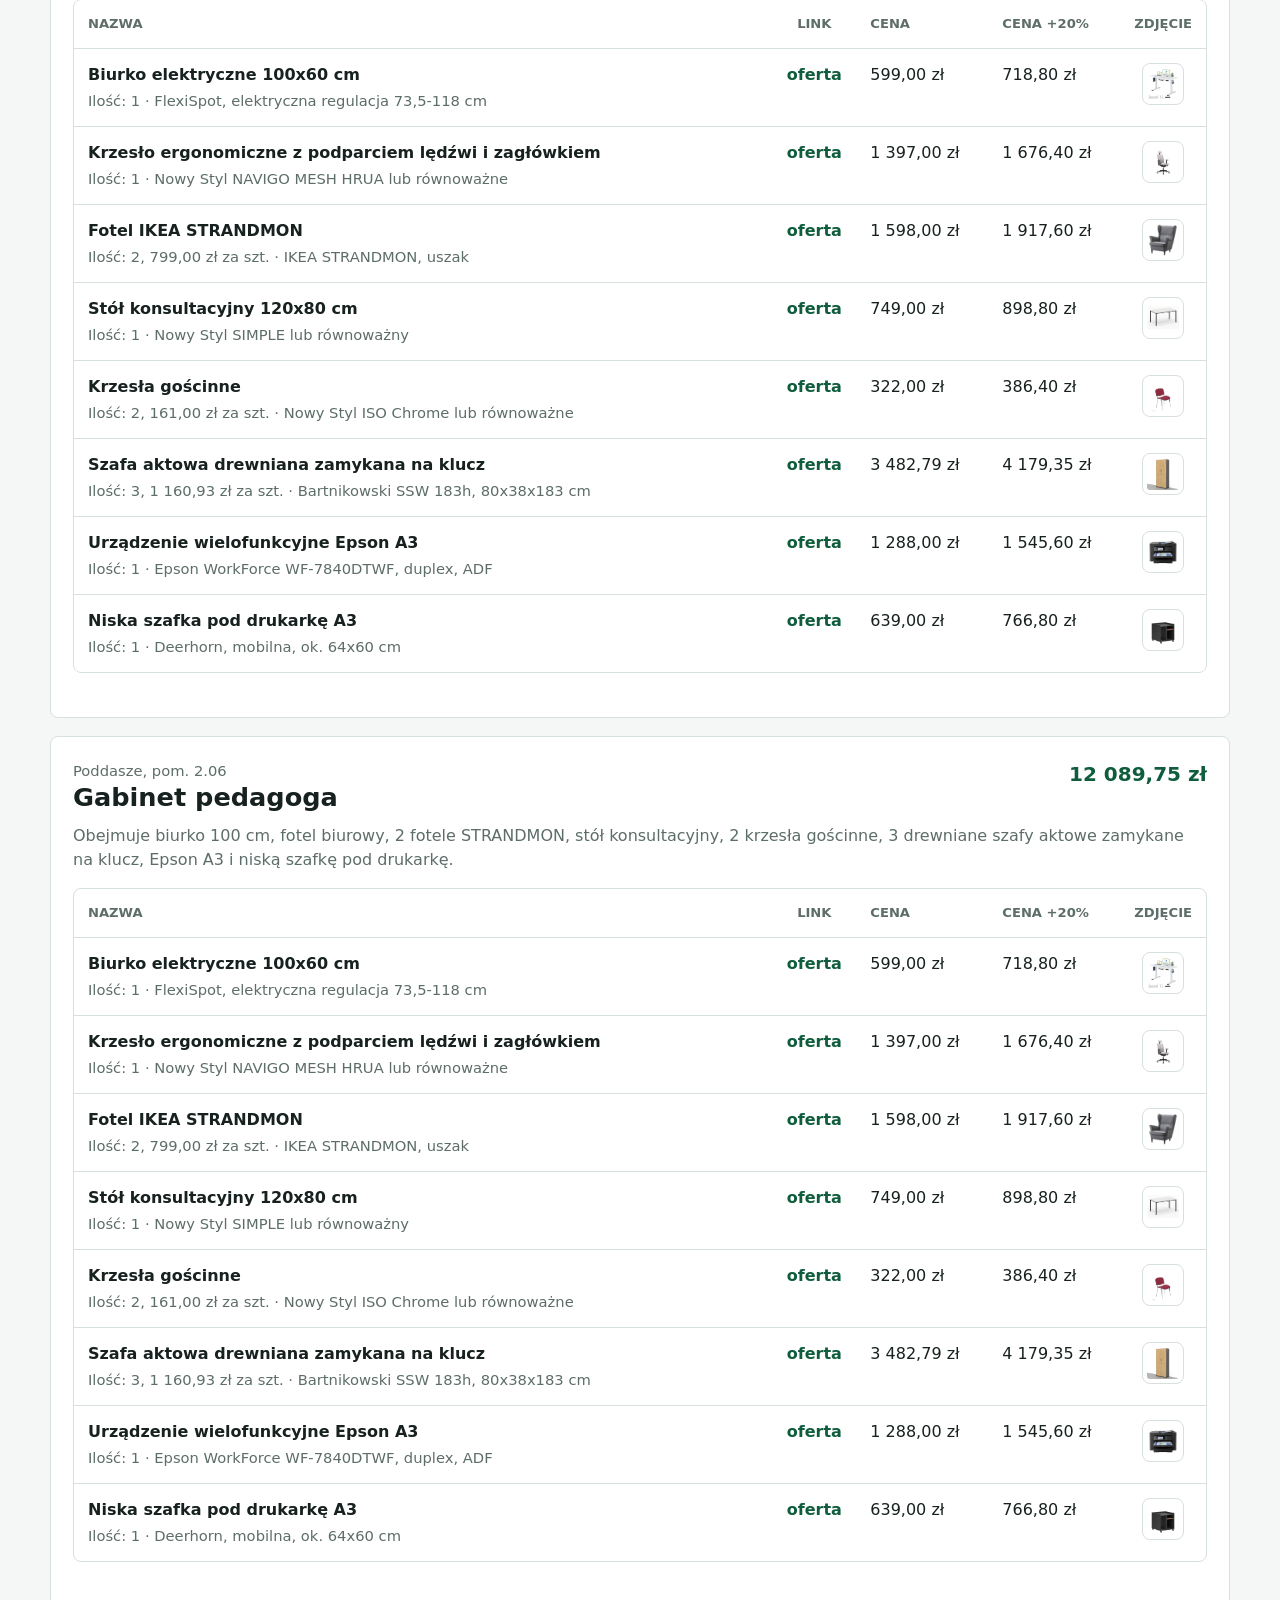
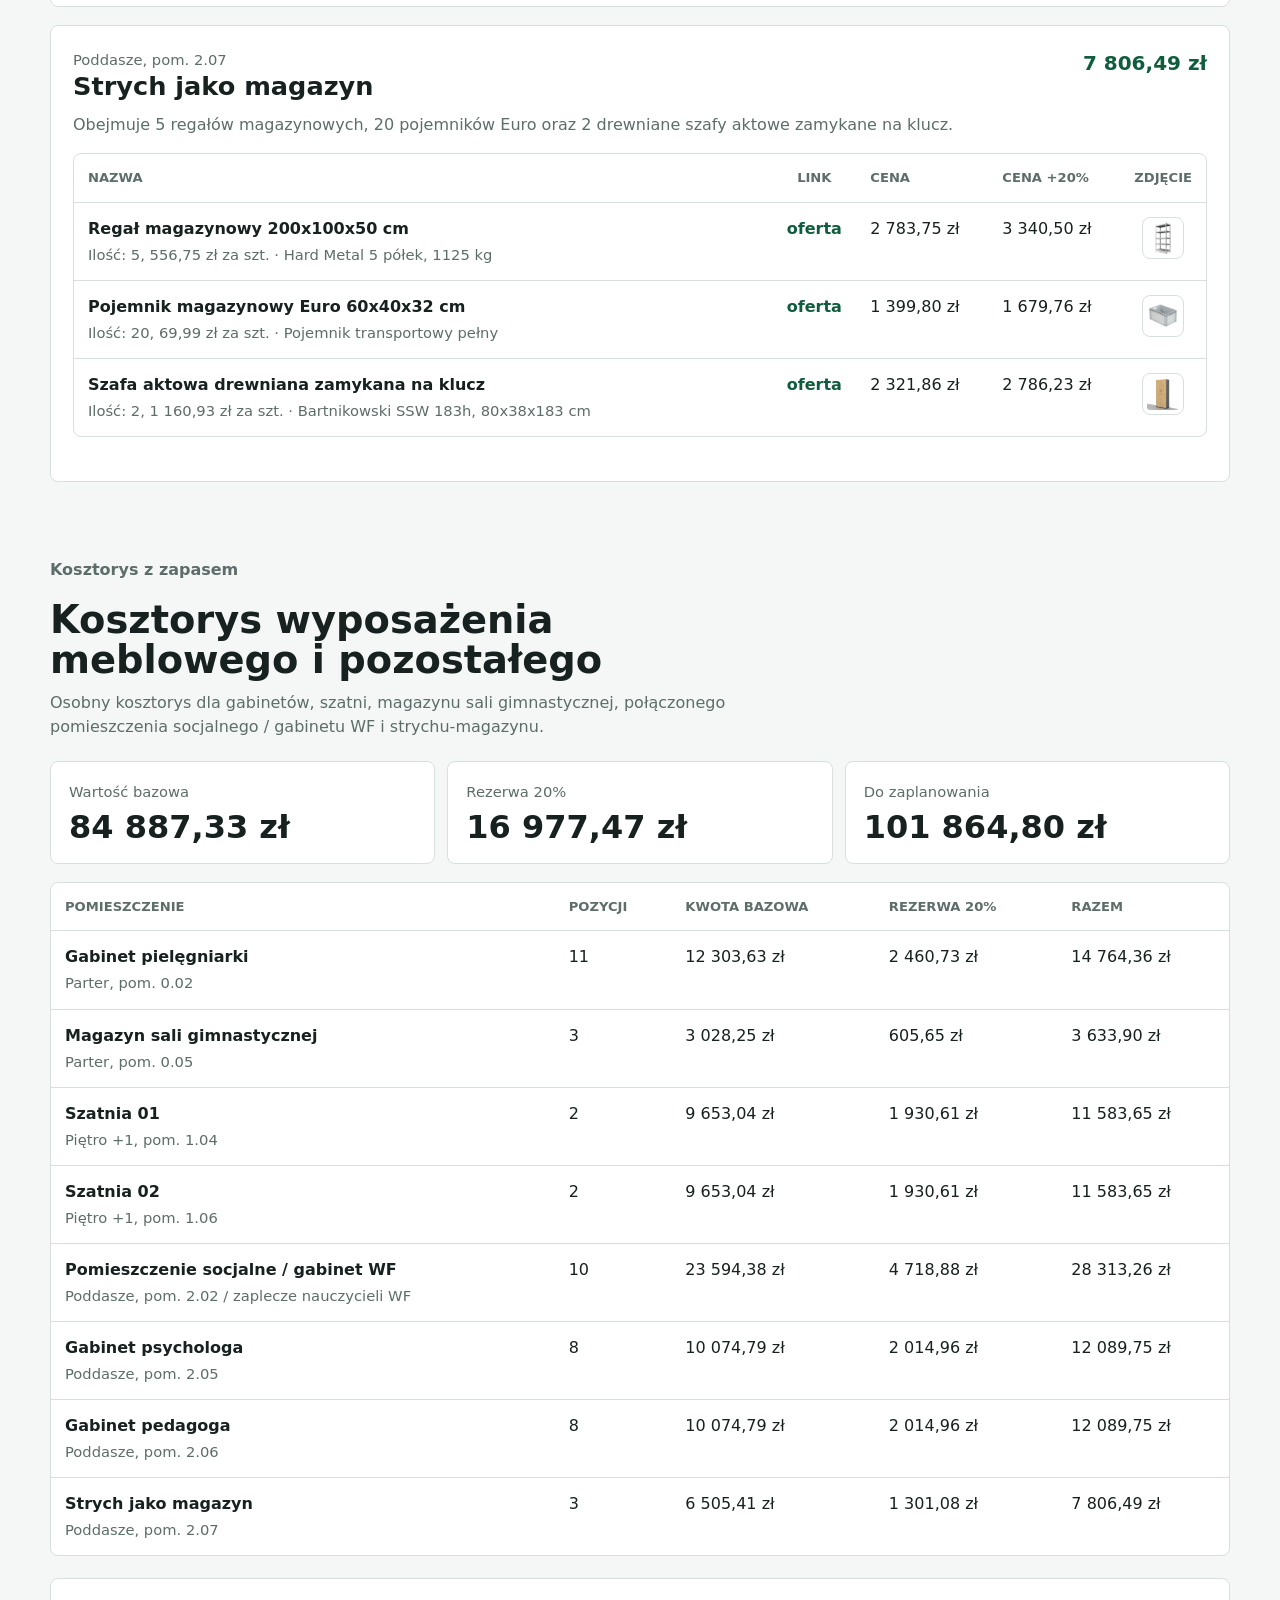
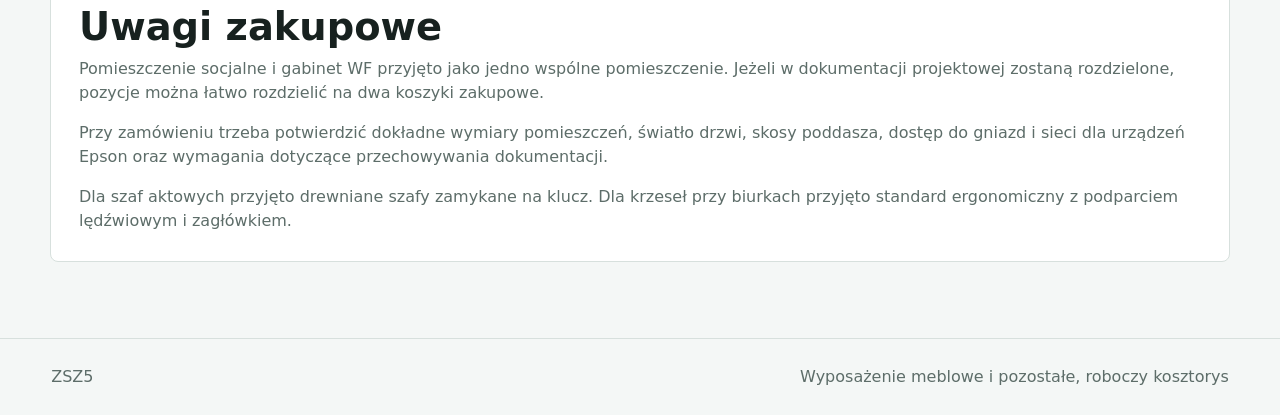
==== commit 66adb5c7: "Align furniture room descriptions" ====
--- a/meble.html
+++ b/meble.html
@@ -44,15 +44,15 @@
 
       <section class="summary" aria-label="Podsumowanie wyposażenia meblowego">
         <article><span>Pomieszczeń</span><strong>8</strong></article>
-        <article><span>Pozycji kosztorysowych</span><strong>46</strong></article>
+        <article><span>Pozycji kosztorysowych</span><strong>47</strong></article>
         <article><span>Szatnie łącznie</span><strong>48 skrytek</strong></article>
         <article><span>Drukarki</span><strong>4 x Epson WF-7840DTWF</strong></article>
       </section>
 
       <section class="page-links room-jump" aria-label="Szybkie przejście do pomieszczeń">
         <a class="page-card" href="#pielegniarka"><span>Gabinet</span><strong>Pielęgniarka</strong><p>Biurko 100 cm, szafki medyczne nad zlew, drukarka Epson A3 i kontenerek pod drukarkę.</p></a>
-        <a class="page-card" href="#psycholog"><span>Gabinet</span><strong>Psycholog</strong><p>Dwa fotele STRANDMON, biurko 100 cm, drewniane szafy zamykane i Epson A3.</p></a>
-        <a class="page-card" href="#pedagog"><span>Gabinet</span><strong>Pedagog</strong><p>Dwa fotele STRANDMON, stół konsultacyjny, biurko 100 cm i zwiększony zapas szaf.</p></a>
+        <a class="page-card" href="#psycholog"><span>Gabinet</span><strong>Psycholog</strong><p>Biurko 100 cm, stół konsultacyjny, dwa fotele STRANDMON, 2 krzesła, 3 szafy i Epson A3.</p></a>
+        <a class="page-card" href="#pedagog"><span>Gabinet</span><strong>Pedagog</strong><p>Biurko 100 cm, stół konsultacyjny, dwa fotele STRANDMON, 2 krzesła, 3 szafy i Epson A3.</p></a>
         <a class="page-card" href="#socjalne-wf"><span>Zaplecze</span><strong>Socjalne / WF</strong><p>Jedno wspólne pomieszczenie: stół na 8 osób, cztery stanowiska pracy, 6 podwójnych szafek i regały.</p></a>
       </section>
 
@@ -75,7 +75,7 @@
                 </div>
                 <strong>14 764,36 zł</strong>
               </div>
-              <p>Zestaw medyczny z kozetką, parawanem, szafką ze zlewem, wiszącymi szafkami medycznymi nad zlewem, biurkiem 100 cm i drukarką A3 na niskiej szafce.</p>
+              <p>Obejmuje biurko 100 cm, fotel biurowy, 2 krzesła gościnne, kozetkę, parawan, szafkę ze zlewem, 2 szafki medyczne wiszące, szafę medyczną, zamykaną szafę aktową, Epson A3 i niską szafkę pod drukarkę.</p>
               <div class="pricing-table-wrap room-table-wrap">
                 <table class="pricing-table room-table furniture-list-table">
                   <thead>
@@ -179,7 +179,7 @@
                 </div>
                 <strong>3 633,90 zł</strong>
               </div>
-              <p>Wyposażenie magazynowe dla piłek, materacy i drobnego sprzętu treningowego.</p>
+              <p>Obejmuje 3 regały magazynowe, zamykany wózek na piłki oraz pionowy stojak na materace.</p>
               <div class="pricing-table-wrap room-table-wrap">
                 <table class="pricing-table room-table furniture-list-table">
                   <thead>
@@ -404,9 +404,9 @@
                   <span>Poddasze, pom. 2.05</span>
                   <h3>Gabinet psychologa</h3>
                 </div>
-                <strong>9 901,02 zł</strong>
-              </div>
-              <p>Zestaw konsultacyjny z dwoma fotelami STRANDMON, biurkiem 100 cm, drewnianymi zamykanymi szafami aktowymi i drukarką A3 na niskiej szafce.</p>
+                <strong>12 089,75 zł</strong>
+              </div>
+              <p>Obejmuje biurko 100 cm, fotel biurowy, 2 fotele STRANDMON, stół konsultacyjny, 2 krzesła gościnne, 3 drewniane szafy aktowe zamykane na klucz, Epson A3 i niską szafkę pod drukarkę.</p>
               <div class="pricing-table-wrap room-table-wrap">
                 <table class="pricing-table room-table furniture-list-table">
                   <thead>
@@ -441,17 +441,24 @@
                       <td class="thumb-cell"><img class="item-thumb compact-thumb" src="assets/images/furniture-offers/25-fotel-ikea-strandmon.jpg" alt="Fotel IKEA STRANDMON"></td>
                     </tr>
                     <tr>
-                      <td>Stolik niski 60x60 cm<span>Ilość: 1 · Stolik kawowy 60x60 lub równoważny</span></td>
-                      <td><a href="https://proroomfurni.com/p/nowoczesny-sredni-stolik-kawowy-60x60-cm-bialy-polysk-moon/" target="_blank" rel="noopener noreferrer">oferta</a></td>
-                      <td>407,99 zł</td>
-                      <td>489,59 zł</td>
-                      <td class="thumb-cell"><img class="item-thumb compact-thumb" src="assets/images/furniture-offers/26-stolik-niski-60x60-cm.jpg" alt="Stolik niski 60x60 cm"></td>
-                    </tr>
-                    <tr>
-                      <td>Szafa aktowa drewniana zamykana na klucz<span>Ilość: 2, 1 160,93 zł za szt. · Bartnikowski SSW 183h, 80x38x183 cm</span></td>
+                      <td>Stół konsultacyjny 120x80 cm<span>Ilość: 1 · Nowy Styl SIMPLE lub równoważny</span></td>
+                      <td><a href="https://superkrzesla.pl/stol-konferencyjny-120x80-simple-nowy-styl%2Cid10951.html" target="_blank" rel="noopener noreferrer">oferta</a></td>
+                      <td>749,00 zł</td>
+                      <td>898,80 zł</td>
+                      <td class="thumb-cell"><img class="item-thumb compact-thumb" src="assets/images/furniture-offers/32-sto-konsultacyjny-120x80-cm.jpg" alt="Stół konsultacyjny 120x80 cm"></td>
+                    </tr>
+                    <tr>
+                      <td>Krzesła gościnne<span>Ilość: 2, 161,00 zł za szt. · Nowy Styl ISO Chrome lub równoważne</span></td>
+                      <td><a href="https://modnekrzesla.pl/krzeslo-iso-chrome-basic-nowy-styl" target="_blank" rel="noopener noreferrer">oferta</a></td>
+                      <td>322,00 zł</td>
+                      <td>386,40 zł</td>
+                      <td class="thumb-cell"><img class="item-thumb compact-thumb" src="assets/images/furniture-offers/03-krzesa-goscinne.jpg" alt="Krzesła gościnne"></td>
+                    </tr>
+                    <tr>
+                      <td>Szafa aktowa drewniana zamykana na klucz<span>Ilość: 3, 1 160,93 zł za szt. · Bartnikowski SSW 183h, 80x38x183 cm</span></td>
                       <td><a href="https://bartnikowskimeble.pl/pl/p/Szafa-biurowa-na-dokumenty-zamykana-na-klucz-SSW-183h-pojemna-o-mocnej-konstrukcji/164" target="_blank" rel="noopener noreferrer">oferta</a></td>
-                      <td>2 321,86 zł</td>
-                      <td>2 786,23 zł</td>
+                      <td>3 482,79 zł</td>
+                      <td>4 179,35 zł</td>
                       <td class="thumb-cell"><img class="item-thumb compact-thumb" src="assets/images/furniture-offers/38-szafa-aktowa-drewniana-zamykana.jpg" alt="Szafa aktowa drewniana zamykana na klucz"></td>
                     </tr>
                     <tr>
@@ -482,7 +489,7 @@
                 </div>
                 <strong>12 089,75 zł</strong>
               </div>
-              <p>Układ pracy z uczniem i rodzicem: dwa fotele STRANDMON, stół konsultacyjny, biurko 100 cm, drewniane zamykane szafy aktowe i drukarka A3.</p>
+              <p>Obejmuje biurko 100 cm, fotel biurowy, 2 fotele STRANDMON, stół konsultacyjny, 2 krzesła gościnne, 3 drewniane szafy aktowe zamykane na klucz, Epson A3 i niską szafkę pod drukarkę.</p>
               <div class="pricing-table-wrap room-table-wrap">
                 <table class="pricing-table room-table furniture-list-table">
                   <thead>
@@ -565,7 +572,7 @@
                 </div>
                 <strong>7 806,49 zł</strong>
               </div>
-              <p>Magazyn sezonowy: regały, pojemniki Euro i drewniane zamykane szafy aktowe zamiast metalowych.</p>
+              <p>Obejmuje 5 regałów magazynowych, 20 pojemników Euro oraz 2 drewniane szafy aktowe zamykane na klucz.</p>
               <div class="pricing-table-wrap room-table-wrap">
                 <table class="pricing-table room-table furniture-list-table">
                   <thead>
@@ -615,9 +622,9 @@
         </div>
 
         <div class="price-summary" aria-label="Podsumowanie kosztorysu meblowego">
-          <article><span>Wartość bazowa</span><strong>83 063,39 zł</strong></article>
-          <article><span>Rezerwa 20%</span><strong>16 612,68 zł</strong></article>
-          <article><span>Do zaplanowania</span><strong>99 676,07 zł</strong></article>
+          <article><span>Wartość bazowa</span><strong>84 887,33 zł</strong></article>
+          <article><span>Rezerwa 20%</span><strong>16 977,47 zł</strong></article>
+          <article><span>Do zaplanowania</span><strong>101 864,80 zł</strong></article>
         </div>
 
         <div class="pricing-table-wrap">
@@ -661,10 +668,10 @@
                 </tr>
                 <tr>
                   <td>Gabinet psychologa<span>Poddasze, pom. 2.05</span></td>
-                  <td>7</td>
-                  <td>8 250,85 zł</td>
-                  <td>1 650,17 zł</td>
-                  <td>9 901,02 zł</td>
+                  <td>8</td>
+                  <td>10 074,79 zł</td>
+                  <td>2 014,96 zł</td>
+                  <td>12 089,75 zł</td>
                 </tr>
                 <tr>
                   <td>Gabinet pedagoga<span>Poddasze, pom. 2.06</span></td>
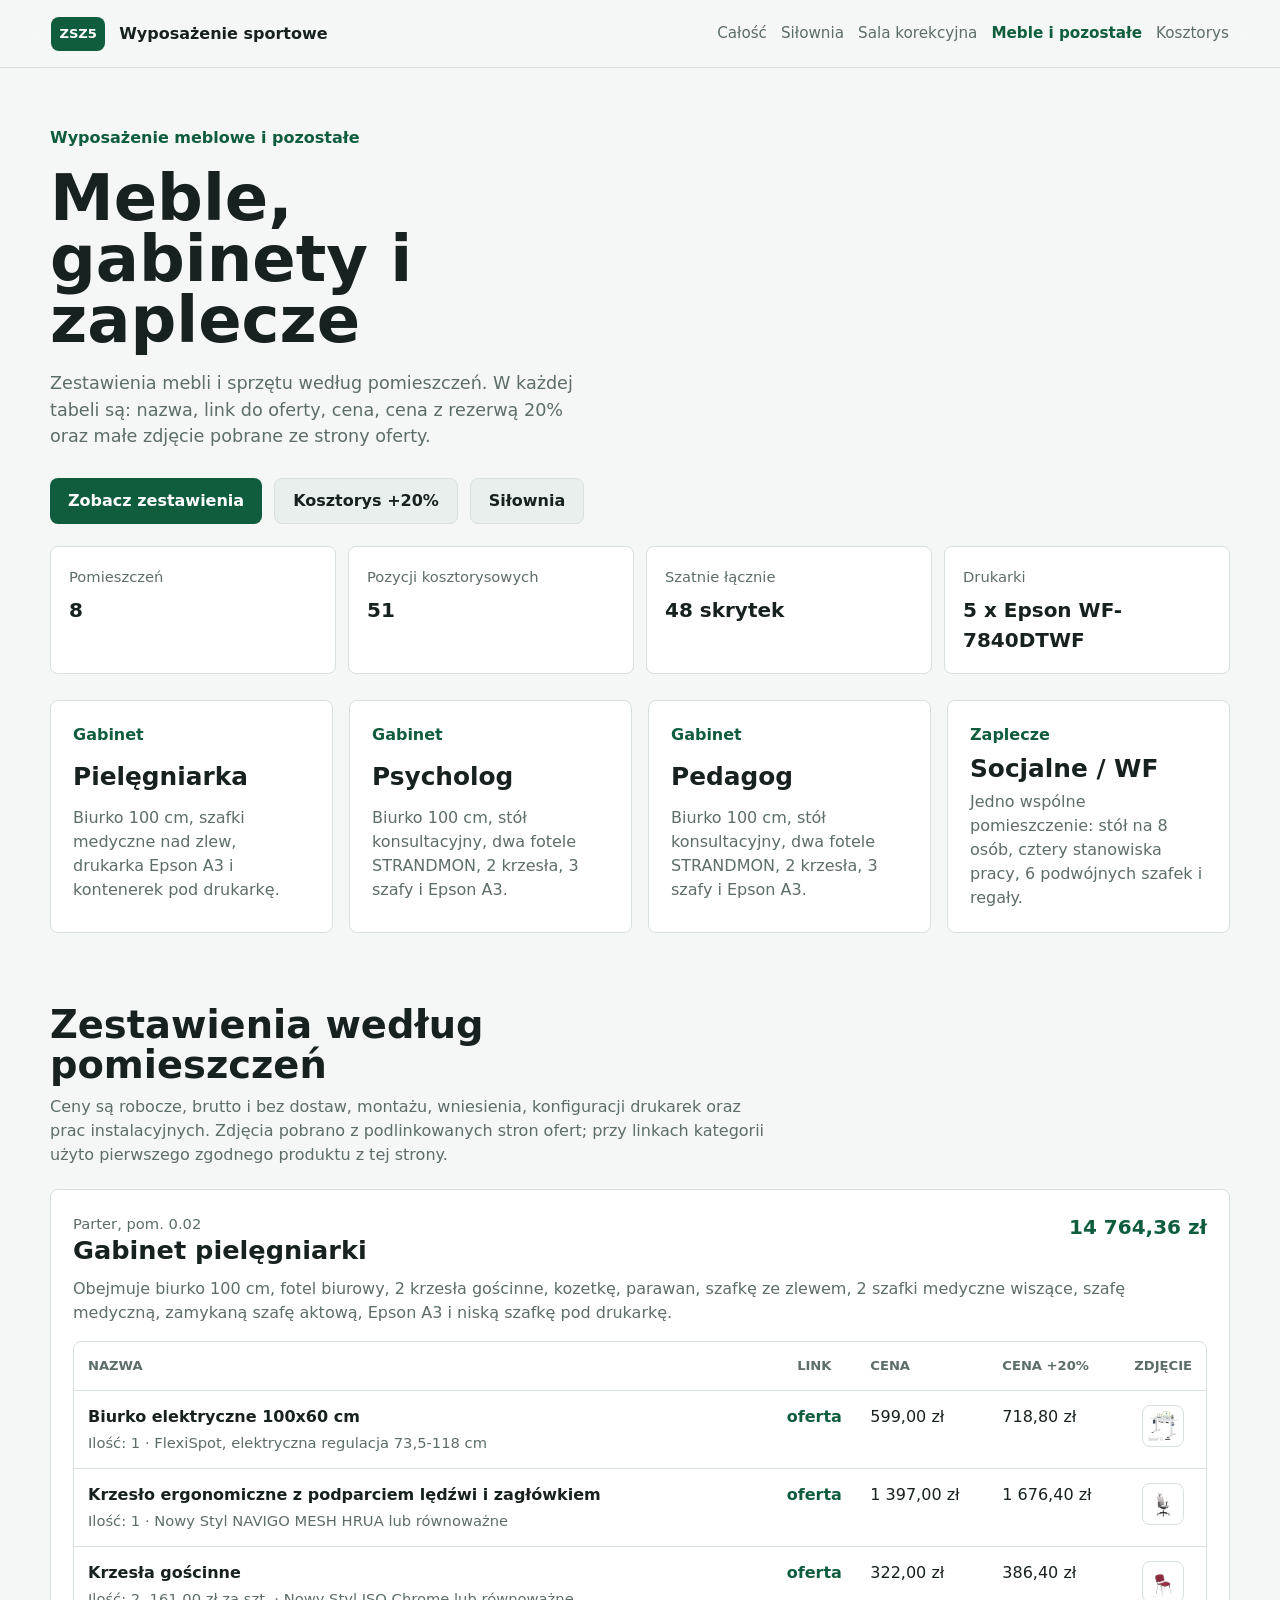
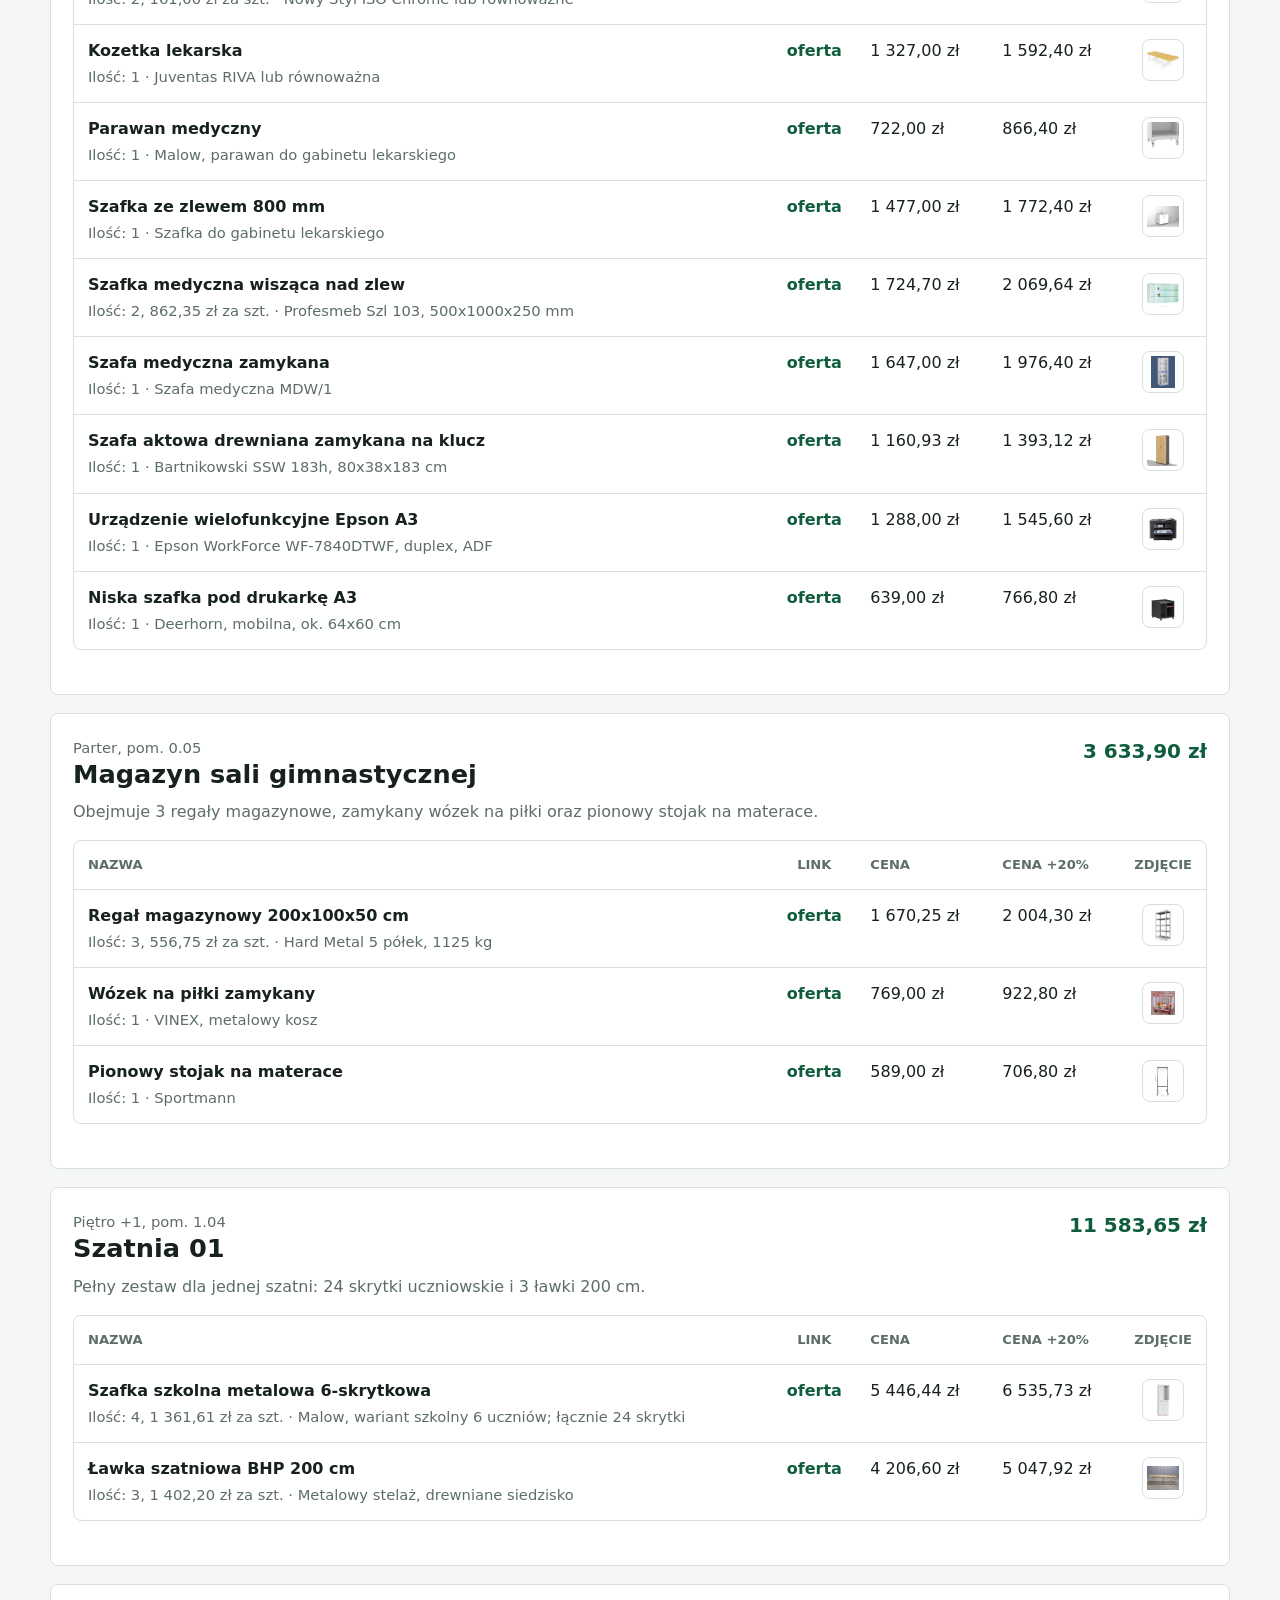
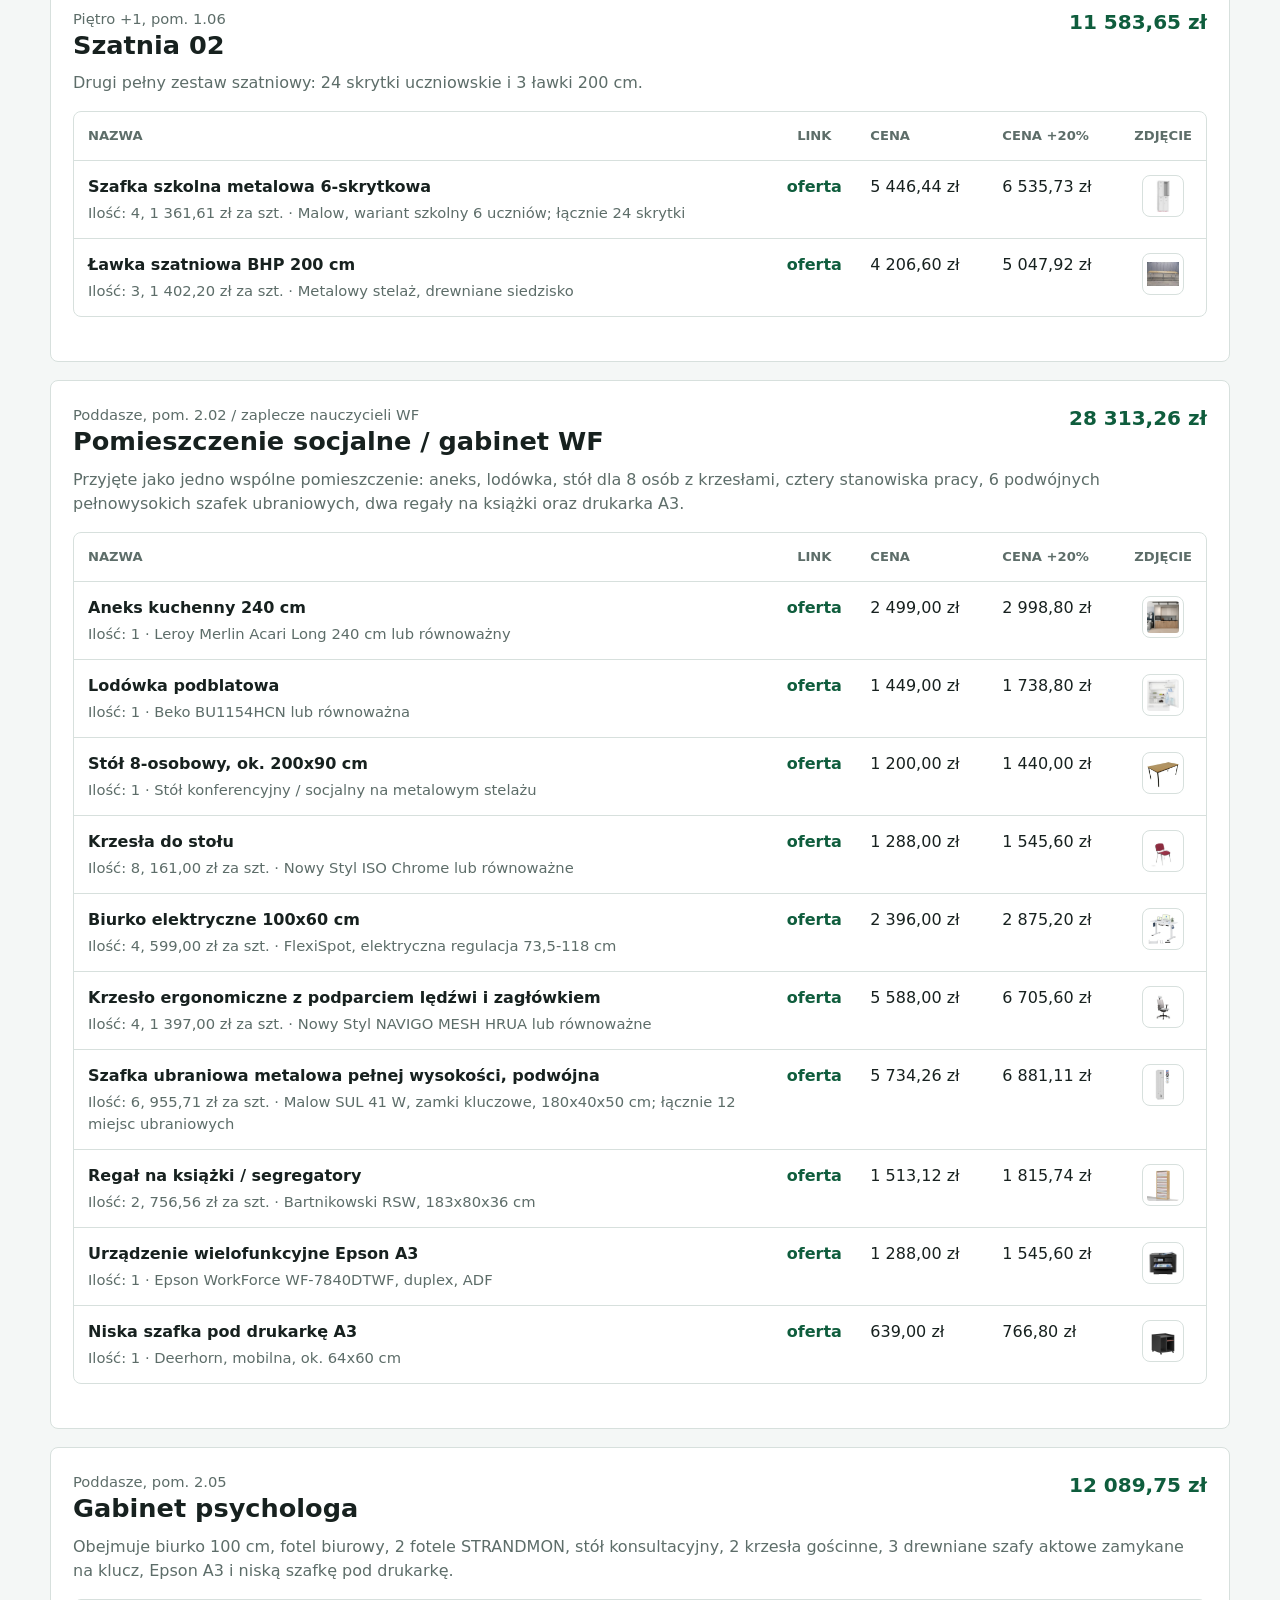
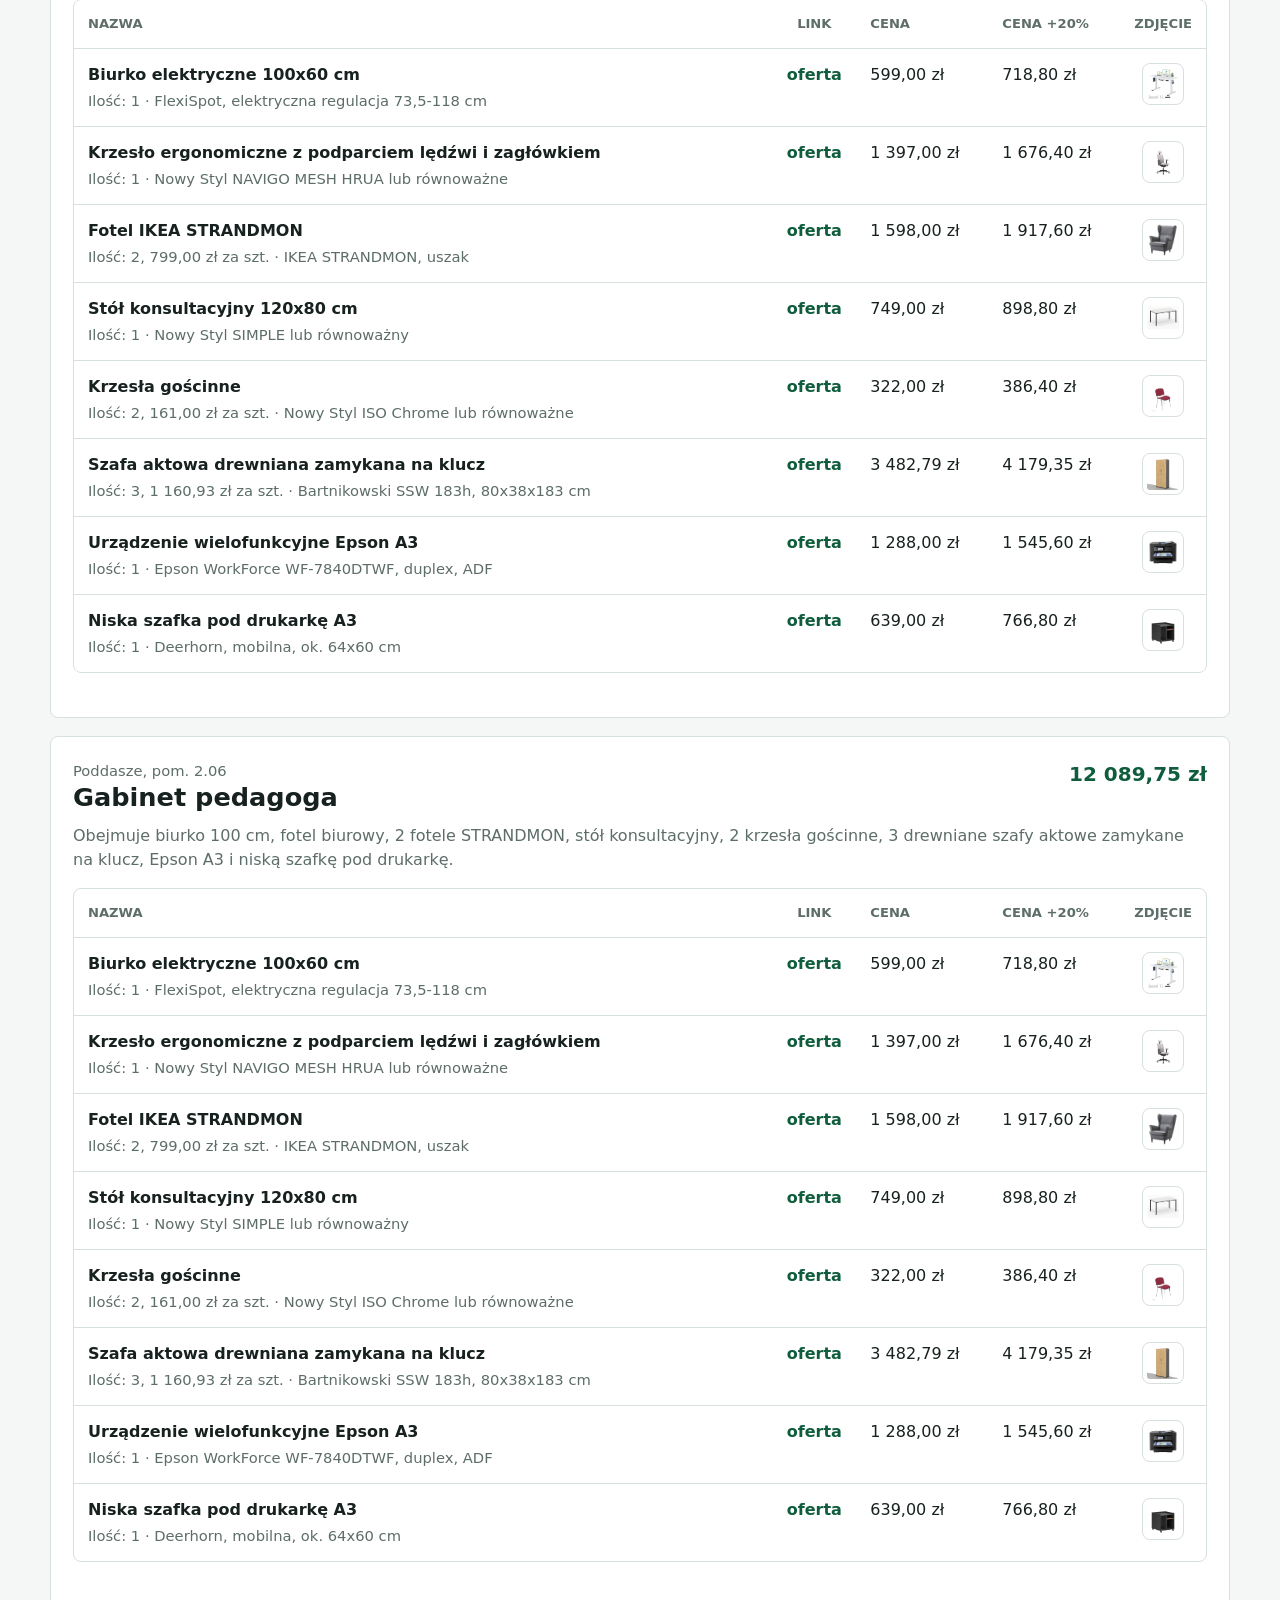
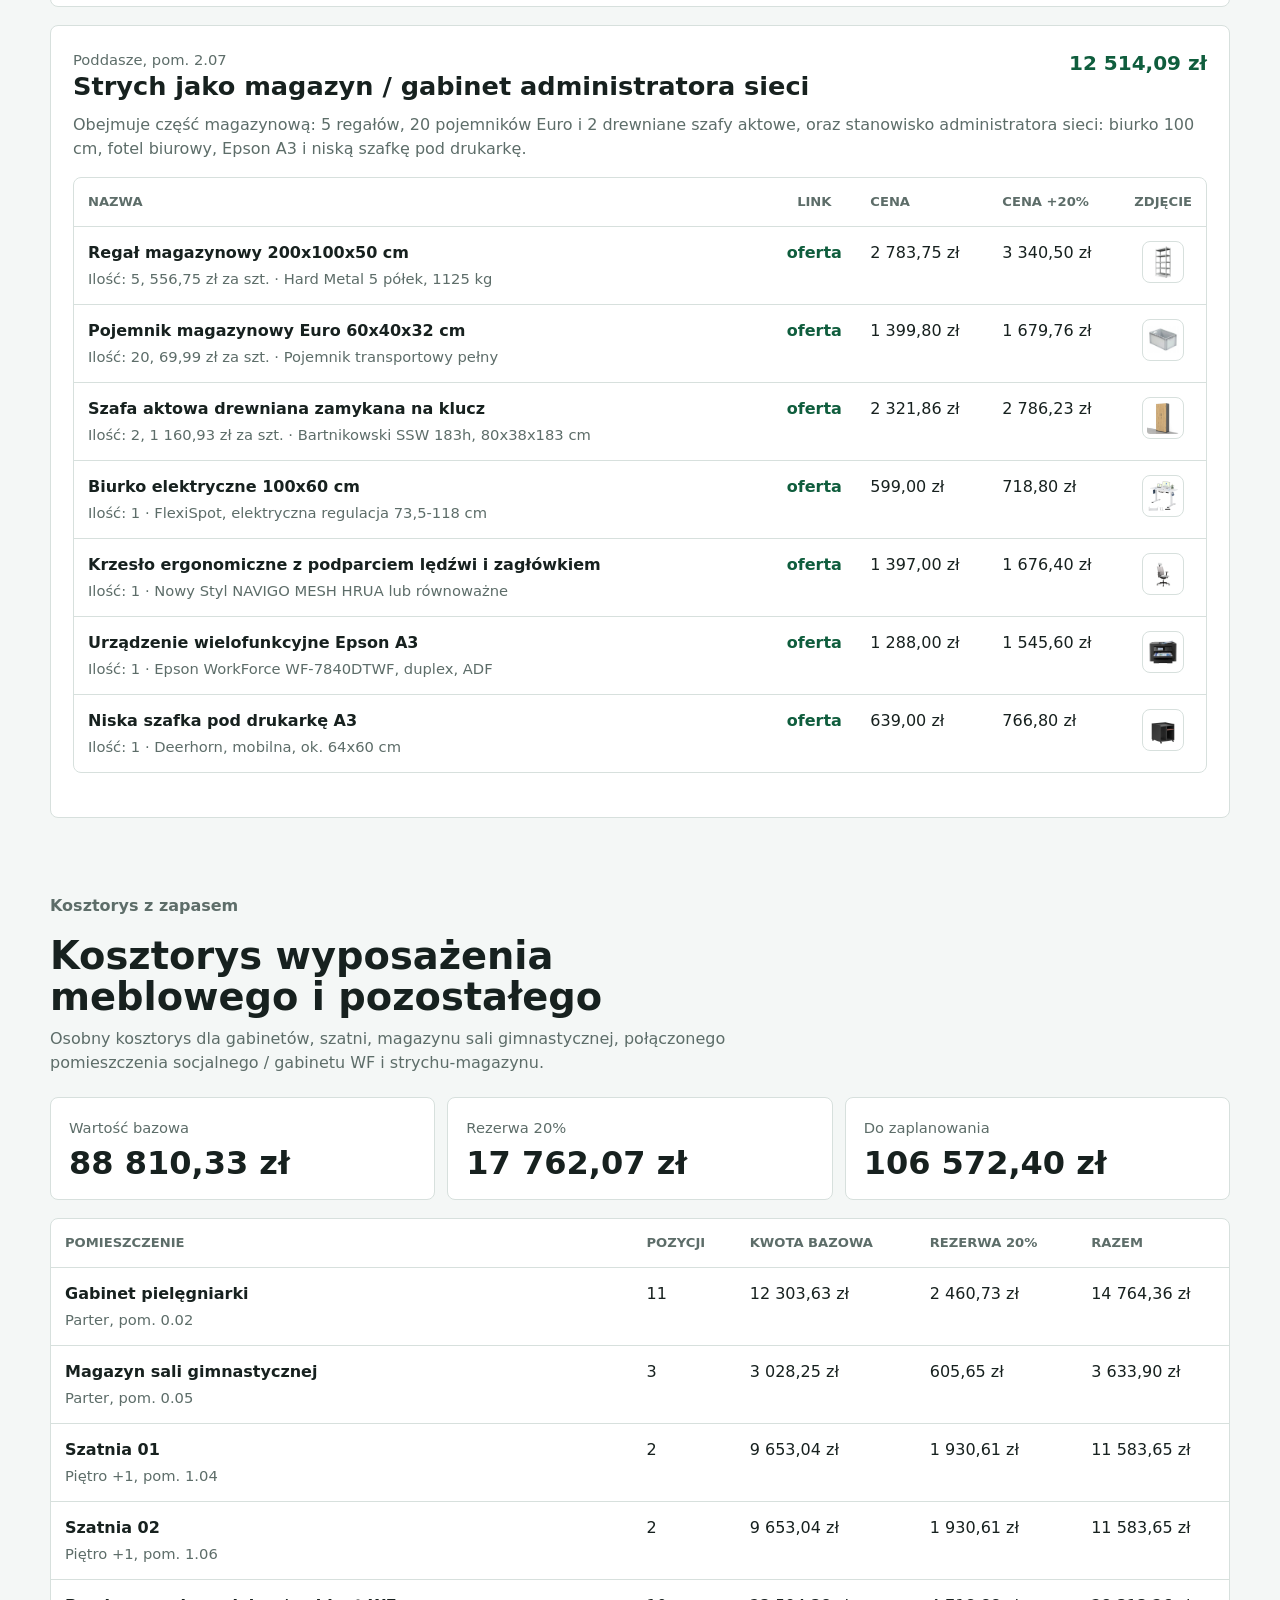
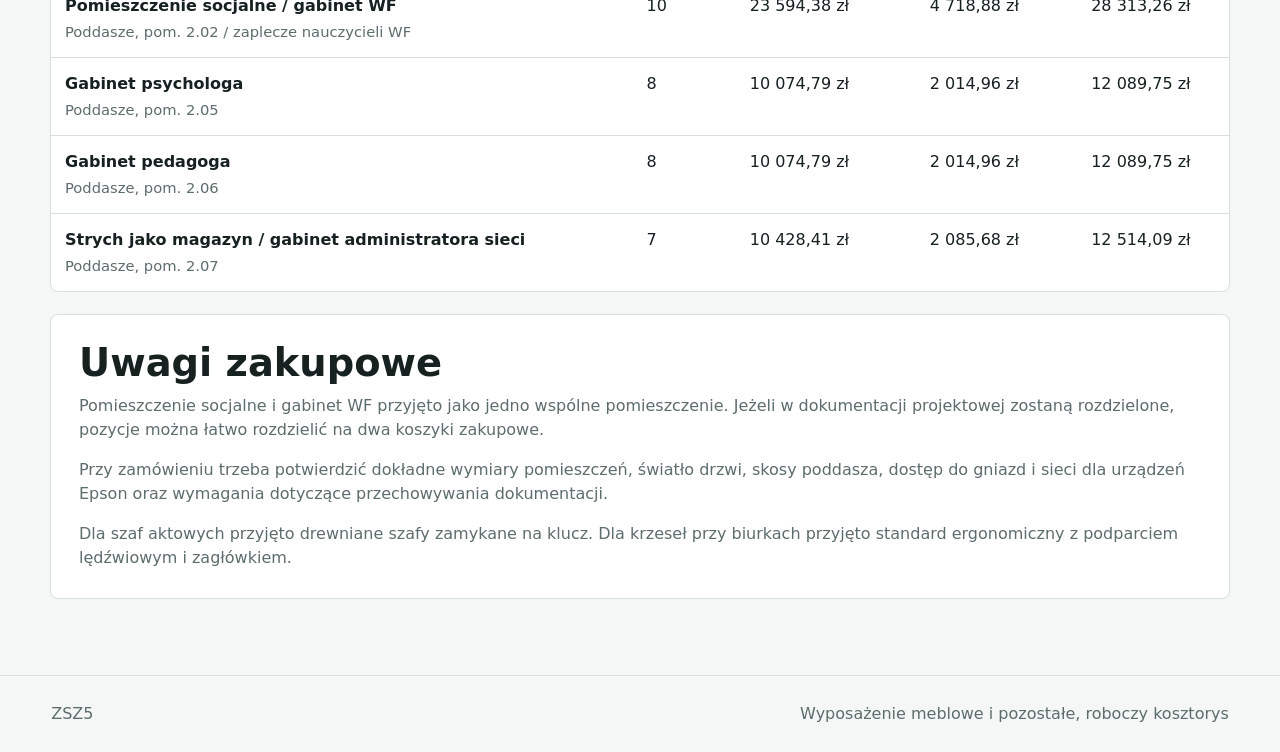
==== commit 26863c7e: "Add network admin furniture" ====
--- a/meble.html
+++ b/meble.html
@@ -44,9 +44,9 @@
 
       <section class="summary" aria-label="Podsumowanie wyposażenia meblowego">
         <article><span>Pomieszczeń</span><strong>8</strong></article>
-        <article><span>Pozycji kosztorysowych</span><strong>47</strong></article>
+        <article><span>Pozycji kosztorysowych</span><strong>51</strong></article>
         <article><span>Szatnie łącznie</span><strong>48 skrytek</strong></article>
-        <article><span>Drukarki</span><strong>4 x Epson WF-7840DTWF</strong></article>
+        <article><span>Drukarki</span><strong>5 x Epson WF-7840DTWF</strong></article>
       </section>
 
       <section class="page-links room-jump" aria-label="Szybkie przejście do pomieszczeń">
@@ -568,11 +568,11 @@
               <div class="room-heading furniture-room-heading">
                 <div>
                   <span>Poddasze, pom. 2.07</span>
-                  <h3>Strych jako magazyn</h3>
+                  <h3>Strych jako magazyn / gabinet administratora sieci</h3>
                 </div>
-                <strong>7 806,49 zł</strong>
-              </div>
-              <p>Obejmuje 5 regałów magazynowych, 20 pojemników Euro oraz 2 drewniane szafy aktowe zamykane na klucz.</p>
+                <strong>12 514,09 zł</strong>
+              </div>
+              <p>Obejmuje część magazynową: 5 regałów, 20 pojemników Euro i 2 drewniane szafy aktowe, oraz stanowisko administratora sieci: biurko 100 cm, fotel biurowy, Epson A3 i niską szafkę pod drukarkę.</p>
               <div class="pricing-table-wrap room-table-wrap">
                 <table class="pricing-table room-table furniture-list-table">
                   <thead>
@@ -605,6 +605,34 @@
                       <td>2 321,86 zł</td>
                       <td>2 786,23 zł</td>
                       <td class="thumb-cell"><img class="item-thumb compact-thumb" src="assets/images/furniture-offers/38-szafa-aktowa-drewniana-zamykana.jpg" alt="Szafa aktowa drewniana zamykana na klucz"></td>
+                    </tr>
+                    <tr>
+                      <td>Biurko elektryczne 100x60 cm<span>Ilość: 1 · FlexiSpot, elektryczna regulacja 73,5-118 cm</span></td>
+                      <td><a href="https://www.kaufland.pl/product/387563639/" target="_blank" rel="noopener noreferrer">oferta</a></td>
+                      <td>599,00 zł</td>
+                      <td>718,80 zł</td>
+                      <td class="thumb-cell"><img class="item-thumb compact-thumb" src="assets/images/furniture-offers/34-biurko-elektryczne-100x60-cm.jpg" alt="Biurko elektryczne 100x60 cm"></td>
+                    </tr>
+                    <tr>
+                      <td>Krzesło ergonomiczne z podparciem lędźwi i zagłówkiem<span>Ilość: 1 · Nowy Styl NAVIGO MESH HRUA lub równoważne</span></td>
+                      <td><a href="https://kamilameble.pl/tanie-krzesla-biurowe-obrotowe/3478-krzeslo-navigo-mesh-hrua-fs-black.html" target="_blank" rel="noopener noreferrer">oferta</a></td>
+                      <td>1 397,00 zł</td>
+                      <td>1 676,40 zł</td>
+                      <td class="thumb-cell"><img class="item-thumb compact-thumb" src="assets/images/furniture-offers/02-krzeso-ergonomiczne-z-podparciem-ledzwi-i-zagowkiem.jpg" alt="Krzesło ergonomiczne z podparciem lędźwi i zagłówkiem"></td>
+                    </tr>
+                    <tr>
+                      <td>Urządzenie wielofunkcyjne Epson A3<span>Ilość: 1 · Epson WorkForce WF-7840DTWF, duplex, ADF</span></td>
+                      <td><a href="https://www.123drukuj.pl/Epson-WorkForce-WF-7840DTWF-urzadzenie-wielofunkcyjne-atramentowe-A3-z-wifi-4w1-C11CH67402-i62808.html" target="_blank" rel="noopener noreferrer">oferta</a></td>
+                      <td>1 288,00 zł</td>
+                      <td>1 545,60 zł</td>
+                      <td class="thumb-cell"><img class="item-thumb compact-thumb" src="assets/images/furniture-offers/09-urzadzenie-wielofunkcyjne-epson-a3.jpg" alt="Urządzenie wielofunkcyjne Epson A3"></td>
+                    </tr>
+                    <tr>
+                      <td>Niska szafka pod drukarkę A3<span>Ilość: 1 · Deerhorn, mobilna, ok. 64x60 cm</span></td>
+                      <td><a href="https://deerhorn.pl/sklep/szafka-pod-drukarke-z-polkami-na-dokumenty-biurowa-mobilna/" target="_blank" rel="noopener noreferrer">oferta</a></td>
+                      <td>639,00 zł</td>
+                      <td>766,80 zł</td>
+                      <td class="thumb-cell"><img class="item-thumb compact-thumb" src="assets/images/furniture-offers/37-szafka-pod-drukarke-a3.jpg" alt="Niska szafka pod drukarkę A3"></td>
                     </tr>
                   </tbody>
                 </table>
@@ -622,9 +650,9 @@
         </div>
 
         <div class="price-summary" aria-label="Podsumowanie kosztorysu meblowego">
-          <article><span>Wartość bazowa</span><strong>84 887,33 zł</strong></article>
-          <article><span>Rezerwa 20%</span><strong>16 977,47 zł</strong></article>
-          <article><span>Do zaplanowania</span><strong>101 864,80 zł</strong></article>
+          <article><span>Wartość bazowa</span><strong>88 810,33 zł</strong></article>
+          <article><span>Rezerwa 20%</span><strong>17 762,07 zł</strong></article>
+          <article><span>Do zaplanowania</span><strong>106 572,40 zł</strong></article>
         </div>
 
         <div class="pricing-table-wrap">
@@ -681,11 +709,11 @@
                   <td>12 089,75 zł</td>
                 </tr>
                 <tr>
-                  <td>Strych jako magazyn<span>Poddasze, pom. 2.07</span></td>
-                  <td>3</td>
-                  <td>6 505,41 zł</td>
-                  <td>1 301,08 zł</td>
-                  <td>7 806,49 zł</td>
+                  <td>Strych jako magazyn / gabinet administratora sieci<span>Poddasze, pom. 2.07</span></td>
+                  <td>7</td>
+                  <td>10 428,41 zł</td>
+                  <td>2 085,68 zł</td>
+                  <td>12 514,09 zł</td>
                 </tr>
             </tbody>
           </table>
